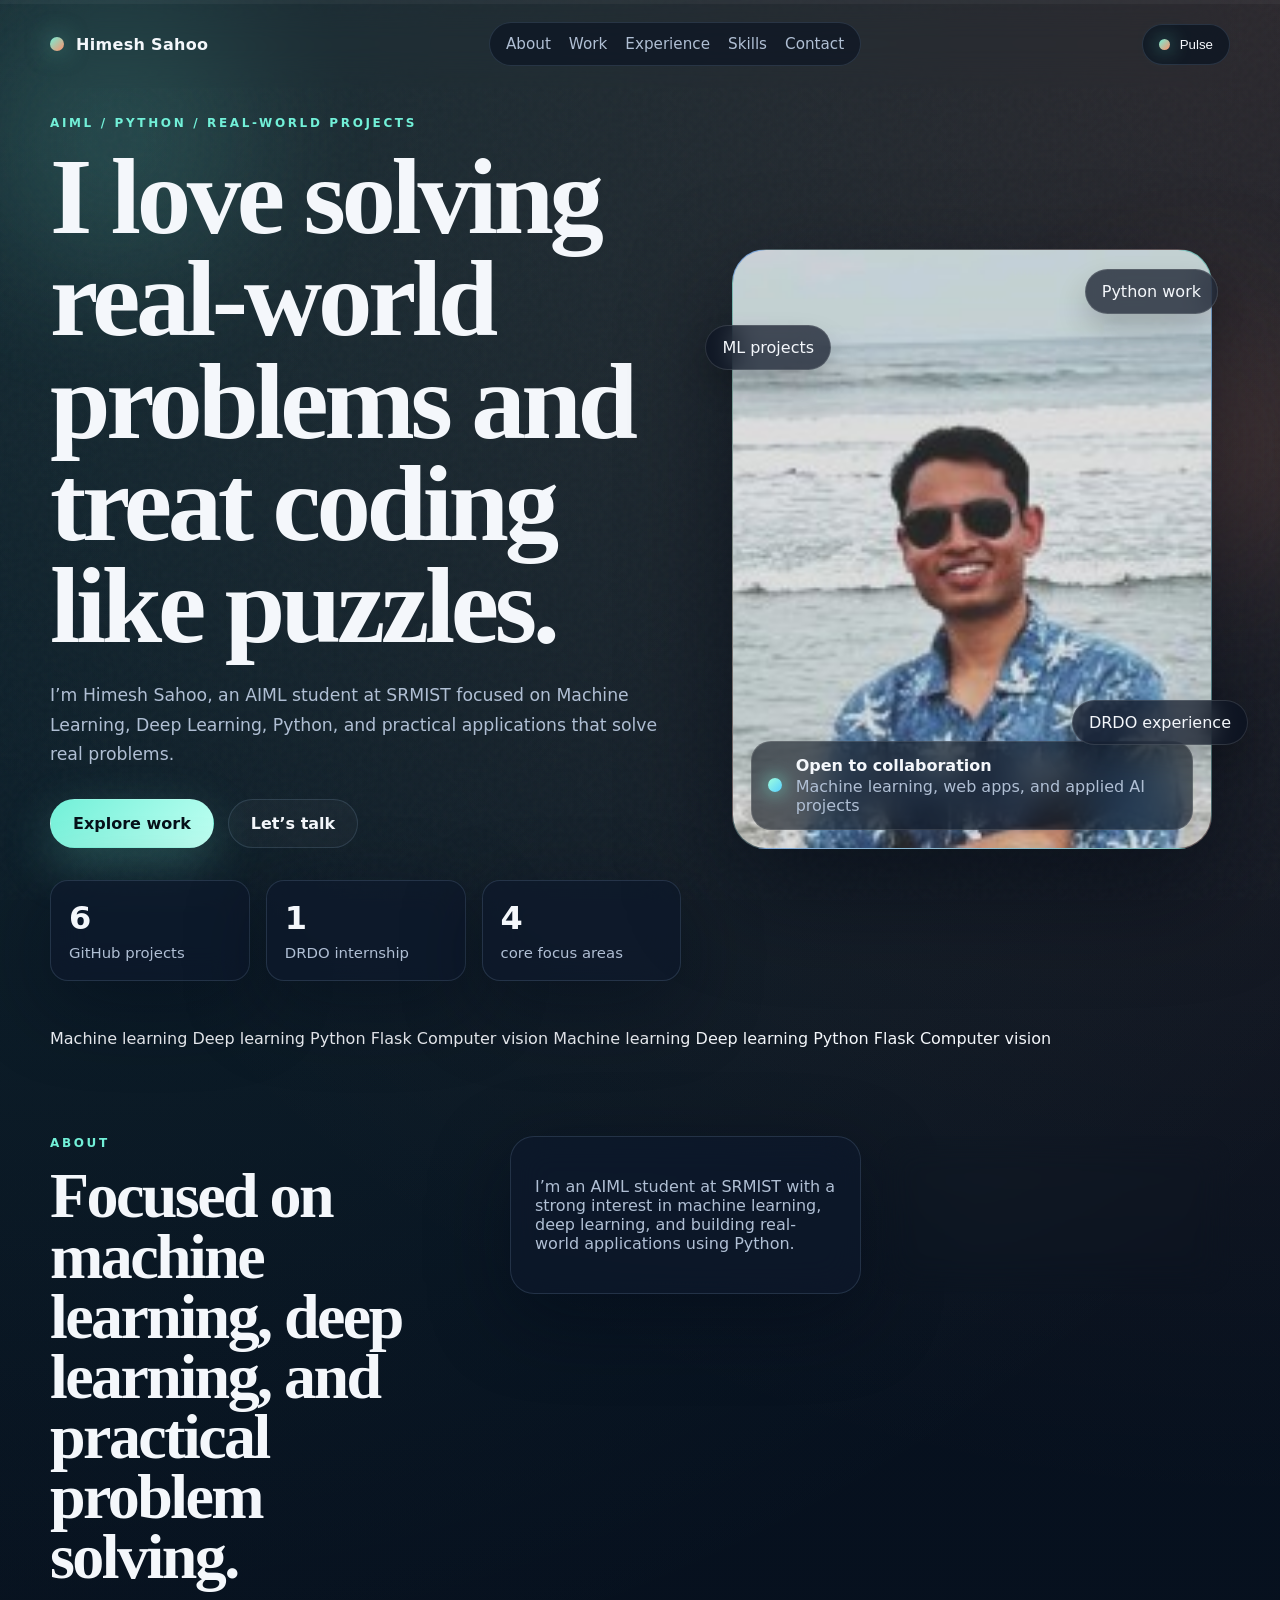
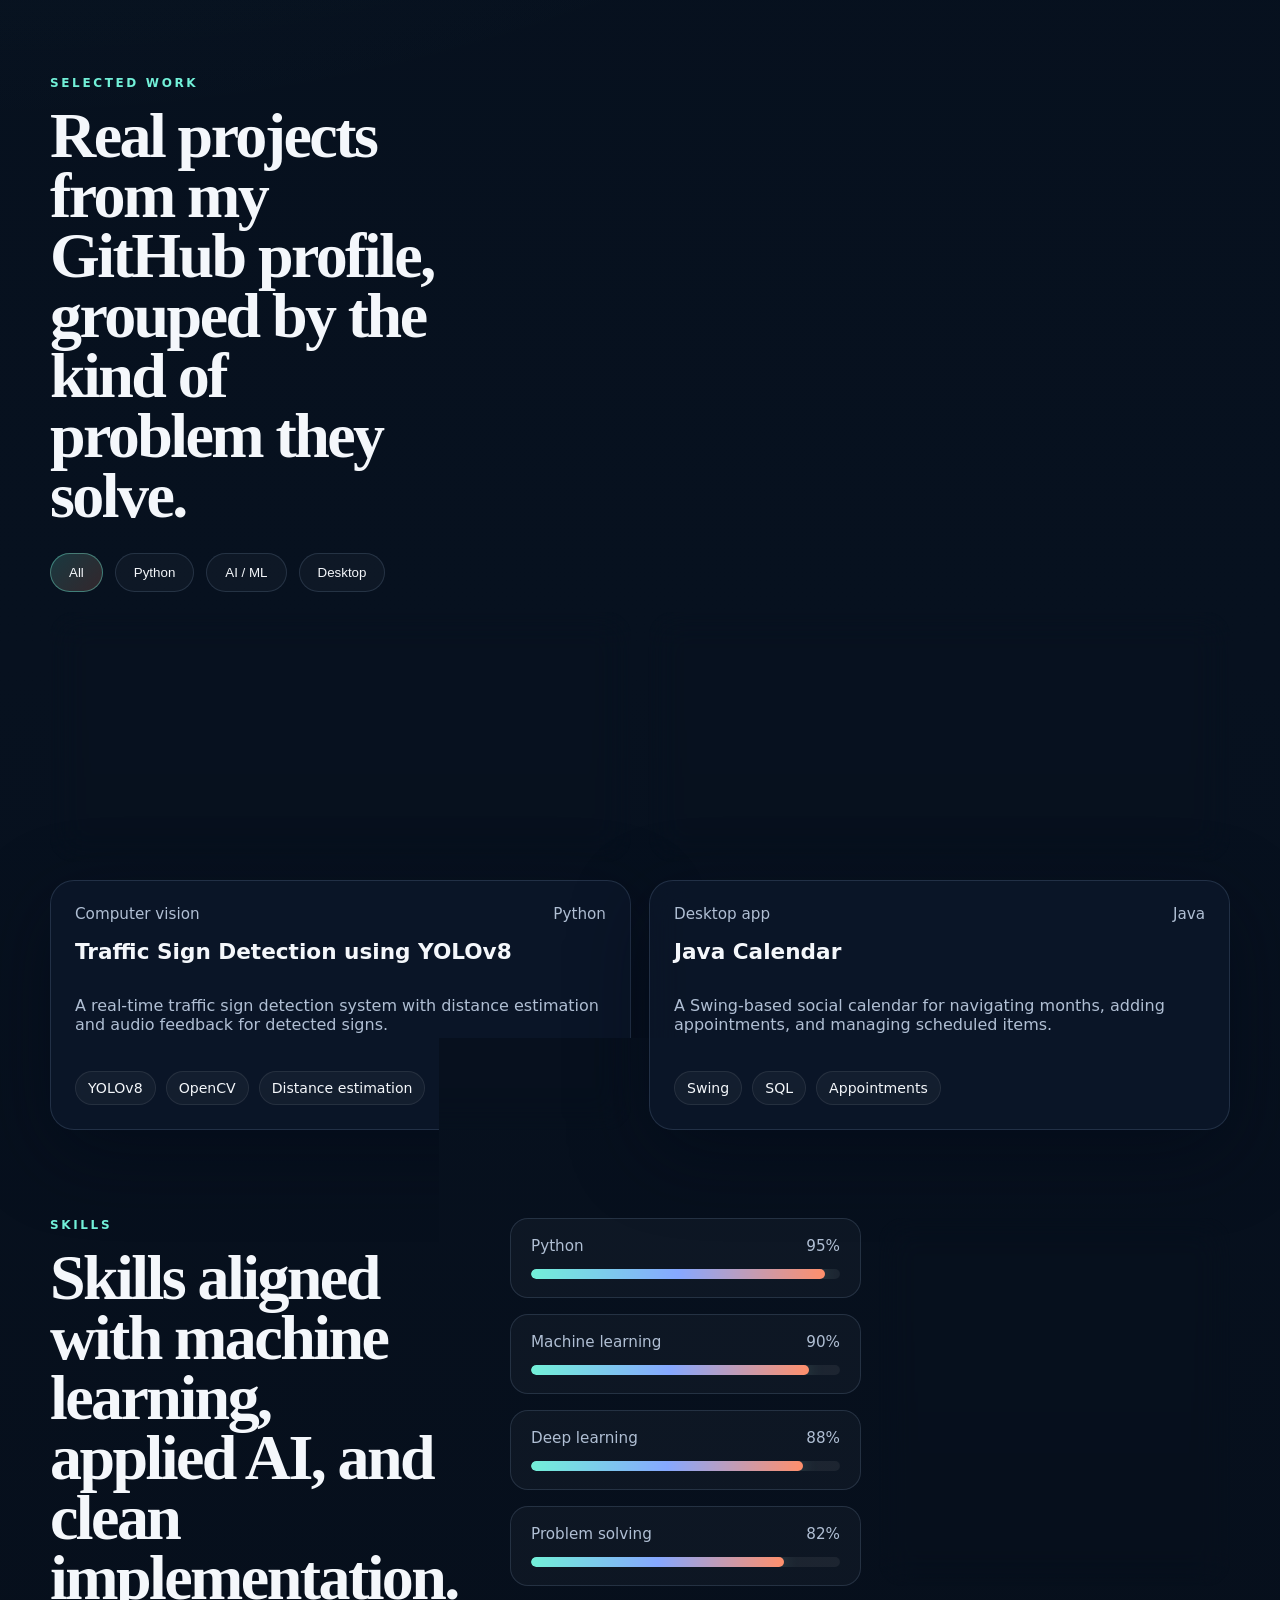
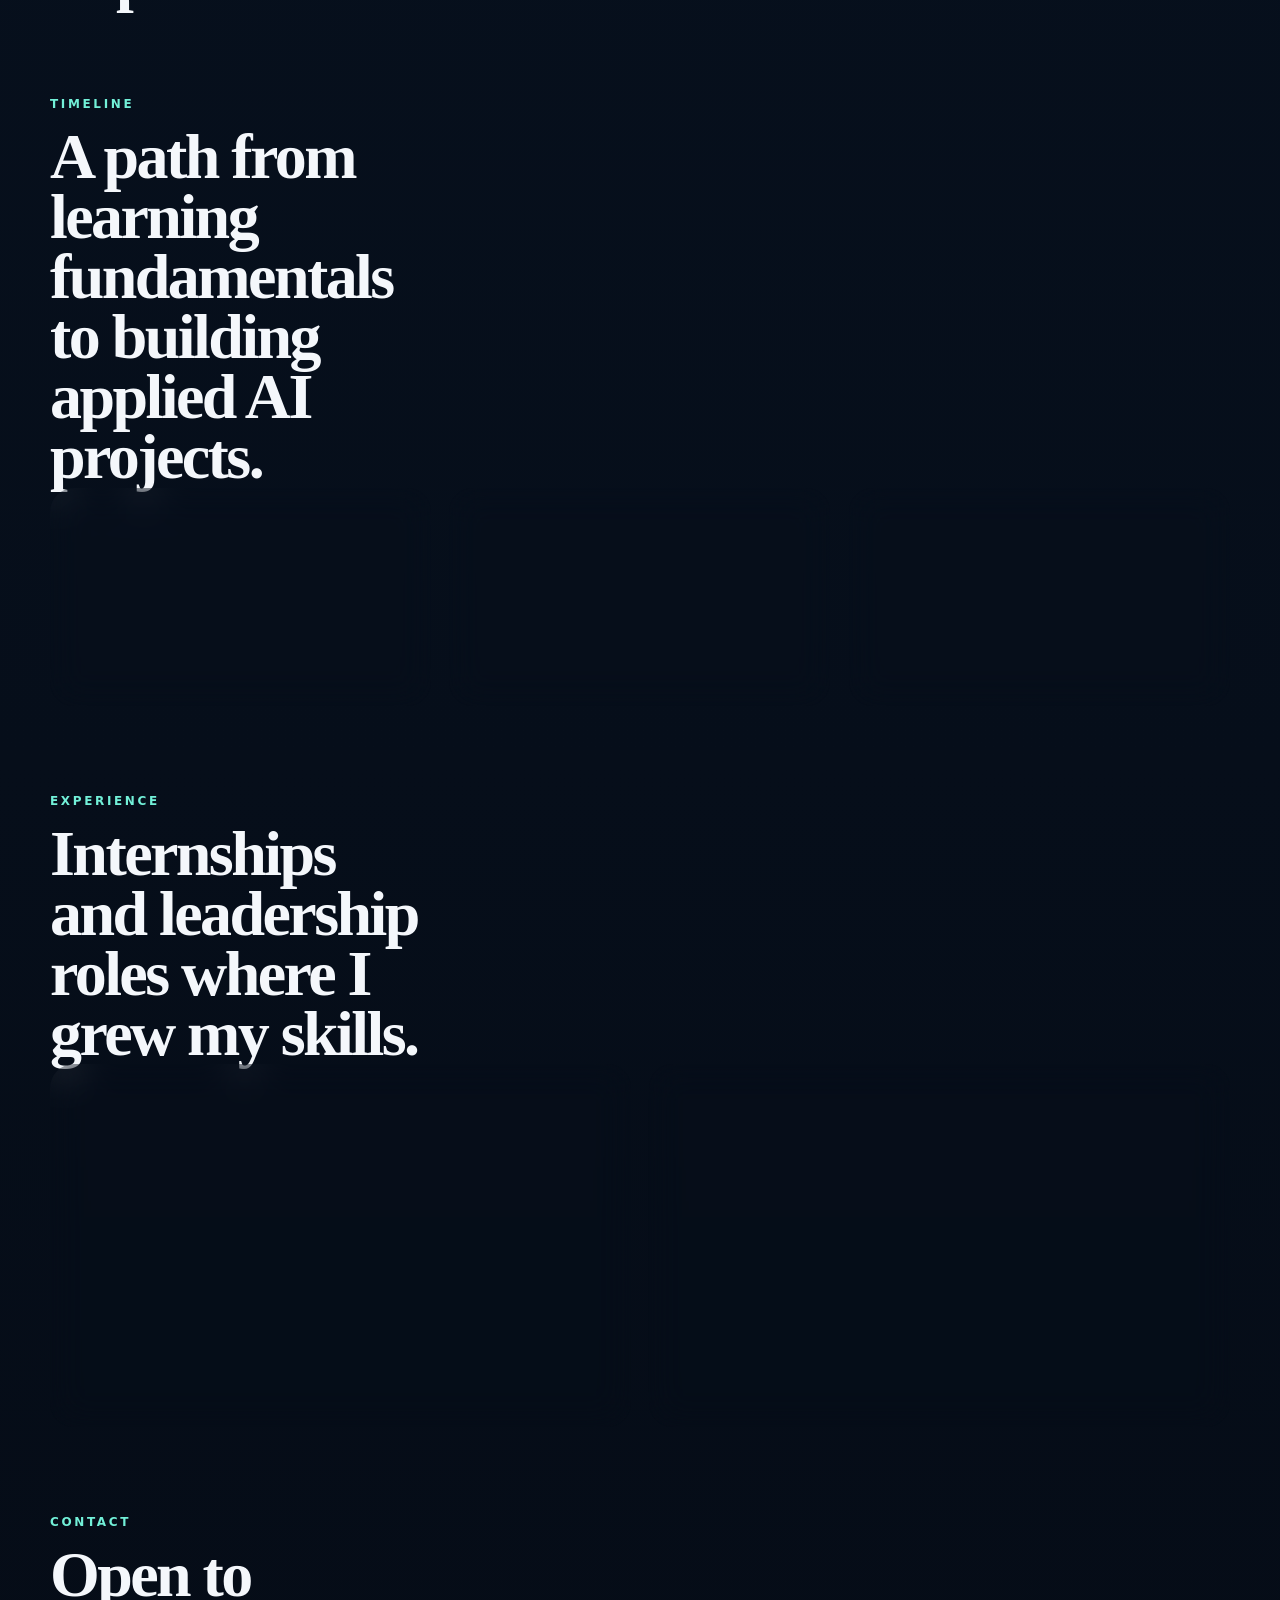
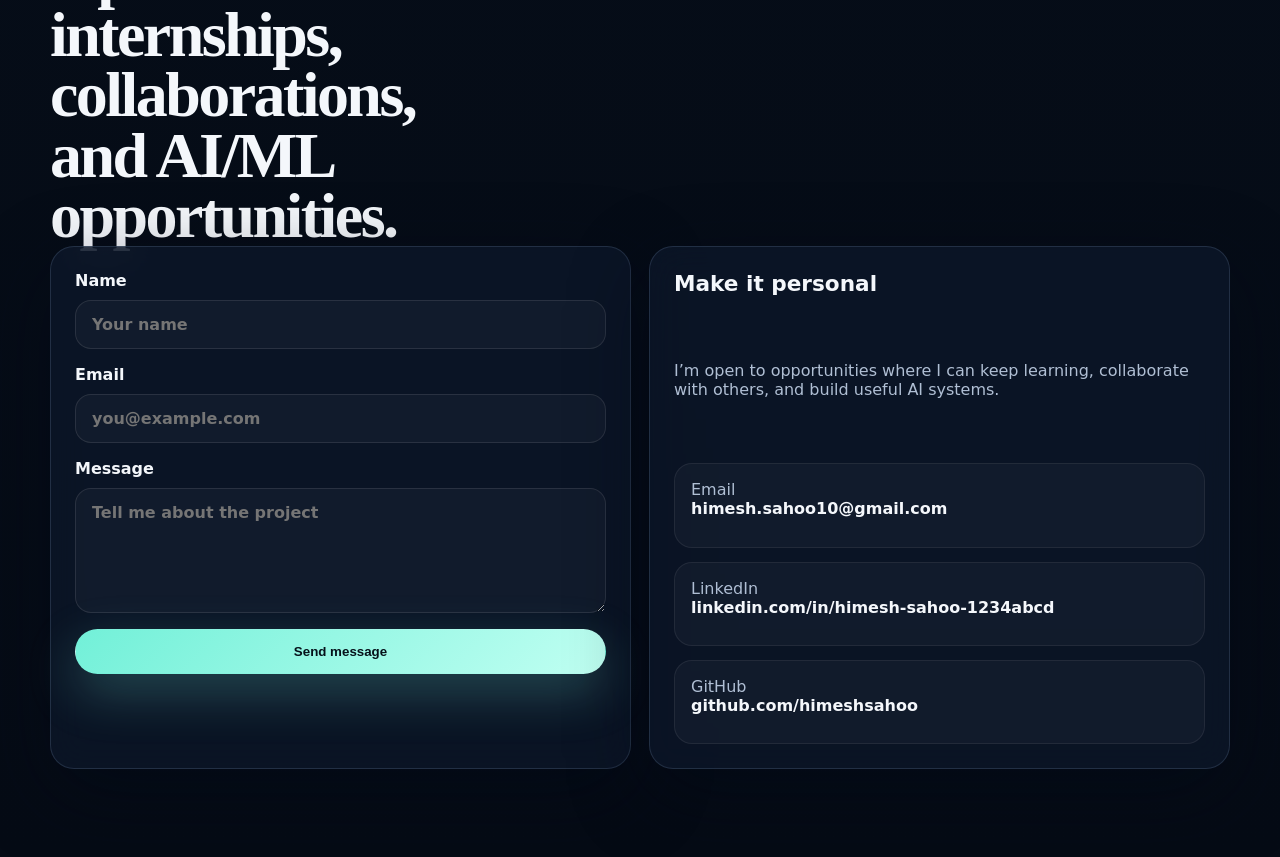
==== index.html @ dc6e6221 "Initial portfolio commit" ====
<!doctype html>
<html lang="en">
  <head>
    <meta charset="UTF-8" />
    <meta name="viewport" content="width=device-width, initial-scale=1.0" />
    <meta name="theme-color" content="#081120" />
    <title>Himesh Sahoo | AIML Portfolio</title>
    <meta
      name="description"
      content="Himesh Sahoo's interactive AIML portfolio featuring machine learning projects, deep learning work, and contact details."
    />
    <link rel="stylesheet" href="styles.css" />
  </head>
  <body>
    <div class="page-shell">
      <div class="aurora aurora-left"></div>
      <div class="aurora aurora-right"></div>
      <div class="noise"></div>

      <header class="topbar">
        <a class="brand" href="#home">
          <span class="brand-mark"></span>
          <span>Himesh Sahoo</span>
        </a>

        <nav class="nav" aria-label="Primary">
          <a href="#about">About</a>
          <a href="#work">Work</a>
          <a href="#experience">Experience</a>
          <a href="#skills">Skills</a>
          <a href="#contact">Contact</a>
        </nav>

        <button class="theme-toggle" id="themeToggle" type="button" aria-label="Toggle accent mode">
          <span class="toggle-dot"></span>
          <span>Pulse</span>
        </button>
      </header>

      <main>
        <section class="hero" id="home">
          <div class="hero-copy reveal">
            <p class="eyebrow">AIML / Python / Real-world projects</p>
            <h1>
              I love solving real-world problems and treat coding like puzzles.
            </h1>
            <p class="lede">
              I’m Himesh Sahoo, an AIML student at SRMIST focused on Machine Learning, Deep Learning, Python, and practical applications that solve real problems.
            </p>

            <div class="hero-actions">
              <a class="button button-primary" href="#work">Explore work</a>
              <a class="button button-secondary" href="#contact">Let’s talk</a>
            </div>

            <div class="hero-stats">
              <article>
                <strong data-count="6">0</strong>
                <span>GitHub projects</span>
              </article>
              <article>
                <strong data-count="1">0</strong>
                <span>DRDO internship</span>
              </article>
              <article>
                <strong data-count="4">0</strong>
                <span>core focus areas</span>
              </article>
            </div>
          </div>

          <div class="hero-visual reveal">
            <div class="portrait-card">
              <div class="portrait-glow"></div>
              <img id="portrait" src="assets/profile.svg" alt="Portrait of Himesh smiling at the beach" />
              <div class="portrait-info">
                <span class="status-dot"></span>
                <div>
                  <strong>Open to collaboration</strong>
                  <span>Machine learning, web apps, and applied AI projects</span>
                </div>
              </div>
            </div>

            <div class="floating-note note-one">ML projects</div>
            <div class="floating-note note-two">Python work</div>
            <div class="floating-note note-three">DRDO experience</div>
          </div>
        </section>

        <section class="ticker" aria-label="Capabilities ticker">
          <div class="ticker-track">
            <span>Machine learning</span>
            <span>Deep learning</span>
            <span>Python</span>
            <span>Flask</span>
            <span>Computer vision</span>
            <span>Machine learning</span>
            <span>Deep learning</span>
            <span>Python</span>
            <span>Flask</span>
            <span>Computer vision</span>
          </div>
        </section>

        <section class="section split" id="about">
          <div class="section-heading reveal">
            <p class="eyebrow">About</p>
            <h2>Focused on machine learning, deep learning, and practical problem solving.</h2>
          </div>
          <div class="about-grid reveal">
            <article class="panel">
              <p>
                I’m an AIML student at SRMIST with a strong interest in machine learning, deep learning, and building real-world applications using Python.
              </p>
            </article>
            <article class="panel accent-panel">
              <p>
                I enjoy projects that challenge me to think logically, solve problems, and understand how AI systems work internally.
              </p>
            </article>
          </div>
        </section>

        <section class="section" id="work">
          <div class="section-heading reveal">
            <p class="eyebrow">Selected work</p>
            <h2>Real projects from my GitHub profile, grouped by the kind of problem they solve.</h2>
          </div>

          <div class="filter-bar reveal" role="tablist" aria-label="Project categories">
            <button class="filter active" data-filter="all" type="button">All</button>
            <button class="filter" data-filter="python" type="button">Python</button>
            <button class="filter" data-filter="ai" type="button">AI / ML</button>
            <button class="filter" data-filter="desktop" type="button">Desktop</button>
          </div>

          <div class="projects-grid" id="projectsGrid">
            <article class="project-card reveal" data-category="python ai">
              <div class="project-top">
                <span>AI / Flask app</span>
                <span>Python</span>
              </div>
              <h3>Skin Disease Classification AI</h3>
              <p>A Flask-based deep learning app that classifies skin diseases with explainability features like Grad-CAM and lesion highlighting.</p>
              <div class="tag-row">
                <span>Flask</span><span>MobileNetV2</span><span>Grad-CAM</span>
              </div>
            </article>

            <article class="project-card reveal" data-category="python ai">
              <div class="project-top">
                <span>Text analytics</span>
                <span>Python</span>
              </div>
              <h3>Sentiment Analysis Project</h3>
              <p>A web app that preprocesses text, trains a model, and classifies sentiment as positive, negative, or neutral.</p>
              <div class="tag-row">
                <span>Flask</span><span>NLP</span><span>Model training</span>
              </div>
            </article>

            <article class="project-card reveal" data-category="python ai">
              <div class="project-top">
                <span>Computer vision</span>
                <span>Python</span>
              </div>
              <h3>Traffic Sign Detection using YOLOv8</h3>
              <p>A real-time traffic sign detection system with distance estimation and audio feedback for detected signs.</p>
              <div class="tag-row">
                <span>YOLOv8</span><span>OpenCV</span><span>Distance estimation</span>
              </div>
            </article>

            <article class="project-card reveal" data-category="desktop">
              <div class="project-top">
                <span>Desktop app</span>
                <span>Java</span>
              </div>
              <h3>Java Calendar</h3>
              <p>A Swing-based social calendar for navigating months, adding appointments, and managing scheduled items.</p>
              <div class="tag-row">
                <span>Swing</span><span>SQL</span><span>Appointments</span>
              </div>
            </article>
          </div>
        </section>

        <section class="section split" id="skills">
          <div class="section-heading reveal">
            <p class="eyebrow">Skills</p>
            <h2>Skills aligned with machine learning, applied AI, and clean implementation.</h2>
          </div>

          <div class="skills-layout reveal">
            <div class="skill-list">
              <div class="skill">
                <div class="skill-meta"><span>Python</span><span>95%</span></div>
                <div class="meter"><span style="--fill: 95%"></span></div>
              </div>
              <div class="skill">
                <div class="skill-meta"><span>Machine learning</span><span>90%</span></div>
                <div class="meter"><span style="--fill: 90%"></span></div>
              </div>
              <div class="skill">
                <div class="skill-meta"><span>Deep learning</span><span>88%</span></div>
                <div class="meter"><span style="--fill: 88%"></span></div>
              </div>
              <div class="skill">
                <div class="skill-meta"><span>Problem solving</span><span>82%</span></div>
                <div class="meter"><span style="--fill: 82%"></span></div>
              </div>
            </div>

            <div class="stack-panel panel">
              <h3>Typical stack</h3>
              <ul class="stack">
                <li>Python / Flask</li>
                <li>TensorFlow / PyTorch / OpenCV</li>
                <li>SQL / MySQL</li>
                <li>HTML / CSS / JavaScript for web interfaces</li>
              </ul>
            </div>
          </div>
        </section>

        <section class="section timeline-section">
          <div class="section-heading reveal">
            <p class="eyebrow">Timeline</p>
            <h2>A path from learning fundamentals to building applied AI projects.</h2>
          </div>

          <div class="timeline reveal">
            <article>
              <span>2021</span>
              <h3>Built a technical foundation</h3>
              <p>Focused on programming basics, logic, and problem solving as the base for larger projects.</p>
            </article>
            <article>
              <span>2023</span>
              <h3>Started applied ML work</h3>
              <p>Moved into machine learning, deep learning, and web-based project development in Python.</p>
            </article>
            <article>
              <span>2026</span>
              <h3>Growing through research and projects</h3>
              <p>Completed a DRDO internship and kept shipping practical projects while sharpening my portfolio.</p>
            </article>
          </div>
        </section>

        <section class="section experience-section" id="experience">
          <div class="section-heading reveal">
            <p class="eyebrow">Experience</p>
            <h2>Internships and leadership roles where I grew my skills.</h2>
          </div>

          <div class="experience-grid reveal">
            <article class="experience-card panel">
              <div class="experience-header">
                <h3>Intern</h3>
                <p class="company">DRDO, Centre for Airborne Systems</p>
              </div>
              <div class="experience-details">
                <p class="duration">Jun 2025 · 1 month</p>
                <p class="location">Bengaluru, Karnataka, India · On-site</p>
              </div>
              <div class="experience-skills">
                <span class="tag">Computer Vision</span>
                <span class="tag">Machine Learning</span>
                <span class="tag">Deep Learning</span>
              </div>
              <p class="experience-desc">Worked on advanced computer vision and machine learning projects with India's Defence Research and Development Organisation.</p>
            </article>

            <article class="experience-card panel">
              <div class="experience-header">
                <h3>Creative Associate & Creative Member</h3>
                <p class="company">Coding Ninjas 10x SRM</p>
              </div>
              <div class="experience-roles">
                <div class="role">
                  <p class="role-title">Creative Associate</p>
                  <p class="duration">Oct 2025 – May 2026 · 8 mos · On-site</p>
                </div>
                <div class="role">
                  <p class="role-title">Creative Member</p>
                  <p class="duration">Oct 2024 – Oct 2025 · 1 yr 1 mo · Full-time</p>
                </div>
              </div>
              <p class="location">Chennai, Tamil Nadu, India</p>
              <p class="experience-desc">Led creative initiatives and built community at SRM's premier coding club, mentoring students and organizing coding competitions and workshops.</p>
            </article>
          </div>
        </section>

        <section class="section contact-section" id="contact">
          <div class="section-heading reveal">
            <p class="eyebrow">Contact</p>
            <h2>Open to internships, collaborations, and AI/ML opportunities.</h2>
          </div>

          <div class="contact-grid reveal">
            <form class="contact-card panel" id="contactForm">
              <label>
                Name
                <input name="name" type="text" placeholder="Your name" required />
              </label>
              <label>
                Email
                <input name="email" type="email" placeholder="you@example.com" required />
              </label>
              <label>
                Message
                <textarea name="message" rows="5" placeholder="Tell me about the project" required></textarea>
              </label>
              <button class="button button-primary" type="submit">Send message</button>
              <p class="form-status" id="formStatus" aria-live="polite"></p>
            </form>

            <aside class="panel contact-side">
              <h3>Make it personal</h3>
              <p>
                I’m open to opportunities where I can keep learning, collaborate with others, and build useful AI systems.
              </p>
              <div class="contact-points">
                <div>
                  <span>Email</span>
                  <strong>himesh.sahoo10@gmail.com</strong>
                </div>
                <div>
                  <span>LinkedIn</span>
                  <strong>linkedin.com/in/himesh-sahoo-1234abcd</strong>
                </div>
                <div>
                  <span>GitHub</span>
                  <strong>github.com/himeshsahoo</strong>
                </div>
              </div>
            </aside>
          </div>
        </section>
      </main>
    </div>

    <div class="scroll-progress" aria-hidden="true">
      <span id="scrollBar"></span>
    </div>

    <script src="script.js"></script>
  </body>
</html>
---- styles.css ----
:root {
  color-scheme: dark;
  --bg: #07111f;
  --bg-soft: #0c172a;
  --panel: rgba(13, 24, 44, 0.72);
  --panel-border: rgba(175, 209, 255, 0.14);
  --text: #f4f7fb;
  --muted: #b0bfd4;
  --accent: #72f0d8;
  --accent-2: #ff8f6b;
  --accent-3: #86a8ff;
  --shadow: 0 24px 80px rgba(2, 9, 22, 0.44);
  --radius-xl: 32px;
  --radius-lg: 24px;
  --radius-md: 18px;
  --container: min(1180px, calc(100vw - 32px));
}

* {
  box-sizing: border-box;
}

html {
  scroll-behavior: smooth;
}

body {
  margin: 0;
  font-family: Inter, ui-sans-serif, system-ui, -apple-system, BlinkMacSystemFont, "Segoe UI", sans-serif;
  background:
    radial-gradient(circle at top left, rgba(114, 240, 216, 0.12), transparent 30%),
    radial-gradient(circle at top right, rgba(255, 143, 107, 0.14), transparent 26%),
    linear-gradient(180deg, #06101d 0%, #07111f 40%, #050b15 100%);
  color: var(--text);
  min-height: 100vh;
  overflow-x: hidden;
}

body::before {
  content: "";
  position: fixed;
  inset: 0;
  pointer-events: none;
  background-image: linear-gradient(rgba(255,255,255,0.03) 1px, transparent 1px), linear-gradient(90deg, rgba(255,255,255,0.03) 1px, transparent 1px);
  background-size: 64px 64px;
  mask-image: linear-gradient(180deg, rgba(0,0,0,0.32), transparent 80%);
  opacity: 0.25;
}

.page-shell {
  position: relative;
  width: 100%;
}

.aurora,
.noise {
  position: fixed;
  inset: auto;
  pointer-events: none;
  z-index: -1;
}

.aurora {
  width: 38vw;
  height: 38vw;
  filter: blur(60px);
  opacity: 0.42;
  animation: drift 18s ease-in-out infinite alternate;
}

.aurora-left {
  top: -8vw;
  left: -10vw;
  background: radial-gradient(circle, rgba(114, 240, 216, 0.5), transparent 60%);
}

.aurora-right {
  top: 16vw;
  right: -12vw;
  background: radial-gradient(circle, rgba(255, 143, 107, 0.5), transparent 60%);
  animation-delay: -6s;
}

.noise {
  inset: 0;
  opacity: 0.06;
  background-image: url("data:image/svg+xml,%3Csvg xmlns='http://www.w3.org/2000/svg' viewBox='0 0 200 200'%3E%3Cfilter id='n'%3E%3CfeTurbulence type='fractalNoise' baseFrequency='0.9' stitchTiles='stitch'/%3E%3C/filter%3E%3Crect width='200' height='200' filter='url(%23n)' opacity='0.5'/%3E%3C/svg%3E");
}

.topbar {
  width: var(--container);
  margin: 0 auto;
  padding: 22px 0;
  display: flex;
  align-items: center;
  justify-content: space-between;
  gap: 16px;
  position: sticky;
  top: 0;
  z-index: 40;
  backdrop-filter: blur(18px);
}

.brand,
.nav a,
.theme-toggle,
.button,
.filter {
  transition: transform 180ms ease, background-color 180ms ease, border-color 180ms ease, color 180ms ease, box-shadow 180ms ease;
}

.brand {
  display: inline-flex;
  align-items: center;
  gap: 12px;
  color: var(--text);
  text-decoration: none;
  font-weight: 700;
  letter-spacing: 0.02em;
}

.brand-mark {
  width: 14px;
  height: 14px;
  border-radius: 50%;
  background: linear-gradient(135deg, var(--accent), var(--accent-2));
  box-shadow: 0 0 24px rgba(114, 240, 216, 0.5);
}

.nav {
  display: flex;
  align-items: center;
  gap: 18px;
  padding: 12px 16px;
  border: 1px solid var(--panel-border);
  border-radius: 999px;
  background: rgba(7, 17, 31, 0.58);
}

.nav a {
  color: var(--muted);
  text-decoration: none;
  font-size: 0.95rem;
}

.nav a:hover,
.nav a:focus-visible,
.brand:hover,
.brand:focus-visible {
  color: var(--text);
  transform: translateY(-1px);
}

.theme-toggle {
  display: inline-flex;
  align-items: center;
  gap: 10px;
  border: 1px solid var(--panel-border);
  background: rgba(7, 17, 31, 0.66);
  color: var(--text);
  padding: 12px 16px;
  border-radius: 999px;
  cursor: pointer;
}

.toggle-dot {
  width: 11px;
  height: 11px;
  border-radius: 50%;
  background: linear-gradient(135deg, var(--accent), var(--accent-2));
  box-shadow: 0 0 20px rgba(114, 240, 216, 0.7);
}

main {
  width: var(--container);
  margin: 0 auto;
  padding-bottom: 88px;
}

.hero {
  min-height: calc(100vh - 84px);
  display: grid;
  grid-template-columns: 1.1fr 0.9fr;
  align-items: center;
  gap: 32px;
  padding: 28px 0 48px;
}

.eyebrow {
  margin: 0 0 16px;
  color: var(--accent);
  text-transform: uppercase;
  letter-spacing: 0.22em;
  font-size: 0.75rem;
  font-weight: 700;
}

.hero h1,
.section-heading h2 {
  margin: 0;
  font-family: Georgia, "Times New Roman", serif;
  line-height: 0.94;
  letter-spacing: -0.04em;
}

.hero h1 {
  font-size: clamp(3.6rem, 9vw, 6.8rem);
  max-width: 11ch;
}

.lede {
  max-width: 60ch;
  margin: 24px 0 0;
  color: var(--muted);
  font-size: 1.08rem;
  line-height: 1.7;
}

.hero-actions {
  display: flex;
  flex-wrap: wrap;
  gap: 14px;
  margin-top: 30px;
}

.button {
  display: inline-flex;
  align-items: center;
  justify-content: center;
  padding: 14px 22px;
  border-radius: 999px;
  text-decoration: none;
  border: 1px solid transparent;
  font-weight: 700;
  cursor: pointer;
}

.button:hover,
.button:focus-visible,
.filter:hover,
.filter:focus-visible,
.theme-toggle:hover,
.theme-toggle:focus-visible {
  transform: translateY(-2px);
}

.button-primary {
  color: #06111a;
  background: linear-gradient(135deg, var(--accent), #c0fff2);
  box-shadow: 0 18px 50px rgba(114, 240, 216, 0.26);
}

.button-secondary {
  color: var(--text);
  border-color: var(--panel-border);
  background: rgba(255,255,255,0.03);
}

.hero-stats {
  display: grid;
  grid-template-columns: repeat(3, minmax(0, 1fr));
  gap: 16px;
  margin-top: 32px;
}

.hero-stats article,
.panel,
.project-card,
.timeline article,
.contact-card {
  border: 1px solid var(--panel-border);
  background: var(--panel);
  backdrop-filter: blur(18px);
  box-shadow: var(--shadow);
}

.hero-stats article {
  border-radius: var(--radius-md);
  padding: 18px;
}

.hero-stats strong {
  display: block;
  font-size: 2rem;
  margin-bottom: 6px;
}

.hero-stats span {
  color: var(--muted);
  font-size: 0.93rem;
}

.hero-visual {
  position: relative;
  min-height: 700px;
  display: grid;
  place-items: center;
}

.portrait-card {
  position: relative;
  width: min(100%, 480px);
  aspect-ratio: 4 / 5;
  border-radius: 34px;
  overflow: hidden;
  border: 1px solid rgba(255,255,255,0.12);
  background:
    radial-gradient(circle at top, rgba(255,255,255,0.18), transparent 36%),
    linear-gradient(180deg, rgba(8, 17, 33, 0.2), rgba(8, 17, 33, 0.72)),
    linear-gradient(135deg, #7eb6ff 0%, #7be0d1 45%, #ffb08f 100%);
  box-shadow: 0 40px 100px rgba(1, 8, 18, 0.55);
  transform-style: preserve-3d;
  animation: float 8s ease-in-out infinite;
}

.portrait-card img {
  position: absolute;
  inset: 0;
  width: 100%;
  height: 100%;
  object-fit: cover;
  object-position: center top;
}

.portrait-glow {
  position: absolute;
  inset: auto -10% -12% -10%;
  height: 50%;
  background: radial-gradient(circle, rgba(114, 240, 216, 0.28), transparent 66%);
  filter: blur(24px);
}

.portrait-info {
  position: absolute;
  left: 18px;
  right: 18px;
  bottom: 18px;
  display: flex;
  align-items: center;
  gap: 14px;
  padding: 14px 16px;
  border-radius: 20px;
  background: rgba(6, 13, 24, 0.58);
  border: 1px solid rgba(255,255,255,0.12);
  backdrop-filter: blur(16px);
}

.status-dot {
  width: 14px;
  height: 14px;
  border-radius: 50%;
  background: linear-gradient(135deg, #9fffde, #58d0ff);
  box-shadow: 0 0 18px rgba(114, 240, 216, 0.9);
  flex: 0 0 auto;
}

.portrait-info strong,
.contact-points strong {
  display: block;
  margin-bottom: 2px;
}

.portrait-info span,
.contact-points span,
.contact-side p,
.panel p,
.project-card p,
.timeline p,
.skill-meta,
.project-top,
.form-status {
  color: var(--muted);
}

.floating-note {
  position: absolute;
  padding: 12px 16px;
  border-radius: 999px;
  border: 1px solid rgba(255,255,255,0.12);
  background: rgba(10, 18, 34, 0.7);
  color: var(--text);
  backdrop-filter: blur(14px);
  box-shadow: 0 16px 30px rgba(0, 0, 0, 0.18);
}

.note-one { top: 18%; left: -8px; }
.note-two { top: 10%; right: 12px; }
.note-three { bottom: 22%; right: -18px; }

.section {
  padding: 88px 0 0;
}

.split {
  display: grid;
  grid-template-columns: 0.75fr 1.25fr;
  gap: 28px;
  align-items: start;
}

.section-heading h2 {
  font-size: clamp(2.4rem, 5vw, 4.4rem);
  max-width: 12ch;
}

.about-grid,
.skills-layout,
.contact-grid {
  display: grid;
  grid-template-columns: repeat(2, minmax(0, 1fr));
  gap: 18px;
}

.panel,
.project-card,
.contact-card,
.timeline article {
  border-radius: var(--radius-lg);
  padding: 24px;
}

.accent-panel {
  background:
    linear-gradient(135deg, rgba(114, 240, 216, 0.12), rgba(255, 143, 107, 0.12)),
    var(--panel);
}

.filter-bar {
  display: flex;
  flex-wrap: wrap;
  gap: 12px;
  margin: 26px 0 20px;
}

.filter {
  border: 1px solid var(--panel-border);
  background: rgba(255,255,255,0.03);
  color: var(--text);
  padding: 11px 18px;
  border-radius: 999px;
  cursor: pointer;
}

.filter.active {
  background: linear-gradient(135deg, rgba(114, 240, 216, 0.18), rgba(255, 143, 107, 0.18));
  border-color: rgba(114, 240, 216, 0.4);
}

.projects-grid {
  display: grid;
  grid-template-columns: repeat(2, minmax(0, 1fr));
  gap: 18px;
}

.project-card {
  min-height: 250px;
  display: flex;
  flex-direction: column;
  gap: 16px;
}

.project-card h3,
.stack-panel h3,
.contact-side h3,
.timeline h3 {
  margin: 0;
  font-size: 1.35rem;
}

.project-top,
.skill-meta {
  display: flex;
  align-items: center;
  justify-content: space-between;
  gap: 12px;
  font-size: 0.95rem;
}

.tag-row {
  display: flex;
  flex-wrap: wrap;
  gap: 10px;
  margin-top: auto;
}

.tag-row span {
  padding: 8px 12px;
  border-radius: 999px;
  background: rgba(255,255,255,0.04);
  border: 1px solid rgba(255,255,255,0.08);
  color: var(--text);
  font-size: 0.88rem;
}

.skill-list {
  display: grid;
  gap: 16px;
}

.skill {
  padding: 18px 20px;
  border: 1px solid var(--panel-border);
  border-radius: var(--radius-md);
  background: rgba(255,255,255,0.03);
}

.meter {
  width: 100%;
  height: 10px;
  border-radius: 999px;
  background: rgba(255,255,255,0.06);
  overflow: hidden;
  margin-top: 14px;
}

.meter span {
  display: block;
  height: 100%;
  width: var(--fill);
  border-radius: inherit;
  background: linear-gradient(90deg, var(--accent), var(--accent-3), var(--accent-2));
  box-shadow: 0 0 18px rgba(114, 240, 216, 0.24);
}

.stack {
  margin: 18px 0 0;
  padding-left: 18px;
  color: var(--muted);
  display: grid;
  gap: 12px;
}

.timeline {
  display: grid;
  grid-template-columns: repeat(3, minmax(0, 1fr));
  gap: 18px;
}

.timeline article {
  position: relative;
}

.timeline span {
  color: var(--accent);
  font-weight: 700;
  letter-spacing: 0.08em;
  text-transform: uppercase;
  font-size: 0.76rem;
}

.timeline h3 {
  margin-top: 10px;
  margin-bottom: 10px;
}

.experience-grid {
  display: grid;
  grid-template-columns: repeat(2, minmax(0, 1fr));
  gap: 18px;
}

.experience-card {
  display: flex;
  flex-direction: column;
  gap: 16px;
  min-height: 280px;
}

.experience-header {
  margin-bottom: 8px;
}

.experience-header h3 {
  margin: 0 0 6px;
  font-size: 1.35rem;
}

.experience-header .company {
  margin: 0;
  color: var(--accent);
  font-weight: 600;
  font-size: 0.98rem;
}

.experience-details {
  display: grid;
  gap: 6px;
}

.experience-details p {
  margin: 0;
  color: var(--muted);
  font-size: 0.93rem;
}

.experience-details .duration {
  color: var(--text);
  font-weight: 600;
}

.experience-roles {
  display: grid;
  gap: 12px;
  padding: 12px 0;
  border-top: 1px solid var(--panel-border);
  border-bottom: 1px solid var(--panel-border);
}

.role {
  display: grid;
  gap: 4px;
}

.role-title {
  margin: 0;
  color: var(--text);
  font-weight: 600;
  font-size: 0.98rem;
}

.role .duration {
  margin: 0;
  color: var(--muted);
  font-size: 0.88rem;
}

.experience-location,
.location {
  margin: 0;
  color: var(--muted);
  font-size: 0.93rem;
}

.experience-skills {
  display: flex;
  flex-wrap: wrap;
  gap: 8px;
  margin: 8px 0;
}

.experience-skills .tag {
  padding: 6px 12px;
  border-radius: 999px;
  background: rgba(114, 240, 216, 0.12);
  border: 1px solid rgba(114, 240, 216, 0.25);
  color: var(--accent);
  font-size: 0.85rem;
  font-weight: 600;
}

.experience-desc {
  margin: auto 0 0;
  color: var(--muted);
  font-size: 0.95rem;
  line-height: 1.6;
}

.contact-card {
  display: grid;
  gap: 16px;
}

.contact-card label {
  display: grid;
  gap: 10px;
  color: var(--text);
  font-weight: 600;
}

.contact-card input,
.contact-card textarea {
  width: 100%;
  border: 1px solid rgba(255,255,255,0.1);
  border-radius: 16px;
  background: rgba(255,255,255,0.03);
  color: var(--text);
  padding: 14px 16px;
  font: inherit;
  resize: vertical;
}

.contact-card input:focus,
.contact-card textarea:focus {
  outline: 2px solid rgba(114, 240, 216, 0.45);
  outline-offset: 2px;
}

.form-status {
  min-height: 1.4em;
}

.contact-side {
  display: grid;
  gap: 18px;
}

.contact-points {
  display: grid;
  gap: 14px;
}

.contact-points div {
  padding: 16px;
  border-radius: 18px;
  background: rgba(255,255,255,0.03);
  border: 1px solid rgba(255,255,255,0.07);
}

.scroll-progress {
  position: fixed;
  top: 0;
  left: 0;
  width: 100%;
  height: 4px;
  z-index: 50;
  background: rgba(255,255,255,0.04);
}

.scroll-progress span {
  display: block;
  height: 100%;
  width: 0;
  background: linear-gradient(90deg, var(--accent), var(--accent-3), var(--accent-2));
  transform-origin: left center;
}

.reveal {
  opacity: 0;
  transform: translateY(28px);
  transition: opacity 700ms ease, transform 700ms ease;
}

.reveal.visible {
  opacity: 1;
  transform: translateY(0);
}

.hidden {
  display: none !important;
}

[data-mode="pulse"] {
  --accent: #74ffe3;
  --accent-2: #ff8f6b;
  --accent-3: #9db2ff;
}

@keyframes float {
  0%, 100% { transform: translate3d(0, 0, 0) rotate(0.001deg); }
  50% { transform: translate3d(0, -14px, 0) rotate(-0.5deg); }
}

@keyframes drift {
  from { transform: translate3d(0, 0, 0) scale(1); }
  to { transform: translate3d(20px, 18px, 0) scale(1.08); }
}

@media (max-width: 980px) {
  .topbar,
  .hero,
  .split,
  .about-grid,
  .skills-layout,
  .contact-grid,
  .experience-grid,
  .timeline,
  .projects-grid {
    grid-template-columns: 1fr;
  }

  .topbar {
    position: static;
    flex-wrap: wrap;
  }

  .nav {
    order: 3;
    width: 100%;
    justify-content: space-between;
  }

  .hero {
    min-height: auto;
    padding-top: 12px;
  }

  .hero-visual {
    min-height: 520px;
    order: -1;
  }

  .floating-note {
    display: none;
  }
}

@media (max-width: 640px) {
  :root {
    --container: min(100vw - 20px, 1180px);
  }

  .nav {
    padding: 10px 12px;
    gap: 12px;
    overflow-x: auto;
  }

  .hero h1 {
    font-size: clamp(3.1rem, 16vw, 4.9rem);
  }

  .hero-stats {
    grid-template-columns: 1fr;
  }

  .section {
    padding-top: 64px;
  }

  .panel,
  .project-card,
  .contact-card,
  .timeline article {
    padding: 20px;
  }
}
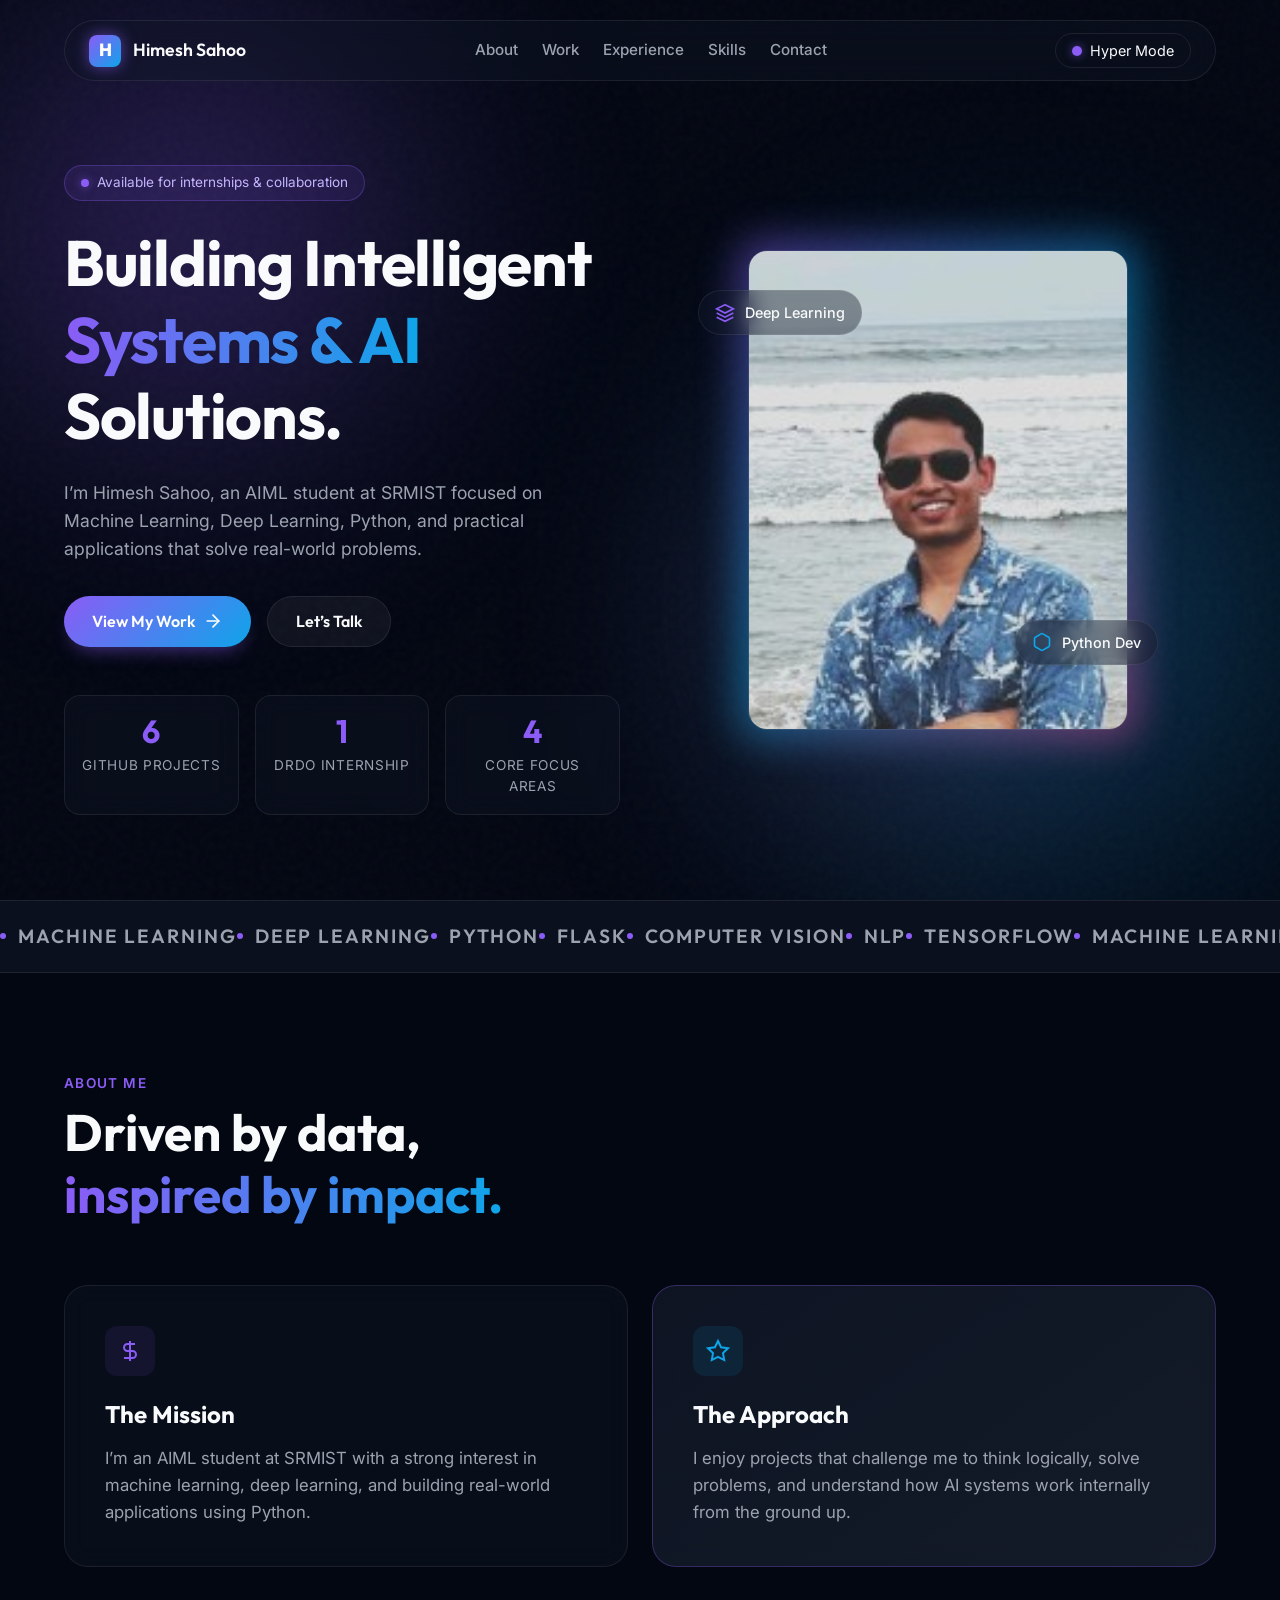
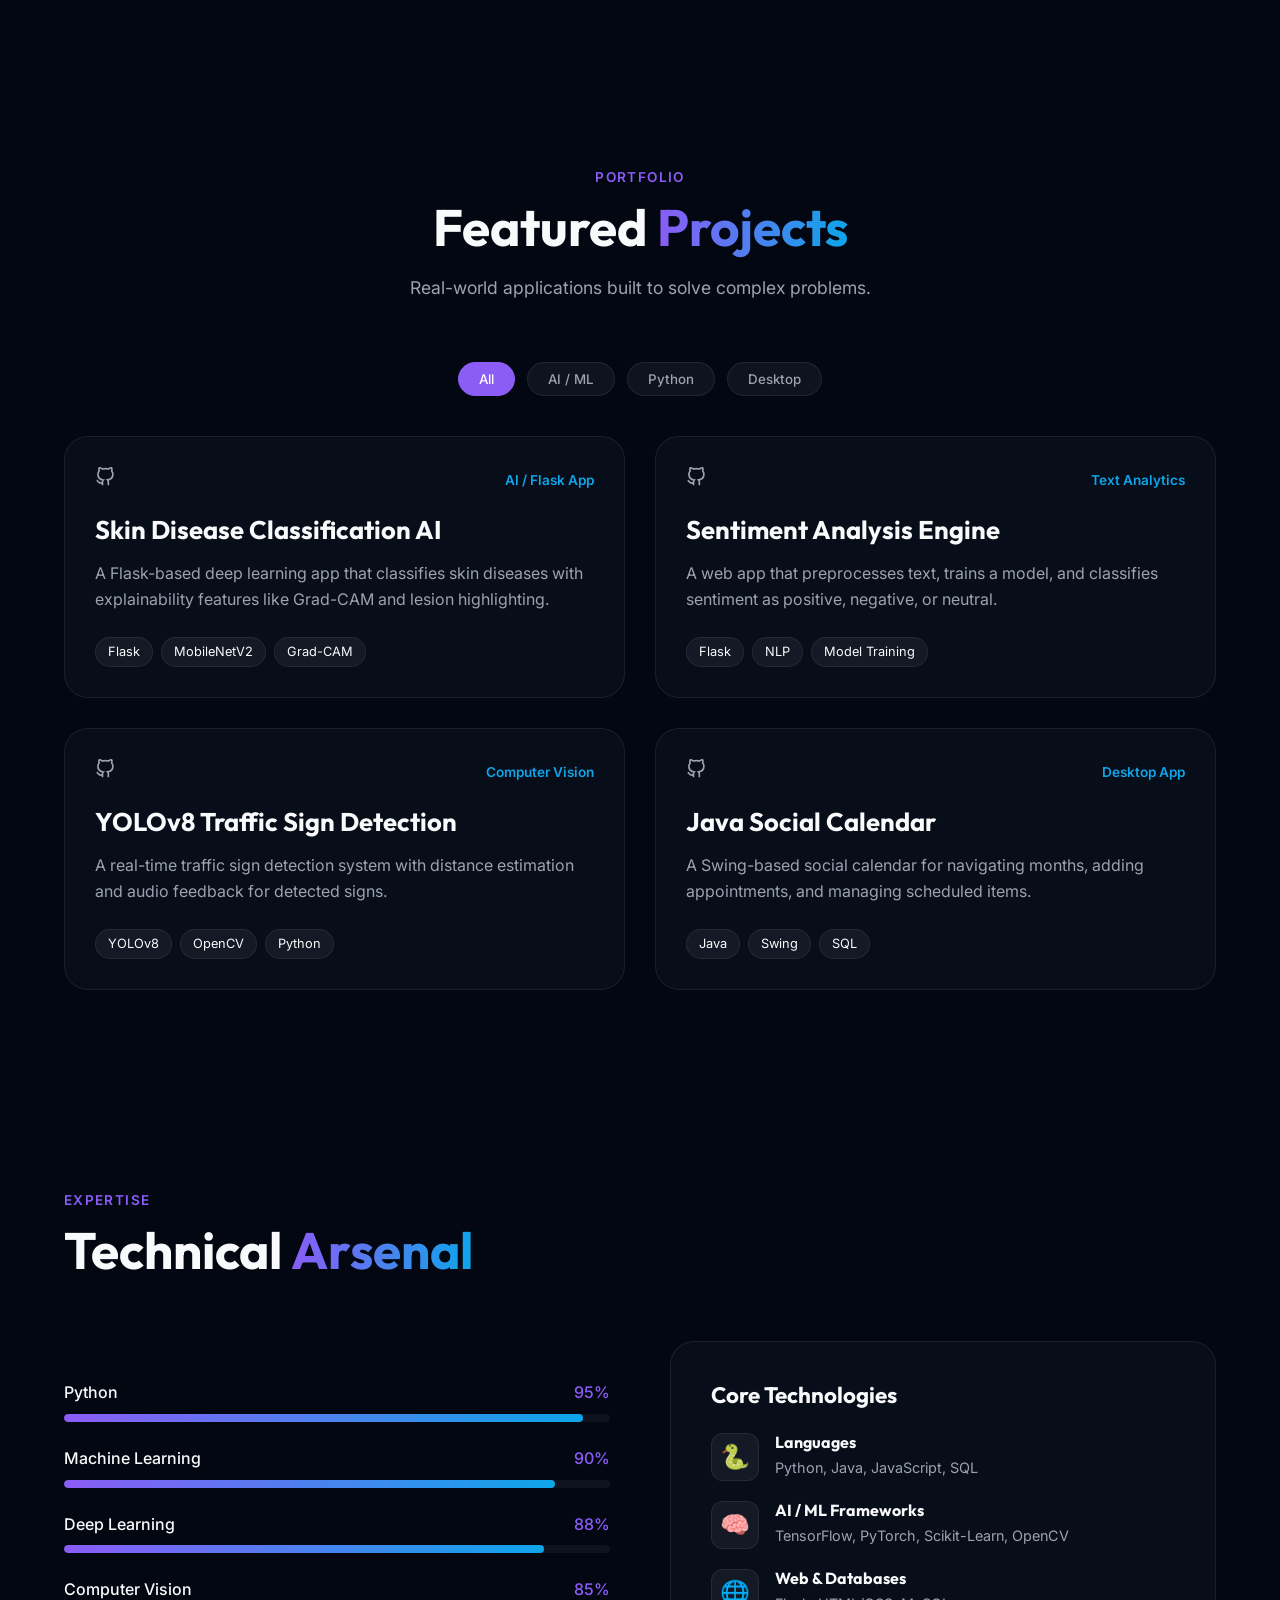
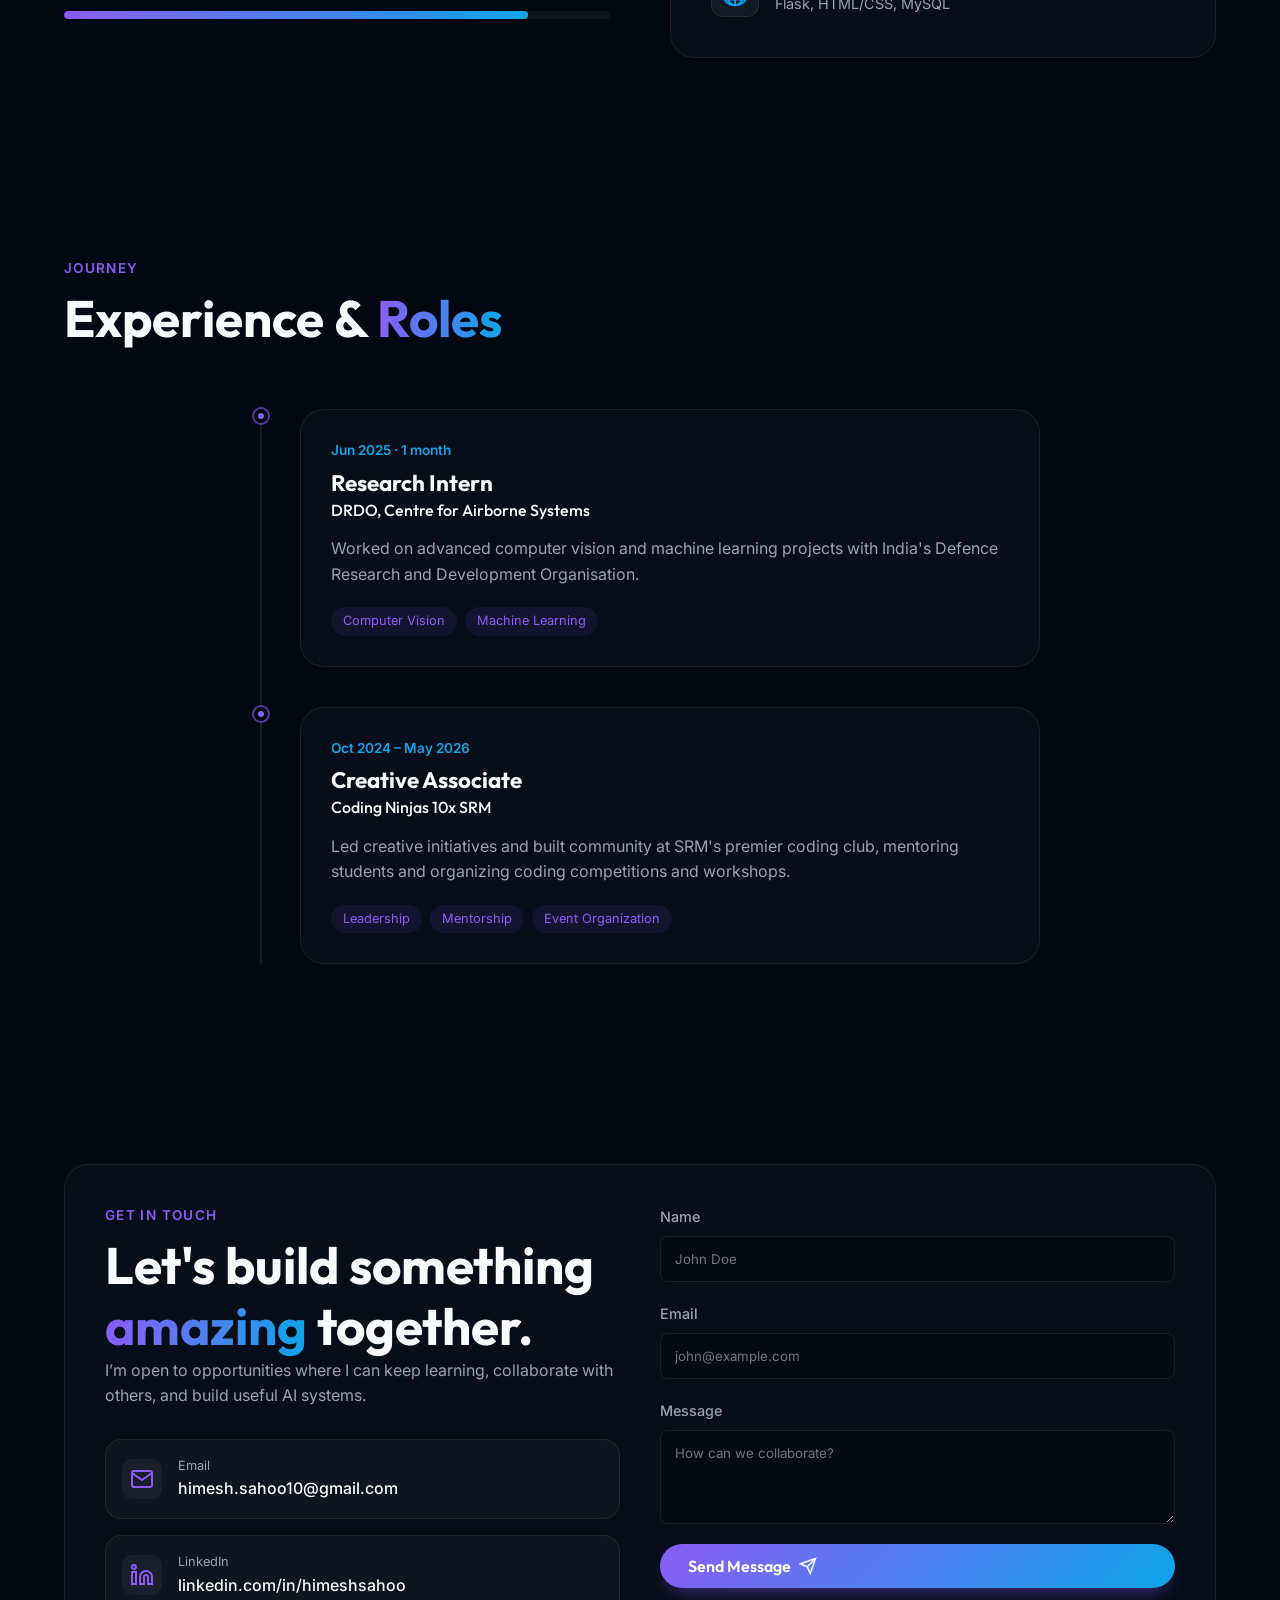
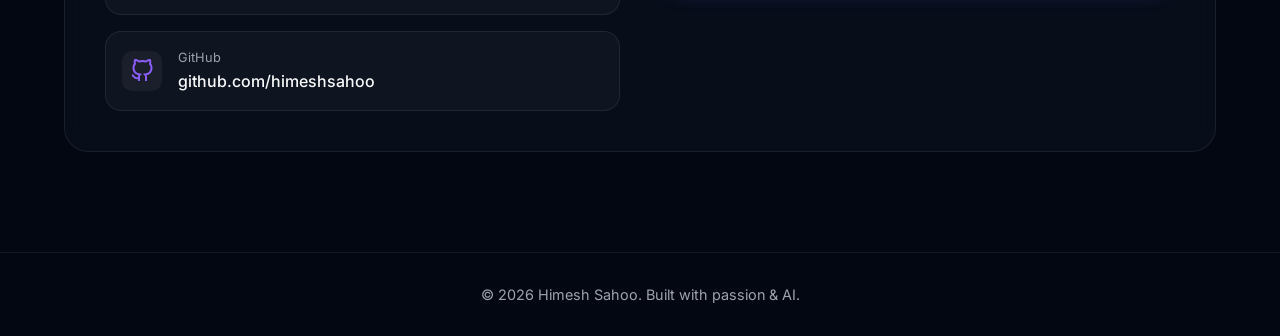
==== commit 01eedbb1: "feat: complete UI overhaul with premium glassmorphism design and functional contact form" ====
--- a/index.html
+++ b/index.html
@@ -3,23 +3,30 @@
   <head>
     <meta charset="UTF-8" />
     <meta name="viewport" content="width=device-width, initial-scale=1.0" />
-    <meta name="theme-color" content="#081120" />
+    <meta name="theme-color" content="#030712" />
     <title>Himesh Sahoo | AIML Portfolio</title>
     <meta
       name="description"
       content="Himesh Sahoo's interactive AIML portfolio featuring machine learning projects, deep learning work, and contact details."
     />
+    <link rel="preconnect" href="https://fonts.googleapis.com">
+    <link rel="preconnect" href="https://fonts.gstatic.com" crossorigin>
+    <link href="https://fonts.googleapis.com/css2?family=Outfit:wght@300;400;500;600;700;800&family=Inter:wght@300;400;500;600&display=swap" rel="stylesheet">
     <link rel="stylesheet" href="styles.css" />
   </head>
   <body>
+    <!-- Background Effects -->
+    <div class="glow-bg">
+      <div class="glow glow-1"></div>
+      <div class="glow glow-2"></div>
+      <div class="glow glow-3"></div>
+    </div>
+    <div class="noise-overlay"></div>
+
     <div class="page-shell">
-      <div class="aurora aurora-left"></div>
-      <div class="aurora aurora-right"></div>
-      <div class="noise"></div>
-
-      <header class="topbar">
+      <header class="topbar glass">
         <a class="brand" href="#home">
-          <span class="brand-mark"></span>
+          <div class="brand-logo">H</div>
           <span>Himesh Sahoo</span>
         </a>
 
@@ -32,321 +39,350 @@
         </nav>
 
         <button class="theme-toggle" id="themeToggle" type="button" aria-label="Toggle accent mode">
-          <span class="toggle-dot"></span>
-          <span>Pulse</span>
+          <span class="toggle-icon"></span>
+          <span>Hyper Mode</span>
         </button>
       </header>
 
       <main>
         <section class="hero" id="home">
-          <div class="hero-copy reveal">
-            <p class="eyebrow">AIML / Python / Real-world projects</p>
+          <div class="hero-content reveal">
+            <div class="badge">
+              <span class="badge-dot"></span>
+              <span>Available for internships & collaboration</span>
+            </div>
             <h1>
-              I love solving real-world problems and treat coding like puzzles.
+              Building Intelligent <br />
+              <span class="text-gradient">Systems & AI</span> Solutions.
             </h1>
             <p class="lede">
-              I’m Himesh Sahoo, an AIML student at SRMIST focused on Machine Learning, Deep Learning, Python, and practical applications that solve real problems.
+              I’m Himesh Sahoo, an AIML student at SRMIST focused on Machine Learning, Deep Learning, Python, and practical applications that solve real-world problems.
             </p>
 
             <div class="hero-actions">
-              <a class="button button-primary" href="#work">Explore work</a>
-              <a class="button button-secondary" href="#contact">Let’s talk</a>
-            </div>
-
-            <div class="hero-stats">
-              <article>
-                <strong data-count="6">0</strong>
-                <span>GitHub projects</span>
-              </article>
-              <article>
-                <strong data-count="1">0</strong>
-                <span>DRDO internship</span>
-              </article>
-              <article>
-                <strong data-count="4">0</strong>
-                <span>core focus areas</span>
-              </article>
-            </div>
-          </div>
-
-          <div class="hero-visual reveal">
-            <div class="portrait-card">
-              <div class="portrait-glow"></div>
-              <img id="portrait" src="assets/profile.svg" alt="Portrait of Himesh smiling at the beach" />
-              <div class="portrait-info">
-                <span class="status-dot"></span>
-                <div>
-                  <strong>Open to collaboration</strong>
-                  <span>Machine learning, web apps, and applied AI projects</span>
-                </div>
-              </div>
-            </div>
-
-            <div class="floating-note note-one">ML projects</div>
-            <div class="floating-note note-two">Python work</div>
-            <div class="floating-note note-three">DRDO experience</div>
+              <a class="btn btn-primary" href="#work">
+                View My Work
+                <svg width="20" height="20" viewBox="0 0 24 24" fill="none" stroke="currentColor" stroke-width="2" stroke-linecap="round" stroke-linejoin="round"><line x1="5" y1="12" x2="19" y2="12"></line><polyline points="12 5 19 12 12 19"></polyline></svg>
+              </a>
+              <a class="btn btn-secondary" href="#contact">Let’s Talk</a>
+            </div>
+
+            <div class="stats-grid">
+              <div class="stat-card glass hover-card">
+                <h3 data-count="6">0</h3>
+                <p>GitHub Projects</p>
+              </div>
+              <div class="stat-card glass hover-card">
+                <h3 data-count="1">0</h3>
+                <p>DRDO Internship</p>
+              </div>
+              <div class="stat-card glass hover-card">
+                <h3 data-count="4">0</h3>
+                <p>Core Focus Areas</p>
+              </div>
+            </div>
+          </div>
+
+          <div class="hero-visual reveal delay-1">
+            <div class="portrait-container hover-3d">
+              <div class="portrait-ring"></div>
+              <img id="portrait" src="assets/profile.jpg" alt="Himesh Sahoo" onerror="this.src='assets/profile.svg'" />
+              
+              <div class="floating-badge badge-1 glass">
+                <svg width="20" height="20" viewBox="0 0 24 24" fill="none" stroke="var(--primary)" stroke-width="2"><path d="M12 2L2 7l10 5 10-5-10-5zM2 17l10 5 10-5M2 12l10 5 10-5"/></svg>
+                <span>Deep Learning</span>
+              </div>
+              <div class="floating-badge badge-2 glass">
+                <svg width="20" height="20" viewBox="0 0 24 24" fill="none" stroke="var(--secondary)" stroke-width="2"><path d="M21 16V8a2 2 0 0 0-1-1.73l-7-4a2 2 0 0 0-2 0l-7 4A2 2 0 0 0 3 8v8a2 2 0 0 0 1 1.73l7 4a2 2 0 0 0 2 0l7-4A2 2 0 0 0 21 16z"/></svg>
+                <span>Python Dev</span>
+              </div>
+            </div>
           </div>
         </section>
 
         <section class="ticker" aria-label="Capabilities ticker">
-          <div class="ticker-track">
-            <span>Machine learning</span>
-            <span>Deep learning</span>
-            <span>Python</span>
-            <span>Flask</span>
-            <span>Computer vision</span>
-            <span>Machine learning</span>
-            <span>Deep learning</span>
-            <span>Python</span>
-            <span>Flask</span>
-            <span>Computer vision</span>
-          </div>
-        </section>
-
-        <section class="section split" id="about">
-          <div class="section-heading reveal">
-            <p class="eyebrow">About</p>
-            <h2>Focused on machine learning, deep learning, and practical problem solving.</h2>
-          </div>
+          <div class="ticker-content">
+            <div class="ticker-track">
+              <!-- Repeated items for infinite scroll -->
+              <span><span class="ticker-dot"></span> Machine Learning</span>
+              <span><span class="ticker-dot"></span> Deep Learning</span>
+              <span><span class="ticker-dot"></span> Python</span>
+              <span><span class="ticker-dot"></span> Flask</span>
+              <span><span class="ticker-dot"></span> Computer Vision</span>
+              <span><span class="ticker-dot"></span> NLP</span>
+              <span><span class="ticker-dot"></span> TensorFlow</span>
+              <span><span class="ticker-dot"></span> Machine Learning</span>
+              <span><span class="ticker-dot"></span> Deep Learning</span>
+              <span><span class="ticker-dot"></span> Python</span>
+              <span><span class="ticker-dot"></span> Flask</span>
+              <span><span class="ticker-dot"></span> Computer Vision</span>
+              <span><span class="ticker-dot"></span> NLP</span>
+              <span><span class="ticker-dot"></span> TensorFlow</span>
+            </div>
+          </div>
+        </section>
+
+        <section class="section" id="about">
+          <div class="section-header reveal">
+            <span class="section-subtitle">About Me</span>
+            <h2 class="section-title">Driven by data, <br/><span class="text-gradient">inspired by impact.</span></h2>
+          </div>
+          
           <div class="about-grid reveal">
-            <article class="panel">
-              <p>
-                I’m an AIML student at SRMIST with a strong interest in machine learning, deep learning, and building real-world applications using Python.
-              </p>
-            </article>
-            <article class="panel accent-panel">
-              <p>
-                I enjoy projects that challenge me to think logically, solve problems, and understand how AI systems work internally.
-              </p>
-            </article>
+            <div class="about-card glass hover-card">
+              <div class="card-icon">
+                <svg width="24" height="24" viewBox="0 0 24 24" fill="none" stroke="currentColor" stroke-width="2"><path d="M12 2v20M17 5H9.5a3.5 3.5 0 0 0 0 7h5a3.5 3.5 0 0 1 0 7H6"/></svg>
+              </div>
+              <h3>The Mission</h3>
+              <p>I’m an AIML student at SRMIST with a strong interest in machine learning, deep learning, and building real-world applications using Python.</p>
+            </div>
+            <div class="about-card glass highlight-card hover-card">
+               <div class="card-icon">
+                <svg width="24" height="24" viewBox="0 0 24 24" fill="none" stroke="currentColor" stroke-width="2"><polygon points="12 2 15.09 8.26 22 9.27 17 14.14 18.18 21.02 12 17.77 5.82 21.02 7 14.14 2 9.27 8.91 8.26 12 2"></polygon></svg>
+              </div>
+              <h3>The Approach</h3>
+              <p>I enjoy projects that challenge me to think logically, solve problems, and understand how AI systems work internally from the ground up.</p>
+            </div>
           </div>
         </section>
 
         <section class="section" id="work">
-          <div class="section-heading reveal">
-            <p class="eyebrow">Selected work</p>
-            <h2>Real projects from my GitHub profile, grouped by the kind of problem they solve.</h2>
-          </div>
-
-          <div class="filter-bar reveal" role="tablist" aria-label="Project categories">
-            <button class="filter active" data-filter="all" type="button">All</button>
-            <button class="filter" data-filter="python" type="button">Python</button>
-            <button class="filter" data-filter="ai" type="button">AI / ML</button>
-            <button class="filter" data-filter="desktop" type="button">Desktop</button>
-          </div>
-
-          <div class="projects-grid" id="projectsGrid">
-            <article class="project-card reveal" data-category="python ai">
-              <div class="project-top">
-                <span>AI / Flask app</span>
-                <span>Python</span>
-              </div>
-              <h3>Skin Disease Classification AI</h3>
-              <p>A Flask-based deep learning app that classifies skin diseases with explainability features like Grad-CAM and lesion highlighting.</p>
-              <div class="tag-row">
-                <span>Flask</span><span>MobileNetV2</span><span>Grad-CAM</span>
-              </div>
-            </article>
-
-            <article class="project-card reveal" data-category="python ai">
-              <div class="project-top">
-                <span>Text analytics</span>
-                <span>Python</span>
-              </div>
-              <h3>Sentiment Analysis Project</h3>
-              <p>A web app that preprocesses text, trains a model, and classifies sentiment as positive, negative, or neutral.</p>
-              <div class="tag-row">
-                <span>Flask</span><span>NLP</span><span>Model training</span>
-              </div>
-            </article>
-
-            <article class="project-card reveal" data-category="python ai">
-              <div class="project-top">
-                <span>Computer vision</span>
-                <span>Python</span>
-              </div>
-              <h3>Traffic Sign Detection using YOLOv8</h3>
-              <p>A real-time traffic sign detection system with distance estimation and audio feedback for detected signs.</p>
-              <div class="tag-row">
-                <span>YOLOv8</span><span>OpenCV</span><span>Distance estimation</span>
-              </div>
-            </article>
-
-            <article class="project-card reveal" data-category="desktop">
-              <div class="project-top">
-                <span>Desktop app</span>
-                <span>Java</span>
-              </div>
-              <h3>Java Calendar</h3>
-              <p>A Swing-based social calendar for navigating months, adding appointments, and managing scheduled items.</p>
-              <div class="tag-row">
-                <span>Swing</span><span>SQL</span><span>Appointments</span>
-              </div>
-            </article>
-          </div>
-        </section>
-
-        <section class="section split" id="skills">
-          <div class="section-heading reveal">
-            <p class="eyebrow">Skills</p>
-            <h2>Skills aligned with machine learning, applied AI, and clean implementation.</h2>
-          </div>
-
-          <div class="skills-layout reveal">
-            <div class="skill-list">
-              <div class="skill">
-                <div class="skill-meta"><span>Python</span><span>95%</span></div>
-                <div class="meter"><span style="--fill: 95%"></span></div>
-              </div>
-              <div class="skill">
-                <div class="skill-meta"><span>Machine learning</span><span>90%</span></div>
-                <div class="meter"><span style="--fill: 90%"></span></div>
-              </div>
-              <div class="skill">
-                <div class="skill-meta"><span>Deep learning</span><span>88%</span></div>
-                <div class="meter"><span style="--fill: 88%"></span></div>
-              </div>
-              <div class="skill">
-                <div class="skill-meta"><span>Problem solving</span><span>82%</span></div>
-                <div class="meter"><span style="--fill: 82%"></span></div>
-              </div>
-            </div>
-
-            <div class="stack-panel panel">
-              <h3>Typical stack</h3>
-              <ul class="stack">
-                <li>Python / Flask</li>
-                <li>TensorFlow / PyTorch / OpenCV</li>
-                <li>SQL / MySQL</li>
-                <li>HTML / CSS / JavaScript for web interfaces</li>
-              </ul>
-            </div>
-          </div>
-        </section>
-
-        <section class="section timeline-section">
-          <div class="section-heading reveal">
-            <p class="eyebrow">Timeline</p>
-            <h2>A path from learning fundamentals to building applied AI projects.</h2>
-          </div>
-
-          <div class="timeline reveal">
-            <article>
-              <span>2021</span>
-              <h3>Built a technical foundation</h3>
-              <p>Focused on programming basics, logic, and problem solving as the base for larger projects.</p>
-            </article>
-            <article>
-              <span>2023</span>
-              <h3>Started applied ML work</h3>
-              <p>Moved into machine learning, deep learning, and web-based project development in Python.</p>
-            </article>
-            <article>
-              <span>2026</span>
-              <h3>Growing through research and projects</h3>
-              <p>Completed a DRDO internship and kept shipping practical projects while sharpening my portfolio.</p>
-            </article>
-          </div>
-        </section>
-
-        <section class="section experience-section" id="experience">
-          <div class="section-heading reveal">
-            <p class="eyebrow">Experience</p>
-            <h2>Internships and leadership roles where I grew my skills.</h2>
-          </div>
-
-          <div class="experience-grid reveal">
-            <article class="experience-card panel">
-              <div class="experience-header">
-                <h3>Intern</h3>
-                <p class="company">DRDO, Centre for Airborne Systems</p>
-              </div>
-              <div class="experience-details">
-                <p class="duration">Jun 2025 · 1 month</p>
-                <p class="location">Bengaluru, Karnataka, India · On-site</p>
-              </div>
-              <div class="experience-skills">
-                <span class="tag">Computer Vision</span>
-                <span class="tag">Machine Learning</span>
-                <span class="tag">Deep Learning</span>
-              </div>
-              <p class="experience-desc">Worked on advanced computer vision and machine learning projects with India's Defence Research and Development Organisation.</p>
-            </article>
-
-            <article class="experience-card panel">
-              <div class="experience-header">
-                <h3>Creative Associate & Creative Member</h3>
-                <p class="company">Coding Ninjas 10x SRM</p>
-              </div>
-              <div class="experience-roles">
-                <div class="role">
-                  <p class="role-title">Creative Associate</p>
-                  <p class="duration">Oct 2025 – May 2026 · 8 mos · On-site</p>
-                </div>
-                <div class="role">
-                  <p class="role-title">Creative Member</p>
-                  <p class="duration">Oct 2024 – Oct 2025 · 1 yr 1 mo · Full-time</p>
-                </div>
-              </div>
-              <p class="location">Chennai, Tamil Nadu, India</p>
-              <p class="experience-desc">Led creative initiatives and built community at SRM's premier coding club, mentoring students and organizing coding competitions and workshops.</p>
-            </article>
-          </div>
-        </section>
-
-        <section class="section contact-section" id="contact">
-          <div class="section-heading reveal">
-            <p class="eyebrow">Contact</p>
-            <h2>Open to internships, collaborations, and AI/ML opportunities.</h2>
-          </div>
-
-          <div class="contact-grid reveal">
-            <form class="contact-card panel" id="contactForm">
-              <label>
-                Name
-                <input name="name" type="text" placeholder="Your name" required />
-              </label>
-              <label>
-                Email
-                <input name="email" type="email" placeholder="you@example.com" required />
-              </label>
-              <label>
-                Message
-                <textarea name="message" rows="5" placeholder="Tell me about the project" required></textarea>
-              </label>
-              <button class="button button-primary" type="submit">Send message</button>
-              <p class="form-status" id="formStatus" aria-live="polite"></p>
+          <div class="section-header text-center reveal">
+            <span class="section-subtitle">Portfolio</span>
+            <h2 class="section-title">Featured <span class="text-gradient">Projects</span></h2>
+            <p class="section-desc">Real-world applications built to solve complex problems.</p>
+          </div>
+
+          <div class="filter-tabs reveal">
+            <button class="filter-btn active" data-filter="all">All</button>
+            <button class="filter-btn" data-filter="ai">AI / ML</button>
+            <button class="filter-btn" data-filter="python">Python</button>
+            <button class="filter-btn" data-filter="desktop">Desktop</button>
+          </div>
+
+          <div class="projects-grid">
+            <!-- Project 1 -->
+            <div class="project-card glass hover-3d reveal" data-category="ai python">
+              <div class="project-content">
+                <div class="project-header">
+                  <div class="project-links">
+                    <a href="#" class="icon-link"><svg width="20" height="20" viewBox="0 0 24 24" fill="none" stroke="currentColor" stroke-width="2"><path d="M9 19c-5 1.5-5-2.5-7-3m14 6v-3.87a3.37 3.37 0 0 0-.94-2.61c3.14-.35 6.44-1.54 6.44-7A5.44 5.44 0 0 0 20 4.77 5.07 5.07 0 0 0 19.91 1S18.73.65 16 2.48a13.38 13.38 0 0 0-7 0C6.27.65 5.09 1 5.09 1A5.07 5.07 0 0 0 5 4.77a5.44 5.44 0 0 0-1.5 3.78c0 5.42 3.3 6.61 6.44 7A3.37 3.37 0 0 0 9 18.13V22"></path></svg></a>
+                  </div>
+                  <span class="project-type">AI / Flask App</span>
+                </div>
+                <h3 class="project-title">Skin Disease Classification AI</h3>
+                <p class="project-desc">A Flask-based deep learning app that classifies skin diseases with explainability features like Grad-CAM and lesion highlighting.</p>
+                <div class="project-tags">
+                  <span>Flask</span><span>MobileNetV2</span><span>Grad-CAM</span>
+                </div>
+              </div>
+            </div>
+
+            <!-- Project 2 -->
+            <div class="project-card glass hover-3d reveal delay-1" data-category="ai python">
+              <div class="project-content">
+                <div class="project-header">
+                  <div class="project-links">
+                    <a href="#" class="icon-link"><svg width="20" height="20" viewBox="0 0 24 24" fill="none" stroke="currentColor" stroke-width="2"><path d="M9 19c-5 1.5-5-2.5-7-3m14 6v-3.87a3.37 3.37 0 0 0-.94-2.61c3.14-.35 6.44-1.54 6.44-7A5.44 5.44 0 0 0 20 4.77 5.07 5.07 0 0 0 19.91 1S18.73.65 16 2.48a13.38 13.38 0 0 0-7 0C6.27.65 5.09 1 5.09 1A5.07 5.07 0 0 0 5 4.77a5.44 5.44 0 0 0-1.5 3.78c0 5.42 3.3 6.61 6.44 7A3.37 3.37 0 0 0 9 18.13V22"></path></svg></a>
+                  </div>
+                  <span class="project-type">Text Analytics</span>
+                </div>
+                <h3 class="project-title">Sentiment Analysis Engine</h3>
+                <p class="project-desc">A web app that preprocesses text, trains a model, and classifies sentiment as positive, negative, or neutral.</p>
+                <div class="project-tags">
+                  <span>Flask</span><span>NLP</span><span>Model Training</span>
+                </div>
+              </div>
+            </div>
+
+            <!-- Project 3 -->
+            <div class="project-card glass hover-3d reveal" data-category="ai python">
+              <div class="project-content">
+                <div class="project-header">
+                  <div class="project-links">
+                    <a href="#" class="icon-link"><svg width="20" height="20" viewBox="0 0 24 24" fill="none" stroke="currentColor" stroke-width="2"><path d="M9 19c-5 1.5-5-2.5-7-3m14 6v-3.87a3.37 3.37 0 0 0-.94-2.61c3.14-.35 6.44-1.54 6.44-7A5.44 5.44 0 0 0 20 4.77 5.07 5.07 0 0 0 19.91 1S18.73.65 16 2.48a13.38 13.38 0 0 0-7 0C6.27.65 5.09 1 5.09 1A5.07 5.07 0 0 0 5 4.77a5.44 5.44 0 0 0-1.5 3.78c0 5.42 3.3 6.61 6.44 7A3.37 3.37 0 0 0 9 18.13V22"></path></svg></a>
+                  </div>
+                  <span class="project-type">Computer Vision</span>
+                </div>
+                <h3 class="project-title">YOLOv8 Traffic Sign Detection</h3>
+                <p class="project-desc">A real-time traffic sign detection system with distance estimation and audio feedback for detected signs.</p>
+                <div class="project-tags">
+                  <span>YOLOv8</span><span>OpenCV</span><span>Python</span>
+                </div>
+              </div>
+            </div>
+
+            <!-- Project 4 -->
+            <div class="project-card glass hover-3d reveal delay-1" data-category="desktop">
+              <div class="project-content">
+                <div class="project-header">
+                  <div class="project-links">
+                    <a href="#" class="icon-link"><svg width="20" height="20" viewBox="0 0 24 24" fill="none" stroke="currentColor" stroke-width="2"><path d="M9 19c-5 1.5-5-2.5-7-3m14 6v-3.87a3.37 3.37 0 0 0-.94-2.61c3.14-.35 6.44-1.54 6.44-7A5.44 5.44 0 0 0 20 4.77 5.07 5.07 0 0 0 19.91 1S18.73.65 16 2.48a13.38 13.38 0 0 0-7 0C6.27.65 5.09 1 5.09 1A5.07 5.07 0 0 0 5 4.77a5.44 5.44 0 0 0-1.5 3.78c0 5.42 3.3 6.61 6.44 7A3.37 3.37 0 0 0 9 18.13V22"></path></svg></a>
+                  </div>
+                  <span class="project-type">Desktop App</span>
+                </div>
+                <h3 class="project-title">Java Social Calendar</h3>
+                <p class="project-desc">A Swing-based social calendar for navigating months, adding appointments, and managing scheduled items.</p>
+                <div class="project-tags">
+                  <span>Java</span><span>Swing</span><span>SQL</span>
+                </div>
+              </div>
+            </div>
+          </div>
+        </section>
+
+        <section class="section" id="skills">
+          <div class="section-header reveal">
+            <span class="section-subtitle">Expertise</span>
+            <h2 class="section-title">Technical <span class="text-gradient">Arsenal</span></h2>
+          </div>
+
+          <div class="skills-grid">
+            <div class="skills-bars reveal">
+              <div class="skill-item">
+                <div class="skill-info"><span>Python</span><span class="skill-percent">95%</span></div>
+                <div class="progress-bar"><div class="progress-fill" style="--target-width: 95%"></div></div>
+              </div>
+              <div class="skill-item">
+                <div class="skill-info"><span>Machine Learning</span><span class="skill-percent">90%</span></div>
+                <div class="progress-bar"><div class="progress-fill" style="--target-width: 90%"></div></div>
+              </div>
+              <div class="skill-item">
+                <div class="skill-info"><span>Deep Learning</span><span class="skill-percent">88%</span></div>
+                <div class="progress-bar"><div class="progress-fill" style="--target-width: 88%"></div></div>
+              </div>
+              <div class="skill-item">
+                <div class="skill-info"><span>Computer Vision</span><span class="skill-percent">85%</span></div>
+                <div class="progress-bar"><div class="progress-fill" style="--target-width: 85%"></div></div>
+              </div>
+            </div>
+
+            <div class="tech-stack glass hover-card reveal delay-1">
+              <h3>Core Technologies</h3>
+              <div class="stack-list">
+                <div class="stack-item">
+                  <div class="stack-icon">🐍</div>
+                  <div>
+                    <h4>Languages</h4>
+                    <p>Python, Java, JavaScript, SQL</p>
+                  </div>
+                </div>
+                <div class="stack-item">
+                  <div class="stack-icon">🧠</div>
+                  <div>
+                    <h4>AI / ML Frameworks</h4>
+                    <p>TensorFlow, PyTorch, Scikit-Learn, OpenCV</p>
+                  </div>
+                </div>
+                <div class="stack-item">
+                  <div class="stack-icon">🌐</div>
+                  <div>
+                    <h4>Web & Databases</h4>
+                    <p>Flask, HTML/CSS, MySQL</p>
+                  </div>
+                </div>
+              </div>
+            </div>
+          </div>
+        </section>
+
+        <section class="section" id="experience">
+          <div class="section-header reveal">
+            <span class="section-subtitle">Journey</span>
+            <h2 class="section-title">Experience & <span class="text-gradient">Roles</span></h2>
+          </div>
+
+          <div class="timeline">
+            <!-- Timeline Item 1 -->
+            <div class="timeline-item reveal">
+              <div class="timeline-marker"></div>
+              <div class="timeline-content glass hover-card">
+                <div class="timeline-date">Jun 2025 · 1 month</div>
+                <h3 class="timeline-title">Research Intern</h3>
+                <h4 class="timeline-company">DRDO, Centre for Airborne Systems</h4>
+                <p class="timeline-desc">Worked on advanced computer vision and machine learning projects with India's Defence Research and Development Organisation.</p>
+                <div class="timeline-tags">
+                  <span>Computer Vision</span><span>Machine Learning</span>
+                </div>
+              </div>
+            </div>
+
+            <!-- Timeline Item 2 -->
+            <div class="timeline-item reveal">
+              <div class="timeline-marker"></div>
+              <div class="timeline-content glass hover-card">
+                <div class="timeline-date">Oct 2024 – May 2026</div>
+                <h3 class="timeline-title">Creative Associate</h3>
+                <h4 class="timeline-company">Coding Ninjas 10x SRM</h4>
+                <p class="timeline-desc">Led creative initiatives and built community at SRM's premier coding club, mentoring students and organizing coding competitions and workshops.</p>
+                <div class="timeline-tags">
+                  <span>Leadership</span><span>Mentorship</span><span>Event Organization</span>
+                </div>
+              </div>
+            </div>
+          </div>
+        </section>
+
+        <section class="section" id="contact">
+          <div class="contact-container glass reveal">
+            <div class="contact-info">
+              <span class="section-subtitle">Get in touch</span>
+              <h2 class="section-title">Let's build something <span class="text-gradient">amazing</span> together.</h2>
+              <p class="contact-desc">I’m open to opportunities where I can keep learning, collaborate with others, and build useful AI systems.</p>
+              
+              <div class="contact-methods">
+                <a href="mailto:himesh.sahoo10@gmail.com" class="method-card hover-card">
+                  <div class="method-icon"><svg width="24" height="24" viewBox="0 0 24 24" fill="none" stroke="currentColor" stroke-width="2"><path d="M4 4h16c1.1 0 2 .9 2 2v12c0 1.1-.9 2-2 2H4c-1.1 0-2-.9-2-2V6c0-1.1.9-2 2-2z"></path><polyline points="22,6 12,13 2,6"></polyline></svg></div>
+                  <div class="method-details">
+                    <span>Email</span>
+                    <strong>himesh.sahoo10@gmail.com</strong>
+                  </div>
+                </a>
+                <a href="https://linkedin.com/in/himesh-sahoo-1234abcd" class="method-card hover-card">
+                  <div class="method-icon"><svg width="24" height="24" viewBox="0 0 24 24" fill="none" stroke="currentColor" stroke-width="2"><path d="M16 8a6 6 0 0 1 6 6v7h-4v-7a2 2 0 0 0-2-2 2 2 0 0 0-2 2v7h-4v-7a6 6 0 0 1 6-6z"></path><rect x="2" y="9" width="4" height="12"></rect><circle cx="4" cy="4" r="2"></circle></svg></div>
+                  <div class="method-details">
+                    <span>LinkedIn</span>
+                    <strong>linkedin.com/in/himeshsahoo</strong>
+                  </div>
+                </a>
+                <a href="https://github.com/himeshsahoo" class="method-card hover-card">
+                  <div class="method-icon"><svg width="24" height="24" viewBox="0 0 24 24" fill="none" stroke="currentColor" stroke-width="2"><path d="M9 19c-5 1.5-5-2.5-7-3m14 6v-3.87a3.37 3.37 0 0 0-.94-2.61c3.14-.35 6.44-1.54 6.44-7A5.44 5.44 0 0 0 20 4.77 5.07 5.07 0 0 0 19.91 1S18.73.65 16 2.48a13.38 13.38 0 0 0-7 0C6.27.65 5.09 1 5.09 1A5.07 5.07 0 0 0 5 4.77a5.44 5.44 0 0 0-1.5 3.78c0 5.42 3.3 6.61 6.44 7A3.37 3.37 0 0 0 9 18.13V22"></path></svg></div>
+                  <div class="method-details">
+                    <span>GitHub</span>
+                    <strong>github.com/himeshsahoo</strong>
+                  </div>
+                </a>
+              </div>
+            </div>
+            
+            <form class="contact-form" id="contactForm">
+              <input type="hidden" name="access_key" value="8ac9923e-11c5-483a-99a8-c9832c83736b">
+              <div class="form-group">
+                <label for="name">Name</label>
+                <input type="text" id="name" name="name" placeholder="John Doe" required>
+              </div>
+              <div class="form-group">
+                <label for="email">Email</label>
+                <input type="email" id="email" name="email" placeholder="john@example.com" required>
+              </div>
+              <div class="form-group">
+                <label for="message">Message</label>
+                <textarea id="message" name="message" rows="4" placeholder="How can we collaborate?" required></textarea>
+              </div>
+              <button type="submit" class="btn btn-primary w-full">Send Message <svg width="18" height="18" viewBox="0 0 24 24" fill="none" stroke="currentColor" stroke-width="2"><line x1="22" y1="2" x2="11" y2="13"></line><polygon points="22 2 15 22 11 13 2 9 22 2"></polygon></svg></button>
+              <div id="formStatus" class="form-status"></div>
             </form>
-
-            <aside class="panel contact-side">
-              <h3>Make it personal</h3>
-              <p>
-                I’m open to opportunities where I can keep learning, collaborate with others, and build useful AI systems.
-              </p>
-              <div class="contact-points">
-                <div>
-                  <span>Email</span>
-                  <strong>himesh.sahoo10@gmail.com</strong>
-                </div>
-                <div>
-                  <span>LinkedIn</span>
-                  <strong>linkedin.com/in/himesh-sahoo-1234abcd</strong>
-                </div>
-                <div>
-                  <span>GitHub</span>
-                  <strong>github.com/himeshsahoo</strong>
-                </div>
-              </div>
-            </aside>
           </div>
         </section>
       </main>
+      
+      <footer class="footer text-center">
+        <p>&copy; 2026 Himesh Sahoo. Built with passion & AI.</p>
+      </footer>
     </div>
 
-    <div class="scroll-progress" aria-hidden="true">
-      <span id="scrollBar"></span>
-    </div>
-
+    <div class="scroll-progress"><div class="scroll-bar" id="scrollBar"></div></div>
+    
     <script src="script.js"></script>
   </body>
 </html>
--- a/styles.css
+++ b/styles.css
@@ -1,826 +1,1044 @@
 :root {
-  color-scheme: dark;
-  --bg: #07111f;
-  --bg-soft: #0c172a;
-  --panel: rgba(13, 24, 44, 0.72);
-  --panel-border: rgba(175, 209, 255, 0.14);
-  --text: #f4f7fb;
-  --muted: #b0bfd4;
-  --accent: #72f0d8;
-  --accent-2: #ff8f6b;
-  --accent-3: #86a8ff;
-  --shadow: 0 24px 80px rgba(2, 9, 22, 0.44);
-  --radius-xl: 32px;
+  --bg: #030712;
+  --bg-surface: rgba(17, 24, 39, 0.4);
+  --border: rgba(255, 255, 255, 0.08);
+  --border-highlight: rgba(139, 92, 246, 0.3);
+  --text-main: #f9fafb;
+  --text-muted: #9ca3af;
+  --primary: #8b5cf6;
+  --primary-glow: rgba(139, 92, 246, 0.6);
+  --secondary: #0ea5e9;
+  --secondary-glow: rgba(14, 165, 233, 0.6);
+  --accent: #ec4899;
+  --font-heading: 'Outfit', sans-serif;
+  --font-body: 'Inter', sans-serif;
+  --container: min(1200px, 90vw);
+  --radius-sm: 8px;
+  --radius-md: 16px;
   --radius-lg: 24px;
-  --radius-md: 18px;
-  --container: min(1180px, calc(100vw - 32px));
+  --radius-full: 9999px;
+  --transition: 0.3s cubic-bezier(0.4, 0, 0.2, 1);
+}
+
+[data-theme="hyper"] {
+  --bg: #000000;
+  --primary: #f87171;
+  --primary-glow: rgba(248, 113, 113, 0.8);
+  --secondary: #34d399;
+  --secondary-glow: rgba(52, 211, 153, 0.8);
+  --accent: #fbbf24;
 }
 
 * {
   box-sizing: border-box;
+  margin: 0;
+  padding: 0;
 }
 
 html {
   scroll-behavior: smooth;
+  scroll-padding-top: 100px;
 }
 
 body {
-  margin: 0;
-  font-family: Inter, ui-sans-serif, system-ui, -apple-system, BlinkMacSystemFont, "Segoe UI", sans-serif;
-  background:
-    radial-gradient(circle at top left, rgba(114, 240, 216, 0.12), transparent 30%),
-    radial-gradient(circle at top right, rgba(255, 143, 107, 0.14), transparent 26%),
-    linear-gradient(180deg, #06101d 0%, #07111f 40%, #050b15 100%);
-  color: var(--text);
-  min-height: 100vh;
+  font-family: var(--font-body);
+  background-color: var(--bg);
+  color: var(--text-main);
+  line-height: 1.6;
   overflow-x: hidden;
 }
 
-body::before {
-  content: "";
+h1, h2, h3, h4, h5, h6 {
+  font-family: var(--font-heading);
+  font-weight: 700;
+  line-height: 1.2;
+}
+
+/* Background Effects */
+.glow-bg {
   position: fixed;
   inset: 0;
+  z-index: -2;
+  overflow: hidden;
   pointer-events: none;
-  background-image: linear-gradient(rgba(255,255,255,0.03) 1px, transparent 1px), linear-gradient(90deg, rgba(255,255,255,0.03) 1px, transparent 1px);
-  background-size: 64px 64px;
-  mask-image: linear-gradient(180deg, rgba(0,0,0,0.32), transparent 80%);
-  opacity: 0.25;
-}
-
+}
+
+.glow {
+  position: absolute;
+  border-radius: 50%;
+  filter: blur(120px);
+  opacity: 0.4;
+  animation: float 20s infinite alternate ease-in-out;
+}
+
+.glow-1 {
+  top: -10%; left: -10%;
+  width: 50vw; height: 50vw;
+  background: radial-gradient(circle, var(--primary) 0%, transparent 70%);
+}
+
+.glow-2 {
+  bottom: -10%; right: -10%;
+  width: 60vw; height: 60vw;
+  background: radial-gradient(circle, var(--secondary) 0%, transparent 70%);
+  animation-delay: -5s;
+}
+
+.glow-3 {
+  top: 40%; left: 50%;
+  width: 40vw; height: 40vw;
+  background: radial-gradient(circle, var(--accent) 0%, transparent 70%);
+  animation-delay: -10s;
+  opacity: 0.2;
+}
+
+.noise-overlay {
+  position: fixed;
+  inset: 0;
+  z-index: -1;
+  opacity: 0.03;
+  pointer-events: none;
+  background-image: url("data:image/svg+xml,%3Csvg viewBox='0 0 200 200' xmlns='http://www.w3.org/2000/svg'%3E%3Cfilter id='noiseFilter'%3E%3CfeTurbulence type='fractalNoise' baseFrequency='0.65' numOctaves='3' stitchTiles='stitch'/%3E%3C/filter%3E%3Crect width='100%25' height='100%25' filter='url(%23noiseFilter)'/%3E%3C/svg%3E");
+}
+
+/* Utilities */
+.glass {
+  background: var(--bg-surface);
+  backdrop-filter: blur(12px);
+  -webkit-backdrop-filter: blur(12px);
+  border: 1px solid var(--border);
+}
+
+.text-gradient {
+  background: linear-gradient(to right, var(--primary), var(--secondary), var(--accent));
+  -webkit-background-clip: text;
+  background-clip: text;
+  color: transparent;
+  background-size: 200% auto;
+  animation: gradientText 5s linear infinite;
+}
+
+.text-center { text-align: center; }
+.w-full { width: 100%; }
+
+/* Layout */
 .page-shell {
-  position: relative;
-  width: 100%;
-}
-
-.aurora,
-.noise {
-  position: fixed;
-  inset: auto;
-  pointer-events: none;
-  z-index: -1;
-}
-
-.aurora {
-  width: 38vw;
-  height: 38vw;
-  filter: blur(60px);
-  opacity: 0.42;
-  animation: drift 18s ease-in-out infinite alternate;
-}
-
-.aurora-left {
-  top: -8vw;
-  left: -10vw;
-  background: radial-gradient(circle, rgba(114, 240, 216, 0.5), transparent 60%);
-}
-
-.aurora-right {
-  top: 16vw;
-  right: -12vw;
-  background: radial-gradient(circle, rgba(255, 143, 107, 0.5), transparent 60%);
-  animation-delay: -6s;
-}
-
-.noise {
-  inset: 0;
-  opacity: 0.06;
-  background-image: url("data:image/svg+xml,%3Csvg xmlns='http://www.w3.org/2000/svg' viewBox='0 0 200 200'%3E%3Cfilter id='n'%3E%3CfeTurbulence type='fractalNoise' baseFrequency='0.9' stitchTiles='stitch'/%3E%3C/filter%3E%3Crect width='200' height='200' filter='url(%23n)' opacity='0.5'/%3E%3C/svg%3E");
-}
-
-.topbar {
+  display: flex;
+  flex-direction: column;
+  min-height: 100vh;
+}
+
+main {
+  flex: 1;
+}
+
+.section {
   width: var(--container);
   margin: 0 auto;
-  padding: 22px 0;
+  padding: 100px 0;
+}
+
+/* Topbar */
+.topbar {
+  position: fixed;
+  top: 20px;
+  left: 50%;
+  transform: translateX(-50%);
+  width: var(--container);
   display: flex;
   align-items: center;
   justify-content: space-between;
+  padding: 12px 24px;
+  border-radius: var(--radius-full);
+  z-index: 100;
+  transition: var(--transition);
+}
+
+.brand {
+  display: flex;
+  align-items: center;
+  gap: 12px;
+  text-decoration: none;
+  color: var(--text-main);
+  font-family: var(--font-heading);
+  font-weight: 600;
+  font-size: 1.1rem;
+}
+
+.brand-logo {
+  width: 32px;
+  height: 32px;
+  background: linear-gradient(135deg, var(--primary), var(--secondary));
+  border-radius: 8px;
+  display: flex;
+  align-items: center;
+  justify-content: center;
+  font-weight: 800;
+  color: white;
+  box-shadow: 0 0 15px var(--primary-glow);
+}
+
+.nav {
+  display: flex;
+  gap: 24px;
+}
+
+.nav a {
+  text-decoration: none;
+  color: var(--text-muted);
+  font-size: 0.95rem;
+  font-weight: 500;
+  transition: var(--transition);
+  position: relative;
+}
+
+.nav a::after {
+  content: '';
+  position: absolute;
+  bottom: -4px;
+  left: 0;
+  width: 0%;
+  height: 2px;
+  background: var(--primary);
+  transition: var(--transition);
+  border-radius: 2px;
+}
+
+.nav a:hover, .nav a.active {
+  color: var(--text-main);
+}
+
+.nav a:hover::after, .nav a.active::after {
+  width: 100%;
+}
+
+.theme-toggle {
+  display: flex;
+  align-items: center;
+  gap: 8px;
+  background: transparent;
+  border: 1px solid var(--border);
+  color: var(--text-main);
+  padding: 8px 16px;
+  border-radius: var(--radius-full);
+  cursor: pointer;
+  font-family: var(--font-body);
+  font-size: 0.9rem;
+  transition: var(--transition);
+}
+
+.theme-toggle:hover {
+  background: rgba(255,255,255,0.05);
+  border-color: var(--primary);
+}
+
+.toggle-icon {
+  width: 10px;
+  height: 10px;
+  border-radius: 50%;
+  background: var(--primary);
+  box-shadow: 0 0 10px var(--primary-glow);
+  transition: var(--transition);
+}
+
+[data-theme="hyper"] .toggle-icon {
+  background: var(--accent);
+  box-shadow: 0 0 10px var(--accent);
+}
+
+/* Hero Section */
+.hero {
+  width: var(--container);
+  margin: 0 auto;
+  min-height: 100vh;
+  display: grid;
+  grid-template-columns: 1fr 1fr;
+  align-items: center;
+  gap: 40px;
+  padding-top: 80px;
+}
+
+.badge {
+  display: inline-flex;
+  align-items: center;
+  gap: 8px;
+  background: rgba(139, 92, 246, 0.1);
+  border: 1px solid rgba(139, 92, 246, 0.3);
+  padding: 6px 16px;
+  border-radius: var(--radius-full);
+  font-size: 0.85rem;
+  color: #c4b5fd;
+  margin-bottom: 24px;
+}
+
+.badge-dot {
+  width: 8px;
+  height: 8px;
+  background: var(--primary);
+  border-radius: 50%;
+  box-shadow: 0 0 8px var(--primary-glow);
+  animation: pulse 2s infinite;
+}
+
+.hero h1 {
+  font-size: clamp(3rem, 5vw, 4.5rem);
+  letter-spacing: -0.02em;
+  margin-bottom: 24px;
+}
+
+.lede {
+  font-size: 1.1rem;
+  color: var(--text-muted);
+  max-width: 500px;
+  margin-bottom: 32px;
+}
+
+.hero-actions {
+  display: flex;
   gap: 16px;
-  position: sticky;
+  margin-bottom: 48px;
+}
+
+.btn {
+  display: inline-flex;
+  align-items: center;
+  gap: 8px;
+  padding: 12px 28px;
+  border-radius: var(--radius-full);
+  font-family: var(--font-heading);
+  font-weight: 600;
+  text-decoration: none;
+  transition: var(--transition);
+  cursor: pointer;
+  border: none;
+  font-size: 1rem;
+}
+
+.btn-primary {
+  background: linear-gradient(135deg, var(--primary), var(--secondary));
+  color: white;
+  box-shadow: 0 10px 20px -10px var(--primary-glow);
+}
+
+.btn-primary:hover {
+  transform: translateY(-2px);
+  box-shadow: 0 15px 25px -10px var(--primary-glow);
+}
+
+.btn-secondary {
+  background: rgba(255, 255, 255, 0.05);
+  color: var(--text-main);
+  border: 1px solid var(--border);
+}
+
+.btn-secondary:hover {
+  background: rgba(255, 255, 255, 0.1);
+  border-color: var(--text-muted);
+}
+
+.stats-grid {
+  display: grid;
+  grid-template-columns: repeat(3, 1fr);
+  gap: 16px;
+}
+
+.stat-card {
+  padding: 16px;
+  border-radius: var(--radius-md);
+  text-align: center;
+}
+
+.stat-card h3 {
+  font-size: 2rem;
+  color: var(--primary);
+  margin-bottom: 4px;
+}
+
+.stat-card p {
+  font-size: 0.85rem;
+  color: var(--text-muted);
+  text-transform: uppercase;
+  letter-spacing: 0.05em;
+}
+
+.hero-visual {
+  position: relative;
+  display: flex;
+  justify-content: center;
+  align-items: center;
+  height: 100%;
+}
+
+.portrait-container {
+  position: relative;
+  width: 400px;
+  height: 500px;
+  border-radius: var(--radius-lg);
+  padding: 10px;
+  transition: transform 0.1s;
+  transform-style: preserve-3d;
+}
+
+.portrait-ring {
+  position: absolute;
+  inset: 0;
+  border-radius: var(--radius-lg);
+  background: linear-gradient(135deg, var(--primary), var(--secondary), var(--accent));
+  opacity: 0.5;
+  filter: blur(20px);
+  animation: rotate 10s linear infinite;
+  z-index: -1;
+}
+
+.portrait-container img {
+  width: 100%;
+  height: 100%;
+  object-fit: cover;
+  border-radius: calc(var(--radius-lg) - 5px);
+  border: 1px solid var(--border);
+}
+
+.floating-badge {
+  position: absolute;
+  display: flex;
+  align-items: center;
+  gap: 10px;
+  padding: 10px 16px;
+  border-radius: var(--radius-full);
+  font-weight: 500;
+  font-size: 0.9rem;
+  animation: float 6s infinite ease-in-out;
+  transform: translateZ(30px);
+}
+
+.badge-1 {
+  top: 10%;
+  left: -10%;
+  animation-delay: 0s;
+}
+
+.badge-2 {
+  bottom: 15%;
+  right: -5%;
+  animation-delay: 2s;
+}
+
+/* Ticker */
+.ticker {
+  width: 100%;
+  overflow: hidden;
+  background: rgba(17, 24, 39, 0.6);
+  border-top: 1px solid var(--border);
+  border-bottom: 1px solid var(--border);
+  padding: 20px 0;
+  display: flex;
+}
+
+.ticker-content {
+  display: flex;
+  width: 200%;
+  animation: tickerScroll 30s linear infinite;
+}
+
+.ticker-track {
+  display: flex;
+  justify-content: space-around;
+  width: 100%;
+}
+
+.ticker span {
+  display: inline-flex;
+  align-items: center;
+  gap: 12px;
+  font-family: var(--font-heading);
+  font-size: 1.2rem;
+  font-weight: 600;
+  color: var(--text-muted);
+  text-transform: uppercase;
+  letter-spacing: 0.1em;
+  white-space: nowrap;
+}
+
+.ticker-dot {
+  width: 6px;
+  height: 6px;
+  background: var(--primary);
+  border-radius: 50%;
+}
+
+/* Section Common */
+.section-header {
+  margin-bottom: 60px;
+}
+
+.section-subtitle {
+  color: var(--primary);
+  font-weight: 600;
+  letter-spacing: 0.1em;
+  text-transform: uppercase;
+  font-size: 0.85rem;
+  display: block;
+  margin-bottom: 8px;
+}
+
+.section-title {
+  font-size: clamp(2.5rem, 4vw, 3.5rem);
+}
+
+.section-desc {
+  color: var(--text-muted);
+  font-size: 1.1rem;
+  margin-top: 16px;
+  max-width: 600px;
+  margin-left: auto;
+  margin-right: auto;
+}
+
+/* About Section */
+.about-grid {
+  display: grid;
+  grid-template-columns: 1fr 1fr;
+  gap: 24px;
+}
+
+.about-card {
+  padding: 40px;
+  border-radius: var(--radius-lg);
+}
+
+.card-icon {
+  width: 50px;
+  height: 50px;
+  background: rgba(139, 92, 246, 0.1);
+  color: var(--primary);
+  border-radius: 12px;
+  display: flex;
+  align-items: center;
+  justify-content: center;
+  margin-bottom: 24px;
+}
+
+.highlight-card {
+  background: linear-gradient(145deg, rgba(17, 24, 39, 0.8), rgba(31, 41, 55, 0.6));
+  border-color: var(--border-highlight);
+}
+
+.highlight-card .card-icon {
+  background: rgba(14, 165, 233, 0.1);
+  color: var(--secondary);
+}
+
+.about-card h3 {
+  font-size: 1.5rem;
+  margin-bottom: 16px;
+}
+
+.about-card p {
+  color: var(--text-muted);
+  font-size: 1.05rem;
+}
+
+/* Projects Section */
+.filter-tabs {
+  display: flex;
+  justify-content: center;
+  gap: 12px;
+  margin-bottom: 40px;
+  flex-wrap: wrap;
+}
+
+.filter-btn {
+  background: rgba(255, 255, 255, 0.05);
+  border: 1px solid var(--border);
+  color: var(--text-muted);
+  padding: 8px 20px;
+  border-radius: var(--radius-full);
+  cursor: pointer;
+  transition: var(--transition);
+  font-family: var(--font-body);
+  font-weight: 500;
+}
+
+.filter-btn:hover, .filter-btn.active {
+  background: var(--primary);
+  color: white;
+  border-color: var(--primary);
+}
+
+.projects-grid {
+  display: grid;
+  grid-template-columns: repeat(auto-fill, minmax(400px, 1fr));
+  gap: 30px;
+}
+
+.project-card {
+  border-radius: var(--radius-lg);
+  overflow: hidden;
+  position: relative;
+  display: flex;
+  flex-direction: column;
+}
+
+.project-content {
+  padding: 30px;
+  display: flex;
+  flex-direction: column;
+  height: 100%;
+}
+
+.project-header {
+  display: flex;
+  justify-content: space-between;
+  align-items: center;
+  margin-bottom: 20px;
+}
+
+.icon-link {
+  color: var(--text-muted);
+  transition: var(--transition);
+}
+
+.icon-link:hover {
+  color: var(--primary);
+  transform: translateY(-2px);
+}
+
+.project-type {
+  font-size: 0.85rem;
+  color: var(--secondary);
+  font-weight: 600;
+}
+
+.project-title {
+  font-size: 1.6rem;
+  margin-bottom: 16px;
+}
+
+.project-desc {
+  color: var(--text-muted);
+  flex-grow: 1;
+  margin-bottom: 24px;
+}
+
+.project-tags {
+  display: flex;
+  flex-wrap: wrap;
+  gap: 8px;
+}
+
+.project-tags span {
+  font-size: 0.8rem;
+  background: rgba(255, 255, 255, 0.05);
+  padding: 4px 12px;
+  border-radius: var(--radius-full);
+  border: 1px solid var(--border);
+}
+
+/* Skills Section */
+.skills-grid {
+  display: grid;
+  grid-template-columns: 1fr 1fr;
+  gap: 60px;
+  align-items: center;
+}
+
+.skills-bars {
+  display: flex;
+  flex-direction: column;
+  gap: 24px;
+}
+
+.skill-item {
+  width: 100%;
+}
+
+.skill-info {
+  display: flex;
+  justify-content: space-between;
+  margin-bottom: 8px;
+  font-weight: 500;
+}
+
+.skill-percent {
+  color: var(--primary);
+}
+
+.progress-bar {
+  width: 100%;
+  height: 8px;
+  background: rgba(255, 255, 255, 0.05);
+  border-radius: var(--radius-full);
+  overflow: hidden;
+}
+
+.progress-fill {
+  height: 100%;
+  width: 0;
+  background: linear-gradient(90deg, var(--primary), var(--secondary));
+  border-radius: var(--radius-full);
+  transition: width 1.5s cubic-bezier(0.4, 0, 0.2, 1);
+}
+
+.tech-stack {
+  padding: 40px;
+  border-radius: var(--radius-lg);
+}
+
+.tech-stack h3 {
+  margin-bottom: 24px;
+  font-size: 1.4rem;
+}
+
+.stack-list {
+  display: flex;
+  flex-direction: column;
+  gap: 20px;
+}
+
+.stack-item {
+  display: flex;
+  align-items: flex-start;
+  gap: 16px;
+}
+
+.stack-icon {
+  font-size: 1.5rem;
+  background: rgba(255, 255, 255, 0.05);
+  width: 48px;
+  height: 48px;
+  display: flex;
+  align-items: center;
+  justify-content: center;
+  border-radius: 12px;
+  border: 1px solid var(--border);
+}
+
+.stack-item h4 {
+  font-size: 1rem;
+  margin-bottom: 4px;
+}
+
+.stack-item p {
+  font-size: 0.9rem;
+  color: var(--text-muted);
+}
+
+/* Timeline */
+.timeline {
+  position: relative;
+  max-width: 800px;
+  margin: 0 auto;
+}
+
+.timeline::before {
+  content: '';
+  position: absolute;
   top: 0;
-  z-index: 40;
-  backdrop-filter: blur(18px);
-}
-
-.brand,
-.nav a,
-.theme-toggle,
-.button,
-.filter {
-  transition: transform 180ms ease, background-color 180ms ease, border-color 180ms ease, color 180ms ease, box-shadow 180ms ease;
-}
-
-.brand {
-  display: inline-flex;
-  align-items: center;
-  gap: 12px;
-  color: var(--text);
-  text-decoration: none;
-  font-weight: 700;
-  letter-spacing: 0.02em;
-}
-
-.brand-mark {
+  bottom: 0;
+  left: 20px;
+  width: 2px;
+  background: var(--border);
+}
+
+.timeline-item {
+  position: relative;
+  padding-left: 60px;
+  margin-bottom: 40px;
+}
+
+.timeline-item:last-child {
+  margin-bottom: 0;
+}
+
+.timeline-marker {
+  position: absolute;
+  left: 14px;
+  top: 0;
   width: 14px;
   height: 14px;
   border-radius: 50%;
-  background: linear-gradient(135deg, var(--accent), var(--accent-2));
-  box-shadow: 0 0 24px rgba(114, 240, 216, 0.5);
-}
-
-.nav {
-  display: flex;
-  align-items: center;
-  gap: 18px;
-  padding: 12px 16px;
-  border: 1px solid var(--panel-border);
-  border-radius: 999px;
-  background: rgba(7, 17, 31, 0.58);
-}
-
-.nav a {
-  color: var(--muted);
-  text-decoration: none;
-  font-size: 0.95rem;
-}
-
-.nav a:hover,
-.nav a:focus-visible,
-.brand:hover,
-.brand:focus-visible {
-  color: var(--text);
-  transform: translateY(-1px);
-}
-
-.theme-toggle {
-  display: inline-flex;
-  align-items: center;
-  gap: 10px;
-  border: 1px solid var(--panel-border);
-  background: rgba(7, 17, 31, 0.66);
-  color: var(--text);
-  padding: 12px 16px;
-  border-radius: 999px;
-  cursor: pointer;
-}
-
-.toggle-dot {
-  width: 11px;
-  height: 11px;
-  border-radius: 50%;
-  background: linear-gradient(135deg, var(--accent), var(--accent-2));
-  box-shadow: 0 0 20px rgba(114, 240, 216, 0.7);
-}
-
-main {
-  width: var(--container);
-  margin: 0 auto;
-  padding-bottom: 88px;
-}
-
-.hero {
-  min-height: calc(100vh - 84px);
+  background: var(--primary);
+  border: 4px solid var(--bg);
+  box-shadow: 0 0 0 2px var(--primary-glow);
+}
+
+.timeline-content {
+  padding: 30px;
+  border-radius: var(--radius-lg);
+}
+
+.timeline-date {
+  font-size: 0.85rem;
+  color: var(--secondary);
+  font-weight: 600;
+  margin-bottom: 8px;
+}
+
+.timeline-title {
+  font-size: 1.4rem;
+  margin-bottom: 4px;
+}
+
+.timeline-company {
+  font-size: 1rem;
+  color: var(--text-main);
+  font-weight: 500;
+  margin-bottom: 16px;
+}
+
+.timeline-desc {
+  color: var(--text-muted);
+  margin-bottom: 20px;
+}
+
+.timeline-tags {
+  display: flex;
+  flex-wrap: wrap;
+  gap: 8px;
+}
+
+.timeline-tags span {
+  font-size: 0.8rem;
+  color: var(--primary);
+  background: rgba(139, 92, 246, 0.1);
+  padding: 4px 12px;
+  border-radius: var(--radius-full);
+}
+
+/* Contact Section */
+.contact-container {
   display: grid;
-  grid-template-columns: 1.1fr 0.9fr;
-  align-items: center;
-  gap: 32px;
-  padding: 28px 0 48px;
-}
-
-.eyebrow {
-  margin: 0 0 16px;
-  color: var(--accent);
-  text-transform: uppercase;
-  letter-spacing: 0.22em;
-  font-size: 0.75rem;
-  font-weight: 700;
-}
-
-.hero h1,
-.section-heading h2 {
-  margin: 0;
-  font-family: Georgia, "Times New Roman", serif;
-  line-height: 0.94;
-  letter-spacing: -0.04em;
-}
-
-.hero h1 {
-  font-size: clamp(3.6rem, 9vw, 6.8rem);
-  max-width: 11ch;
-}
-
-.lede {
-  max-width: 60ch;
-  margin: 24px 0 0;
-  color: var(--muted);
-  font-size: 1.08rem;
-  line-height: 1.7;
-}
-
-.hero-actions {
-  display: flex;
-  flex-wrap: wrap;
-  gap: 14px;
-  margin-top: 30px;
-}
-
-.button {
-  display: inline-flex;
-  align-items: center;
-  justify-content: center;
-  padding: 14px 22px;
-  border-radius: 999px;
-  text-decoration: none;
-  border: 1px solid transparent;
-  font-weight: 700;
-  cursor: pointer;
-}
-
-.button:hover,
-.button:focus-visible,
-.filter:hover,
-.filter:focus-visible,
-.theme-toggle:hover,
-.theme-toggle:focus-visible {
-  transform: translateY(-2px);
-}
-
-.button-primary {
-  color: #06111a;
-  background: linear-gradient(135deg, var(--accent), #c0fff2);
-  box-shadow: 0 18px 50px rgba(114, 240, 216, 0.26);
-}
-
-.button-secondary {
-  color: var(--text);
-  border-color: var(--panel-border);
-  background: rgba(255,255,255,0.03);
-}
-
-.hero-stats {
-  display: grid;
-  grid-template-columns: repeat(3, minmax(0, 1fr));
-  gap: 16px;
-  margin-top: 32px;
-}
-
-.hero-stats article,
-.panel,
-.project-card,
-.timeline article,
-.contact-card {
-  border: 1px solid var(--panel-border);
-  background: var(--panel);
-  backdrop-filter: blur(18px);
-  box-shadow: var(--shadow);
-}
-
-.hero-stats article {
-  border-radius: var(--radius-md);
-  padding: 18px;
-}
-
-.hero-stats strong {
-  display: block;
-  font-size: 2rem;
-  margin-bottom: 6px;
-}
-
-.hero-stats span {
-  color: var(--muted);
-  font-size: 0.93rem;
-}
-
-.hero-visual {
-  position: relative;
-  min-height: 700px;
-  display: grid;
-  place-items: center;
-}
-
-.portrait-card {
-  position: relative;
-  width: min(100%, 480px);
-  aspect-ratio: 4 / 5;
-  border-radius: 34px;
-  overflow: hidden;
-  border: 1px solid rgba(255,255,255,0.12);
-  background:
-    radial-gradient(circle at top, rgba(255,255,255,0.18), transparent 36%),
-    linear-gradient(180deg, rgba(8, 17, 33, 0.2), rgba(8, 17, 33, 0.72)),
-    linear-gradient(135deg, #7eb6ff 0%, #7be0d1 45%, #ffb08f 100%);
-  box-shadow: 0 40px 100px rgba(1, 8, 18, 0.55);
-  transform-style: preserve-3d;
-  animation: float 8s ease-in-out infinite;
-}
-
-.portrait-card img {
-  position: absolute;
-  inset: 0;
-  width: 100%;
-  height: 100%;
-  object-fit: cover;
-  object-position: center top;
-}
-
-.portrait-glow {
-  position: absolute;
-  inset: auto -10% -12% -10%;
-  height: 50%;
-  background: radial-gradient(circle, rgba(114, 240, 216, 0.28), transparent 66%);
-  filter: blur(24px);
-}
-
-.portrait-info {
-  position: absolute;
-  left: 18px;
-  right: 18px;
-  bottom: 18px;
-  display: flex;
-  align-items: center;
-  gap: 14px;
-  padding: 14px 16px;
-  border-radius: 20px;
-  background: rgba(6, 13, 24, 0.58);
-  border: 1px solid rgba(255,255,255,0.12);
-  backdrop-filter: blur(16px);
-}
-
-.status-dot {
-  width: 14px;
-  height: 14px;
-  border-radius: 50%;
-  background: linear-gradient(135deg, #9fffde, #58d0ff);
-  box-shadow: 0 0 18px rgba(114, 240, 216, 0.9);
-  flex: 0 0 auto;
-}
-
-.portrait-info strong,
-.contact-points strong {
-  display: block;
-  margin-bottom: 2px;
-}
-
-.portrait-info span,
-.contact-points span,
-.contact-side p,
-.panel p,
-.project-card p,
-.timeline p,
-.skill-meta,
-.project-top,
-.form-status {
-  color: var(--muted);
-}
-
-.floating-note {
-  position: absolute;
-  padding: 12px 16px;
-  border-radius: 999px;
-  border: 1px solid rgba(255,255,255,0.12);
-  background: rgba(10, 18, 34, 0.7);
-  color: var(--text);
-  backdrop-filter: blur(14px);
-  box-shadow: 0 16px 30px rgba(0, 0, 0, 0.18);
-}
-
-.note-one { top: 18%; left: -8px; }
-.note-two { top: 10%; right: 12px; }
-.note-three { bottom: 22%; right: -18px; }
-
-.section {
-  padding: 88px 0 0;
-}
-
-.split {
-  display: grid;
-  grid-template-columns: 0.75fr 1.25fr;
-  gap: 28px;
-  align-items: start;
-}
-
-.section-heading h2 {
-  font-size: clamp(2.4rem, 5vw, 4.4rem);
-  max-width: 12ch;
-}
-
-.about-grid,
-.skills-layout,
-.contact-grid {
-  display: grid;
-  grid-template-columns: repeat(2, minmax(0, 1fr));
-  gap: 18px;
-}
-
-.panel,
-.project-card,
-.contact-card,
-.timeline article {
+  grid-template-columns: 1fr 1fr;
+  gap: 40px;
+  padding: 40px;
   border-radius: var(--radius-lg);
-  padding: 24px;
-}
-
-.accent-panel {
-  background:
-    linear-gradient(135deg, rgba(114, 240, 216, 0.12), rgba(255, 143, 107, 0.12)),
-    var(--panel);
-}
-
-.filter-bar {
-  display: flex;
-  flex-wrap: wrap;
-  gap: 12px;
-  margin: 26px 0 20px;
-}
-
-.filter {
-  border: 1px solid var(--panel-border);
-  background: rgba(255,255,255,0.03);
-  color: var(--text);
-  padding: 11px 18px;
-  border-radius: 999px;
-  cursor: pointer;
-}
-
-.filter.active {
-  background: linear-gradient(135deg, rgba(114, 240, 216, 0.18), rgba(255, 143, 107, 0.18));
-  border-color: rgba(114, 240, 216, 0.4);
-}
-
-.projects-grid {
-  display: grid;
-  grid-template-columns: repeat(2, minmax(0, 1fr));
-  gap: 18px;
-}
-
-.project-card {
-  min-height: 250px;
+}
+
+.contact-info {
+  display: flex;
+  flex-direction: column;
+}
+
+.contact-desc {
+  color: var(--text-muted);
+  margin-bottom: 30px;
+}
+
+.contact-methods {
   display: flex;
   flex-direction: column;
   gap: 16px;
 }
 
-.project-card h3,
-.stack-panel h3,
-.contact-side h3,
-.timeline h3 {
-  margin: 0;
-  font-size: 1.35rem;
-}
-
-.project-top,
-.skill-meta {
-  display: flex;
-  align-items: center;
-  justify-content: space-between;
-  gap: 12px;
-  font-size: 0.95rem;
-}
-
-.tag-row {
-  display: flex;
-  flex-wrap: wrap;
-  gap: 10px;
-  margin-top: auto;
-}
-
-.tag-row span {
-  padding: 8px 12px;
-  border-radius: 999px;
-  background: rgba(255,255,255,0.04);
-  border: 1px solid rgba(255,255,255,0.08);
-  color: var(--text);
-  font-size: 0.88rem;
-}
-
-.skill-list {
-  display: grid;
+.method-card {
+  display: flex;
+  align-items: center;
   gap: 16px;
-}
-
-.skill {
-  padding: 18px 20px;
-  border: 1px solid var(--panel-border);
+  padding: 16px;
+  background: rgba(255, 255, 255, 0.03);
+  border: 1px solid var(--border);
   border-radius: var(--radius-md);
-  background: rgba(255,255,255,0.03);
-}
-
-.meter {
+  text-decoration: none;
+  color: var(--text-main);
+  transition: var(--transition);
+}
+
+.method-icon {
+  width: 40px;
+  height: 40px;
+  background: rgba(255, 255, 255, 0.05);
+  border-radius: 10px;
+  display: flex;
+  align-items: center;
+  justify-content: center;
+  color: var(--primary);
+}
+
+.method-details {
+  display: flex;
+  flex-direction: column;
+}
+
+.method-details span {
+  font-size: 0.8rem;
+  color: var(--text-muted);
+}
+
+.method-details strong {
+  font-weight: 500;
+}
+
+.contact-form {
+  display: flex;
+  flex-direction: column;
+  gap: 20px;
+}
+
+.form-group {
+  display: flex;
+  flex-direction: column;
+  gap: 8px;
+}
+
+.form-group label {
+  font-size: 0.9rem;
+  font-weight: 500;
+  color: var(--text-muted);
+}
+
+.form-group input, .form-group textarea {
   width: 100%;
-  height: 10px;
-  border-radius: 999px;
-  background: rgba(255,255,255,0.06);
-  overflow: hidden;
-  margin-top: 14px;
-}
-
-.meter span {
-  display: block;
-  height: 100%;
-  width: var(--fill);
-  border-radius: inherit;
-  background: linear-gradient(90deg, var(--accent), var(--accent-3), var(--accent-2));
-  box-shadow: 0 0 18px rgba(114, 240, 216, 0.24);
-}
-
-.stack {
-  margin: 18px 0 0;
-  padding-left: 18px;
-  color: var(--muted);
-  display: grid;
-  gap: 12px;
-}
-
-.timeline {
-  display: grid;
-  grid-template-columns: repeat(3, minmax(0, 1fr));
-  gap: 18px;
-}
-
-.timeline article {
-  position: relative;
-}
-
-.timeline span {
-  color: var(--accent);
-  font-weight: 700;
-  letter-spacing: 0.08em;
-  text-transform: uppercase;
-  font-size: 0.76rem;
-}
-
-.timeline h3 {
-  margin-top: 10px;
-  margin-bottom: 10px;
-}
-
-.experience-grid {
-  display: grid;
-  grid-template-columns: repeat(2, minmax(0, 1fr));
-  gap: 18px;
-}
-
-.experience-card {
-  display: flex;
-  flex-direction: column;
-  gap: 16px;
-  min-height: 280px;
-}
-
-.experience-header {
-  margin-bottom: 8px;
-}
-
-.experience-header h3 {
-  margin: 0 0 6px;
-  font-size: 1.35rem;
-}
-
-.experience-header .company {
-  margin: 0;
-  color: var(--accent);
-  font-weight: 600;
-  font-size: 0.98rem;
-}
-
-.experience-details {
-  display: grid;
-  gap: 6px;
-}
-
-.experience-details p {
-  margin: 0;
-  color: var(--muted);
-  font-size: 0.93rem;
-}
-
-.experience-details .duration {
-  color: var(--text);
-  font-weight: 600;
-}
-
-.experience-roles {
-  display: grid;
-  gap: 12px;
-  padding: 12px 0;
-  border-top: 1px solid var(--panel-border);
-  border-bottom: 1px solid var(--panel-border);
-}
-
-.role {
-  display: grid;
-  gap: 4px;
-}
-
-.role-title {
-  margin: 0;
-  color: var(--text);
-  font-weight: 600;
-  font-size: 0.98rem;
-}
-
-.role .duration {
-  margin: 0;
-  color: var(--muted);
-  font-size: 0.88rem;
-}
-
-.experience-location,
-.location {
-  margin: 0;
-  color: var(--muted);
-  font-size: 0.93rem;
-}
-
-.experience-skills {
-  display: flex;
-  flex-wrap: wrap;
-  gap: 8px;
-  margin: 8px 0;
-}
-
-.experience-skills .tag {
-  padding: 6px 12px;
-  border-radius: 999px;
-  background: rgba(114, 240, 216, 0.12);
-  border: 1px solid rgba(114, 240, 216, 0.25);
-  color: var(--accent);
-  font-size: 0.85rem;
-  font-weight: 600;
-}
-
-.experience-desc {
-  margin: auto 0 0;
-  color: var(--muted);
-  font-size: 0.95rem;
-  line-height: 1.6;
-}
-
-.contact-card {
-  display: grid;
-  gap: 16px;
-}
-
-.contact-card label {
-  display: grid;
-  gap: 10px;
-  color: var(--text);
-  font-weight: 600;
-}
-
-.contact-card input,
-.contact-card textarea {
-  width: 100%;
-  border: 1px solid rgba(255,255,255,0.1);
-  border-radius: 16px;
-  background: rgba(255,255,255,0.03);
-  color: var(--text);
-  padding: 14px 16px;
-  font: inherit;
-  resize: vertical;
-}
-
-.contact-card input:focus,
-.contact-card textarea:focus {
-  outline: 2px solid rgba(114, 240, 216, 0.45);
-  outline-offset: 2px;
+  padding: 14px;
+  background: rgba(0, 0, 0, 0.2);
+  border: 1px solid var(--border);
+  border-radius: var(--radius-sm);
+  color: var(--text-main);
+  font-family: var(--font-body);
+  transition: var(--transition);
+}
+
+.form-group input:focus, .form-group textarea:focus {
+  outline: none;
+  border-color: var(--primary);
+  box-shadow: 0 0 0 2px rgba(139, 92, 246, 0.2);
 }
 
 .form-status {
-  min-height: 1.4em;
-}
-
-.contact-side {
-  display: grid;
-  gap: 18px;
-}
-
-.contact-points {
-  display: grid;
-  gap: 14px;
-}
-
-.contact-points div {
-  padding: 16px;
-  border-radius: 18px;
-  background: rgba(255,255,255,0.03);
-  border: 1px solid rgba(255,255,255,0.07);
-}
+  min-height: 24px;
+  font-size: 0.9rem;
+  color: var(--secondary);
+  text-align: center;
+}
+
+/* Footer */
+.footer {
+  padding: 30px 0;
+  border-top: 1px solid var(--border);
+  color: var(--text-muted);
+  font-size: 0.9rem;
+}
+
+/* Animations & Interactions */
+.hover-card {
+  transition: transform 0.3s, box-shadow 0.3s, border-color 0.3s;
+}
+
+.hover-card:hover {
+  transform: translateY(-5px);
+  box-shadow: 0 20px 40px rgba(0, 0, 0, 0.3);
+  border-color: var(--border-highlight);
+}
+
+.reveal {
+  opacity: 0;
+  transform: translateY(30px);
+  transition: all 0.8s cubic-bezier(0.5, 0, 0, 1);
+}
+
+.reveal.visible {
+  opacity: 1;
+  transform: translateY(0);
+}
+
+.delay-1 { transition-delay: 0.1s; }
+.delay-2 { transition-delay: 0.2s; }
 
 .scroll-progress {
   position: fixed;
   top: 0;
   left: 0;
   width: 100%;
-  height: 4px;
-  z-index: 50;
-  background: rgba(255,255,255,0.04);
-}
-
-.scroll-progress span {
-  display: block;
+  height: 3px;
+  z-index: 1000;
+}
+
+.scroll-bar {
   height: 100%;
-  width: 0;
-  background: linear-gradient(90deg, var(--accent), var(--accent-3), var(--accent-2));
-  transform-origin: left center;
-}
-
-.reveal {
-  opacity: 0;
-  transform: translateY(28px);
-  transition: opacity 700ms ease, transform 700ms ease;
-}
-
-.reveal.visible {
-  opacity: 1;
-  transform: translateY(0);
-}
-
-.hidden {
-  display: none !important;
-}
-
-[data-mode="pulse"] {
-  --accent: #74ffe3;
-  --accent-2: #ff8f6b;
-  --accent-3: #9db2ff;
+  width: 0%;
+  background: linear-gradient(90deg, var(--primary), var(--secondary), var(--accent));
+  transition: width 0.1s;
 }
 
 @keyframes float {
-  0%, 100% { transform: translate3d(0, 0, 0) rotate(0.001deg); }
-  50% { transform: translate3d(0, -14px, 0) rotate(-0.5deg); }
-}
-
-@keyframes drift {
-  from { transform: translate3d(0, 0, 0) scale(1); }
-  to { transform: translate3d(20px, 18px, 0) scale(1.08); }
-}
-
-@media (max-width: 980px) {
-  .topbar,
-  .hero,
-  .split,
-  .about-grid,
-  .skills-layout,
-  .contact-grid,
-  .experience-grid,
-  .timeline,
+  0% { transform: translateY(0) translateX(0); }
+  50% { transform: translateY(-20px) translateX(10px); }
+  100% { transform: translateY(0) translateX(0); }
+}
+
+@keyframes pulse {
+  0% { box-shadow: 0 0 0 0 rgba(139, 92, 246, 0.4); }
+  70% { box-shadow: 0 0 0 10px rgba(139, 92, 246, 0); }
+  100% { box-shadow: 0 0 0 0 rgba(139, 92, 246, 0); }
+}
+
+@keyframes gradientText {
+  0% { background-position: 0% 50%; }
+  50% { background-position: 100% 50%; }
+  100% { background-position: 0% 50%; }
+}
+
+@keyframes tickerScroll {
+  0% { transform: translateX(0); }
+  100% { transform: translateX(-50%); }
+}
+
+@keyframes rotate {
+  from { transform: rotate(0deg); }
+  to { transform: rotate(360deg); }
+}
+
+/* Responsive */
+@media (max-width: 1024px) {
+  .hero {
+    grid-template-columns: 1fr;
+    text-align: center;
+    padding-top: 120px;
+  }
+  
+  .hero-actions {
+    justify-content: center;
+  }
+  
+  .lede {
+    margin: 0 auto 32px;
+  }
+  
+  .hero-visual {
+    margin-top: 40px;
+  }
+  
+  .about-grid, .skills-grid, .contact-container {
+    grid-template-columns: 1fr;
+  }
+}
+
+@media (max-width: 768px) {
+  .topbar {
+    top: 0;
+    width: 100%;
+    border-radius: 0;
+    padding: 15px;
+    flex-wrap: wrap;
+    border-bottom: 1px solid var(--border);
+  }
+  
+  .nav {
+    display: none; /* Hide nav on mobile for simplicity, or implement hamburger */
+  }
+  
+  .hero h1 {
+    font-size: 2.5rem;
+  }
+  
+  .stats-grid {
+    grid-template-columns: 1fr;
+  }
+  
   .projects-grid {
     grid-template-columns: 1fr;
   }
-
-  .topbar {
-    position: static;
-    flex-wrap: wrap;
+  
+  .section {
+    padding: 60px 0;
   }
-
-  .nav {
-    order: 3;
-    width: 100%;
-    justify-content: space-between;
-  }
-
-  .hero {
-    min-height: auto;
-    padding-top: 12px;
-  }
-
-  .hero-visual {
-    min-height: 520px;
-    order: -1;
-  }
-
-  .floating-note {
-    display: none;
-  }
-}
-
-@media (max-width: 640px) {
-  :root {
-    --container: min(100vw - 20px, 1180px);
-  }
-
-  .nav {
-    padding: 10px 12px;
-    gap: 12px;
-    overflow-x: auto;
-  }
-
-  .hero h1 {
-    font-size: clamp(3.1rem, 16vw, 4.9rem);
-  }
-
-  .hero-stats {
-    grid-template-columns: 1fr;
-  }
-
-  .section {
-    padding-top: 64px;
-  }
-
-  .panel,
-  .project-card,
-  .contact-card,
-  .timeline article {
-    padding: 20px;
-  }
-}
+}
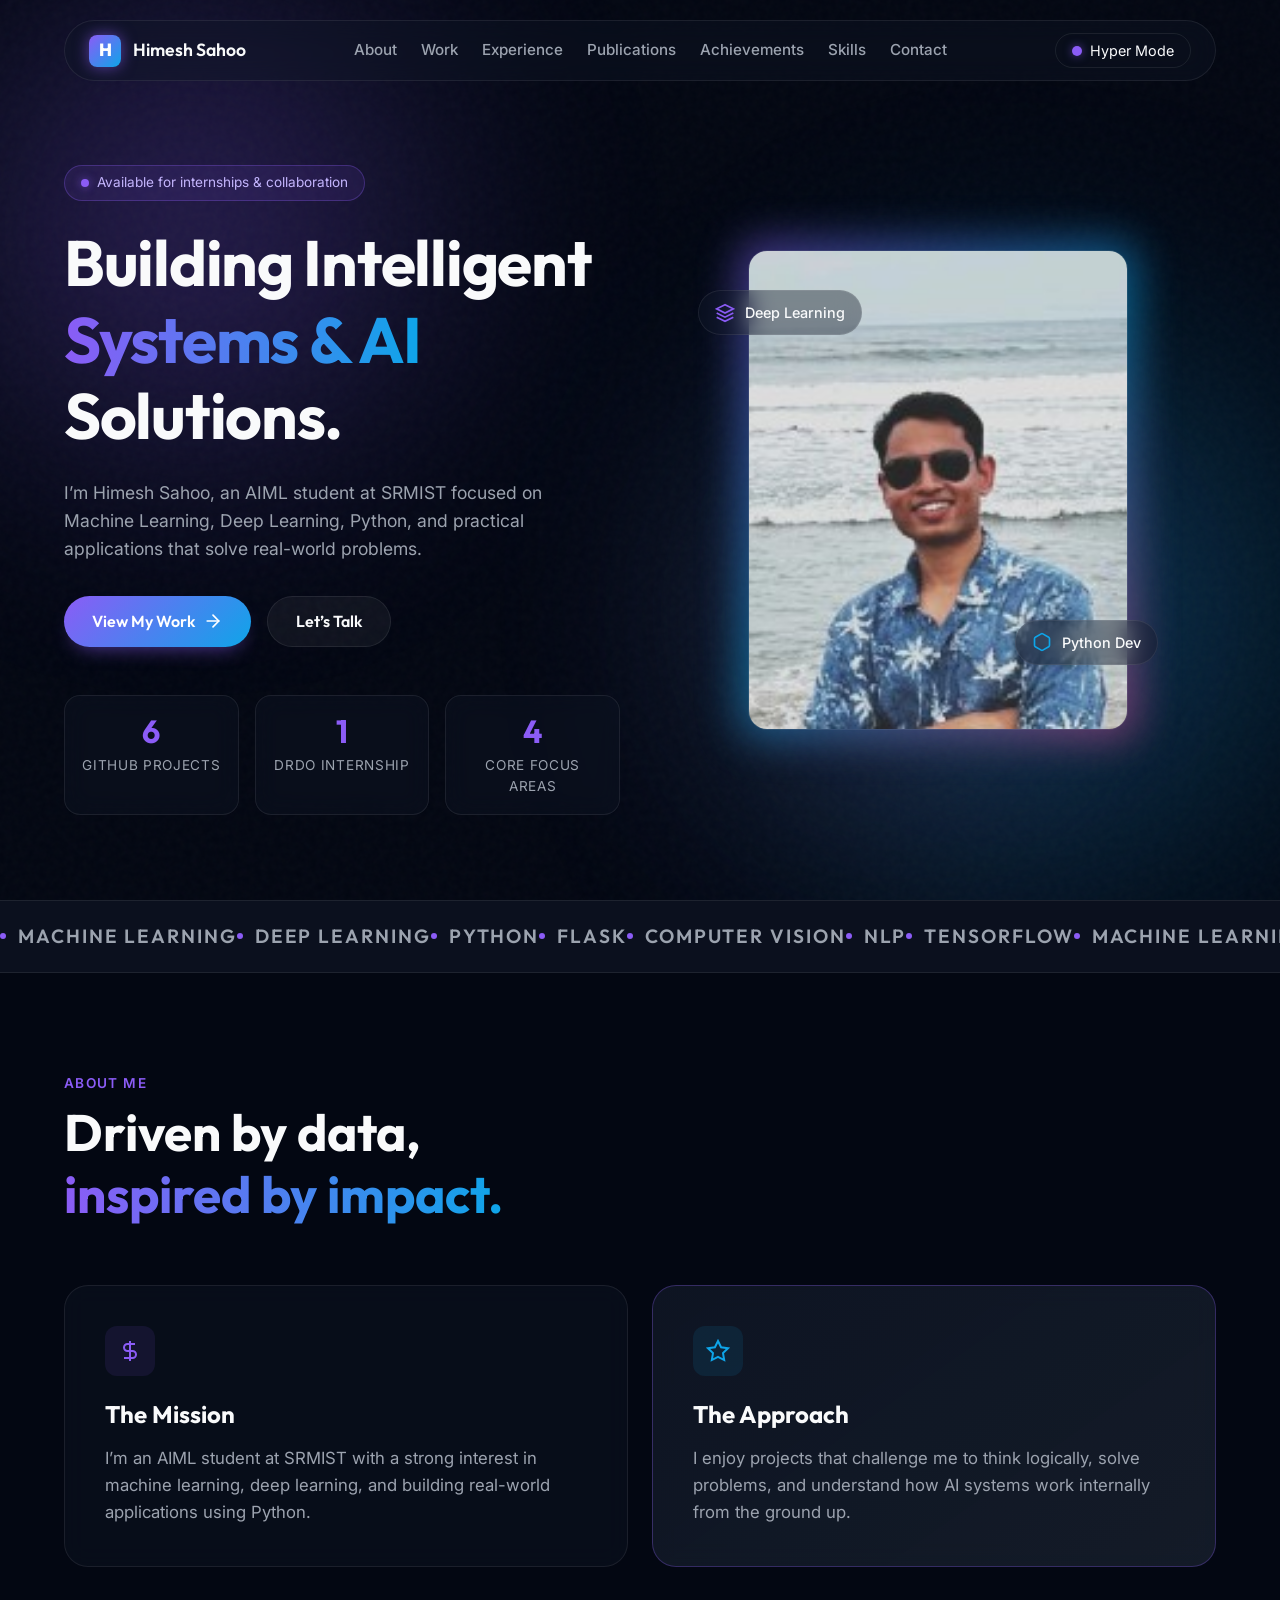
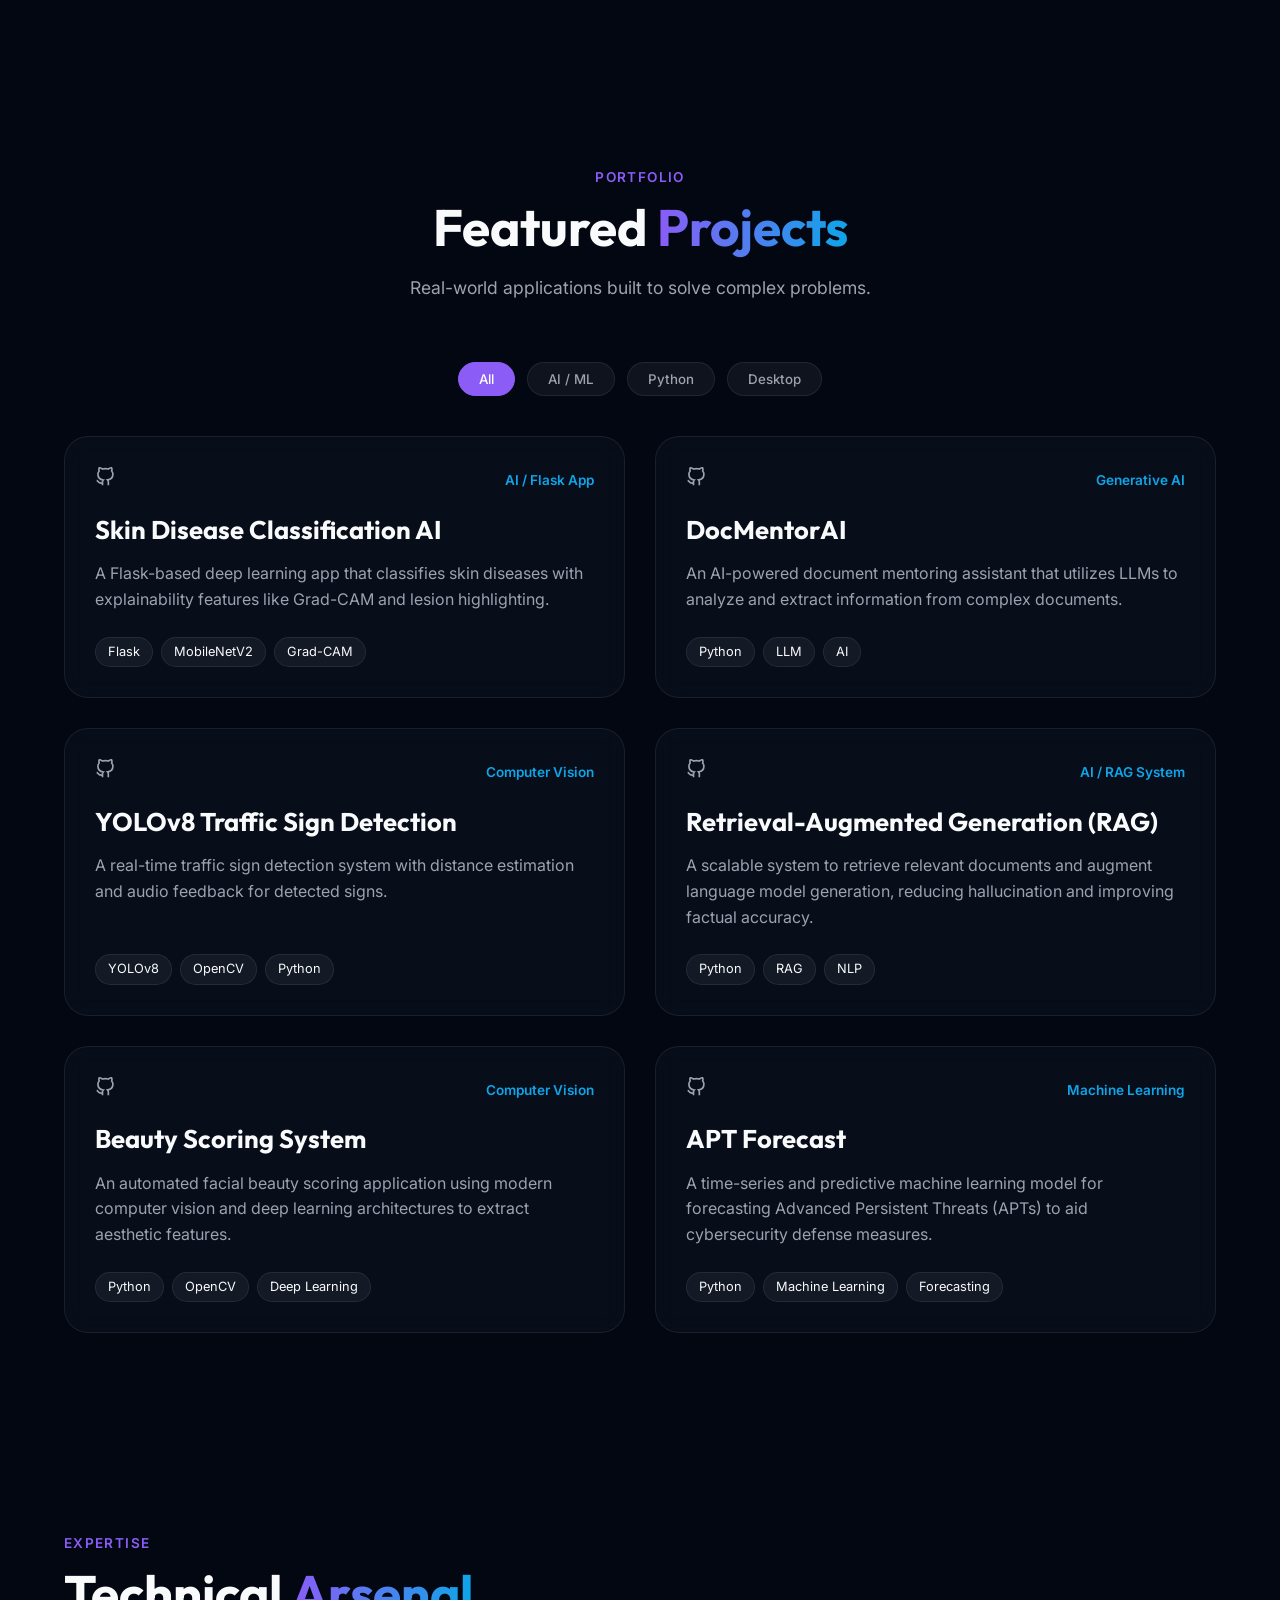
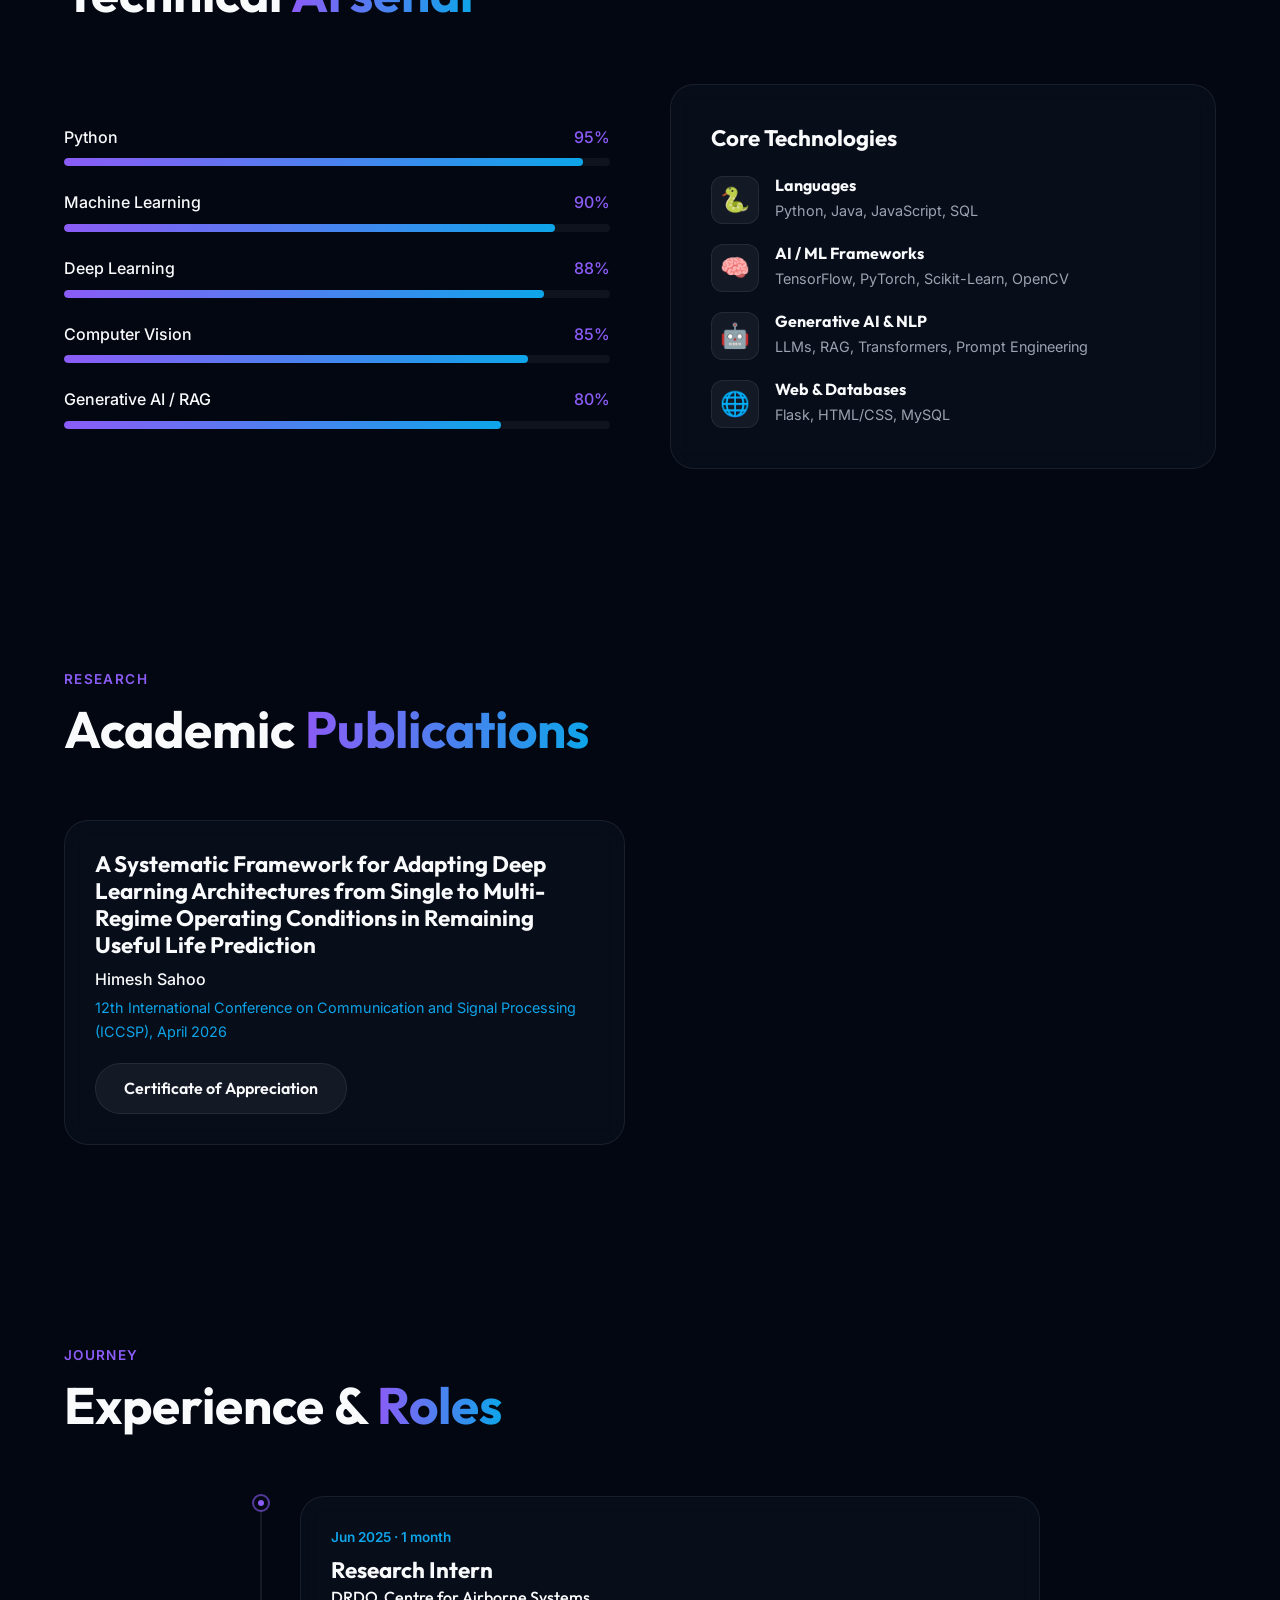
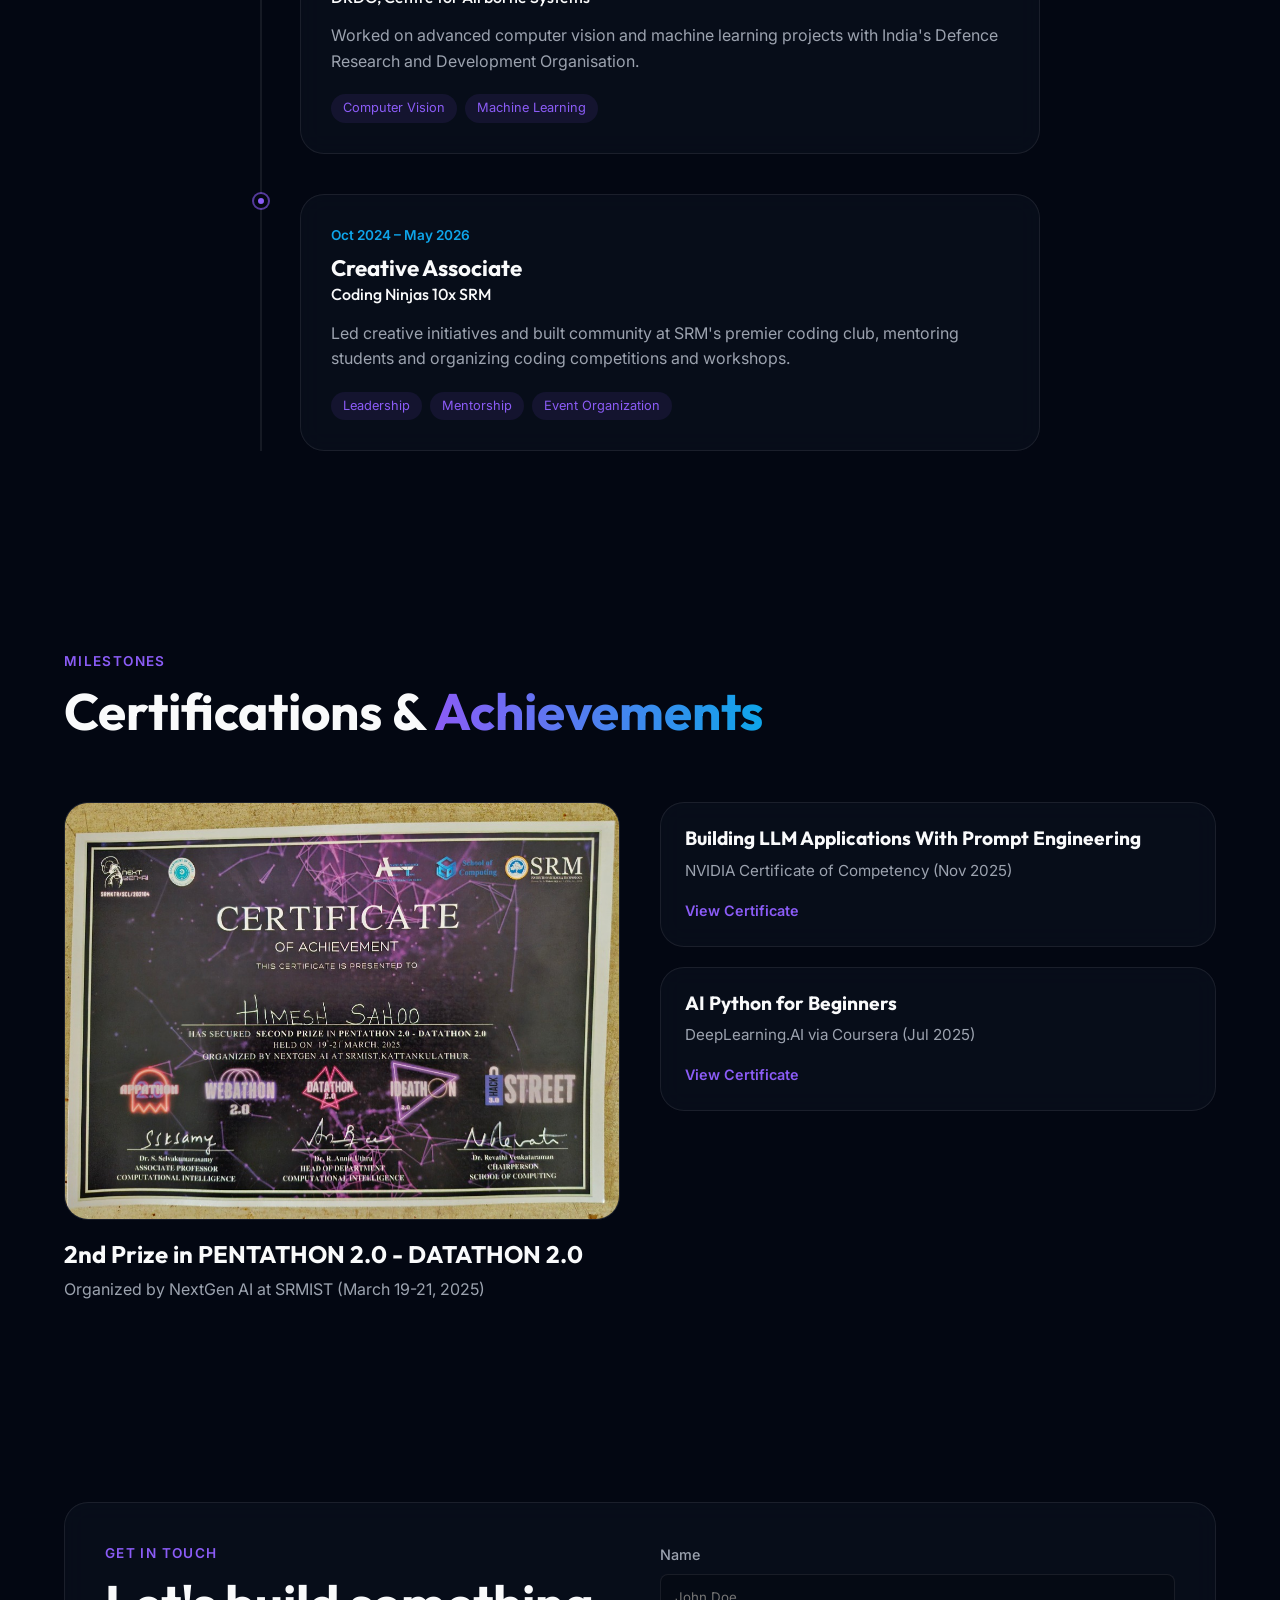
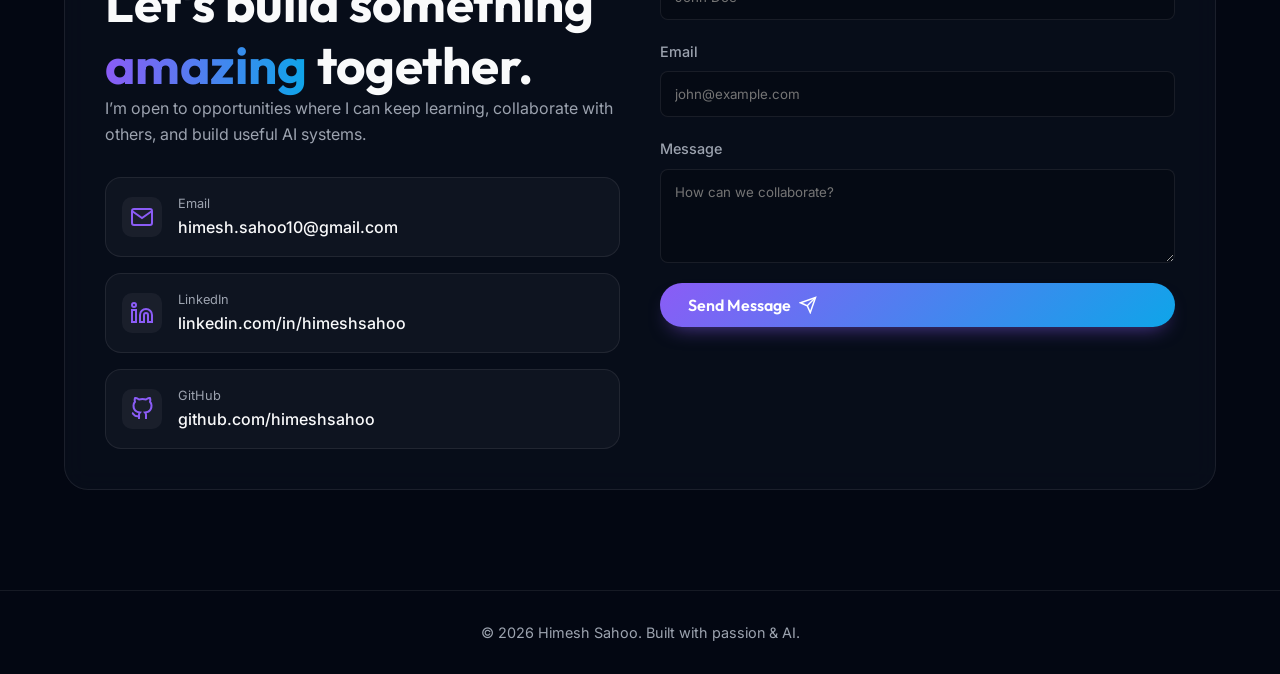
==== commit 386286aa: "feat: add publications, certifications, and achievements" ====
--- a/index.html
+++ b/index.html
@@ -34,6 +34,8 @@
           <a href="#about">About</a>
           <a href="#work">Work</a>
           <a href="#experience">Experience</a>
+          <a href="#publications">Publications</a>
+          <a href="#achievements">Achievements</a>
           <a href="#skills">Skills</a>
           <a href="#contact">Contact</a>
         </nav>
@@ -166,7 +168,7 @@
               <div class="project-content">
                 <div class="project-header">
                   <div class="project-links">
-                    <a href="#" class="icon-link"><svg width="20" height="20" viewBox="0 0 24 24" fill="none" stroke="currentColor" stroke-width="2"><path d="M9 19c-5 1.5-5-2.5-7-3m14 6v-3.87a3.37 3.37 0 0 0-.94-2.61c3.14-.35 6.44-1.54 6.44-7A5.44 5.44 0 0 0 20 4.77 5.07 5.07 0 0 0 19.91 1S18.73.65 16 2.48a13.38 13.38 0 0 0-7 0C6.27.65 5.09 1 5.09 1A5.07 5.07 0 0 0 5 4.77a5.44 5.44 0 0 0-1.5 3.78c0 5.42 3.3 6.61 6.44 7A3.37 3.37 0 0 0 9 18.13V22"></path></svg></a>
+                    <a href="https://github.com/himeshsahoo/skin-diseases-classification" class="icon-link"><svg width="20" height="20" viewBox="0 0 24 24" fill="none" stroke="currentColor" stroke-width="2"><path d="M9 19c-5 1.5-5-2.5-7-3m14 6v-3.87a3.37 3.37 0 0 0-.94-2.61c3.14-.35 6.44-1.54 6.44-7A5.44 5.44 0 0 0 20 4.77 5.07 5.07 0 0 0 19.91 1S18.73.65 16 2.48a13.38 13.38 0 0 0-7 0C6.27.65 5.09 1 5.09 1A5.07 5.07 0 0 0 5 4.77a5.44 5.44 0 0 0-1.5 3.78c0 5.42 3.3 6.61 6.44 7A3.37 3.37 0 0 0 9 18.13V22"></path></svg></a>
                   </div>
                   <span class="project-type">AI / Flask App</span>
                 </div>
@@ -183,14 +185,14 @@
               <div class="project-content">
                 <div class="project-header">
                   <div class="project-links">
-                    <a href="#" class="icon-link"><svg width="20" height="20" viewBox="0 0 24 24" fill="none" stroke="currentColor" stroke-width="2"><path d="M9 19c-5 1.5-5-2.5-7-3m14 6v-3.87a3.37 3.37 0 0 0-.94-2.61c3.14-.35 6.44-1.54 6.44-7A5.44 5.44 0 0 0 20 4.77 5.07 5.07 0 0 0 19.91 1S18.73.65 16 2.48a13.38 13.38 0 0 0-7 0C6.27.65 5.09 1 5.09 1A5.07 5.07 0 0 0 5 4.77a5.44 5.44 0 0 0-1.5 3.78c0 5.42 3.3 6.61 6.44 7A3.37 3.37 0 0 0 9 18.13V22"></path></svg></a>
-                  </div>
-                  <span class="project-type">Text Analytics</span>
-                </div>
-                <h3 class="project-title">Sentiment Analysis Engine</h3>
-                <p class="project-desc">A web app that preprocesses text, trains a model, and classifies sentiment as positive, negative, or neutral.</p>
-                <div class="project-tags">
-                  <span>Flask</span><span>NLP</span><span>Model Training</span>
+                    <a href="https://github.com/himeshsahoo/DocMentorAI" class="icon-link"><svg width="20" height="20" viewBox="0 0 24 24" fill="none" stroke="currentColor" stroke-width="2"><path d="M9 19c-5 1.5-5-2.5-7-3m14 6v-3.87a3.37 3.37 0 0 0-.94-2.61c3.14-.35 6.44-1.54 6.44-7A5.44 5.44 0 0 0 20 4.77 5.07 5.07 0 0 0 19.91 1S18.73.65 16 2.48a13.38 13.38 0 0 0-7 0C6.27.65 5.09 1 5.09 1A5.07 5.07 0 0 0 5 4.77a5.44 5.44 0 0 0-1.5 3.78c0 5.42 3.3 6.61 6.44 7A3.37 3.37 0 0 0 9 18.13V22"></path></svg></a>
+                  </div>
+                  <span class="project-type">Generative AI</span>
+                </div>
+                <h3 class="project-title">DocMentorAI</h3>
+                <p class="project-desc">An AI-powered document mentoring assistant that utilizes LLMs to analyze and extract information from complex documents.</p>
+                <div class="project-tags">
+                  <span>Python</span><span>LLM</span><span>AI</span>
                 </div>
               </div>
             </div>
@@ -200,7 +202,7 @@
               <div class="project-content">
                 <div class="project-header">
                   <div class="project-links">
-                    <a href="#" class="icon-link"><svg width="20" height="20" viewBox="0 0 24 24" fill="none" stroke="currentColor" stroke-width="2"><path d="M9 19c-5 1.5-5-2.5-7-3m14 6v-3.87a3.37 3.37 0 0 0-.94-2.61c3.14-.35 6.44-1.54 6.44-7A5.44 5.44 0 0 0 20 4.77 5.07 5.07 0 0 0 19.91 1S18.73.65 16 2.48a13.38 13.38 0 0 0-7 0C6.27.65 5.09 1 5.09 1A5.07 5.07 0 0 0 5 4.77a5.44 5.44 0 0 0-1.5 3.78c0 5.42 3.3 6.61 6.44 7A3.37 3.37 0 0 0 9 18.13V22"></path></svg></a>
+                    <a href="https://github.com/himeshsahoo/traffic-sign-detection-using-yolo-v8" class="icon-link"><svg width="20" height="20" viewBox="0 0 24 24" fill="none" stroke="currentColor" stroke-width="2"><path d="M9 19c-5 1.5-5-2.5-7-3m14 6v-3.87a3.37 3.37 0 0 0-.94-2.61c3.14-.35 6.44-1.54 6.44-7A5.44 5.44 0 0 0 20 4.77 5.07 5.07 0 0 0 19.91 1S18.73.65 16 2.48a13.38 13.38 0 0 0-7 0C6.27.65 5.09 1 5.09 1A5.07 5.07 0 0 0 5 4.77a5.44 5.44 0 0 0-1.5 3.78c0 5.42 3.3 6.61 6.44 7A3.37 3.37 0 0 0 9 18.13V22"></path></svg></a>
                   </div>
                   <span class="project-type">Computer Vision</span>
                 </div>
@@ -213,18 +215,52 @@
             </div>
 
             <!-- Project 4 -->
-            <div class="project-card glass hover-3d reveal delay-1" data-category="desktop">
-              <div class="project-content">
-                <div class="project-header">
-                  <div class="project-links">
-                    <a href="#" class="icon-link"><svg width="20" height="20" viewBox="0 0 24 24" fill="none" stroke="currentColor" stroke-width="2"><path d="M9 19c-5 1.5-5-2.5-7-3m14 6v-3.87a3.37 3.37 0 0 0-.94-2.61c3.14-.35 6.44-1.54 6.44-7A5.44 5.44 0 0 0 20 4.77 5.07 5.07 0 0 0 19.91 1S18.73.65 16 2.48a13.38 13.38 0 0 0-7 0C6.27.65 5.09 1 5.09 1A5.07 5.07 0 0 0 5 4.77a5.44 5.44 0 0 0-1.5 3.78c0 5.42 3.3 6.61 6.44 7A3.37 3.37 0 0 0 9 18.13V22"></path></svg></a>
-                  </div>
-                  <span class="project-type">Desktop App</span>
-                </div>
-                <h3 class="project-title">Java Social Calendar</h3>
-                <p class="project-desc">A Swing-based social calendar for navigating months, adding appointments, and managing scheduled items.</p>
-                <div class="project-tags">
-                  <span>Java</span><span>Swing</span><span>SQL</span>
+            <div class="project-card glass hover-3d reveal delay-1" data-category="ai python">
+              <div class="project-content">
+                <div class="project-header">
+                  <div class="project-links">
+                    <a href="https://github.com/himeshsahoo/RAG" class="icon-link"><svg width="20" height="20" viewBox="0 0 24 24" fill="none" stroke="currentColor" stroke-width="2"><path d="M9 19c-5 1.5-5-2.5-7-3m14 6v-3.87a3.37 3.37 0 0 0-.94-2.61c3.14-.35 6.44-1.54 6.44-7A5.44 5.44 0 0 0 20 4.77 5.07 5.07 0 0 0 19.91 1S18.73.65 16 2.48a13.38 13.38 0 0 0-7 0C6.27.65 5.09 1 5.09 1A5.07 5.07 0 0 0 5 4.77a5.44 5.44 0 0 0-1.5 3.78c0 5.42 3.3 6.61 6.44 7A3.37 3.37 0 0 0 9 18.13V22"></path></svg></a>
+                  </div>
+                  <span class="project-type">AI / RAG System</span>
+                </div>
+                <h3 class="project-title">Retrieval-Augmented Generation (RAG)</h3>
+                <p class="project-desc">A scalable system to retrieve relevant documents and augment language model generation, reducing hallucination and improving factual accuracy.</p>
+                <div class="project-tags">
+                  <span>Python</span><span>RAG</span><span>NLP</span>
+                </div>
+              </div>
+            </div>
+
+            <!-- Project 5 -->
+            <div class="project-card glass hover-3d reveal" data-category="ai python">
+              <div class="project-content">
+                <div class="project-header">
+                  <div class="project-links">
+                    <a href="https://github.com/himeshsahoo/beauty-scoring-system" class="icon-link"><svg width="20" height="20" viewBox="0 0 24 24" fill="none" stroke="currentColor" stroke-width="2"><path d="M9 19c-5 1.5-5-2.5-7-3m14 6v-3.87a3.37 3.37 0 0 0-.94-2.61c3.14-.35 6.44-1.54 6.44-7A5.44 5.44 0 0 0 20 4.77 5.07 5.07 0 0 0 19.91 1S18.73.65 16 2.48a13.38 13.38 0 0 0-7 0C6.27.65 5.09 1 5.09 1A5.07 5.07 0 0 0 5 4.77a5.44 5.44 0 0 0-1.5 3.78c0 5.42 3.3 6.61 6.44 7A3.37 3.37 0 0 0 9 18.13V22"></path></svg></a>
+                  </div>
+                  <span class="project-type">Computer Vision</span>
+                </div>
+                <h3 class="project-title">Beauty Scoring System</h3>
+                <p class="project-desc">An automated facial beauty scoring application using modern computer vision and deep learning architectures to extract aesthetic features.</p>
+                <div class="project-tags">
+                  <span>Python</span><span>OpenCV</span><span>Deep Learning</span>
+                </div>
+              </div>
+            </div>
+
+            <!-- Project 6 -->
+            <div class="project-card glass hover-3d reveal delay-1" data-category="ai python">
+              <div class="project-content">
+                <div class="project-header">
+                  <div class="project-links">
+                    <a href="https://github.com/himeshsahoo/APT-forecast" class="icon-link"><svg width="20" height="20" viewBox="0 0 24 24" fill="none" stroke="currentColor" stroke-width="2"><path d="M9 19c-5 1.5-5-2.5-7-3m14 6v-3.87a3.37 3.37 0 0 0-.94-2.61c3.14-.35 6.44-1.54 6.44-7A5.44 5.44 0 0 0 20 4.77 5.07 5.07 0 0 0 19.91 1S18.73.65 16 2.48a13.38 13.38 0 0 0-7 0C6.27.65 5.09 1 5.09 1A5.07 5.07 0 0 0 5 4.77a5.44 5.44 0 0 0-1.5 3.78c0 5.42 3.3 6.61 6.44 7A3.37 3.37 0 0 0 9 18.13V22"></path></svg></a>
+                  </div>
+                  <span class="project-type">Machine Learning</span>
+                </div>
+                <h3 class="project-title">APT Forecast</h3>
+                <p class="project-desc">A time-series and predictive machine learning model for forecasting Advanced Persistent Threats (APTs) to aid cybersecurity defense measures.</p>
+                <div class="project-tags">
+                  <span>Python</span><span>Machine Learning</span><span>Forecasting</span>
                 </div>
               </div>
             </div>
@@ -254,6 +290,10 @@
               <div class="skill-item">
                 <div class="skill-info"><span>Computer Vision</span><span class="skill-percent">85%</span></div>
                 <div class="progress-bar"><div class="progress-fill" style="--target-width: 85%"></div></div>
+              </div>
+              <div class="skill-item">
+                <div class="skill-info"><span>Generative AI / RAG</span><span class="skill-percent">80%</span></div>
+                <div class="progress-bar"><div class="progress-fill" style="--target-width: 80%"></div></div>
               </div>
             </div>
 
@@ -275,12 +315,37 @@
                   </div>
                 </div>
                 <div class="stack-item">
+                  <div class="stack-icon">🤖</div>
+                  <div>
+                    <h4>Generative AI & NLP</h4>
+                    <p>LLMs, RAG, Transformers, Prompt Engineering</p>
+                  </div>
+                </div>
+                <div class="stack-item">
                   <div class="stack-icon">🌐</div>
                   <div>
                     <h4>Web & Databases</h4>
                     <p>Flask, HTML/CSS, MySQL</p>
                   </div>
                 </div>
+              </div>
+            </div>
+          </div>
+        </section>
+
+        <section class="section" id="publications">
+          <div class="section-header reveal">
+            <span class="section-subtitle">Research</span>
+            <h2 class="section-title">Academic <span class="text-gradient">Publications</span></h2>
+          </div>
+          
+          <div class="publications-grid">
+            <div class="publication-card glass hover-card reveal">
+              <h3 class="publication-title">A Systematic Framework for Adapting Deep Learning Architectures from Single to Multi-Regime Operating Conditions in Remaining Useful Life Prediction</h3>
+              <p class="publication-authors">Himesh Sahoo</p>
+              <p class="publication-venue">12th International Conference on Communication and Signal Processing (ICCSP), April 2026</p>
+              <div class="publication-links">
+                <a href="assets/publication-iccsp-2026.pdf" target="_blank" class="btn btn-sm btn-secondary">Certificate of Appreciation</a>
               </div>
             </div>
           </div>
@@ -318,6 +383,36 @@
                 <div class="timeline-tags">
                   <span>Leadership</span><span>Mentorship</span><span>Event Organization</span>
                 </div>
+              </div>
+            </div>
+          </div>
+        </section>
+
+        <section class="section" id="achievements">
+          <div class="section-header reveal">
+            <span class="section-subtitle">Milestones</span>
+            <h2 class="section-title">Certifications & <span class="text-gradient">Achievements</span></h2>
+          </div>
+          
+          <div class="achievements-grid">
+            <div class="achievement-showcase reveal">
+              <img src="assets/hackathon-certificate.jpg" alt="Hackathon Second Prize" class="achievement-img glass hover-3d" />
+              <div class="achievement-info">
+                <h3>2nd Prize in PENTATHON 2.0 - DATATHON 2.0</h3>
+                <p>Organized by NextGen AI at SRMIST (March 19-21, 2025)</p>
+              </div>
+            </div>
+            
+            <div class="certifications-list reveal delay-1">
+              <div class="cert-card glass hover-card">
+                <h4>Building LLM Applications With Prompt Engineering</h4>
+                <p>NVIDIA Certificate of Competency (Nov 2025)</p>
+                <a href="assets/nvidia-certificate.pdf" target="_blank" class="cert-link">View Certificate</a>
+              </div>
+              <div class="cert-card glass hover-card">
+                <h4>AI Python for Beginners</h4>
+                <p>DeepLearning.AI via Coursera (Jul 2025)</p>
+                <a href="assets/coursera-certificate.pdf" target="_blank" class="cert-link">View Certificate</a>
               </div>
             </div>
           </div>
--- a/styles.css
+++ b/styles.css
@@ -632,6 +632,114 @@
   padding: 4px 12px;
   border-radius: var(--radius-full);
   border: 1px solid var(--border);
+}
+
+/* Publications Section */
+.publications-grid {
+  display: grid;
+  grid-template-columns: repeat(auto-fill, minmax(450px, 1fr));
+  gap: 30px;
+}
+
+.publication-card {
+  padding: 30px;
+  border-radius: var(--radius-lg);
+  display: flex;
+  flex-direction: column;
+}
+
+.publication-title {
+  font-size: 1.4rem;
+  margin-bottom: 8px;
+}
+
+.publication-authors {
+  color: var(--text-main);
+  font-weight: 500;
+  margin-bottom: 4px;
+}
+
+.publication-venue {
+  color: var(--secondary);
+  font-size: 0.9rem;
+  margin-bottom: 20px;
+}
+
+.publication-links {
+  margin-top: auto;
+}
+
+/* Achievements & Certifications Section */
+.achievements-grid {
+  display: grid;
+  grid-template-columns: 1fr 1fr;
+  gap: 40px;
+  align-items: start;
+}
+
+.achievement-showcase {
+  display: flex;
+  flex-direction: column;
+  gap: 20px;
+}
+
+.achievement-img {
+  width: 100%;
+  border-radius: var(--radius-lg);
+  object-fit: cover;
+  border: 1px solid var(--border);
+}
+
+.achievement-info h3 {
+  font-size: 1.5rem;
+  margin-bottom: 8px;
+}
+
+.achievement-info p {
+  color: var(--text-muted);
+  font-size: 1rem;
+}
+
+.certifications-list {
+  display: flex;
+  flex-direction: column;
+  gap: 20px;
+}
+
+.cert-card {
+  padding: 24px;
+  border-radius: var(--radius-lg);
+  display: flex;
+  flex-direction: column;
+  gap: 8px;
+}
+
+.cert-card h4 {
+  font-size: 1.2rem;
+}
+
+.cert-card p {
+  color: var(--text-muted);
+  font-size: 0.95rem;
+}
+
+.cert-link {
+  color: var(--primary);
+  text-decoration: none;
+  font-weight: 600;
+  font-size: 0.9rem;
+  transition: var(--transition);
+  margin-top: 8px;
+}
+
+.cert-link:hover {
+  color: var(--secondary);
+}
+
+@media (max-width: 900px) {
+  .achievements-grid {
+    grid-template-columns: 1fr;
+  }
 }
 
 /* Skills Section */
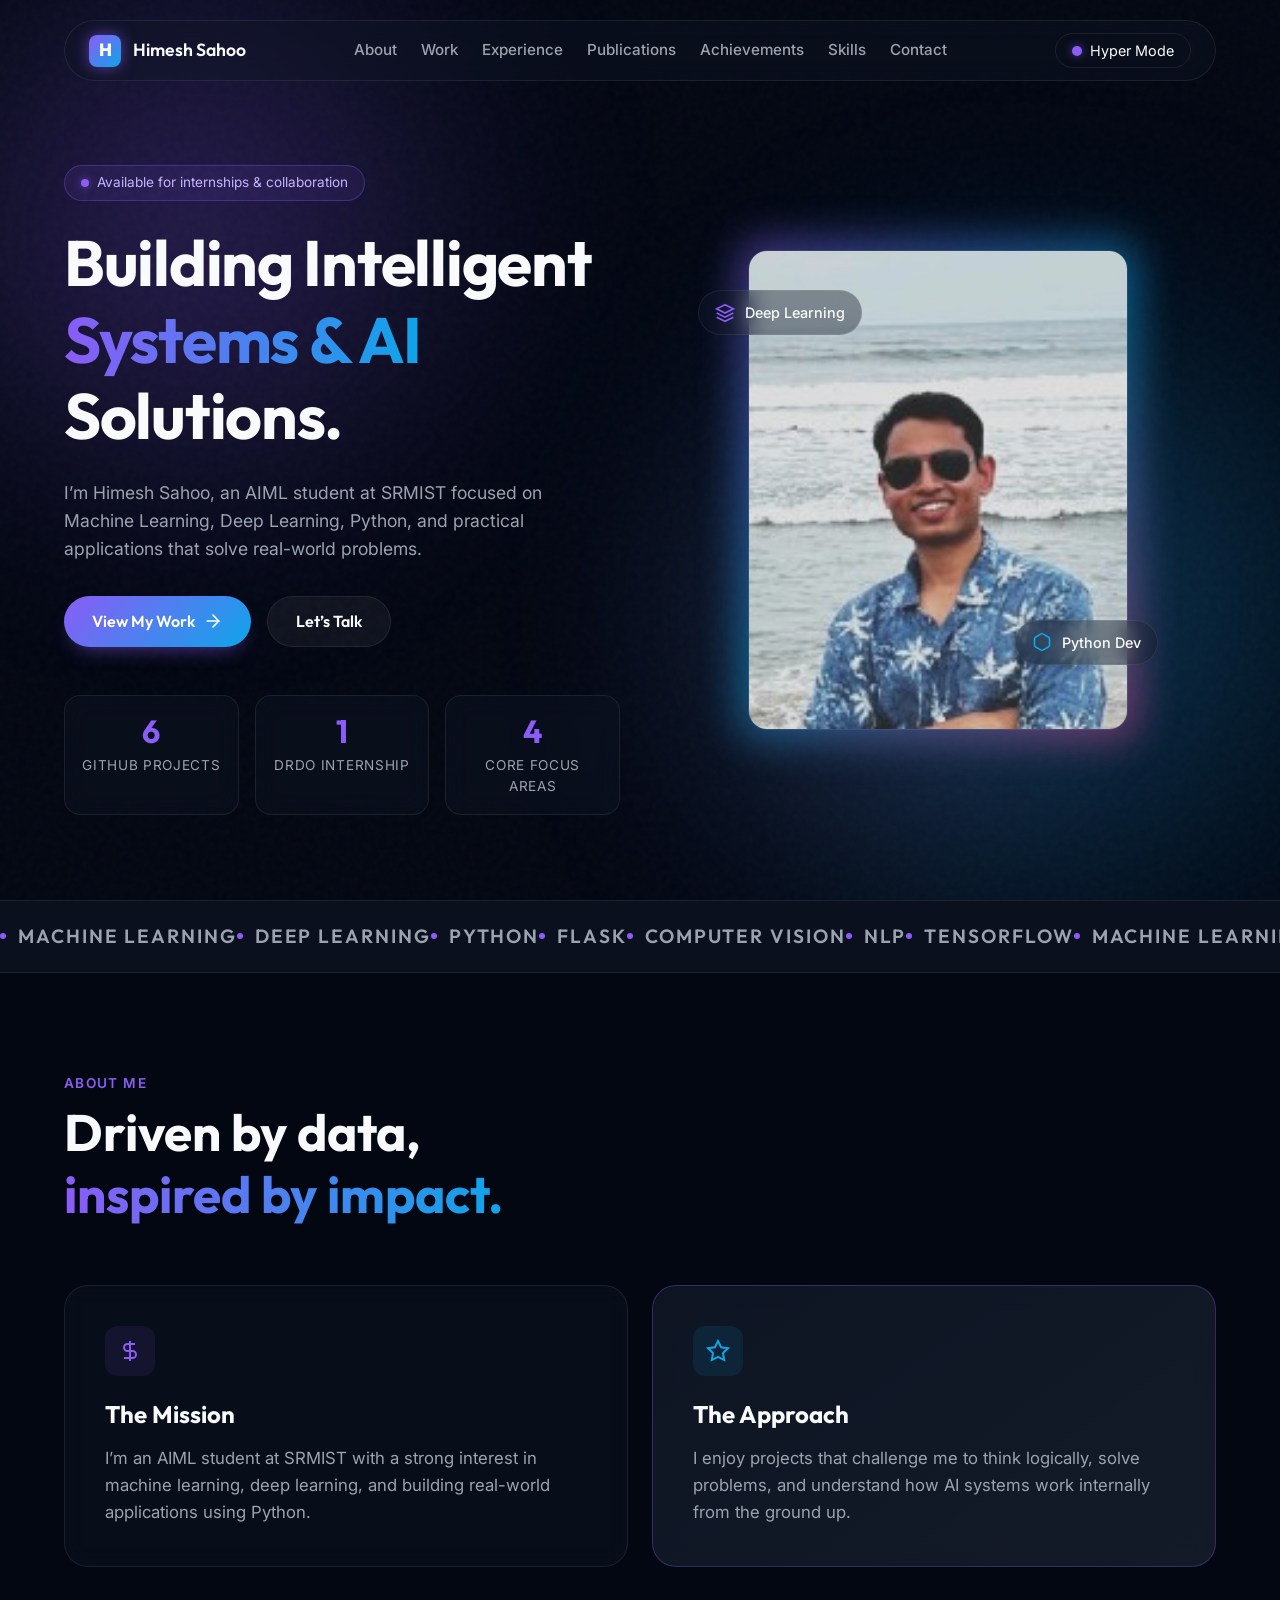
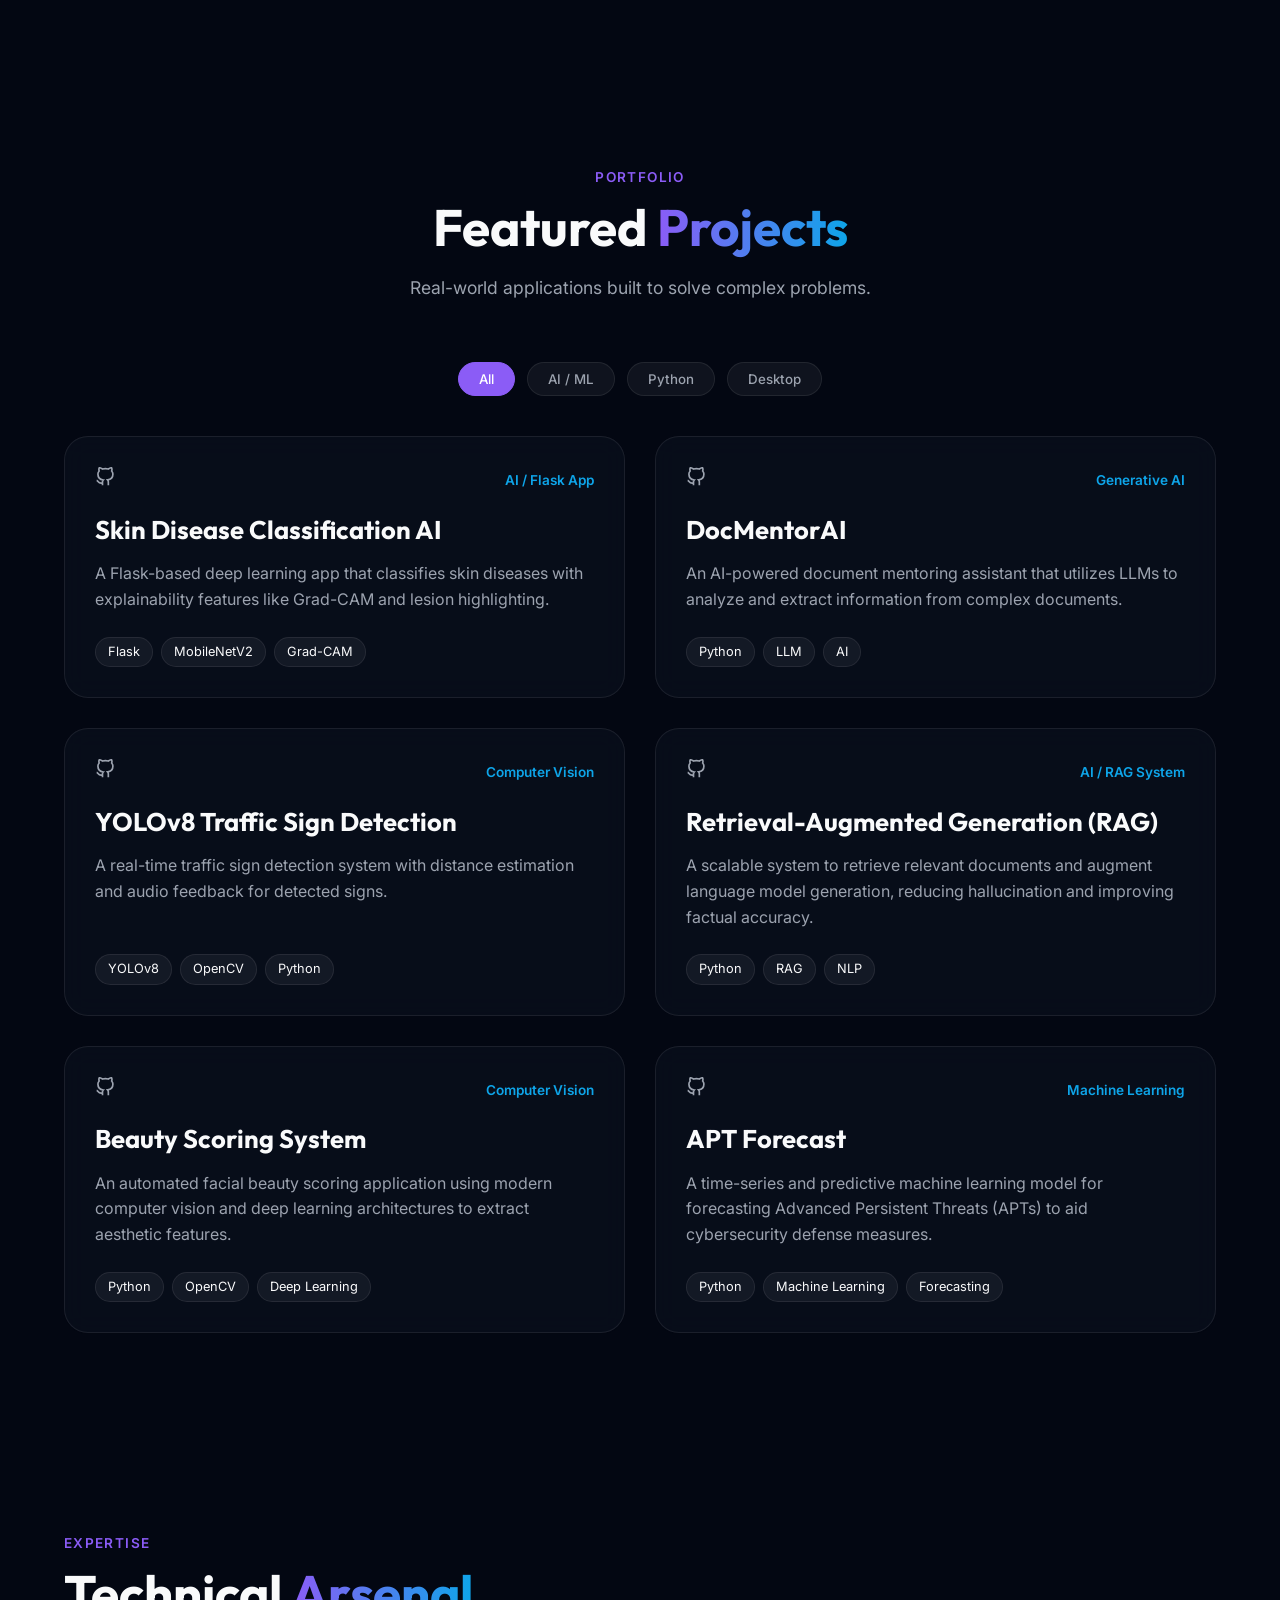
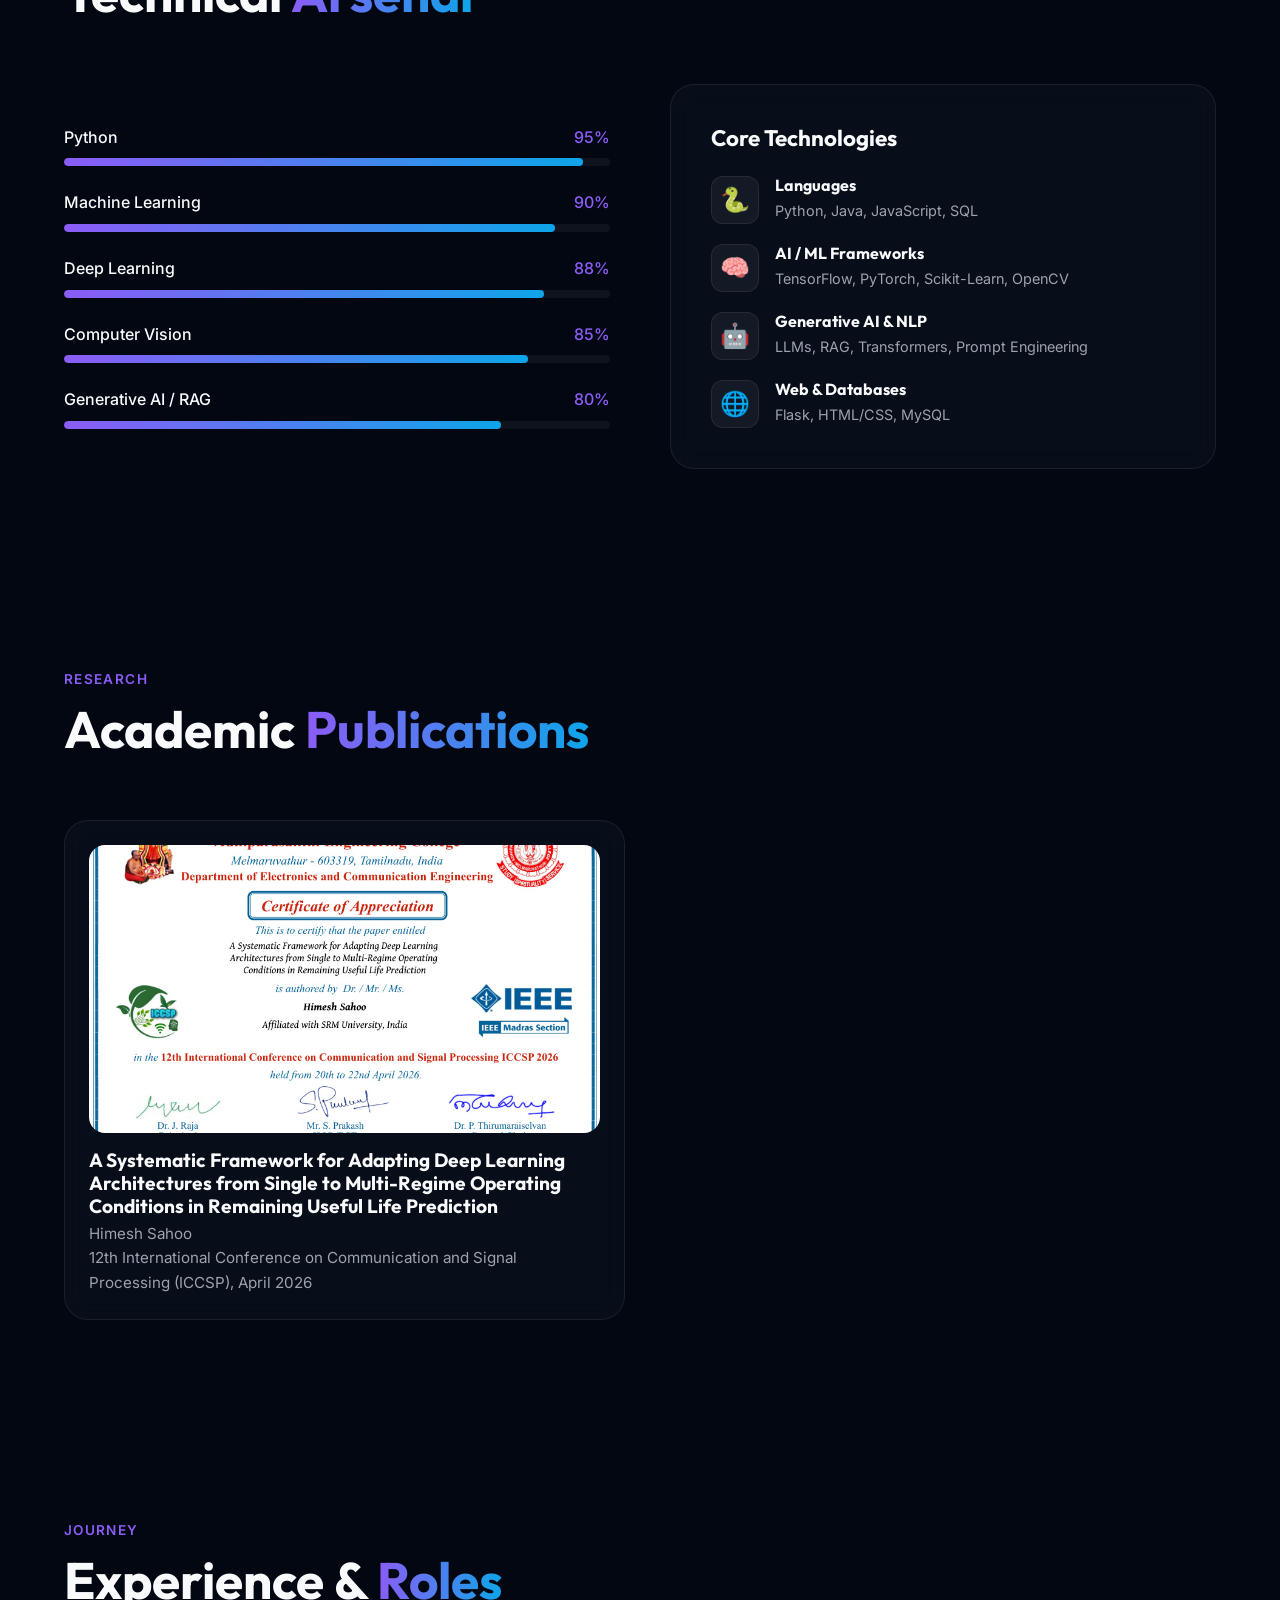
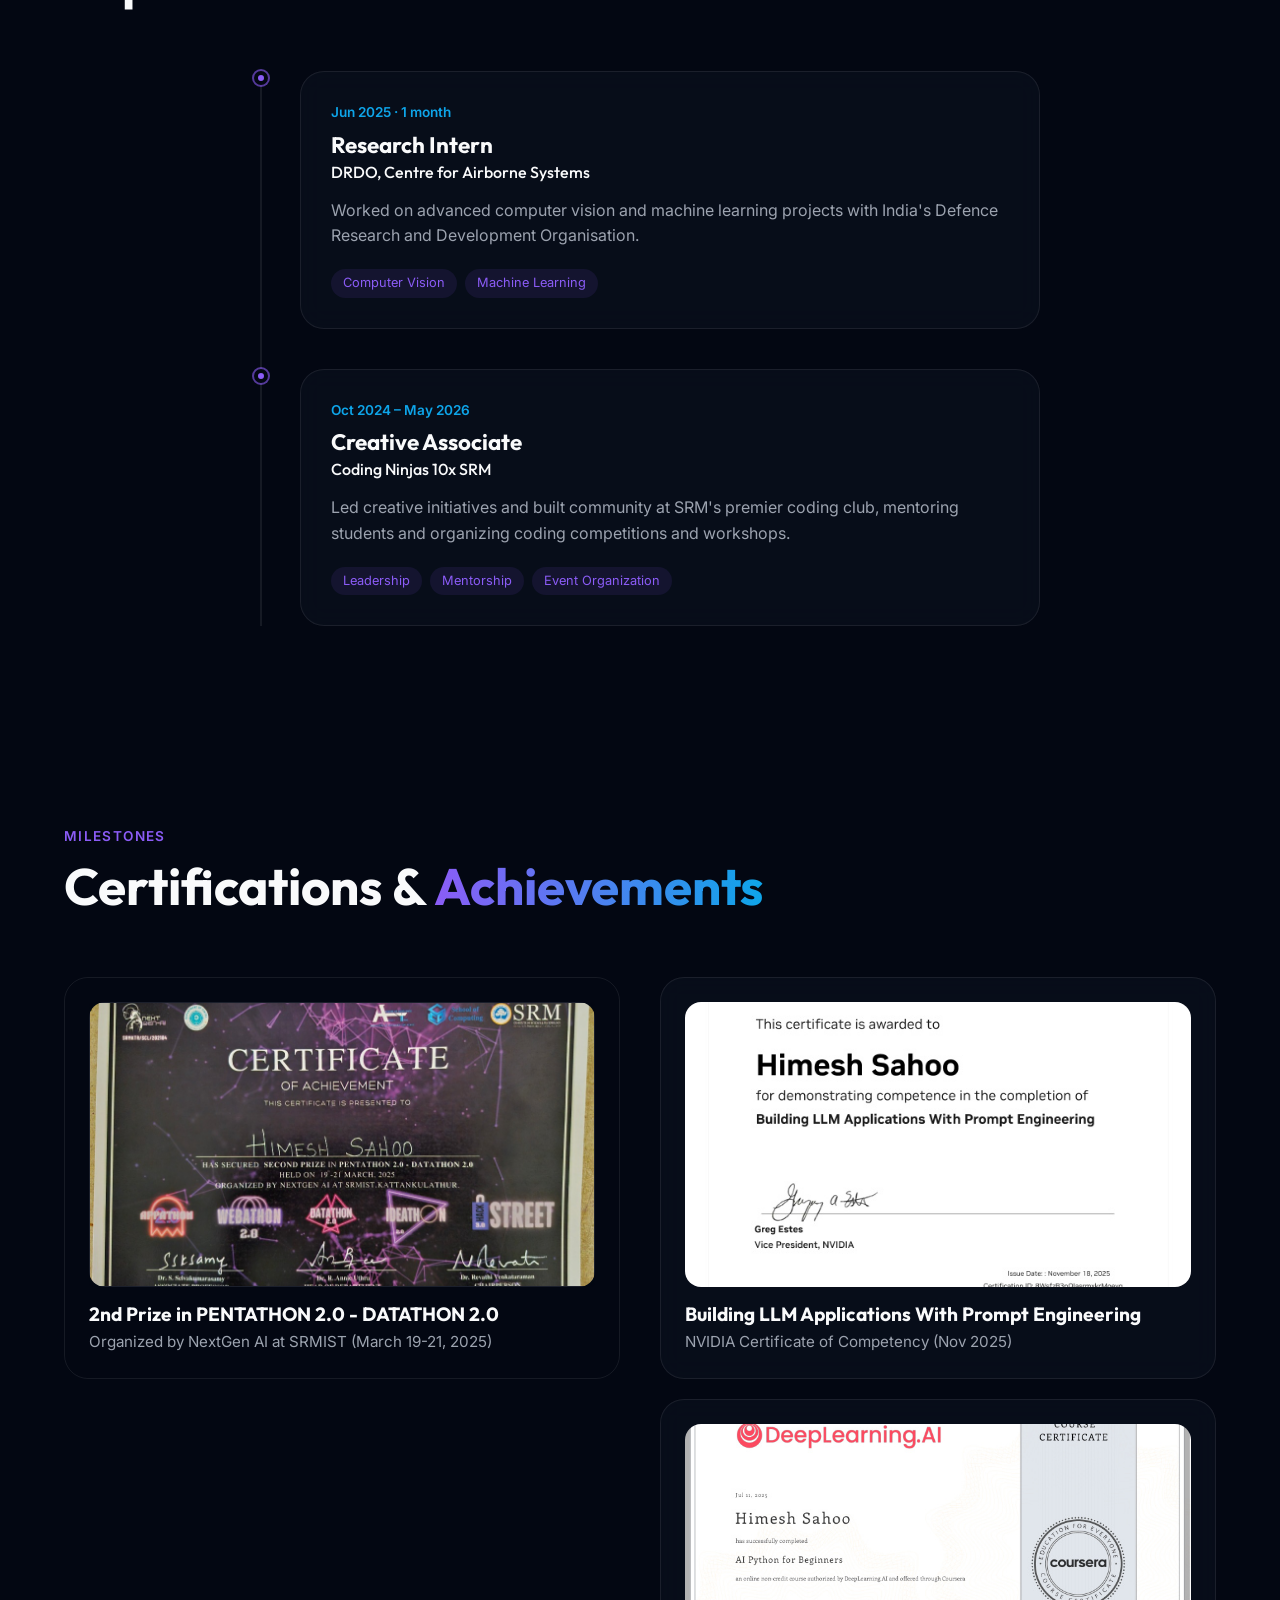
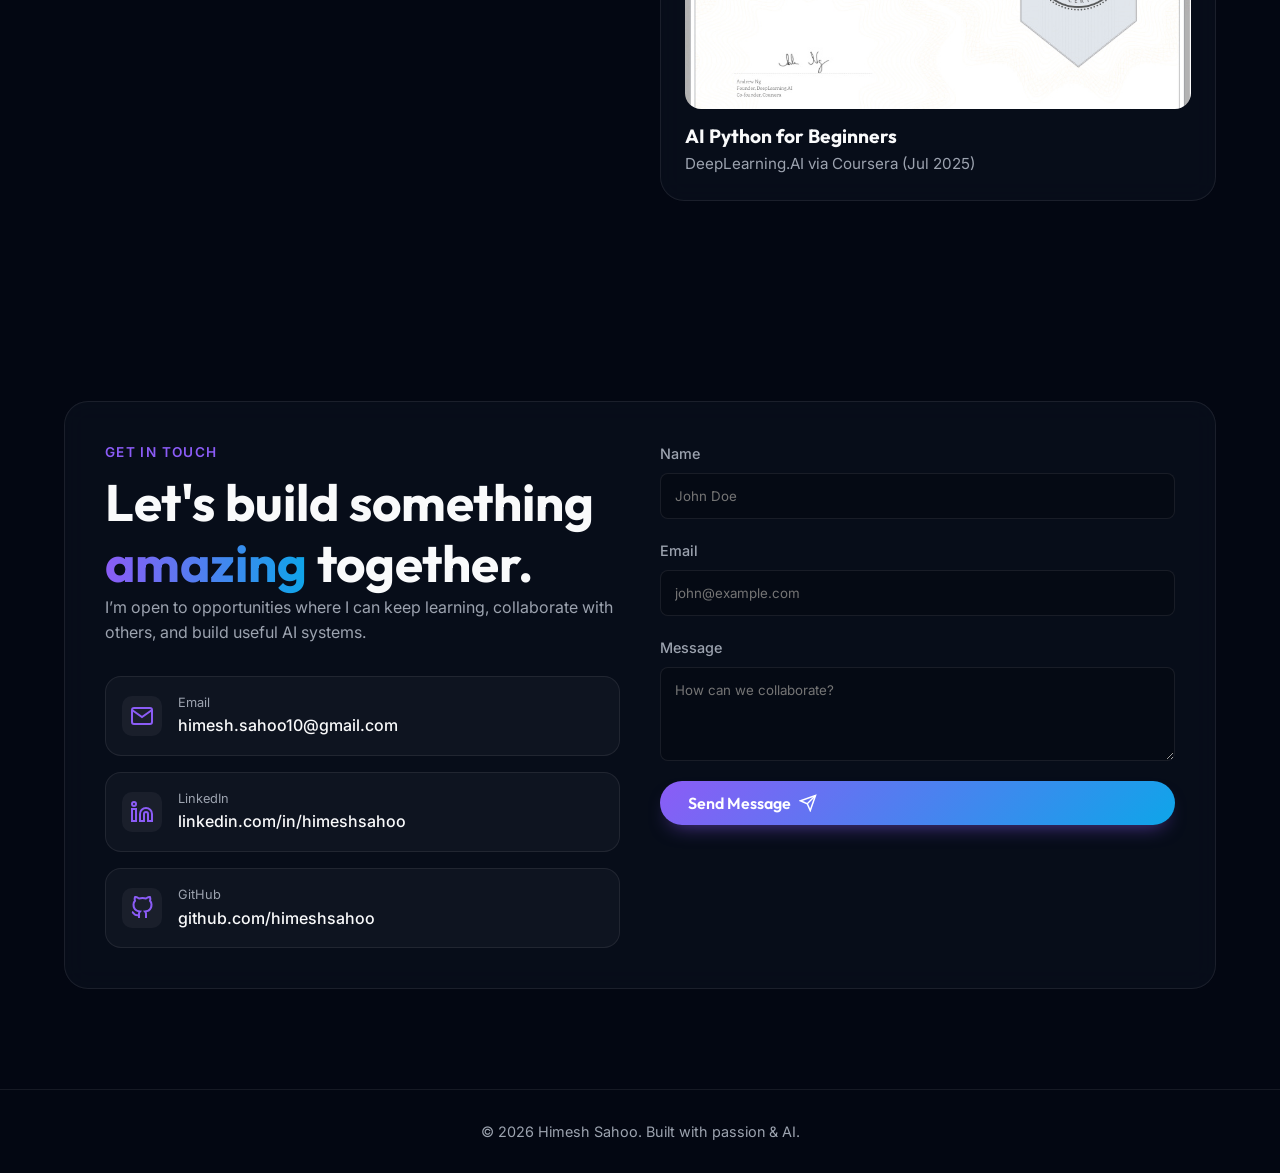
==== commit 3788be73: "feat: redesign certificates with dynamic images and lightbox modal" ====
--- a/index.html
+++ b/index.html
@@ -340,12 +340,17 @@
           </div>
           
           <div class="publications-grid">
-            <div class="publication-card glass hover-card reveal">
-              <h3 class="publication-title">A Systematic Framework for Adapting Deep Learning Architectures from Single to Multi-Regime Operating Conditions in Remaining Useful Life Prediction</h3>
-              <p class="publication-authors">Himesh Sahoo</p>
-              <p class="publication-venue">12th International Conference on Communication and Signal Processing (ICCSP), April 2026</p>
-              <div class="publication-links">
-                <a href="assets/publication-iccsp-2026.pdf" target="_blank" class="btn btn-sm btn-secondary">Certificate of Appreciation</a>
+            <div class="publication-card glass hover-3d reveal lightbox-trigger" data-img="assets/publication-img.jpg">
+              <div class="cert-img-wrapper">
+                <img src="assets/publication-img.jpg" alt="Certificate of Appreciation" class="cert-preview-img" />
+                <div class="cert-overlay">
+                  <span>View Certificate</span>
+                </div>
+              </div>
+              <div class="cert-content">
+                <h3 class="publication-title">A Systematic Framework for Adapting Deep Learning Architectures from Single to Multi-Regime Operating Conditions in Remaining Useful Life Prediction</h3>
+                <p class="publication-authors">Himesh Sahoo</p>
+                <p class="publication-venue">12th International Conference on Communication and Signal Processing (ICCSP), April 2026</p>
               </div>
             </div>
           </div>
@@ -395,8 +400,11 @@
           </div>
           
           <div class="achievements-grid">
-            <div class="achievement-showcase reveal">
-              <img src="assets/hackathon-certificate.jpg" alt="Hackathon Second Prize" class="achievement-img glass hover-3d" />
+            <div class="achievement-showcase reveal lightbox-trigger" data-img="assets/hackathon-certificate.jpg">
+              <div class="cert-img-wrapper">
+                <img src="assets/hackathon-certificate.jpg" alt="Hackathon Second Prize" class="achievement-img glass hover-3d" />
+                <div class="cert-overlay"><span>View Certificate</span></div>
+              </div>
               <div class="achievement-info">
                 <h3>2nd Prize in PENTATHON 2.0 - DATATHON 2.0</h3>
                 <p>Organized by NextGen AI at SRMIST (March 19-21, 2025)</p>
@@ -404,15 +412,25 @@
             </div>
             
             <div class="certifications-list reveal delay-1">
-              <div class="cert-card glass hover-card">
-                <h4>Building LLM Applications With Prompt Engineering</h4>
-                <p>NVIDIA Certificate of Competency (Nov 2025)</p>
-                <a href="assets/nvidia-certificate.pdf" target="_blank" class="cert-link">View Certificate</a>
-              </div>
-              <div class="cert-card glass hover-card">
-                <h4>AI Python for Beginners</h4>
-                <p>DeepLearning.AI via Coursera (Jul 2025)</p>
-                <a href="assets/coursera-certificate.pdf" target="_blank" class="cert-link">View Certificate</a>
+              <div class="cert-card glass hover-3d lightbox-trigger" data-img="assets/nvidia-img.jpg">
+                <div class="cert-img-wrapper">
+                  <img src="assets/nvidia-img.jpg" alt="NVIDIA Certificate" class="cert-preview-img" />
+                  <div class="cert-overlay"><span>View Certificate</span></div>
+                </div>
+                <div class="cert-content">
+                  <h4>Building LLM Applications With Prompt Engineering</h4>
+                  <p>NVIDIA Certificate of Competency (Nov 2025)</p>
+                </div>
+              </div>
+              <div class="cert-card glass hover-3d lightbox-trigger delay-1" data-img="assets/coursera-img.jpg">
+                <div class="cert-img-wrapper">
+                  <img src="assets/coursera-img.jpg" alt="Coursera Certificate" class="cert-preview-img" />
+                  <div class="cert-overlay"><span>View Certificate</span></div>
+                </div>
+                <div class="cert-content">
+                  <h4>AI Python for Beginners</h4>
+                  <p>DeepLearning.AI via Coursera (Jul 2025)</p>
+                </div>
               </div>
             </div>
           </div>
@@ -478,6 +496,12 @@
 
     <div class="scroll-progress"><div class="scroll-bar" id="scrollBar"></div></div>
     
+    <!-- Lightbox Modal -->
+    <div class="lightbox" id="lightbox">
+      <div class="lightbox-close" id="lightboxClose">&times;</div>
+      <img src="" alt="Fullscreen Certificate" class="lightbox-img" id="lightboxImg" />
+    </div>
+
     <script src="script.js"></script>
   </body>
 </html>
--- a/styles.css
+++ b/styles.css
@@ -641,34 +641,6 @@
   gap: 30px;
 }
 
-.publication-card {
-  padding: 30px;
-  border-radius: var(--radius-lg);
-  display: flex;
-  flex-direction: column;
-}
-
-.publication-title {
-  font-size: 1.4rem;
-  margin-bottom: 8px;
-}
-
-.publication-authors {
-  color: var(--text-main);
-  font-weight: 500;
-  margin-bottom: 4px;
-}
-
-.publication-venue {
-  color: var(--secondary);
-  font-size: 0.9rem;
-  margin-bottom: 20px;
-}
-
-.publication-links {
-  margin-top: auto;
-}
-
 /* Achievements & Certifications Section */
 .achievements-grid {
   display: grid;
@@ -677,64 +649,161 @@
   align-items: start;
 }
 
-.achievement-showcase {
+.achievement-showcase, .cert-card, .publication-card {
+  padding: 24px;
+  border-radius: var(--radius-lg);
+  display: flex;
+  flex-direction: column;
+  gap: 16px;
+  cursor: pointer;
+  overflow: hidden;
+  position: relative;
+  transition: transform 0.4s ease, box-shadow 0.4s ease, border-color 0.4s ease;
+  border: 1px solid var(--border);
+}
+
+.achievement-showcase:hover, .cert-card:hover, .publication-card:hover {
+  border-color: rgba(99, 102, 241, 0.4);
+  box-shadow: 0 10px 40px -10px rgba(99, 102, 241, 0.3);
+}
+
+.cert-img-wrapper {
+  position: relative;
+  width: 100%;
+  border-radius: var(--radius-md);
+  overflow: hidden;
+  aspect-ratio: 16/9;
+}
+
+.cert-preview-img, .achievement-img {
+  width: 100%;
+  height: 100%;
+  object-fit: cover;
+  transition: transform 0.6s cubic-bezier(0.4, 0, 0.2, 1);
+}
+
+.cert-overlay {
+  position: absolute;
+  inset: 0;
+  background: rgba(15, 23, 42, 0.7);
+  display: flex;
+  align-items: center;
+  justify-content: center;
+  opacity: 0;
+  transition: opacity 0.4s ease;
+  backdrop-filter: blur(4px);
+}
+
+.cert-overlay span {
+  color: #fff;
+  font-weight: 600;
+  padding: 10px 20px;
+  border: 1px solid rgba(255,255,255,0.3);
+  border-radius: var(--radius-full);
+  background: rgba(255,255,255,0.1);
+  transform: translateY(20px);
+  transition: transform 0.4s ease, background 0.3s ease;
+}
+
+.achievement-showcase:hover .cert-preview-img,
+.achievement-showcase:hover .achievement-img,
+.cert-card:hover .cert-preview-img,
+.publication-card:hover .cert-preview-img {
+  transform: scale(1.05);
+}
+
+.achievement-showcase:hover .cert-overlay,
+.cert-card:hover .cert-overlay,
+.publication-card:hover .cert-overlay {
+  opacity: 1;
+}
+
+.achievement-showcase:hover .cert-overlay span,
+.cert-card:hover .cert-overlay span,
+.publication-card:hover .cert-overlay span {
+  transform: translateY(0);
+}
+
+.cert-content h4, .achievement-info h3, .publication-title {
+  font-size: 1.2rem;
+  margin-bottom: 4px;
+}
+
+.cert-content p, .achievement-info p, .publication-venue {
+  color: var(--text-muted);
+  font-size: 0.95rem;
+}
+
+.certifications-list {
   display: flex;
   flex-direction: column;
   gap: 20px;
 }
 
-.achievement-img {
-  width: 100%;
-  border-radius: var(--radius-lg);
-  object-fit: cover;
-  border: 1px solid var(--border);
-}
-
-.achievement-info h3 {
-  font-size: 1.5rem;
-  margin-bottom: 8px;
-}
-
-.achievement-info p {
-  color: var(--text-muted);
-  font-size: 1rem;
-}
-
-.certifications-list {
-  display: flex;
-  flex-direction: column;
-  gap: 20px;
-}
-
-.cert-card {
-  padding: 24px;
-  border-radius: var(--radius-lg);
-  display: flex;
-  flex-direction: column;
-  gap: 8px;
-}
-
-.cert-card h4 {
-  font-size: 1.2rem;
-}
-
-.cert-card p {
-  color: var(--text-muted);
-  font-size: 0.95rem;
-}
-
-.cert-link {
+/* Lightbox Modal */
+.lightbox {
+  position: fixed;
+  inset: 0;
+  z-index: 9999;
+  background: rgba(0, 0, 0, 0.9);
+  backdrop-filter: blur(10px);
+  display: flex;
+  align-items: center;
+  justify-content: center;
+  opacity: 0;
+  pointer-events: none;
+  transition: opacity 0.4s ease;
+}
+
+.lightbox.active {
+  opacity: 1;
+  pointer-events: auto;
+}
+
+.lightbox-img {
+  max-width: 90vw;
+  max-height: 90vh;
+  object-fit: contain;
+  border-radius: var(--radius-md);
+  box-shadow: 0 20px 60px rgba(0,0,0,0.5);
+  transform: scale(0.95);
+  transition: transform 0.4s cubic-bezier(0.175, 0.885, 0.32, 1.275);
+}
+
+.lightbox.active .lightbox-img {
+  transform: scale(1);
+}
+
+.lightbox-close {
+  position: absolute;
+  top: 30px;
+  right: 40px;
+  color: white;
+  font-size: 40px;
+  cursor: pointer;
+  transition: color 0.3s ease, transform 0.3s ease;
+}
+
+.lightbox-close:hover {
   color: var(--primary);
-  text-decoration: none;
-  font-weight: 600;
-  font-size: 0.9rem;
-  transition: var(--transition);
-  margin-top: 8px;
-}
-
-.cert-link:hover {
-  color: var(--secondary);
-}
+  transform: rotate(90deg);
+}
+
+/* Reveal Animations */
+.reveal {
+  opacity: 0;
+  transform: translateY(40px);
+  transition: all 0.8s cubic-bezier(0.5, 0, 0, 1);
+}
+
+.reveal.visible {
+  opacity: 1;
+  transform: translateY(0);
+}
+
+.delay-1 { transition-delay: 0.1s; }
+.delay-2 { transition-delay: 0.2s; }
+.delay-3 { transition-delay: 0.3s; }
 
 @media (max-width: 900px) {
   .achievements-grid {
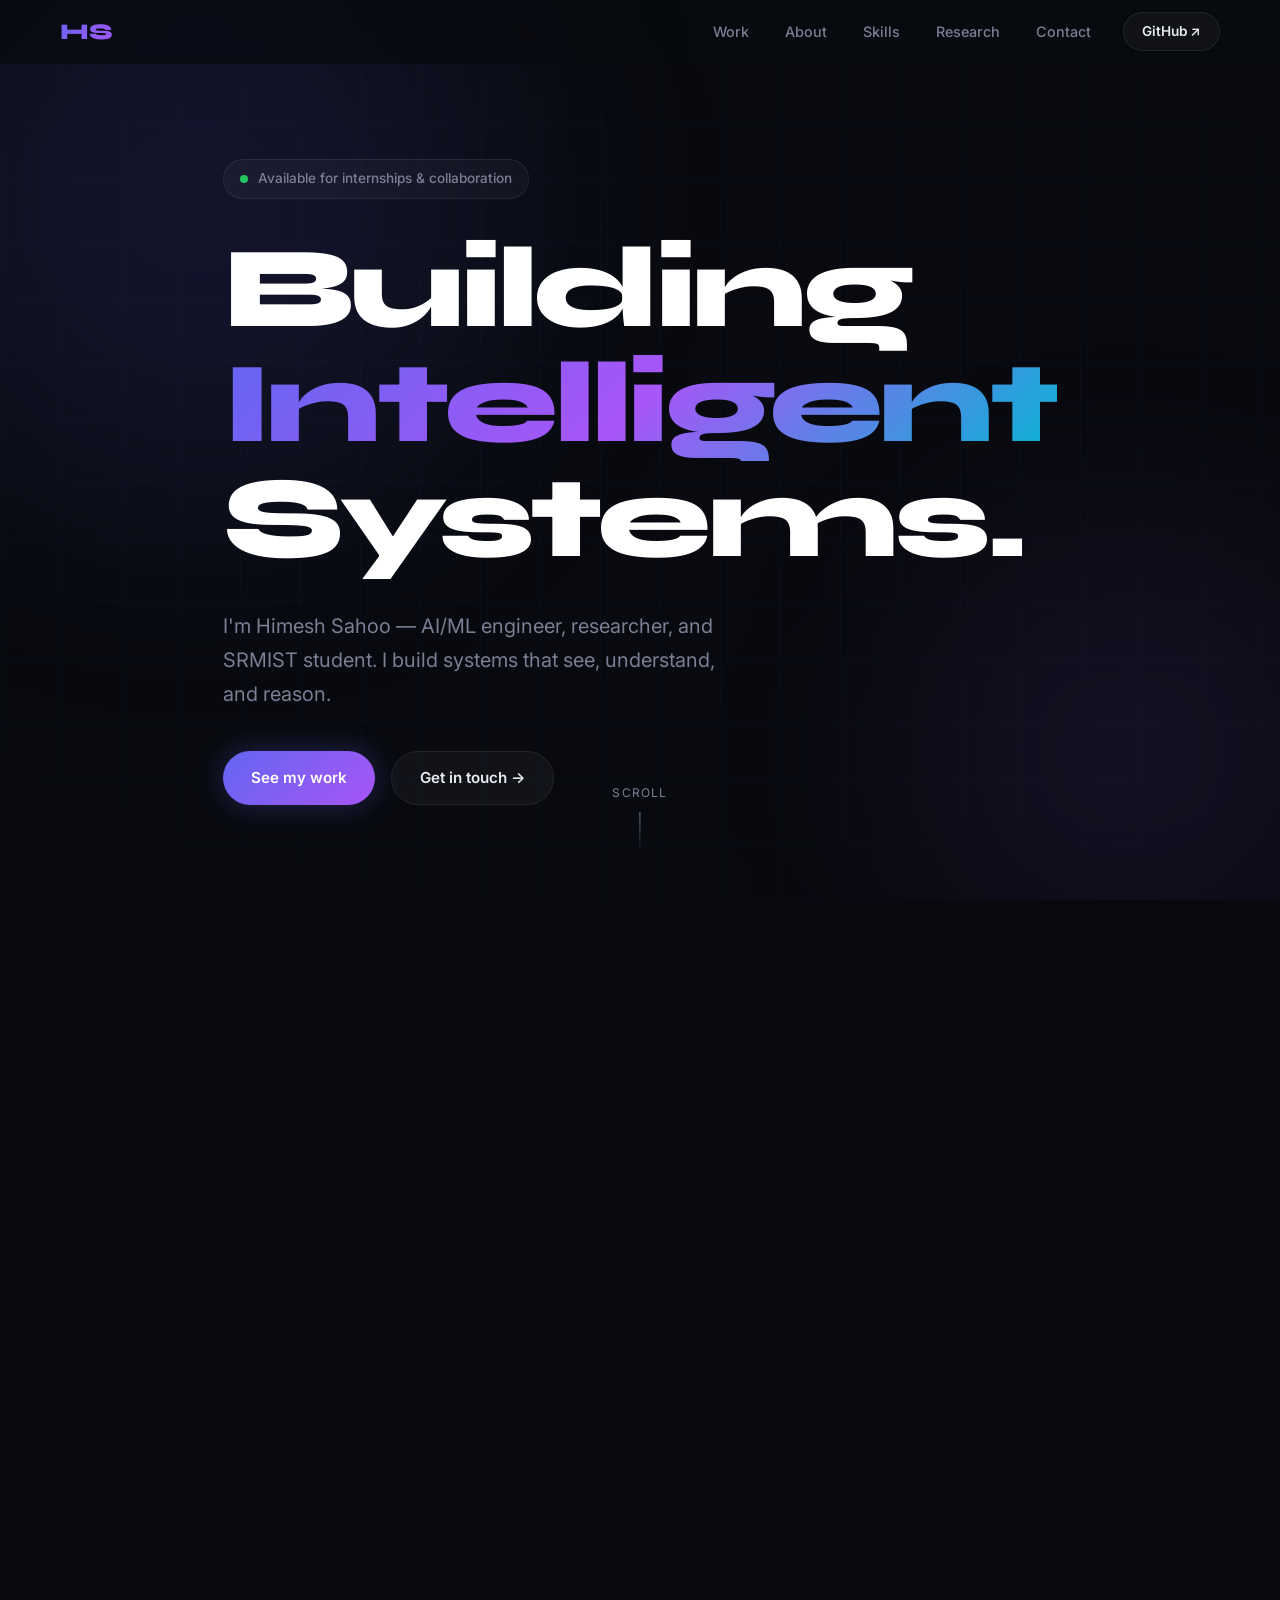
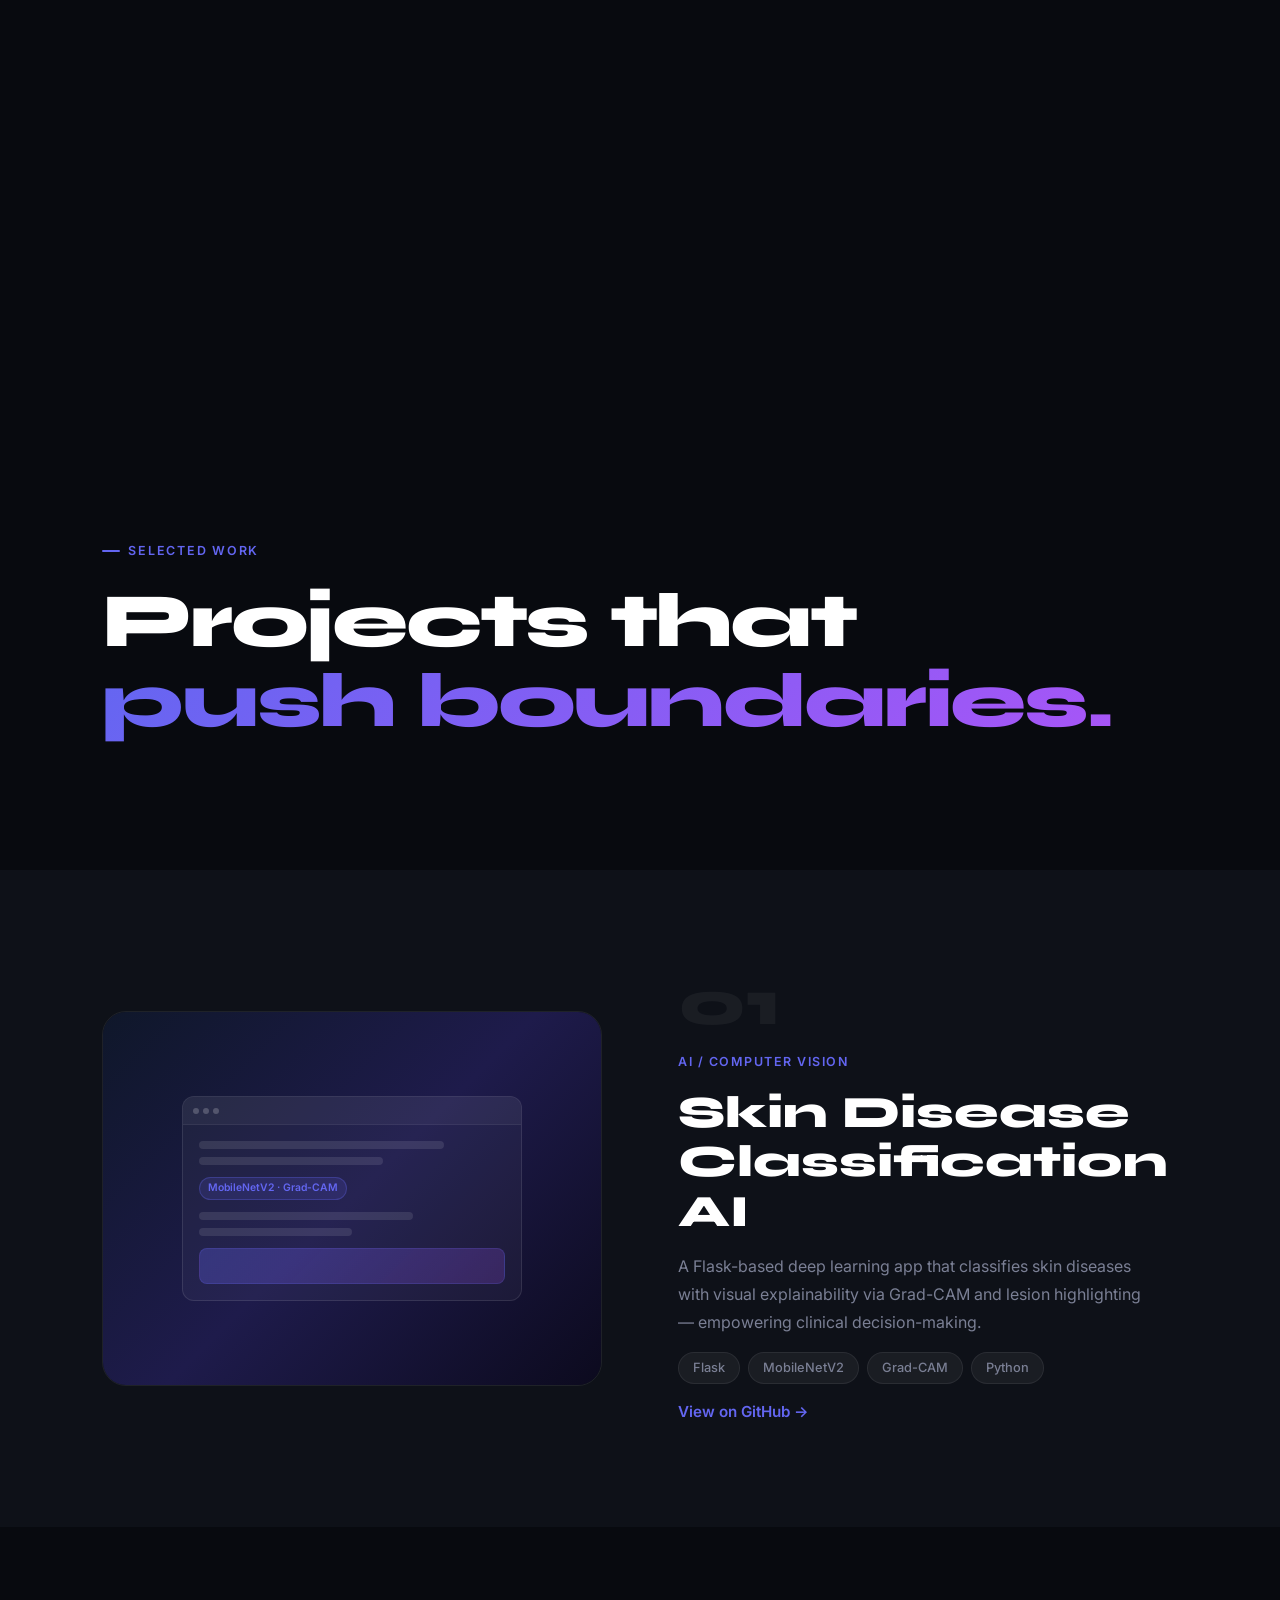
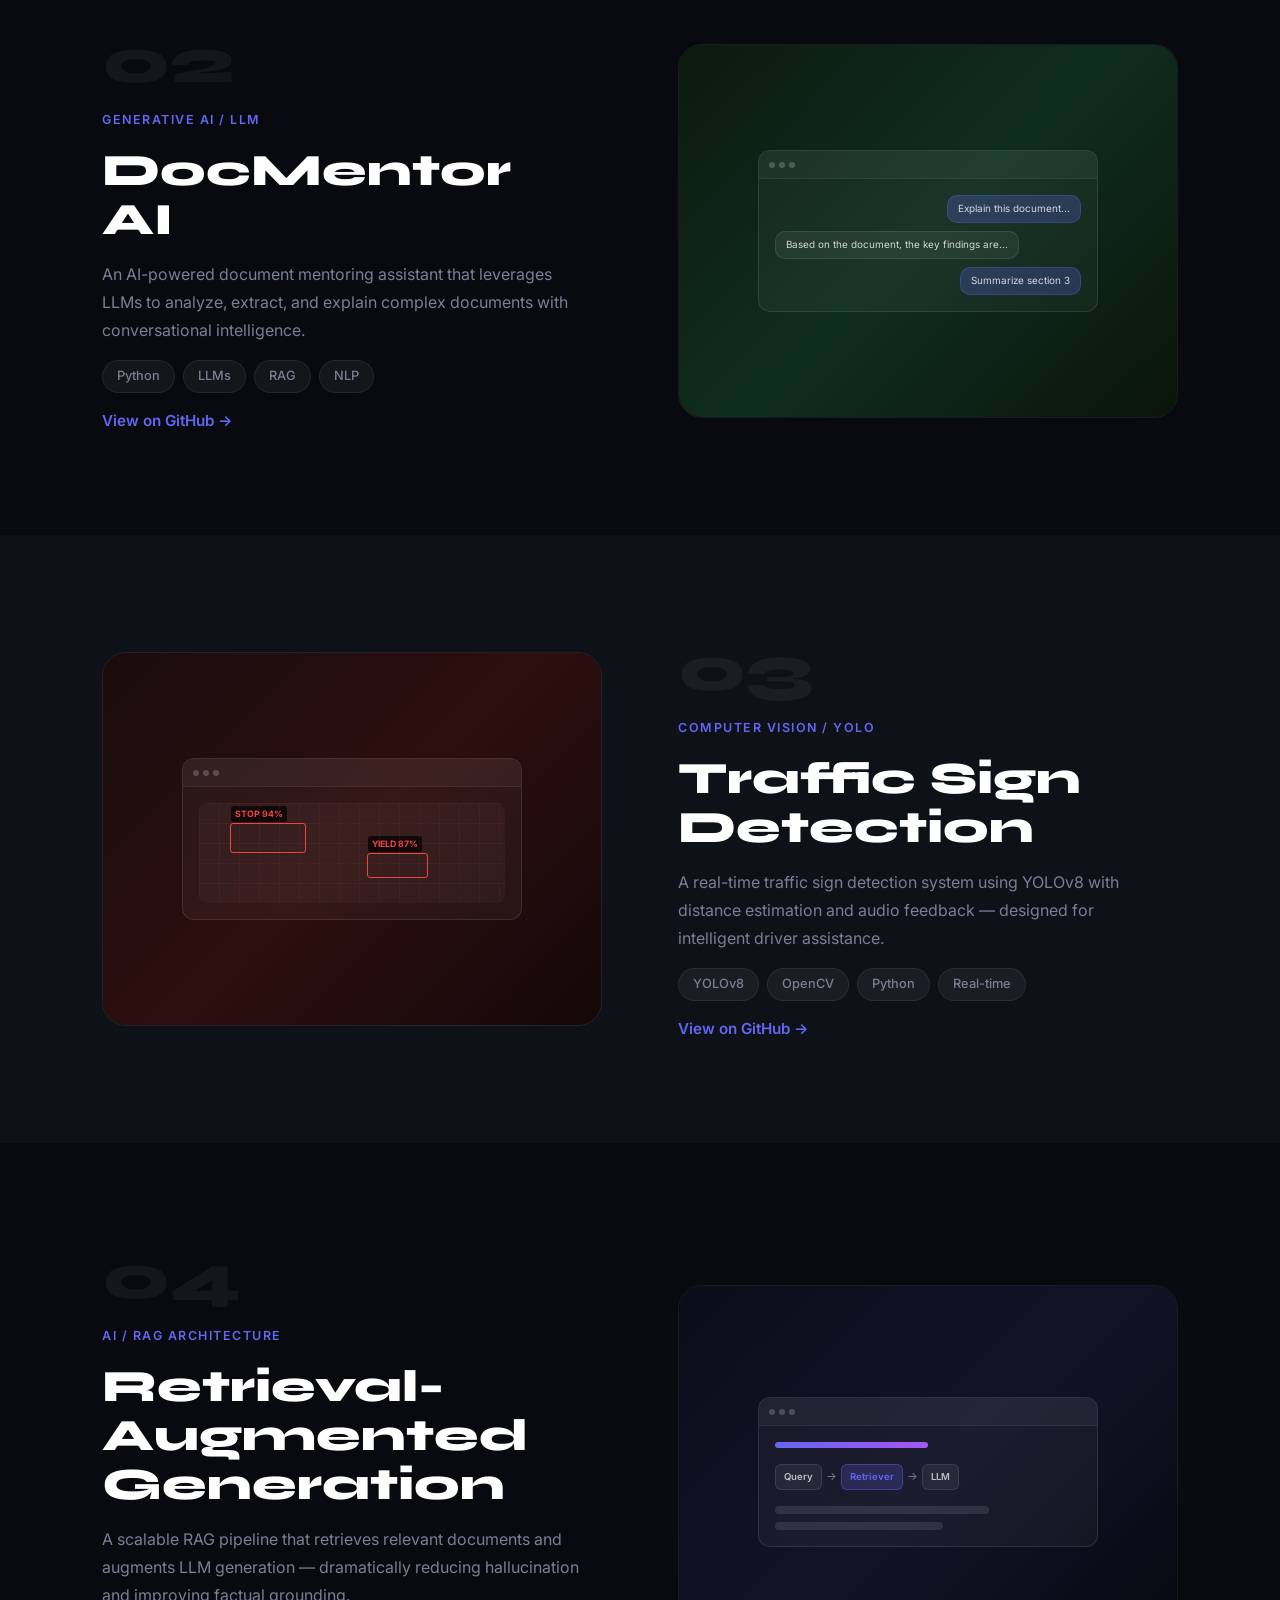
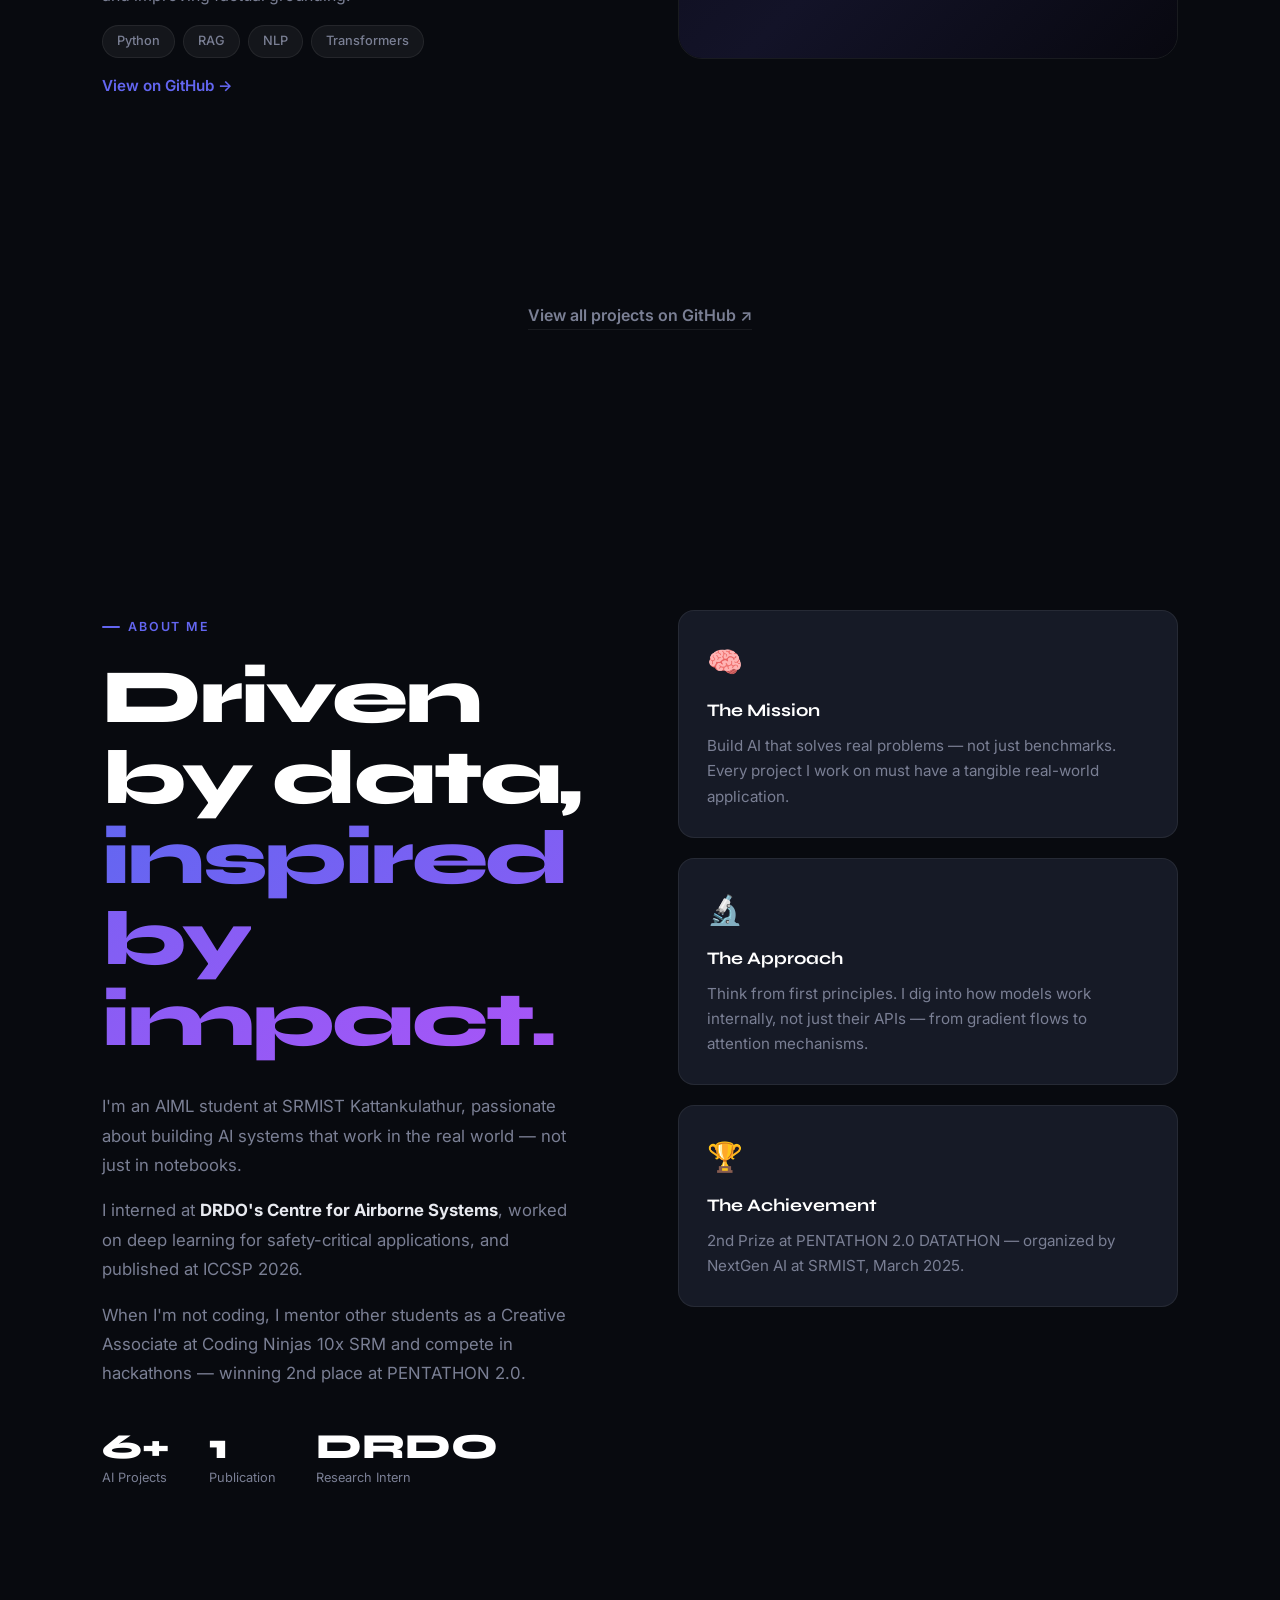
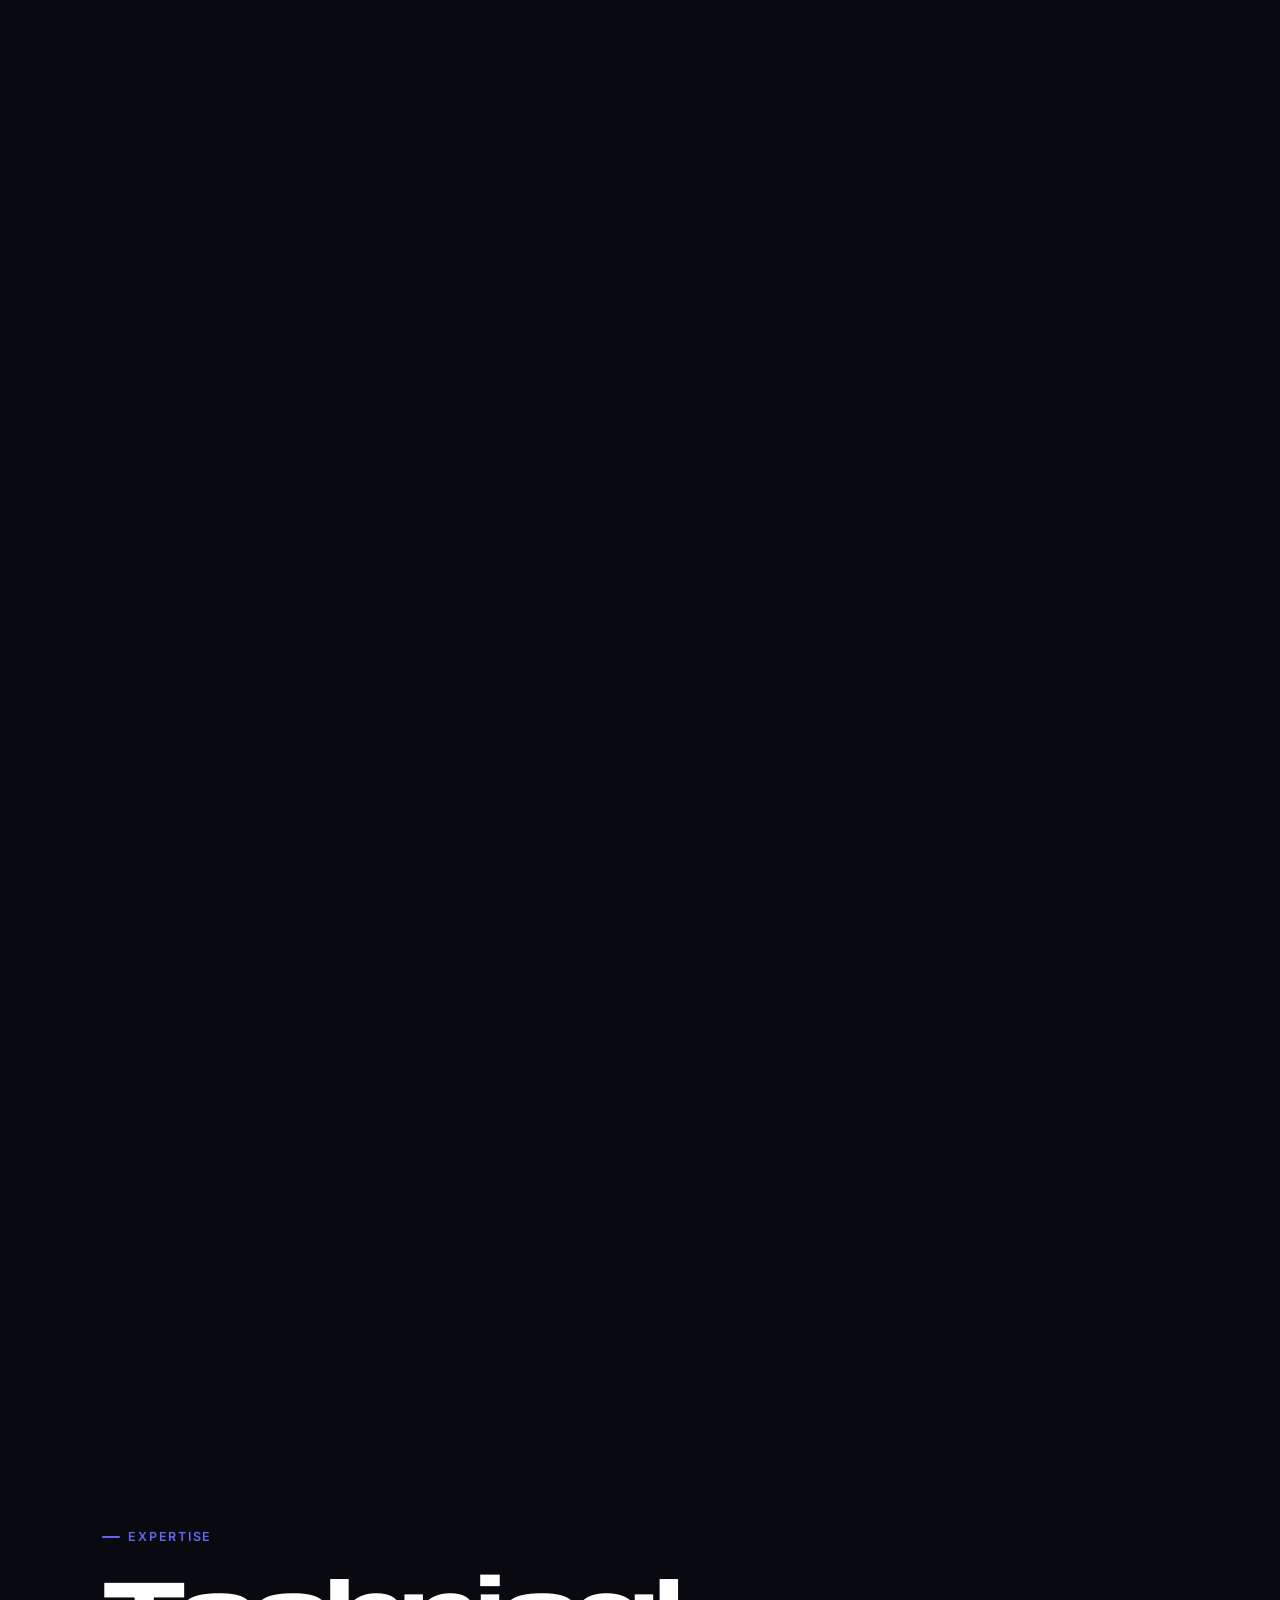
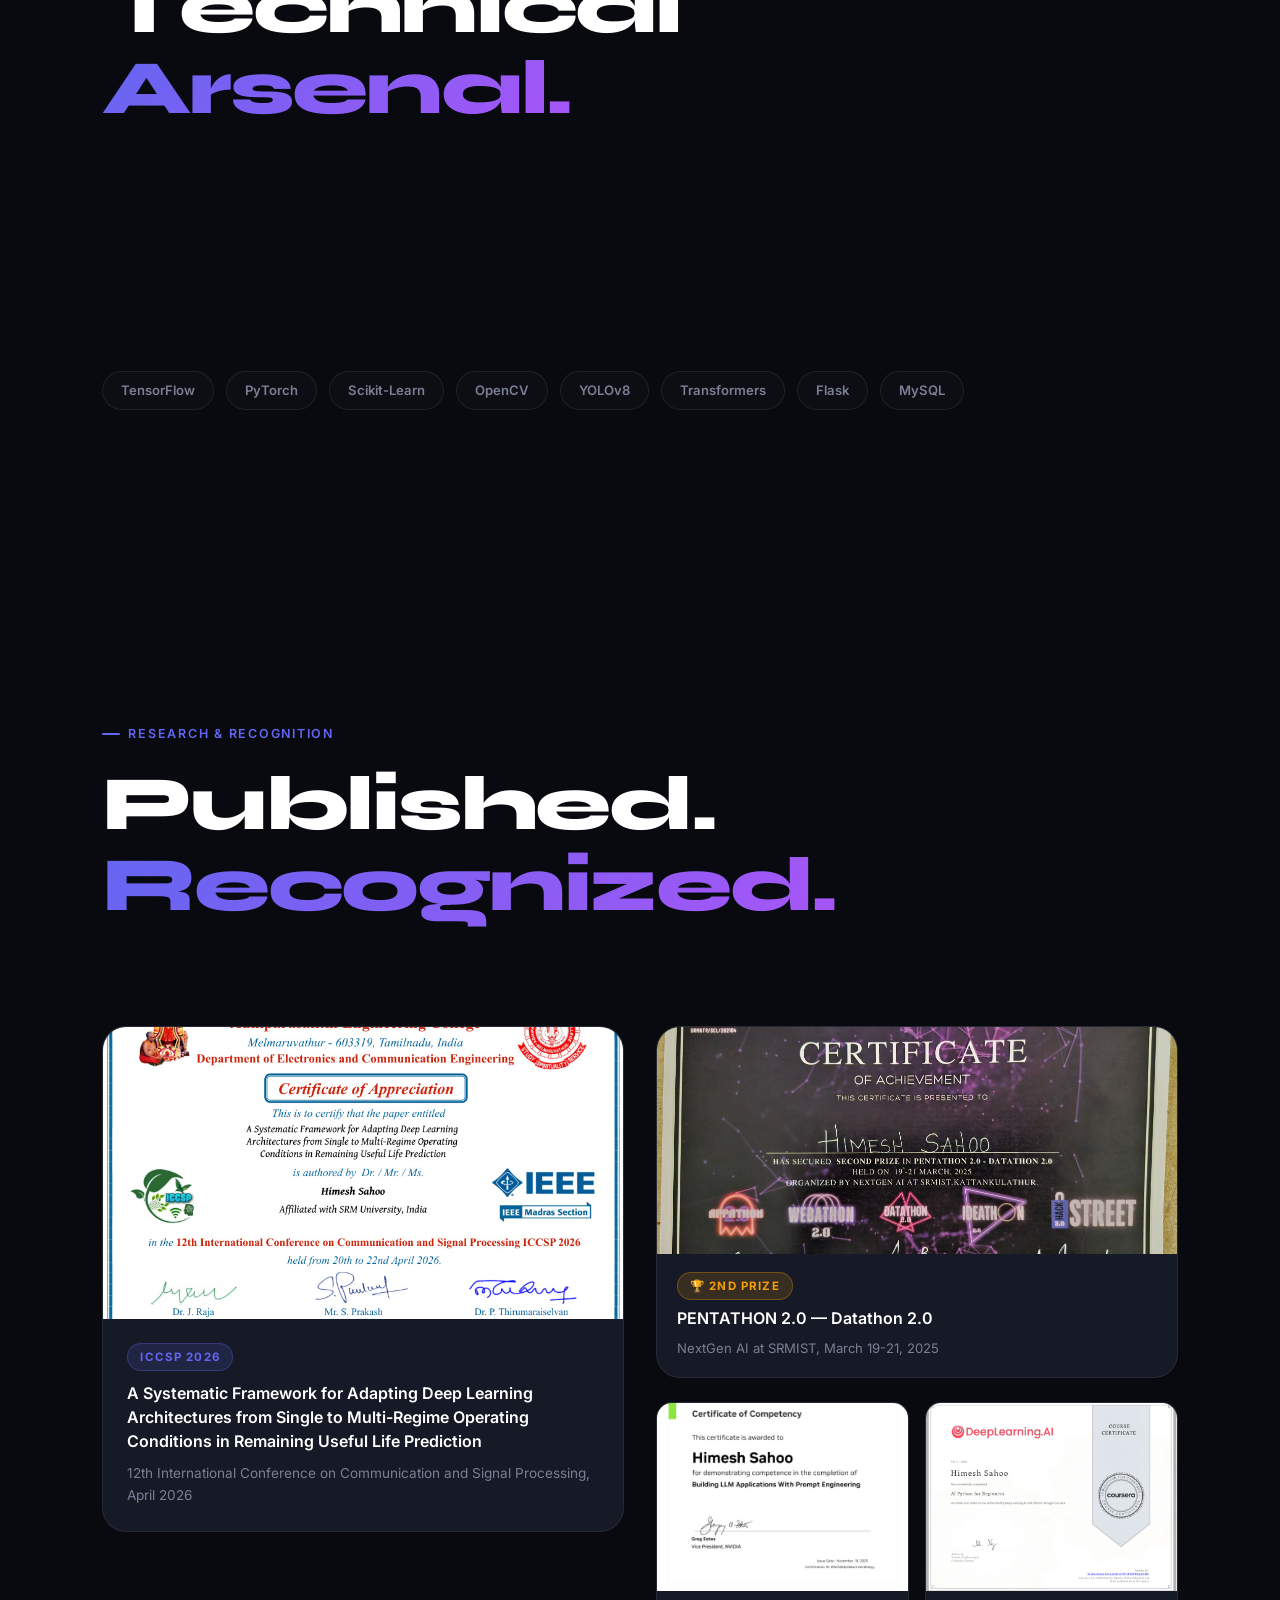
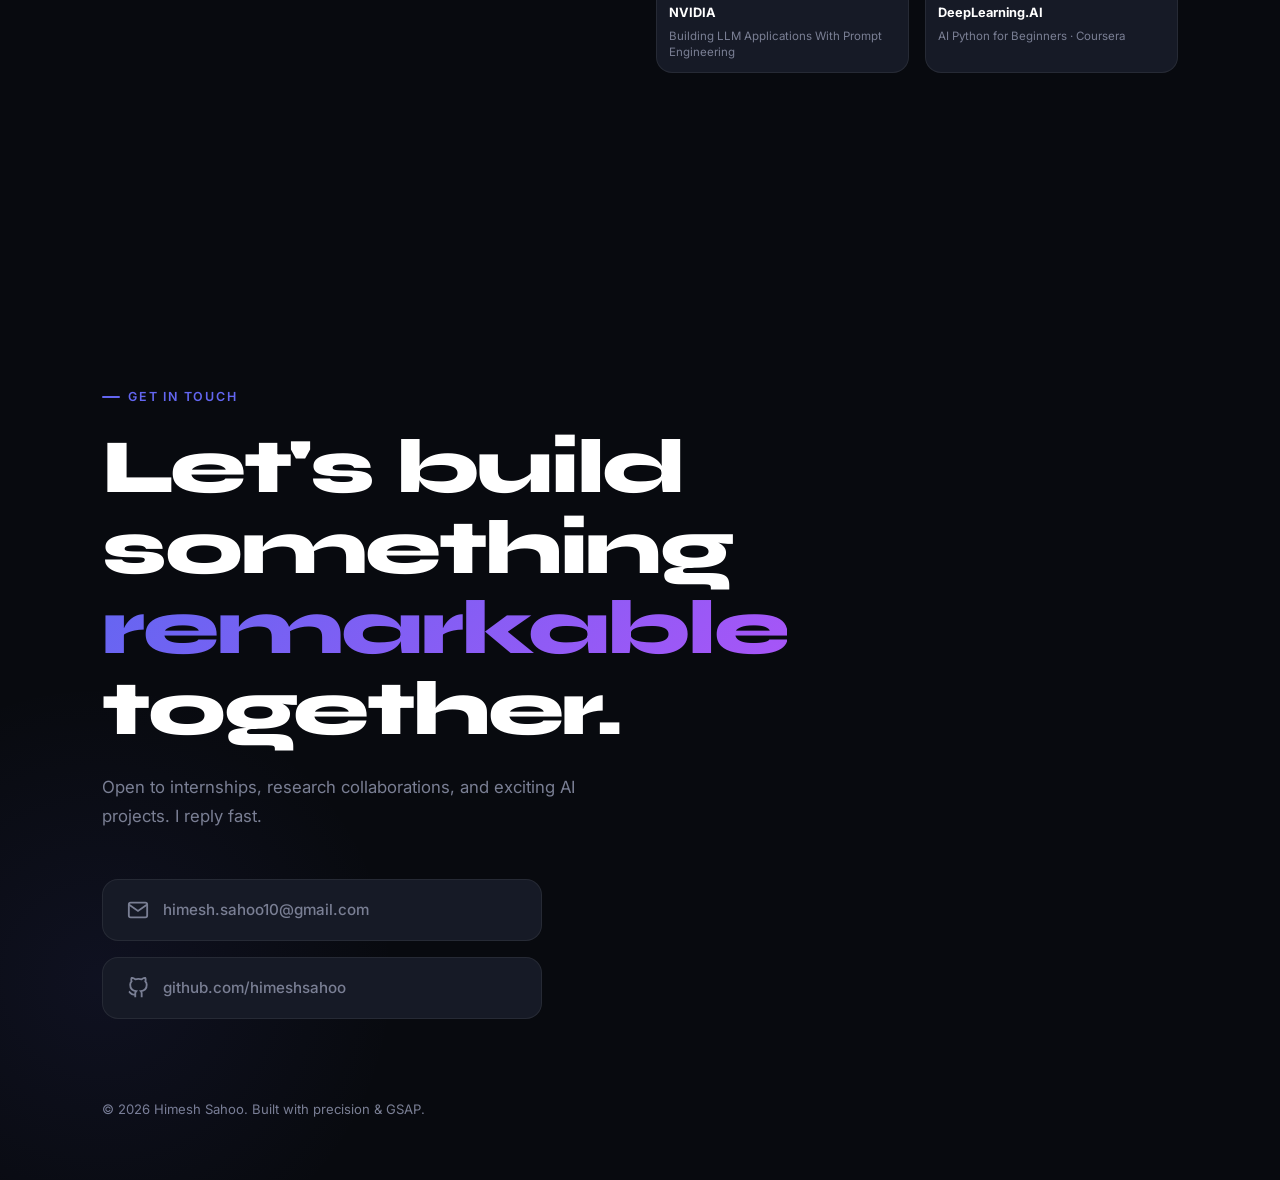
==== commit eee04ad0: "feat: complete rebuild — Apple-style GSAP+ScrollTrigger portfolio" ====
--- a/index.html
+++ b/index.html
@@ -1,507 +1,472 @@
-<!doctype html>
+<!DOCTYPE html>
 <html lang="en">
-  <head>
-    <meta charset="UTF-8" />
-    <meta name="viewport" content="width=device-width, initial-scale=1.0" />
-    <meta name="theme-color" content="#030712" />
-    <title>Himesh Sahoo | AIML Portfolio</title>
-    <meta
-      name="description"
-      content="Himesh Sahoo's interactive AIML portfolio featuring machine learning projects, deep learning work, and contact details."
-    />
-    <link rel="preconnect" href="https://fonts.googleapis.com">
-    <link rel="preconnect" href="https://fonts.gstatic.com" crossorigin>
-    <link href="https://fonts.googleapis.com/css2?family=Outfit:wght@300;400;500;600;700;800&family=Inter:wght@300;400;500;600&display=swap" rel="stylesheet">
-    <link rel="stylesheet" href="styles.css" />
-  </head>
-  <body>
-    <!-- Background Effects -->
-    <div class="glow-bg">
-      <div class="glow glow-1"></div>
-      <div class="glow glow-2"></div>
-      <div class="glow glow-3"></div>
-    </div>
-    <div class="noise-overlay"></div>
-
-    <div class="page-shell">
-      <header class="topbar glass">
-        <a class="brand" href="#home">
-          <div class="brand-logo">H</div>
-          <span>Himesh Sahoo</span>
-        </a>
-
-        <nav class="nav" aria-label="Primary">
-          <a href="#about">About</a>
-          <a href="#work">Work</a>
-          <a href="#experience">Experience</a>
-          <a href="#publications">Publications</a>
-          <a href="#achievements">Achievements</a>
-          <a href="#skills">Skills</a>
-          <a href="#contact">Contact</a>
-        </nav>
-
-        <button class="theme-toggle" id="themeToggle" type="button" aria-label="Toggle accent mode">
-          <span class="toggle-icon"></span>
-          <span>Hyper Mode</span>
-        </button>
-      </header>
-
-      <main>
-        <section class="hero" id="home">
-          <div class="hero-content reveal">
-            <div class="badge">
-              <span class="badge-dot"></span>
-              <span>Available for internships & collaboration</span>
-            </div>
-            <h1>
-              Building Intelligent <br />
-              <span class="text-gradient">Systems & AI</span> Solutions.
-            </h1>
-            <p class="lede">
-              I’m Himesh Sahoo, an AIML student at SRMIST focused on Machine Learning, Deep Learning, Python, and practical applications that solve real-world problems.
-            </p>
-
-            <div class="hero-actions">
-              <a class="btn btn-primary" href="#work">
-                View My Work
-                <svg width="20" height="20" viewBox="0 0 24 24" fill="none" stroke="currentColor" stroke-width="2" stroke-linecap="round" stroke-linejoin="round"><line x1="5" y1="12" x2="19" y2="12"></line><polyline points="12 5 19 12 12 19"></polyline></svg>
-              </a>
-              <a class="btn btn-secondary" href="#contact">Let’s Talk</a>
-            </div>
-
-            <div class="stats-grid">
-              <div class="stat-card glass hover-card">
-                <h3 data-count="6">0</h3>
-                <p>GitHub Projects</p>
-              </div>
-              <div class="stat-card glass hover-card">
-                <h3 data-count="1">0</h3>
-                <p>DRDO Internship</p>
-              </div>
-              <div class="stat-card glass hover-card">
-                <h3 data-count="4">0</h3>
-                <p>Core Focus Areas</p>
-              </div>
-            </div>
-          </div>
-
-          <div class="hero-visual reveal delay-1">
-            <div class="portrait-container hover-3d">
-              <div class="portrait-ring"></div>
-              <img id="portrait" src="assets/profile.jpg" alt="Himesh Sahoo" onerror="this.src='assets/profile.svg'" />
-              
-              <div class="floating-badge badge-1 glass">
-                <svg width="20" height="20" viewBox="0 0 24 24" fill="none" stroke="var(--primary)" stroke-width="2"><path d="M12 2L2 7l10 5 10-5-10-5zM2 17l10 5 10-5M2 12l10 5 10-5"/></svg>
-                <span>Deep Learning</span>
-              </div>
-              <div class="floating-badge badge-2 glass">
-                <svg width="20" height="20" viewBox="0 0 24 24" fill="none" stroke="var(--secondary)" stroke-width="2"><path d="M21 16V8a2 2 0 0 0-1-1.73l-7-4a2 2 0 0 0-2 0l-7 4A2 2 0 0 0 3 8v8a2 2 0 0 0 1 1.73l7 4a2 2 0 0 0 2 0l7-4A2 2 0 0 0 21 16z"/></svg>
-                <span>Python Dev</span>
-              </div>
-            </div>
-          </div>
-        </section>
-
-        <section class="ticker" aria-label="Capabilities ticker">
-          <div class="ticker-content">
-            <div class="ticker-track">
-              <!-- Repeated items for infinite scroll -->
-              <span><span class="ticker-dot"></span> Machine Learning</span>
-              <span><span class="ticker-dot"></span> Deep Learning</span>
-              <span><span class="ticker-dot"></span> Python</span>
-              <span><span class="ticker-dot"></span> Flask</span>
-              <span><span class="ticker-dot"></span> Computer Vision</span>
-              <span><span class="ticker-dot"></span> NLP</span>
-              <span><span class="ticker-dot"></span> TensorFlow</span>
-              <span><span class="ticker-dot"></span> Machine Learning</span>
-              <span><span class="ticker-dot"></span> Deep Learning</span>
-              <span><span class="ticker-dot"></span> Python</span>
-              <span><span class="ticker-dot"></span> Flask</span>
-              <span><span class="ticker-dot"></span> Computer Vision</span>
-              <span><span class="ticker-dot"></span> NLP</span>
-              <span><span class="ticker-dot"></span> TensorFlow</span>
-            </div>
-          </div>
-        </section>
-
-        <section class="section" id="about">
-          <div class="section-header reveal">
-            <span class="section-subtitle">About Me</span>
-            <h2 class="section-title">Driven by data, <br/><span class="text-gradient">inspired by impact.</span></h2>
-          </div>
-          
-          <div class="about-grid reveal">
-            <div class="about-card glass hover-card">
-              <div class="card-icon">
-                <svg width="24" height="24" viewBox="0 0 24 24" fill="none" stroke="currentColor" stroke-width="2"><path d="M12 2v20M17 5H9.5a3.5 3.5 0 0 0 0 7h5a3.5 3.5 0 0 1 0 7H6"/></svg>
-              </div>
-              <h3>The Mission</h3>
-              <p>I’m an AIML student at SRMIST with a strong interest in machine learning, deep learning, and building real-world applications using Python.</p>
-            </div>
-            <div class="about-card glass highlight-card hover-card">
-               <div class="card-icon">
-                <svg width="24" height="24" viewBox="0 0 24 24" fill="none" stroke="currentColor" stroke-width="2"><polygon points="12 2 15.09 8.26 22 9.27 17 14.14 18.18 21.02 12 17.77 5.82 21.02 7 14.14 2 9.27 8.91 8.26 12 2"></polygon></svg>
-              </div>
-              <h3>The Approach</h3>
-              <p>I enjoy projects that challenge me to think logically, solve problems, and understand how AI systems work internally from the ground up.</p>
-            </div>
-          </div>
-        </section>
-
-        <section class="section" id="work">
-          <div class="section-header text-center reveal">
-            <span class="section-subtitle">Portfolio</span>
-            <h2 class="section-title">Featured <span class="text-gradient">Projects</span></h2>
-            <p class="section-desc">Real-world applications built to solve complex problems.</p>
-          </div>
-
-          <div class="filter-tabs reveal">
-            <button class="filter-btn active" data-filter="all">All</button>
-            <button class="filter-btn" data-filter="ai">AI / ML</button>
-            <button class="filter-btn" data-filter="python">Python</button>
-            <button class="filter-btn" data-filter="desktop">Desktop</button>
-          </div>
-
-          <div class="projects-grid">
-            <!-- Project 1 -->
-            <div class="project-card glass hover-3d reveal" data-category="ai python">
-              <div class="project-content">
-                <div class="project-header">
-                  <div class="project-links">
-                    <a href="https://github.com/himeshsahoo/skin-diseases-classification" class="icon-link"><svg width="20" height="20" viewBox="0 0 24 24" fill="none" stroke="currentColor" stroke-width="2"><path d="M9 19c-5 1.5-5-2.5-7-3m14 6v-3.87a3.37 3.37 0 0 0-.94-2.61c3.14-.35 6.44-1.54 6.44-7A5.44 5.44 0 0 0 20 4.77 5.07 5.07 0 0 0 19.91 1S18.73.65 16 2.48a13.38 13.38 0 0 0-7 0C6.27.65 5.09 1 5.09 1A5.07 5.07 0 0 0 5 4.77a5.44 5.44 0 0 0-1.5 3.78c0 5.42 3.3 6.61 6.44 7A3.37 3.37 0 0 0 9 18.13V22"></path></svg></a>
-                  </div>
-                  <span class="project-type">AI / Flask App</span>
-                </div>
-                <h3 class="project-title">Skin Disease Classification AI</h3>
-                <p class="project-desc">A Flask-based deep learning app that classifies skin diseases with explainability features like Grad-CAM and lesion highlighting.</p>
-                <div class="project-tags">
-                  <span>Flask</span><span>MobileNetV2</span><span>Grad-CAM</span>
+<head>
+  <meta charset="UTF-8" />
+  <meta name="viewport" content="width=device-width, initial-scale=1.0" />
+  <meta name="theme-color" content="#080a0f" />
+  <title>Himesh Sahoo — AI/ML Engineer</title>
+  <meta name="description" content="Himesh Sahoo is an AI/ML engineer and researcher at SRMIST, specializing in deep learning, computer vision, and generative AI systems." />
+  <link rel="preconnect" href="https://fonts.googleapis.com" />
+  <link rel="preconnect" href="https://fonts.gstatic.com" crossorigin />
+  <link href="https://fonts.googleapis.com/css2?family=Inter:wght@300;400;500;600&family=Syne:wght@700;800&display=swap" rel="stylesheet" />
+  <link rel="stylesheet" href="styles.css" />
+</head>
+<body>
+
+  <!-- NAV -->
+  <nav class="nav" id="nav" aria-label="Site navigation">
+    <a class="nav-logo" href="#hero">HS</a>
+    <ul class="nav-links" role="list">
+      <li><a href="#projects">Work</a></li>
+      <li><a href="#about">About</a></li>
+      <li><a href="#skills">Skills</a></li>
+      <li><a href="#publications">Research</a></li>
+      <li><a href="#contact">Contact</a></li>
+    </ul>
+    <a href="https://github.com/himeshsahoo" target="_blank" rel="noopener" class="nav-cta">GitHub ↗</a>
+    <button class="nav-burger" id="navBurger" aria-label="Toggle menu">
+      <span></span><span></span>
+    </button>
+  </nav>
+  <div class="mobile-menu" id="mobileMenu">
+    <a href="#projects">Work</a>
+    <a href="#about">About</a>
+    <a href="#skills">Skills</a>
+    <a href="#publications">Research</a>
+    <a href="#contact">Contact</a>
+  </div>
+
+  <!-- SCROLL PROGRESS -->
+  <div class="scroll-progress-bar" id="scrollProgressBar"></div>
+
+  <!-- ============================
+       SECTION 1: HERO
+       ============================ -->
+  <section class="hero-section" id="hero">
+    <div class="hero-pin-wrapper" id="heroPinWrapper">
+      <div class="hero-bg-grid"></div>
+      <div class="hero-glow hero-glow-1"></div>
+      <div class="hero-glow hero-glow-2"></div>
+
+      <div class="hero-content" id="heroContent">
+        <div class="hero-eyebrow" id="heroEyebrow">
+          <span class="dot-pulse"></span>
+          Available for internships &amp; collaboration
+        </div>
+        <h1 class="hero-title" id="heroTitle">
+          <span class="hero-line" id="heroLine1">Building</span>
+          <span class="hero-line hero-line-accent" id="heroLine2">Intelligent</span>
+          <span class="hero-line" id="heroLine3">Systems.</span>
+        </h1>
+        <p class="hero-sub" id="heroSub">
+          I'm Himesh Sahoo — AI/ML engineer, researcher, and SRMIST student.
+          I build systems that see, understand, and reason.
+        </p>
+        <div class="hero-actions" id="heroActions">
+          <a href="#projects" class="btn btn-primary">See my work</a>
+          <a href="#contact" class="btn btn-ghost">Get in touch →</a>
+        </div>
+      </div>
+
+      <div class="hero-scroll-hint" id="heroScrollHint">
+        <span>Scroll</span>
+        <div class="scroll-line"></div>
+      </div>
+    </div>
+    <!-- Extra scroll space for pin animation -->
+    <div class="hero-spacer"></div>
+  </section>
+
+  <!-- ============================
+       SECTION 2: PROJECTS
+       ============================ -->
+  <section class="projects-section" id="projects">
+    <div class="projects-intro">
+      <p class="label-tag">Selected Work</p>
+      <h2 class="section-heading">Projects that<br /><em>push boundaries.</em></h2>
+    </div>
+
+    <!-- Project Panel 1 -->
+    <div class="project-panel" id="proj-1">
+      <div class="project-panel-inner">
+        <div class="proj-media" id="projMedia1">
+          <div class="proj-img-wrap">
+            <div class="proj-img-bg proj-bg-1"></div>
+            <div class="proj-mockup">
+              <div class="mockup-screen">
+                <div class="mockup-bar"></div>
+                <div class="mockup-content">
+                  <div class="mockup-line w80"></div>
+                  <div class="mockup-line w60"></div>
+                  <div class="mockup-badge">MobileNetV2 · Grad-CAM</div>
+                  <div class="mockup-line w70"></div>
+                  <div class="mockup-line w50"></div>
+                  <div class="mockup-accent-block"></div>
                 </div>
               </div>
             </div>
-
-            <!-- Project 2 -->
-            <div class="project-card glass hover-3d reveal delay-1" data-category="ai python">
-              <div class="project-content">
-                <div class="project-header">
-                  <div class="project-links">
-                    <a href="https://github.com/himeshsahoo/DocMentorAI" class="icon-link"><svg width="20" height="20" viewBox="0 0 24 24" fill="none" stroke="currentColor" stroke-width="2"><path d="M9 19c-5 1.5-5-2.5-7-3m14 6v-3.87a3.37 3.37 0 0 0-.94-2.61c3.14-.35 6.44-1.54 6.44-7A5.44 5.44 0 0 0 20 4.77 5.07 5.07 0 0 0 19.91 1S18.73.65 16 2.48a13.38 13.38 0 0 0-7 0C6.27.65 5.09 1 5.09 1A5.07 5.07 0 0 0 5 4.77a5.44 5.44 0 0 0-1.5 3.78c0 5.42 3.3 6.61 6.44 7A3.37 3.37 0 0 0 9 18.13V22"></path></svg></a>
-                  </div>
-                  <span class="project-type">Generative AI</span>
-                </div>
-                <h3 class="project-title">DocMentorAI</h3>
-                <p class="project-desc">An AI-powered document mentoring assistant that utilizes LLMs to analyze and extract information from complex documents.</p>
-                <div class="project-tags">
-                  <span>Python</span><span>LLM</span><span>AI</span>
-                </div>
-              </div>
-            </div>
-
-            <!-- Project 3 -->
-            <div class="project-card glass hover-3d reveal" data-category="ai python">
-              <div class="project-content">
-                <div class="project-header">
-                  <div class="project-links">
-                    <a href="https://github.com/himeshsahoo/traffic-sign-detection-using-yolo-v8" class="icon-link"><svg width="20" height="20" viewBox="0 0 24 24" fill="none" stroke="currentColor" stroke-width="2"><path d="M9 19c-5 1.5-5-2.5-7-3m14 6v-3.87a3.37 3.37 0 0 0-.94-2.61c3.14-.35 6.44-1.54 6.44-7A5.44 5.44 0 0 0 20 4.77 5.07 5.07 0 0 0 19.91 1S18.73.65 16 2.48a13.38 13.38 0 0 0-7 0C6.27.65 5.09 1 5.09 1A5.07 5.07 0 0 0 5 4.77a5.44 5.44 0 0 0-1.5 3.78c0 5.42 3.3 6.61 6.44 7A3.37 3.37 0 0 0 9 18.13V22"></path></svg></a>
-                  </div>
-                  <span class="project-type">Computer Vision</span>
-                </div>
-                <h3 class="project-title">YOLOv8 Traffic Sign Detection</h3>
-                <p class="project-desc">A real-time traffic sign detection system with distance estimation and audio feedback for detected signs.</p>
-                <div class="project-tags">
-                  <span>YOLOv8</span><span>OpenCV</span><span>Python</span>
-                </div>
-              </div>
-            </div>
-
-            <!-- Project 4 -->
-            <div class="project-card glass hover-3d reveal delay-1" data-category="ai python">
-              <div class="project-content">
-                <div class="project-header">
-                  <div class="project-links">
-                    <a href="https://github.com/himeshsahoo/RAG" class="icon-link"><svg width="20" height="20" viewBox="0 0 24 24" fill="none" stroke="currentColor" stroke-width="2"><path d="M9 19c-5 1.5-5-2.5-7-3m14 6v-3.87a3.37 3.37 0 0 0-.94-2.61c3.14-.35 6.44-1.54 6.44-7A5.44 5.44 0 0 0 20 4.77 5.07 5.07 0 0 0 19.91 1S18.73.65 16 2.48a13.38 13.38 0 0 0-7 0C6.27.65 5.09 1 5.09 1A5.07 5.07 0 0 0 5 4.77a5.44 5.44 0 0 0-1.5 3.78c0 5.42 3.3 6.61 6.44 7A3.37 3.37 0 0 0 9 18.13V22"></path></svg></a>
-                  </div>
-                  <span class="project-type">AI / RAG System</span>
-                </div>
-                <h3 class="project-title">Retrieval-Augmented Generation (RAG)</h3>
-                <p class="project-desc">A scalable system to retrieve relevant documents and augment language model generation, reducing hallucination and improving factual accuracy.</p>
-                <div class="project-tags">
-                  <span>Python</span><span>RAG</span><span>NLP</span>
-                </div>
-              </div>
-            </div>
-
-            <!-- Project 5 -->
-            <div class="project-card glass hover-3d reveal" data-category="ai python">
-              <div class="project-content">
-                <div class="project-header">
-                  <div class="project-links">
-                    <a href="https://github.com/himeshsahoo/beauty-scoring-system" class="icon-link"><svg width="20" height="20" viewBox="0 0 24 24" fill="none" stroke="currentColor" stroke-width="2"><path d="M9 19c-5 1.5-5-2.5-7-3m14 6v-3.87a3.37 3.37 0 0 0-.94-2.61c3.14-.35 6.44-1.54 6.44-7A5.44 5.44 0 0 0 20 4.77 5.07 5.07 0 0 0 19.91 1S18.73.65 16 2.48a13.38 13.38 0 0 0-7 0C6.27.65 5.09 1 5.09 1A5.07 5.07 0 0 0 5 4.77a5.44 5.44 0 0 0-1.5 3.78c0 5.42 3.3 6.61 6.44 7A3.37 3.37 0 0 0 9 18.13V22"></path></svg></a>
-                  </div>
-                  <span class="project-type">Computer Vision</span>
-                </div>
-                <h3 class="project-title">Beauty Scoring System</h3>
-                <p class="project-desc">An automated facial beauty scoring application using modern computer vision and deep learning architectures to extract aesthetic features.</p>
-                <div class="project-tags">
-                  <span>Python</span><span>OpenCV</span><span>Deep Learning</span>
-                </div>
-              </div>
-            </div>
-
-            <!-- Project 6 -->
-            <div class="project-card glass hover-3d reveal delay-1" data-category="ai python">
-              <div class="project-content">
-                <div class="project-header">
-                  <div class="project-links">
-                    <a href="https://github.com/himeshsahoo/APT-forecast" class="icon-link"><svg width="20" height="20" viewBox="0 0 24 24" fill="none" stroke="currentColor" stroke-width="2"><path d="M9 19c-5 1.5-5-2.5-7-3m14 6v-3.87a3.37 3.37 0 0 0-.94-2.61c3.14-.35 6.44-1.54 6.44-7A5.44 5.44 0 0 0 20 4.77 5.07 5.07 0 0 0 19.91 1S18.73.65 16 2.48a13.38 13.38 0 0 0-7 0C6.27.65 5.09 1 5.09 1A5.07 5.07 0 0 0 5 4.77a5.44 5.44 0 0 0-1.5 3.78c0 5.42 3.3 6.61 6.44 7A3.37 3.37 0 0 0 9 18.13V22"></path></svg></a>
-                  </div>
-                  <span class="project-type">Machine Learning</span>
-                </div>
-                <h3 class="project-title">APT Forecast</h3>
-                <p class="project-desc">A time-series and predictive machine learning model for forecasting Advanced Persistent Threats (APTs) to aid cybersecurity defense measures.</p>
-                <div class="project-tags">
-                  <span>Python</span><span>Machine Learning</span><span>Forecasting</span>
-                </div>
-              </div>
-            </div>
-          </div>
-        </section>
-
-        <section class="section" id="skills">
-          <div class="section-header reveal">
-            <span class="section-subtitle">Expertise</span>
-            <h2 class="section-title">Technical <span class="text-gradient">Arsenal</span></h2>
-          </div>
-
-          <div class="skills-grid">
-            <div class="skills-bars reveal">
-              <div class="skill-item">
-                <div class="skill-info"><span>Python</span><span class="skill-percent">95%</span></div>
-                <div class="progress-bar"><div class="progress-fill" style="--target-width: 95%"></div></div>
-              </div>
-              <div class="skill-item">
-                <div class="skill-info"><span>Machine Learning</span><span class="skill-percent">90%</span></div>
-                <div class="progress-bar"><div class="progress-fill" style="--target-width: 90%"></div></div>
-              </div>
-              <div class="skill-item">
-                <div class="skill-info"><span>Deep Learning</span><span class="skill-percent">88%</span></div>
-                <div class="progress-bar"><div class="progress-fill" style="--target-width: 88%"></div></div>
-              </div>
-              <div class="skill-item">
-                <div class="skill-info"><span>Computer Vision</span><span class="skill-percent">85%</span></div>
-                <div class="progress-bar"><div class="progress-fill" style="--target-width: 85%"></div></div>
-              </div>
-              <div class="skill-item">
-                <div class="skill-info"><span>Generative AI / RAG</span><span class="skill-percent">80%</span></div>
-                <div class="progress-bar"><div class="progress-fill" style="--target-width: 80%"></div></div>
-              </div>
-            </div>
-
-            <div class="tech-stack glass hover-card reveal delay-1">
-              <h3>Core Technologies</h3>
-              <div class="stack-list">
-                <div class="stack-item">
-                  <div class="stack-icon">🐍</div>
-                  <div>
-                    <h4>Languages</h4>
-                    <p>Python, Java, JavaScript, SQL</p>
-                  </div>
-                </div>
-                <div class="stack-item">
-                  <div class="stack-icon">🧠</div>
-                  <div>
-                    <h4>AI / ML Frameworks</h4>
-                    <p>TensorFlow, PyTorch, Scikit-Learn, OpenCV</p>
-                  </div>
-                </div>
-                <div class="stack-item">
-                  <div class="stack-icon">🤖</div>
-                  <div>
-                    <h4>Generative AI & NLP</h4>
-                    <p>LLMs, RAG, Transformers, Prompt Engineering</p>
-                  </div>
-                </div>
-                <div class="stack-item">
-                  <div class="stack-icon">🌐</div>
-                  <div>
-                    <h4>Web & Databases</h4>
-                    <p>Flask, HTML/CSS, MySQL</p>
+          </div>
+        </div>
+        <div class="proj-text" id="projText1">
+          <span class="proj-num">01</span>
+          <span class="proj-tag">AI / Computer Vision</span>
+          <h3 class="proj-title">Skin Disease<br/>Classification AI</h3>
+          <p class="proj-desc">A Flask-based deep learning app that classifies skin diseases with visual explainability via Grad-CAM and lesion highlighting — empowering clinical decision-making.</p>
+          <div class="proj-tech">
+            <span>Flask</span><span>MobileNetV2</span><span>Grad-CAM</span><span>Python</span>
+          </div>
+          <a href="https://github.com/himeshsahoo/skin-diseases-classification" target="_blank" class="proj-link">View on GitHub →</a>
+        </div>
+      </div>
+    </div>
+
+    <!-- Project Panel 2 -->
+    <div class="project-panel" id="proj-2">
+      <div class="project-panel-inner proj-panel-reverse">
+        <div class="proj-media" id="projMedia2">
+          <div class="proj-img-wrap">
+            <div class="proj-img-bg proj-bg-2"></div>
+            <div class="proj-mockup">
+              <div class="mockup-screen">
+                <div class="mockup-bar"></div>
+                <div class="mockup-content">
+                  <div class="mockup-chat">
+                    <div class="chat-bubble user">Explain this document...</div>
+                    <div class="chat-bubble ai">Based on the document, the key findings are...</div>
+                    <div class="chat-bubble user">Summarize section 3</div>
                   </div>
                 </div>
               </div>
             </div>
           </div>
-        </section>
-
-        <section class="section" id="publications">
-          <div class="section-header reveal">
-            <span class="section-subtitle">Research</span>
-            <h2 class="section-title">Academic <span class="text-gradient">Publications</span></h2>
-          </div>
-          
-          <div class="publications-grid">
-            <div class="publication-card glass hover-3d reveal lightbox-trigger" data-img="assets/publication-img.jpg">
-              <div class="cert-img-wrapper">
-                <img src="assets/publication-img.jpg" alt="Certificate of Appreciation" class="cert-preview-img" />
-                <div class="cert-overlay">
-                  <span>View Certificate</span>
+        </div>
+        <div class="proj-text" id="projText2">
+          <span class="proj-num">02</span>
+          <span class="proj-tag">Generative AI / LLM</span>
+          <h3 class="proj-title">DocMentor<br/>AI</h3>
+          <p class="proj-desc">An AI-powered document mentoring assistant that leverages LLMs to analyze, extract, and explain complex documents with conversational intelligence.</p>
+          <div class="proj-tech">
+            <span>Python</span><span>LLMs</span><span>RAG</span><span>NLP</span>
+          </div>
+          <a href="https://github.com/himeshsahoo/DocMentorAI" target="_blank" class="proj-link">View on GitHub →</a>
+        </div>
+      </div>
+    </div>
+
+    <!-- Project Panel 3 -->
+    <div class="project-panel" id="proj-3">
+      <div class="project-panel-inner">
+        <div class="proj-media" id="projMedia3">
+          <div class="proj-img-wrap">
+            <div class="proj-img-bg proj-bg-3"></div>
+            <div class="proj-mockup">
+              <div class="mockup-screen">
+                <div class="mockup-bar"></div>
+                <div class="mockup-content">
+                  <div class="mockup-detection">
+                    <div class="det-box" style="top:20%;left:10%;width:25%;height:30%">
+                      <span>STOP 94%</span>
+                    </div>
+                    <div class="det-box" style="top:50%;left:55%;width:20%;height:25%">
+                      <span>YIELD 87%</span>
+                    </div>
+                    <div class="det-lines"></div>
+                  </div>
                 </div>
               </div>
-              <div class="cert-content">
-                <h3 class="publication-title">A Systematic Framework for Adapting Deep Learning Architectures from Single to Multi-Regime Operating Conditions in Remaining Useful Life Prediction</h3>
-                <p class="publication-authors">Himesh Sahoo</p>
-                <p class="publication-venue">12th International Conference on Communication and Signal Processing (ICCSP), April 2026</p>
-              </div>
-            </div>
-          </div>
-        </section>
-
-        <section class="section" id="experience">
-          <div class="section-header reveal">
-            <span class="section-subtitle">Journey</span>
-            <h2 class="section-title">Experience & <span class="text-gradient">Roles</span></h2>
-          </div>
-
-          <div class="timeline">
-            <!-- Timeline Item 1 -->
-            <div class="timeline-item reveal">
-              <div class="timeline-marker"></div>
-              <div class="timeline-content glass hover-card">
-                <div class="timeline-date">Jun 2025 · 1 month</div>
-                <h3 class="timeline-title">Research Intern</h3>
-                <h4 class="timeline-company">DRDO, Centre for Airborne Systems</h4>
-                <p class="timeline-desc">Worked on advanced computer vision and machine learning projects with India's Defence Research and Development Organisation.</p>
-                <div class="timeline-tags">
-                  <span>Computer Vision</span><span>Machine Learning</span>
+            </div>
+          </div>
+        </div>
+        <div class="proj-text" id="projText3">
+          <span class="proj-num">03</span>
+          <span class="proj-tag">Computer Vision / YOLO</span>
+          <h3 class="proj-title">Traffic Sign<br/>Detection</h3>
+          <p class="proj-desc">A real-time traffic sign detection system using YOLOv8 with distance estimation and audio feedback — designed for intelligent driver assistance.</p>
+          <div class="proj-tech">
+            <span>YOLOv8</span><span>OpenCV</span><span>Python</span><span>Real-time</span>
+          </div>
+          <a href="https://github.com/himeshsahoo/traffic-sign-detection-using-yolo-v8" target="_blank" class="proj-link">View on GitHub →</a>
+        </div>
+      </div>
+    </div>
+
+    <!-- Project Panel 4 -->
+    <div class="project-panel" id="proj-4">
+      <div class="project-panel-inner proj-panel-reverse">
+        <div class="proj-media" id="projMedia4">
+          <div class="proj-img-wrap">
+            <div class="proj-img-bg proj-bg-4"></div>
+            <div class="proj-mockup">
+              <div class="mockup-screen">
+                <div class="mockup-bar"></div>
+                <div class="mockup-content">
+                  <div class="mockup-line w50" style="height:6px;border-radius:4px;background:linear-gradient(90deg,#6366f1,#a855f7)"></div>
+                  <div class="mockup-rag-grid">
+                    <div class="rag-node">Query</div>
+                    <div class="rag-arrow">→</div>
+                    <div class="rag-node rag-node-em">Retriever</div>
+                    <div class="rag-arrow">→</div>
+                    <div class="rag-node">LLM</div>
+                  </div>
+                  <div class="mockup-line w70"></div>
+                  <div class="mockup-line w55"></div>
                 </div>
               </div>
             </div>
-
-            <!-- Timeline Item 2 -->
-            <div class="timeline-item reveal">
-              <div class="timeline-marker"></div>
-              <div class="timeline-content glass hover-card">
-                <div class="timeline-date">Oct 2024 – May 2026</div>
-                <h3 class="timeline-title">Creative Associate</h3>
-                <h4 class="timeline-company">Coding Ninjas 10x SRM</h4>
-                <p class="timeline-desc">Led creative initiatives and built community at SRM's premier coding club, mentoring students and organizing coding competitions and workshops.</p>
-                <div class="timeline-tags">
-                  <span>Leadership</span><span>Mentorship</span><span>Event Organization</span>
-                </div>
-              </div>
-            </div>
-          </div>
-        </section>
-
-        <section class="section" id="achievements">
-          <div class="section-header reveal">
-            <span class="section-subtitle">Milestones</span>
-            <h2 class="section-title">Certifications & <span class="text-gradient">Achievements</span></h2>
-          </div>
-          
-          <div class="achievements-grid">
-            <div class="achievement-showcase reveal lightbox-trigger" data-img="assets/hackathon-certificate.jpg">
-              <div class="cert-img-wrapper">
-                <img src="assets/hackathon-certificate.jpg" alt="Hackathon Second Prize" class="achievement-img glass hover-3d" />
-                <div class="cert-overlay"><span>View Certificate</span></div>
-              </div>
-              <div class="achievement-info">
-                <h3>2nd Prize in PENTATHON 2.0 - DATATHON 2.0</h3>
-                <p>Organized by NextGen AI at SRMIST (March 19-21, 2025)</p>
-              </div>
-            </div>
-            
-            <div class="certifications-list reveal delay-1">
-              <div class="cert-card glass hover-3d lightbox-trigger" data-img="assets/nvidia-img.jpg">
-                <div class="cert-img-wrapper">
-                  <img src="assets/nvidia-img.jpg" alt="NVIDIA Certificate" class="cert-preview-img" />
-                  <div class="cert-overlay"><span>View Certificate</span></div>
-                </div>
-                <div class="cert-content">
-                  <h4>Building LLM Applications With Prompt Engineering</h4>
-                  <p>NVIDIA Certificate of Competency (Nov 2025)</p>
-                </div>
-              </div>
-              <div class="cert-card glass hover-3d lightbox-trigger delay-1" data-img="assets/coursera-img.jpg">
-                <div class="cert-img-wrapper">
-                  <img src="assets/coursera-img.jpg" alt="Coursera Certificate" class="cert-preview-img" />
-                  <div class="cert-overlay"><span>View Certificate</span></div>
-                </div>
-                <div class="cert-content">
-                  <h4>AI Python for Beginners</h4>
-                  <p>DeepLearning.AI via Coursera (Jul 2025)</p>
-                </div>
-              </div>
-            </div>
-          </div>
-        </section>
-
-        <section class="section" id="contact">
-          <div class="contact-container glass reveal">
-            <div class="contact-info">
-              <span class="section-subtitle">Get in touch</span>
-              <h2 class="section-title">Let's build something <span class="text-gradient">amazing</span> together.</h2>
-              <p class="contact-desc">I’m open to opportunities where I can keep learning, collaborate with others, and build useful AI systems.</p>
-              
-              <div class="contact-methods">
-                <a href="mailto:himesh.sahoo10@gmail.com" class="method-card hover-card">
-                  <div class="method-icon"><svg width="24" height="24" viewBox="0 0 24 24" fill="none" stroke="currentColor" stroke-width="2"><path d="M4 4h16c1.1 0 2 .9 2 2v12c0 1.1-.9 2-2 2H4c-1.1 0-2-.9-2-2V6c0-1.1.9-2 2-2z"></path><polyline points="22,6 12,13 2,6"></polyline></svg></div>
-                  <div class="method-details">
-                    <span>Email</span>
-                    <strong>himesh.sahoo10@gmail.com</strong>
-                  </div>
-                </a>
-                <a href="https://linkedin.com/in/himesh-sahoo-1234abcd" class="method-card hover-card">
-                  <div class="method-icon"><svg width="24" height="24" viewBox="0 0 24 24" fill="none" stroke="currentColor" stroke-width="2"><path d="M16 8a6 6 0 0 1 6 6v7h-4v-7a2 2 0 0 0-2-2 2 2 0 0 0-2 2v7h-4v-7a6 6 0 0 1 6-6z"></path><rect x="2" y="9" width="4" height="12"></rect><circle cx="4" cy="4" r="2"></circle></svg></div>
-                  <div class="method-details">
-                    <span>LinkedIn</span>
-                    <strong>linkedin.com/in/himeshsahoo</strong>
-                  </div>
-                </a>
-                <a href="https://github.com/himeshsahoo" class="method-card hover-card">
-                  <div class="method-icon"><svg width="24" height="24" viewBox="0 0 24 24" fill="none" stroke="currentColor" stroke-width="2"><path d="M9 19c-5 1.5-5-2.5-7-3m14 6v-3.87a3.37 3.37 0 0 0-.94-2.61c3.14-.35 6.44-1.54 6.44-7A5.44 5.44 0 0 0 20 4.77 5.07 5.07 0 0 0 19.91 1S18.73.65 16 2.48a13.38 13.38 0 0 0-7 0C6.27.65 5.09 1 5.09 1A5.07 5.07 0 0 0 5 4.77a5.44 5.44 0 0 0-1.5 3.78c0 5.42 3.3 6.61 6.44 7A3.37 3.37 0 0 0 9 18.13V22"></path></svg></div>
-                  <div class="method-details">
-                    <span>GitHub</span>
-                    <strong>github.com/himeshsahoo</strong>
-                  </div>
-                </a>
-              </div>
-            </div>
-            
-            <form class="contact-form" id="contactForm">
-              <input type="hidden" name="access_key" value="8ac9923e-11c5-483a-99a8-c9832c83736b">
-              <div class="form-group">
-                <label for="name">Name</label>
-                <input type="text" id="name" name="name" placeholder="John Doe" required>
-              </div>
-              <div class="form-group">
-                <label for="email">Email</label>
-                <input type="email" id="email" name="email" placeholder="john@example.com" required>
-              </div>
-              <div class="form-group">
-                <label for="message">Message</label>
-                <textarea id="message" name="message" rows="4" placeholder="How can we collaborate?" required></textarea>
-              </div>
-              <button type="submit" class="btn btn-primary w-full">Send Message <svg width="18" height="18" viewBox="0 0 24 24" fill="none" stroke="currentColor" stroke-width="2"><line x1="22" y1="2" x2="11" y2="13"></line><polygon points="22 2 15 22 11 13 2 9 22 2"></polygon></svg></button>
-              <div id="formStatus" class="form-status"></div>
-            </form>
-          </div>
-        </section>
-      </main>
-      
-      <footer class="footer text-center">
-        <p>&copy; 2026 Himesh Sahoo. Built with passion & AI.</p>
-      </footer>
-    </div>
-
-    <div class="scroll-progress"><div class="scroll-bar" id="scrollBar"></div></div>
-    
-    <!-- Lightbox Modal -->
-    <div class="lightbox" id="lightbox">
-      <div class="lightbox-close" id="lightboxClose">&times;</div>
-      <img src="" alt="Fullscreen Certificate" class="lightbox-img" id="lightboxImg" />
-    </div>
-
-    <script src="script.js"></script>
-  </body>
+          </div>
+        </div>
+        <div class="proj-text" id="projText4">
+          <span class="proj-num">04</span>
+          <span class="proj-tag">AI / RAG Architecture</span>
+          <h3 class="proj-title">Retrieval-Augmented<br/>Generation</h3>
+          <p class="proj-desc">A scalable RAG pipeline that retrieves relevant documents and augments LLM generation — dramatically reducing hallucination and improving factual grounding.</p>
+          <div class="proj-tech">
+            <span>Python</span><span>RAG</span><span>NLP</span><span>Transformers</span>
+          </div>
+          <a href="https://github.com/himeshsahoo/RAG" target="_blank" class="proj-link">View on GitHub →</a>
+        </div>
+      </div>
+    </div>
+
+    <div class="projects-more-hint">
+      <a href="https://github.com/himeshsahoo" target="_blank" rel="noopener">
+        View all projects on GitHub ↗
+      </a>
+    </div>
+  </section>
+
+  <!-- ============================
+       SECTION 3: ABOUT
+       ============================ -->
+  <section class="about-section" id="about">
+    <div class="about-pin-wrapper" id="aboutPinWrapper">
+      <div class="about-left" id="aboutLeft">
+        <p class="label-tag" id="aboutTag">About Me</p>
+        <h2 class="section-heading about-heading" id="aboutHeading">
+          Driven by data,<br /><em>inspired by impact.</em>
+        </h2>
+        <div class="about-bio" id="aboutBio">
+          <p>I'm an AIML student at SRMIST Kattankulathur, passionate about building AI systems that work in the real world — not just in notebooks.</p>
+          <p>I interned at <strong>DRDO's Centre for Airborne Systems</strong>, worked on deep learning for safety-critical applications, and published at ICCSP 2026.</p>
+          <p>When I'm not coding, I mentor other students as a Creative Associate at Coding Ninjas 10x SRM and compete in hackathons — winning 2nd place at PENTATHON 2.0.</p>
+        </div>
+        <div class="about-stats" id="aboutStats">
+          <div class="astat">
+            <span class="astat-num">6+</span>
+            <span class="astat-label">AI Projects</span>
+          </div>
+          <div class="astat">
+            <span class="astat-num">1</span>
+            <span class="astat-label">Publication</span>
+          </div>
+          <div class="astat">
+            <span class="astat-num">DRDO</span>
+            <span class="astat-label">Research Intern</span>
+          </div>
+        </div>
+      </div>
+
+      <div class="about-right" id="aboutRight">
+        <div class="about-card-stack">
+          <div class="about-card about-card-1" id="aboutCard1">
+            <div class="acard-icon">🧠</div>
+            <h4>The Mission</h4>
+            <p>Build AI that solves real problems — not just benchmarks. Every project I work on must have a tangible real-world application.</p>
+          </div>
+          <div class="about-card about-card-2" id="aboutCard2">
+            <div class="acard-icon">🔬</div>
+            <h4>The Approach</h4>
+            <p>Think from first principles. I dig into how models work internally, not just their APIs — from gradient flows to attention mechanisms.</p>
+          </div>
+          <div class="about-card about-card-3" id="aboutCard3">
+            <div class="acard-icon">🏆</div>
+            <h4>The Achievement</h4>
+            <p>2nd Prize at PENTATHON 2.0 DATATHON — organized by NextGen AI at SRMIST, March 2025.</p>
+          </div>
+        </div>
+      </div>
+    </div>
+    <div class="about-spacer"></div>
+  </section>
+
+  <!-- ============================
+       SECTION 4: SKILLS
+       ============================ -->
+  <section class="skills-section" id="skills">
+    <div class="skills-header">
+      <p class="label-tag">Expertise</p>
+      <h2 class="section-heading">Technical<br /><em>Arsenal.</em></h2>
+    </div>
+
+    <div class="skills-track-wrapper" id="skillsTrackWrapper">
+      <div class="skills-track" id="skillsTrack">
+        <div class="skill-pill" id="sp-0">
+          <div class="skill-pill-icon">🐍</div>
+          <div class="skill-pill-info">
+            <span class="skill-name">Python</span>
+            <div class="skill-bar"><div class="skill-fill" style="--w:95%"></div></div>
+          </div>
+          <span class="skill-pct">95%</span>
+        </div>
+        <div class="skill-pill" id="sp-1">
+          <div class="skill-pill-icon">🤖</div>
+          <div class="skill-pill-info">
+            <span class="skill-name">Machine Learning</span>
+            <div class="skill-bar"><div class="skill-fill" style="--w:90%"></div></div>
+          </div>
+          <span class="skill-pct">90%</span>
+        </div>
+        <div class="skill-pill" id="sp-2">
+          <div class="skill-pill-icon">🧬</div>
+          <div class="skill-pill-info">
+            <span class="skill-name">Deep Learning</span>
+            <div class="skill-bar"><div class="skill-fill" style="--w:88%"></div></div>
+          </div>
+          <span class="skill-pct">88%</span>
+        </div>
+        <div class="skill-pill" id="sp-3">
+          <div class="skill-pill-icon">👁️</div>
+          <div class="skill-pill-info">
+            <span class="skill-name">Computer Vision</span>
+            <div class="skill-bar"><div class="skill-fill" style="--w:85%"></div></div>
+          </div>
+          <span class="skill-pct">85%</span>
+        </div>
+        <div class="skill-pill" id="sp-4">
+          <div class="skill-pill-icon">💬</div>
+          <div class="skill-pill-info">
+            <span class="skill-name">Generative AI / RAG</span>
+            <div class="skill-bar"><div class="skill-fill" style="--w:80%"></div></div>
+          </div>
+          <span class="skill-pct">80%</span>
+        </div>
+        <div class="skill-pill" id="sp-5">
+          <div class="skill-pill-icon">🔥</div>
+          <div class="skill-pill-info">
+            <span class="skill-name">PyTorch / TensorFlow</span>
+            <div class="skill-bar"><div class="skill-fill" style="--w:83%"></div></div>
+          </div>
+          <span class="skill-pct">83%</span>
+        </div>
+        <div class="skill-pill" id="sp-6">
+          <div class="skill-pill-icon">🌐</div>
+          <div class="skill-pill-info">
+            <span class="skill-name">Flask / Web</span>
+            <div class="skill-bar"><div class="skill-fill" style="--w:75%"></div></div>
+          </div>
+          <span class="skill-pct">75%</span>
+        </div>
+      </div>
+    </div>
+
+    <div class="skills-logos-row">
+      <div class="slogo">TensorFlow</div>
+      <div class="slogo">PyTorch</div>
+      <div class="slogo">Scikit-Learn</div>
+      <div class="slogo">OpenCV</div>
+      <div class="slogo">YOLOv8</div>
+      <div class="slogo">Transformers</div>
+      <div class="slogo">Flask</div>
+      <div class="slogo">MySQL</div>
+    </div>
+  </section>
+
+  <!-- ============================
+       SECTION 5: PUBLICATIONS & ACHIEVEMENTS
+       ============================ -->
+  <section class="publications-section" id="publications">
+    <div class="pub-header">
+      <p class="label-tag">Research & Recognition</p>
+      <h2 class="section-heading">Published.<br /><em>Recognized.</em></h2>
+    </div>
+
+    <div class="pub-grid">
+      <div class="pub-card" id="pubCard1">
+        <div class="pub-img-wrapper lightbox-trigger" data-img="assets/publication-img.jpg">
+          <img src="assets/publication-img.jpg" alt="ICCSP 2026 Certificate" class="pub-img" loading="lazy" />
+          <div class="pub-img-overlay"><span>View Certificate</span></div>
+        </div>
+        <div class="pub-info">
+          <span class="pub-badge">ICCSP 2026</span>
+          <h3>A Systematic Framework for Adapting Deep Learning Architectures from Single to Multi-Regime Operating Conditions in Remaining Useful Life Prediction</h3>
+          <p>12th International Conference on Communication and Signal Processing, April 2026</p>
+        </div>
+      </div>
+
+      <div class="achievements-col">
+        <div class="ach-card" id="achCard1">
+          <div class="ach-img-wrapper lightbox-trigger" data-img="assets/hackathon-certificate.jpg">
+            <img src="assets/hackathon-certificate.jpg" alt="Hackathon Certificate" class="ach-img" loading="lazy" />
+            <div class="pub-img-overlay"><span>View Certificate</span></div>
+          </div>
+          <div class="ach-info">
+            <span class="pub-badge pub-badge-gold">🏆 2nd Prize</span>
+            <h4>PENTATHON 2.0 — Datathon 2.0</h4>
+            <p>NextGen AI at SRMIST, March 19-21, 2025</p>
+          </div>
+        </div>
+
+        <div class="cert-row" id="certRow">
+          <div class="cert-mini lightbox-trigger" data-img="assets/nvidia-img.jpg">
+            <img src="assets/nvidia-img.jpg" alt="NVIDIA Certificate" loading="lazy" />
+            <div class="pub-img-overlay"><span>View</span></div>
+            <div class="cert-mini-info">
+              <strong>NVIDIA</strong>
+              <span>Building LLM Applications With Prompt Engineering</span>
+            </div>
+          </div>
+          <div class="cert-mini lightbox-trigger" data-img="assets/coursera-img.jpg">
+            <img src="assets/coursera-img.jpg" alt="Coursera Certificate" loading="lazy" />
+            <div class="pub-img-overlay"><span>View</span></div>
+            <div class="cert-mini-info">
+              <strong>DeepLearning.AI</strong>
+              <span>AI Python for Beginners · Coursera</span>
+            </div>
+          </div>
+        </div>
+      </div>
+    </div>
+  </section>
+
+  <!-- ============================
+       SECTION 6: CONTACT
+       ============================ -->
+  <section class="contact-section" id="contact">
+    <div class="contact-inner" id="contactInner">
+      <p class="label-tag" id="contactTag">Get In Touch</p>
+      <h2 class="contact-heading" id="contactHeading">
+        Let's build something<br />
+        <span class="contact-accent">remarkable</span> together.
+      </h2>
+      <p class="contact-sub" id="contactSub">
+        Open to internships, research collaborations, and exciting AI projects.
+        I reply fast.
+      </p>
+      <div class="contact-links" id="contactLinks">
+        <a href="mailto:himesh.sahoo10@gmail.com" class="contact-link-card">
+          <svg width="22" height="22" fill="none" stroke="currentColor" stroke-width="2" viewBox="0 0 24 24"><path d="M4 4h16c1.1 0 2 .9 2 2v12c0 1.1-.9 2-2 2H4c-1.1 0-2-.9-2-2V6c0-1.1.9-2 2-2z"/><polyline points="22,6 12,13 2,6"/></svg>
+          himesh.sahoo10@gmail.com
+        </a>
+        <a href="https://github.com/himeshsahoo" target="_blank" rel="noopener" class="contact-link-card">
+          <svg width="22" height="22" fill="none" stroke="currentColor" stroke-width="2" viewBox="0 0 24 24"><path d="M9 19c-5 1.5-5-2.5-7-3m14 6v-3.87a3.37 3.37 0 0 0-.94-2.61c3.14-.35 6.44-1.54 6.44-7A5.44 5.44 0 0 0 20 4.77 5.07 5.07 0 0 0 19.91 1S18.73.65 16 2.48a13.38 13.38 0 0 0-7 0C6.27.65 5.09 1 5.09 1A5.07 5.07 0 0 0 5 4.77a5.44 5.44 0 0 0-1.5 3.78c0 5.42 3.3 6.61 6.44 7A3.37 3.37 0 0 0 9 18.13V22"/></svg>
+          github.com/himeshsahoo
+        </a>
+      </div>
+    </div>
+    <footer class="site-footer">
+      <p>© 2026 Himesh Sahoo. Built with precision &amp; GSAP.</p>
+    </footer>
+  </section>
+
+  <!-- LIGHTBOX -->
+  <div class="lightbox" id="lightbox">
+    <button class="lightbox-close" id="lightboxClose" aria-label="Close">&times;</button>
+    <img src="" alt="" class="lightbox-img" id="lightboxImg" />
+  </div>
+
+  <!-- GSAP CDN -->
+  <script src="https://cdnjs.cloudflare.com/ajax/libs/gsap/3.12.5/gsap.min.js"></script>
+  <script src="https://cdnjs.cloudflare.com/ajax/libs/gsap/3.12.5/ScrollTrigger.min.js"></script>
+  <script src="script.js"></script>
+</body>
 </html>
--- a/styles.css
+++ b/styles.css
@@ -1,761 +1,1170 @@
+/* ==========================================
+   ROOT & RESET
+   ========================================== */
+*, *::before, *::after { box-sizing: border-box; margin: 0; padding: 0; }
+
 :root {
-  --bg: #030712;
-  --bg-surface: rgba(17, 24, 39, 0.4);
-  --border: rgba(255, 255, 255, 0.08);
-  --border-highlight: rgba(139, 92, 246, 0.3);
-  --text-main: #f9fafb;
-  --text-muted: #9ca3af;
-  --primary: #8b5cf6;
-  --primary-glow: rgba(139, 92, 246, 0.6);
-  --secondary: #0ea5e9;
-  --secondary-glow: rgba(14, 165, 233, 0.6);
-  --accent: #ec4899;
-  --font-heading: 'Outfit', sans-serif;
-  --font-body: 'Inter', sans-serif;
-  --container: min(1200px, 90vw);
-  --radius-sm: 8px;
-  --radius-md: 16px;
+  --bg:        #080a0f;
+  --surface:   #0e1118;
+  --surface-2: #161a26;
+  --border:    rgba(255,255,255,0.07);
+  --text:      #e8eaf0;
+  --text-muted:#7a7f94;
+  --accent:    #6366f1;
+  --accent-2:  #a855f7;
+  --accent-3:  #06b6d4;
+  --gold:      #f59e0b;
+  --radius:    16px;
   --radius-lg: 24px;
-  --radius-full: 9999px;
-  --transition: 0.3s cubic-bezier(0.4, 0, 0.2, 1);
-}
-
-[data-theme="hyper"] {
-  --bg: #000000;
-  --primary: #f87171;
-  --primary-glow: rgba(248, 113, 113, 0.8);
-  --secondary: #34d399;
-  --secondary-glow: rgba(52, 211, 153, 0.8);
-  --accent: #fbbf24;
-}
-
-* {
-  box-sizing: border-box;
-  margin: 0;
-  padding: 0;
-}
-
-html {
-  scroll-behavior: smooth;
-  scroll-padding-top: 100px;
-}
+  --nav-h:     64px;
+  --ease-out-expo: cubic-bezier(0.16, 1, 0.3, 1);
+}
+
+html { scroll-behavior: smooth; }
 
 body {
-  font-family: var(--font-body);
-  background-color: var(--bg);
-  color: var(--text-main);
+  background: var(--bg);
+  color: var(--text);
+  font-family: 'Inter', system-ui, sans-serif;
+  font-size: 16px;
   line-height: 1.6;
   overflow-x: hidden;
-}
-
-h1, h2, h3, h4, h5, h6 {
-  font-family: var(--font-heading);
-  font-weight: 700;
-  line-height: 1.2;
-}
-
-/* Background Effects */
-.glow-bg {
+  -webkit-font-smoothing: antialiased;
+}
+
+::selection { background: rgba(99,102,241,0.35); }
+
+a { color: inherit; text-decoration: none; }
+
+img { display: block; max-width: 100%; }
+
+/* ==========================================
+   TYPOGRAPHY SCALE
+   ========================================== */
+.section-heading {
+  font-family: 'Syne', sans-serif;
+  font-size: clamp(2.8rem, 6vw, 6rem);
+  font-weight: 800;
+  line-height: 1.05;
+  letter-spacing: -0.03em;
+  color: #fff;
+}
+
+.section-heading em {
+  font-style: normal;
+  background: linear-gradient(135deg, var(--accent), var(--accent-2));
+  -webkit-background-clip: text;
+  -webkit-text-fill-color: transparent;
+  background-clip: text;
+}
+
+.label-tag {
+  display: inline-flex;
+  align-items: center;
+  gap: 8px;
+  font-size: 0.78rem;
+  font-weight: 600;
+  letter-spacing: 0.14em;
+  text-transform: uppercase;
+  color: var(--accent);
+  margin-bottom: 20px;
+}
+
+.label-tag::before {
+  content: '';
+  display: block;
+  width: 18px;
+  height: 2px;
+  background: var(--accent);
+  border-radius: 2px;
+}
+
+/* ==========================================
+   BUTTONS
+   ========================================== */
+.btn {
+  display: inline-flex;
+  align-items: center;
+  gap: 8px;
+  padding: 14px 28px;
+  border-radius: 100px;
+  font-size: 0.95rem;
+  font-weight: 600;
+  cursor: pointer;
+  transition: transform 0.2s ease, box-shadow 0.2s ease, opacity 0.2s ease;
+  white-space: nowrap;
+}
+
+.btn:hover { transform: translateY(-2px); }
+.btn:active { transform: translateY(0); }
+
+.btn-primary {
+  background: linear-gradient(135deg, var(--accent), var(--accent-2));
+  color: #fff;
+  box-shadow: 0 0 30px rgba(99,102,241,0.3);
+}
+
+.btn-primary:hover { box-shadow: 0 0 50px rgba(99,102,241,0.5); }
+
+.btn-ghost {
+  color: var(--text);
+  border: 1px solid var(--border);
+  background: rgba(255,255,255,0.04);
+}
+
+.btn-ghost:hover { background: rgba(255,255,255,0.08); }
+
+/* ==========================================
+   SCROLL PROGRESS BAR
+   ========================================== */
+.scroll-progress-bar {
   position: fixed;
+  top: 0;
+  left: 0;
+  height: 2px;
+  background: linear-gradient(90deg, var(--accent), var(--accent-2));
+  z-index: 1000;
+  width: 0%;
+  transition: none;
+  pointer-events: none;
+}
+
+/* ==========================================
+   NAV
+   ========================================== */
+.nav {
+  position: fixed;
+  top: 0;
+  left: 0;
+  right: 0;
+  z-index: 900;
+  height: var(--nav-h);
+  display: flex;
+  align-items: center;
+  padding: 0 clamp(20px, 5vw, 60px);
+  gap: 32px;
+  background: rgba(8, 10, 15, 0.7);
+  backdrop-filter: blur(20px) saturate(1.2);
+  border-bottom: 1px solid transparent;
+  transition: border-color 0.3s ease;
+}
+
+.nav.scrolled { border-bottom-color: var(--border); }
+
+.nav-logo {
+  font-family: 'Syne', sans-serif;
+  font-size: 1.4rem;
+  font-weight: 800;
+  background: linear-gradient(135deg, var(--accent), var(--accent-2));
+  -webkit-background-clip: text;
+  -webkit-text-fill-color: transparent;
+  background-clip: text;
+  margin-right: auto;
+}
+
+.nav-links {
+  list-style: none;
+  display: flex;
+  gap: 36px;
+}
+
+.nav-links a {
+  font-size: 0.9rem;
+  font-weight: 500;
+  color: var(--text-muted);
+  transition: color 0.2s ease;
+}
+
+.nav-links a:hover { color: #fff; }
+
+.nav-cta {
+  font-size: 0.85rem;
+  font-weight: 600;
+  padding: 8px 18px;
+  border: 1px solid var(--border);
+  border-radius: 100px;
+  background: rgba(255,255,255,0.04);
+  transition: background 0.2s ease, color 0.2s ease;
+}
+
+.nav-cta:hover { background: rgba(99,102,241,0.15); color: var(--accent); }
+
+.nav-burger { display: none; }
+
+/* Mobile menu */
+.mobile-menu {
+  display: none;
+  position: fixed;
+  top: var(--nav-h);
+  left: 0; right: 0;
+  background: rgba(8,10,15,0.97);
+  backdrop-filter: blur(20px);
+  padding: 24px clamp(20px, 5vw, 60px);
+  flex-direction: column;
+  gap: 20px;
+  z-index: 899;
+  border-bottom: 1px solid var(--border);
+}
+
+.mobile-menu.open { display: flex; }
+.mobile-menu a { font-size: 1.1rem; font-weight: 600; color: var(--text-muted); }
+.mobile-menu a:hover { color: #fff; }
+
+/* ==========================================
+   HERO SECTION
+   ========================================== */
+.hero-section {
+  position: relative;
+  min-height: 100vh;
+}
+
+.hero-spacer {
+  height: 120vh; /* extra scroll space for pinned animation */
+}
+
+.hero-pin-wrapper {
+  position: relative;
+  min-height: 100vh;
+  display: flex;
+  align-items: center;
+  justify-content: center;
+  overflow: hidden;
+  padding: 0 clamp(20px, 8vw, 120px);
+  padding-top: var(--nav-h);
+}
+
+/* Hero background grid */
+.hero-bg-grid {
+  position: absolute;
   inset: 0;
-  z-index: -2;
-  overflow: hidden;
-  pointer-events: none;
-}
-
-.glow {
+  background-image:
+    linear-gradient(rgba(99,102,241,0.04) 1px, transparent 1px),
+    linear-gradient(90deg, rgba(99,102,241,0.04) 1px, transparent 1px);
+  background-size: 60px 60px;
+  mask-image: radial-gradient(ellipse 80% 60% at 50% 50%, black 40%, transparent 100%);
+}
+
+/* Glow blobs */
+.hero-glow {
   position: absolute;
   border-radius: 50%;
   filter: blur(120px);
-  opacity: 0.4;
-  animation: float 20s infinite alternate ease-in-out;
-}
-
-.glow-1 {
-  top: -10%; left: -10%;
-  width: 50vw; height: 50vw;
-  background: radial-gradient(circle, var(--primary) 0%, transparent 70%);
-}
-
-.glow-2 {
-  bottom: -10%; right: -10%;
-  width: 60vw; height: 60vw;
-  background: radial-gradient(circle, var(--secondary) 0%, transparent 70%);
-  animation-delay: -5s;
-}
-
-.glow-3 {
-  top: 40%; left: 50%;
-  width: 40vw; height: 40vw;
-  background: radial-gradient(circle, var(--accent) 0%, transparent 70%);
-  animation-delay: -10s;
-  opacity: 0.2;
-}
-
-.noise-overlay {
-  position: fixed;
-  inset: 0;
-  z-index: -1;
-  opacity: 0.03;
   pointer-events: none;
-  background-image: url("data:image/svg+xml,%3Csvg viewBox='0 0 200 200' xmlns='http://www.w3.org/2000/svg'%3E%3Cfilter id='noiseFilter'%3E%3CfeTurbulence type='fractalNoise' baseFrequency='0.65' numOctaves='3' stitchTiles='stitch'/%3E%3C/filter%3E%3Crect width='100%25' height='100%25' filter='url(%23noiseFilter)'/%3E%3C/svg%3E");
-}
-
-/* Utilities */
-.glass {
-  background: var(--bg-surface);
-  backdrop-filter: blur(12px);
-  -webkit-backdrop-filter: blur(12px);
+}
+
+.hero-glow-1 {
+  width: 600px;
+  height: 600px;
+  background: rgba(99, 102, 241, 0.12);
+  top: -100px;
+  left: -100px;
+}
+
+.hero-glow-2 {
+  width: 400px;
+  height: 400px;
+  background: rgba(168, 85, 247, 0.10);
+  bottom: -50px;
+  right: -50px;
+}
+
+.hero-content {
+  position: relative;
+  z-index: 1;
+  max-width: 900px;
+  transform-origin: center center;
+}
+
+.hero-eyebrow {
+  display: inline-flex;
+  align-items: center;
+  gap: 10px;
+  font-size: 0.85rem;
+  font-weight: 500;
+  color: var(--text-muted);
+  margin-bottom: 32px;
+  padding: 8px 16px;
   border: 1px solid var(--border);
-}
-
-.text-gradient {
-  background: linear-gradient(to right, var(--primary), var(--secondary), var(--accent));
+  border-radius: 100px;
+  background: rgba(255,255,255,0.03);
+}
+
+.dot-pulse {
+  width: 8px;
+  height: 8px;
+  border-radius: 50%;
+  background: #22c55e;
+  animation: pulse-dot 2s infinite;
+}
+
+@keyframes pulse-dot {
+  0%, 100% { box-shadow: 0 0 0 0 rgba(34,197,94,0.6); }
+  50% { box-shadow: 0 0 0 6px rgba(34,197,94,0); }
+}
+
+.hero-title {
+  font-family: 'Syne', sans-serif;
+  font-size: clamp(3.5rem, 9vw, 10rem);
+  font-weight: 800;
+  line-height: 1.0;
+  letter-spacing: -0.04em;
+  color: #fff;
+  display: flex;
+  flex-direction: column;
+  margin-bottom: 32px;
+}
+
+.hero-line { display: block; }
+
+.hero-line-accent {
+  background: linear-gradient(135deg, var(--accent) 0%, var(--accent-2) 50%, var(--accent-3) 100%);
   -webkit-background-clip: text;
+  -webkit-text-fill-color: transparent;
   background-clip: text;
-  color: transparent;
-  background-size: 200% auto;
-  animation: gradientText 5s linear infinite;
-}
-
-.text-center { text-align: center; }
-.w-full { width: 100%; }
-
-/* Layout */
-.page-shell {
-  display: flex;
-  flex-direction: column;
-  min-height: 100vh;
-}
-
-main {
-  flex: 1;
-}
-
-.section {
-  width: var(--container);
-  margin: 0 auto;
-  padding: 100px 0;
-}
-
-/* Topbar */
-.topbar {
-  position: fixed;
-  top: 20px;
+}
+
+.hero-sub {
+  font-size: clamp(1rem, 1.8vw, 1.25rem);
+  color: var(--text-muted);
+  max-width: 520px;
+  line-height: 1.7;
+  margin-bottom: 40px;
+}
+
+.hero-actions {
+  display: flex;
+  flex-wrap: wrap;
+  gap: 16px;
+}
+
+.hero-scroll-hint {
+  position: absolute;
+  bottom: 48px;
   left: 50%;
   transform: translateX(-50%);
-  width: var(--container);
-  display: flex;
-  align-items: center;
-  justify-content: space-between;
-  padding: 12px 24px;
-  border-radius: var(--radius-full);
-  z-index: 100;
-  transition: var(--transition);
-}
-
-.brand {
-  display: flex;
-  align-items: center;
-  gap: 12px;
-  text-decoration: none;
-  color: var(--text-main);
-  font-family: var(--font-heading);
+  display: flex;
+  flex-direction: column;
+  align-items: center;
+  gap: 10px;
+  font-size: 0.75rem;
+  letter-spacing: 0.1em;
+  text-transform: uppercase;
+  color: var(--text-muted);
+  animation: float-hint 2s ease-in-out infinite;
+}
+
+.scroll-line {
+  width: 1px;
+  height: 40px;
+  background: linear-gradient(to bottom, var(--text-muted), transparent);
+}
+
+@keyframes float-hint {
+  0%, 100% { transform: translateX(-50%) translateY(0); }
+  50% { transform: translateX(-50%) translateY(6px); }
+}
+
+/* ==========================================
+   PROJECTS SECTION
+   ========================================== */
+.projects-section {
+  padding: clamp(80px, 12vw, 180px) 0;
+}
+
+.projects-intro {
+  padding: 0 clamp(20px, 8vw, 120px);
+  margin-bottom: clamp(80px, 10vw, 140px);
+}
+
+.projects-more-hint {
+  text-align: center;
+  padding: clamp(60px, 8vw, 120px) 0 0;
+}
+
+.projects-more-hint a {
+  font-size: 1rem;
   font-weight: 600;
-  font-size: 1.1rem;
-}
-
-.brand-logo {
-  width: 32px;
-  height: 32px;
-  background: linear-gradient(135deg, var(--primary), var(--secondary));
-  border-radius: 8px;
+  color: var(--text-muted);
+  border-bottom: 1px solid var(--border);
+  padding-bottom: 4px;
+  transition: color 0.2s ease, border-color 0.2s ease;
+}
+
+.projects-more-hint a:hover { color: #fff; border-color: #fff; }
+
+/* Project Panel */
+.project-panel {
+  padding: clamp(60px, 8vw, 120px) clamp(20px, 8vw, 120px);
+}
+
+.project-panel:nth-child(even) { background: var(--surface); }
+
+.project-panel-inner {
+  display: grid;
+  grid-template-columns: 1fr 1fr;
+  gap: clamp(40px, 6vw, 100px);
+  align-items: center;
+  max-width: 1400px;
+  margin: 0 auto;
+}
+
+.proj-panel-reverse { direction: rtl; }
+.proj-panel-reverse > * { direction: ltr; }
+
+/* Project Media / Mockup */
+.proj-media {
+  position: relative;
+}
+
+.proj-img-wrap {
+  position: relative;
+  border-radius: var(--radius-lg);
+  overflow: hidden;
+  aspect-ratio: 4/3;
+  border: 1px solid var(--border);
+}
+
+.proj-img-bg {
+  position: absolute;
+  inset: 0;
+}
+
+.proj-bg-1 { background: linear-gradient(135deg, #0f172a 0%, #1e1b4b 50%, #0c0a1e 100%); }
+.proj-bg-2 { background: linear-gradient(135deg, #0c1a0c 0%, #0f2d1f 50%, #0a1508 100%); }
+.proj-bg-3 { background: linear-gradient(135deg, #1a0c0c 0%, #2d0f0f 50%, #150808 100%); }
+.proj-bg-4 { background: linear-gradient(135deg, #0c0c1a 0%, #131328 50%, #080810 100%); }
+
+.proj-mockup {
+  position: absolute;
+  inset: 16px;
   display: flex;
   align-items: center;
   justify-content: center;
-  font-weight: 800;
-  color: white;
-  box-shadow: 0 0 15px var(--primary-glow);
-}
-
-.nav {
-  display: flex;
-  gap: 24px;
-}
-
-.nav a {
-  text-decoration: none;
-  color: var(--text-muted);
-  font-size: 0.95rem;
-  font-weight: 500;
-  transition: var(--transition);
-  position: relative;
-}
-
-.nav a::after {
+}
+
+.mockup-screen {
+  width: 100%;
+  max-width: 340px;
+  background: rgba(255,255,255,0.04);
+  border: 1px solid rgba(255,255,255,0.1);
+  border-radius: 12px;
+  overflow: hidden;
+}
+
+.mockup-bar {
+  height: 28px;
+  background: rgba(255,255,255,0.04);
+  border-bottom: 1px solid rgba(255,255,255,0.06);
+  position: relative;
+}
+
+.mockup-bar::before {
   content: '';
   position: absolute;
-  bottom: -4px;
+  left: 10px;
+  top: 50%;
+  transform: translateY(-50%);
+  width: 6px;
+  height: 6px;
+  border-radius: 50%;
+  background: rgba(255,255,255,0.2);
+  box-shadow: 10px 0 0 rgba(255,255,255,0.2), 20px 0 0 rgba(255,255,255,0.2);
+}
+
+.mockup-content {
+  padding: 16px;
+  display: flex;
+  flex-direction: column;
+  gap: 8px;
+}
+
+.mockup-line {
+  height: 8px;
+  border-radius: 4px;
+  background: rgba(255,255,255,0.1);
+}
+
+.w80 { width: 80%; }
+.w70 { width: 70%; }
+.w60 { width: 60%; }
+.w55 { width: 55%; }
+.w50 { width: 50%; }
+
+.mockup-badge {
+  font-size: 0.65rem;
+  font-weight: 600;
+  color: var(--accent);
+  background: rgba(99,102,241,0.15);
+  border: 1px solid rgba(99,102,241,0.3);
+  border-radius: 100px;
+  padding: 2px 8px;
+  align-self: flex-start;
+  margin: 4px 0;
+}
+
+.mockup-accent-block {
+  height: 36px;
+  border-radius: 8px;
+  background: linear-gradient(135deg, rgba(99,102,241,0.3), rgba(168,85,247,0.2));
+  border: 1px solid rgba(99,102,241,0.2);
+  margin-top: 4px;
+}
+
+/* Chat mockup */
+.mockup-chat { display: flex; flex-direction: column; gap: 8px; }
+
+.chat-bubble {
+  font-size: 0.62rem;
+  padding: 6px 10px;
+  border-radius: 10px;
+  max-width: 85%;
+  line-height: 1.4;
+  color: rgba(255,255,255,0.8);
+}
+
+.chat-bubble.user {
+  background: rgba(99,102,241,0.25);
+  border: 1px solid rgba(99,102,241,0.3);
+  align-self: flex-end;
+}
+
+.chat-bubble.ai {
+  background: rgba(255,255,255,0.06);
+  border: 1px solid rgba(255,255,255,0.1);
+  align-self: flex-start;
+}
+
+/* Detection mockup */
+.mockup-detection {
+  position: relative;
+  height: 100px;
+  background: rgba(255,255,255,0.03);
+  border-radius: 8px;
+  overflow: hidden;
+}
+
+.det-box {
+  position: absolute;
+  border: 1.5px solid #ef4444;
+  border-radius: 3px;
+}
+
+.det-box span {
+  position: absolute;
+  top: -18px;
   left: 0;
-  width: 0%;
-  height: 2px;
-  background: var(--primary);
-  transition: var(--transition);
-  border-radius: 2px;
-}
-
-.nav a:hover, .nav a.active {
-  color: var(--text-main);
-}
-
-.nav a:hover::after, .nav a.active::after {
-  width: 100%;
-}
-
-.theme-toggle {
-  display: flex;
-  align-items: center;
+  font-size: 0.55rem;
+  font-weight: 700;
+  color: #ef4444;
+  background: rgba(0,0,0,0.7);
+  padding: 1px 4px;
+  border-radius: 3px;
+}
+
+.det-lines {
+  position: absolute;
+  inset: 0;
+  background:
+    linear-gradient(rgba(239,68,68,0.08) 1px, transparent 1px),
+    linear-gradient(90deg, rgba(239,68,68,0.08) 1px, transparent 1px);
+  background-size: 20px 20px;
+}
+
+/* RAG mockup */
+.mockup-rag-grid {
+  display: flex;
+  align-items: center;
+  gap: 4px;
+  margin: 8px 0;
+  flex-wrap: wrap;
+}
+
+.rag-node {
+  font-size: 0.6rem;
+  font-weight: 600;
+  padding: 4px 8px;
+  border-radius: 6px;
+  background: rgba(255,255,255,0.06);
+  border: 1px solid rgba(255,255,255,0.1);
+  color: rgba(255,255,255,0.7);
+}
+
+.rag-node-em {
+  background: rgba(99,102,241,0.2);
+  border-color: rgba(99,102,241,0.4);
+  color: var(--accent);
+}
+
+.rag-arrow { font-size: 0.7rem; color: var(--text-muted); }
+
+/* Project Text */
+.proj-text {
+  display: flex;
+  flex-direction: column;
+  gap: 16px;
+}
+
+.proj-num {
+  font-family: 'Syne', sans-serif;
+  font-size: 4rem;
+  font-weight: 800;
+  color: rgba(255,255,255,0.05);
+  line-height: 1;
+  display: block;
+}
+
+.proj-tag {
+  font-size: 0.78rem;
+  font-weight: 600;
+  letter-spacing: 0.12em;
+  text-transform: uppercase;
+  color: var(--accent);
+}
+
+.proj-title {
+  font-family: 'Syne', sans-serif;
+  font-size: clamp(1.8rem, 3.5vw, 3rem);
+  font-weight: 800;
+  line-height: 1.1;
+  color: #fff;
+}
+
+.proj-desc {
+  font-size: 1rem;
+  color: var(--text-muted);
+  line-height: 1.75;
+  max-width: 480px;
+}
+
+.proj-tech {
+  display: flex;
+  flex-wrap: wrap;
   gap: 8px;
-  background: transparent;
+}
+
+.proj-tech span {
+  font-size: 0.8rem;
+  font-weight: 500;
+  padding: 5px 14px;
+  border-radius: 100px;
+  background: rgba(255,255,255,0.05);
   border: 1px solid var(--border);
-  color: var(--text-main);
-  padding: 8px 16px;
-  border-radius: var(--radius-full);
-  cursor: pointer;
-  font-family: var(--font-body);
-  font-size: 0.9rem;
-  transition: var(--transition);
-}
-
-.theme-toggle:hover {
-  background: rgba(255,255,255,0.05);
-  border-color: var(--primary);
-}
-
-.toggle-icon {
-  width: 10px;
-  height: 10px;
-  border-radius: 50%;
-  background: var(--primary);
-  box-shadow: 0 0 10px var(--primary-glow);
-  transition: var(--transition);
-}
-
-[data-theme="hyper"] .toggle-icon {
-  background: var(--accent);
-  box-shadow: 0 0 10px var(--accent);
-}
-
-/* Hero Section */
-.hero {
-  width: var(--container);
-  margin: 0 auto;
+  color: var(--text-muted);
+}
+
+.proj-link {
+  font-size: 0.95rem;
+  font-weight: 600;
+  color: var(--accent);
+  display: inline-flex;
+  align-items: center;
+  gap: 6px;
+  transition: gap 0.2s ease, color 0.2s ease;
+}
+
+.proj-link:hover { gap: 10px; color: var(--accent-2); }
+
+/* ==========================================
+   ABOUT SECTION
+   ========================================== */
+.about-section {
+  position: relative;
   min-height: 100vh;
+}
+
+.about-spacer {
+  height: 150vh;
+}
+
+.about-pin-wrapper {
   display: grid;
   grid-template-columns: 1fr 1fr;
-  align-items: center;
+  gap: clamp(40px, 6vw, 100px);
+  align-items: start;
+  padding: clamp(80px, 10vw, 150px) clamp(20px, 8vw, 120px);
+  min-height: 100vh;
+}
+
+.about-left {
+  position: relative;
+}
+
+.about-heading {
+  margin-bottom: 32px;
+}
+
+.about-bio {
+  display: flex;
+  flex-direction: column;
+  gap: 16px;
+  margin-bottom: 40px;
+  max-width: 480px;
+}
+
+.about-bio p { color: var(--text-muted); font-size: 1.05rem; line-height: 1.75; }
+.about-bio strong { color: var(--text); }
+
+.about-stats {
+  display: flex;
   gap: 40px;
-  padding-top: 80px;
-}
-
-.badge {
-  display: inline-flex;
-  align-items: center;
+  flex-wrap: wrap;
+}
+
+.astat { display: flex; flex-direction: column; }
+
+.astat-num {
+  font-family: 'Syne', sans-serif;
+  font-size: 2.2rem;
+  font-weight: 800;
+  color: #fff;
+  line-height: 1;
+}
+
+.astat-label {
+  font-size: 0.8rem;
+  color: var(--text-muted);
+  margin-top: 4px;
+}
+
+/* About card stack */
+.about-card-stack {
+  display: flex;
+  flex-direction: column;
+  gap: 20px;
+  position: relative;
+}
+
+.about-card {
+  padding: 28px;
+  border-radius: var(--radius);
+  background: var(--surface-2);
+  border: 1px solid var(--border);
+  transition: border-color 0.3s ease;
+}
+
+.about-card:hover { border-color: rgba(99,102,241,0.3); }
+
+.acard-icon { font-size: 1.8rem; margin-bottom: 12px; }
+
+.about-card h4 {
+  font-family: 'Syne', sans-serif;
+  font-size: 1.1rem;
+  font-weight: 700;
+  color: #fff;
+  margin-bottom: 8px;
+}
+
+.about-card p { font-size: 0.95rem; color: var(--text-muted); line-height: 1.65; }
+
+/* ==========================================
+   SKILLS SECTION
+   ========================================== */
+.skills-section {
+  padding: clamp(80px, 12vw, 160px) 0;
+  overflow: hidden;
+}
+
+.skills-header {
+  padding: 0 clamp(20px, 8vw, 120px);
+  margin-bottom: clamp(60px, 8vw, 100px);
+}
+
+/* Horizontal scroll track */
+.skills-track-wrapper {
+  overflow: hidden;
+  padding: 0 clamp(20px, 8vw, 120px) 60px;
+  cursor: ew-resize;
+}
+
+.skills-track {
+  display: flex;
+  gap: 20px;
+  will-change: transform;
+}
+
+.skill-pill {
+  flex: 0 0 auto;
+  display: flex;
+  align-items: center;
+  gap: 16px;
+  padding: 20px 28px;
+  background: var(--surface-2);
+  border: 1px solid var(--border);
+  border-radius: var(--radius);
+  min-width: 280px;
+  opacity: 0;
+  transform: translateY(30px);
+  transition: border-color 0.3s ease;
+}
+
+.skill-pill:hover { border-color: rgba(99,102,241,0.35); }
+
+.skill-pill-icon { font-size: 1.6rem; flex-shrink: 0; }
+
+.skill-pill-info {
+  flex: 1;
+  min-width: 0;
+  display: flex;
+  flex-direction: column;
   gap: 8px;
-  background: rgba(139, 92, 246, 0.1);
-  border: 1px solid rgba(139, 92, 246, 0.3);
-  padding: 6px 16px;
-  border-radius: var(--radius-full);
-  font-size: 0.85rem;
-  color: #c4b5fd;
-  margin-bottom: 24px;
-}
-
-.badge-dot {
-  width: 8px;
-  height: 8px;
-  background: var(--primary);
-  border-radius: 50%;
-  box-shadow: 0 0 8px var(--primary-glow);
-  animation: pulse 2s infinite;
-}
-
-.hero h1 {
-  font-size: clamp(3rem, 5vw, 4.5rem);
-  letter-spacing: -0.02em;
-  margin-bottom: 24px;
-}
-
-.lede {
-  font-size: 1.1rem;
+}
+
+.skill-name {
+  font-size: 0.92rem;
+  font-weight: 600;
+  color: var(--text);
+  white-space: nowrap;
+  overflow: hidden;
+  text-overflow: ellipsis;
+}
+
+.skill-bar {
+  height: 4px;
+  border-radius: 2px;
+  background: rgba(255,255,255,0.07);
+  overflow: hidden;
+}
+
+.skill-fill {
+  height: 100%;
+  border-radius: 2px;
+  width: 0%; /* animated by JS */
+  background: linear-gradient(90deg, var(--accent), var(--accent-2));
+  transition: width 1.2s var(--ease-out-expo);
+}
+
+.skill-pct {
+  font-size: 0.8rem;
+  font-weight: 700;
+  color: var(--accent);
+  flex-shrink: 0;
+}
+
+/* Logos row */
+.skills-logos-row {
+  display: flex;
+  flex-wrap: wrap;
+  gap: 12px;
+  padding: 0 clamp(20px, 8vw, 120px);
+}
+
+.slogo {
+  font-size: 0.82rem;
+  font-weight: 600;
+  padding: 8px 18px;
+  border-radius: 100px;
+  border: 1px solid var(--border);
   color: var(--text-muted);
-  max-width: 500px;
-  margin-bottom: 32px;
-}
-
-.hero-actions {
-  display: flex;
-  gap: 16px;
-  margin-bottom: 48px;
-}
-
-.btn {
-  display: inline-flex;
-  align-items: center;
-  gap: 8px;
-  padding: 12px 28px;
-  border-radius: var(--radius-full);
-  font-family: var(--font-heading);
-  font-weight: 600;
-  text-decoration: none;
-  transition: var(--transition);
+  background: rgba(255,255,255,0.02);
+  transition: color 0.2s, border-color 0.2s, background 0.2s;
+}
+
+.slogo:hover {
+  color: var(--accent);
+  border-color: var(--accent);
+  background: rgba(99,102,241,0.08);
+}
+
+/* ==========================================
+   PUBLICATIONS & ACHIEVEMENTS
+   ========================================== */
+.publications-section {
+  padding: clamp(80px, 12vw, 160px) clamp(20px, 8vw, 120px);
+}
+
+.pub-header {
+  margin-bottom: clamp(60px, 8vw, 100px);
+}
+
+.pub-grid {
+  display: grid;
+  grid-template-columns: 1fr 1fr;
+  gap: 32px;
+  align-items: start;
+}
+
+/* Main publication card */
+.pub-card {
+  border-radius: var(--radius-lg);
+  overflow: hidden;
+  border: 1px solid var(--border);
+  background: var(--surface-2);
   cursor: pointer;
-  border: none;
-  font-size: 1rem;
-}
-
-.btn-primary {
-  background: linear-gradient(135deg, var(--primary), var(--secondary));
-  color: white;
-  box-shadow: 0 10px 20px -10px var(--primary-glow);
-}
-
-.btn-primary:hover {
-  transform: translateY(-2px);
-  box-shadow: 0 15px 25px -10px var(--primary-glow);
-}
-
-.btn-secondary {
-  background: rgba(255, 255, 255, 0.05);
-  color: var(--text-main);
-  border: 1px solid var(--border);
-}
-
-.btn-secondary:hover {
-  background: rgba(255, 255, 255, 0.1);
-  border-color: var(--text-muted);
-}
-
-.stats-grid {
-  display: grid;
-  grid-template-columns: repeat(3, 1fr);
-  gap: 16px;
-}
-
-.stat-card {
-  padding: 16px;
-  border-radius: var(--radius-md);
-  text-align: center;
-}
-
-.stat-card h3 {
-  font-size: 2rem;
-  color: var(--primary);
-  margin-bottom: 4px;
-}
-
-.stat-card p {
-  font-size: 0.85rem;
-  color: var(--text-muted);
-  text-transform: uppercase;
-  letter-spacing: 0.05em;
-}
-
-.hero-visual {
-  position: relative;
-  display: flex;
-  justify-content: center;
-  align-items: center;
-  height: 100%;
-}
-
-.portrait-container {
-  position: relative;
-  width: 400px;
-  height: 500px;
-  border-radius: var(--radius-lg);
-  padding: 10px;
-  transition: transform 0.1s;
-  transform-style: preserve-3d;
-}
-
-.portrait-ring {
-  position: absolute;
-  inset: 0;
-  border-radius: var(--radius-lg);
-  background: linear-gradient(135deg, var(--primary), var(--secondary), var(--accent));
-  opacity: 0.5;
-  filter: blur(20px);
-  animation: rotate 10s linear infinite;
-  z-index: -1;
-}
-
-.portrait-container img {
+  transition: border-color 0.3s, box-shadow 0.3s, transform 0.3s;
+}
+
+.pub-card:hover {
+  border-color: rgba(99,102,241,0.35);
+  box-shadow: 0 20px 60px rgba(0,0,0,0.4);
+  transform: translateY(-4px);
+}
+
+.pub-img-wrapper {
+  position: relative;
+  overflow: hidden;
+  aspect-ratio: 16/9;
+}
+
+.pub-img, .ach-img {
   width: 100%;
   height: 100%;
   object-fit: cover;
-  border-radius: calc(var(--radius-lg) - 5px);
-  border: 1px solid var(--border);
-}
-
-.floating-badge {
+  transition: transform 0.5s ease;
+}
+
+.pub-card:hover .pub-img,
+.ach-card:hover .ach-img,
+.cert-mini:hover img { transform: scale(1.05); }
+
+.pub-img-overlay {
   position: absolute;
-  display: flex;
-  align-items: center;
+  inset: 0;
+  background: rgba(8,10,15,0.65);
+  display: flex;
+  align-items: center;
+  justify-content: center;
+  opacity: 0;
+  transition: opacity 0.35s ease;
+  backdrop-filter: blur(4px);
+}
+
+.pub-img-wrapper:hover .pub-img-overlay { opacity: 1; }
+
+.pub-img-overlay span {
+  font-size: 0.85rem;
+  font-weight: 600;
+  color: #fff;
+  padding: 8px 18px;
+  border: 1px solid rgba(255,255,255,0.3);
+  border-radius: 100px;
+  background: rgba(255,255,255,0.1);
+  transform: translateY(10px);
+  transition: transform 0.35s ease;
+}
+
+.pub-img-wrapper:hover .pub-img-overlay span { transform: translateY(0); }
+
+.pub-info {
+  padding: 24px;
+  display: flex;
+  flex-direction: column;
   gap: 10px;
-  padding: 10px 16px;
-  border-radius: var(--radius-full);
-  font-weight: 500;
-  font-size: 0.9rem;
-  animation: float 6s infinite ease-in-out;
-  transform: translateZ(30px);
-}
-
-.badge-1 {
-  top: 10%;
-  left: -10%;
-  animation-delay: 0s;
-}
-
-.badge-2 {
-  bottom: 15%;
-  right: -5%;
-  animation-delay: 2s;
-}
-
-/* Ticker */
-.ticker {
-  width: 100%;
-  overflow: hidden;
-  background: rgba(17, 24, 39, 0.6);
-  border-top: 1px solid var(--border);
-  border-bottom: 1px solid var(--border);
-  padding: 20px 0;
-  display: flex;
-}
-
-.ticker-content {
-  display: flex;
-  width: 200%;
-  animation: tickerScroll 30s linear infinite;
-}
-
-.ticker-track {
-  display: flex;
-  justify-content: space-around;
-  width: 100%;
-}
-
-.ticker span {
+}
+
+.pub-badge {
   display: inline-flex;
-  align-items: center;
-  gap: 12px;
-  font-family: var(--font-heading);
-  font-size: 1.2rem;
-  font-weight: 600;
-  color: var(--text-muted);
-  text-transform: uppercase;
-  letter-spacing: 0.1em;
-  white-space: nowrap;
-}
-
-.ticker-dot {
-  width: 6px;
-  height: 6px;
-  background: var(--primary);
-  border-radius: 50%;
-}
-
-/* Section Common */
-.section-header {
-  margin-bottom: 60px;
-}
-
-.section-subtitle {
-  color: var(--primary);
-  font-weight: 600;
+  font-size: 0.72rem;
+  font-weight: 700;
   letter-spacing: 0.1em;
   text-transform: uppercase;
-  font-size: 0.85rem;
-  display: block;
-  margin-bottom: 8px;
-}
-
-.section-title {
-  font-size: clamp(2.5rem, 4vw, 3.5rem);
-}
-
-.section-desc {
-  color: var(--text-muted);
-  font-size: 1.1rem;
-  margin-top: 16px;
-  max-width: 600px;
-  margin-left: auto;
-  margin-right: auto;
-}
-
-/* About Section */
-.about-grid {
+  padding: 4px 12px;
+  border-radius: 100px;
+  background: rgba(99,102,241,0.15);
+  color: var(--accent);
+  border: 1px solid rgba(99,102,241,0.3);
+  align-self: flex-start;
+}
+
+.pub-badge-gold {
+  background: rgba(245,158,11,0.15);
+  color: var(--gold);
+  border-color: rgba(245,158,11,0.3);
+}
+
+.pub-info h3 {
+  font-size: 1rem;
+  font-weight: 600;
+  color: #fff;
+  line-height: 1.5;
+}
+
+.pub-info p { font-size: 0.85rem; color: var(--text-muted); }
+
+/* Achievements column */
+.achievements-col {
+  display: flex;
+  flex-direction: column;
+  gap: 24px;
+}
+
+.ach-card {
+  border-radius: var(--radius-lg);
+  overflow: hidden;
+  border: 1px solid var(--border);
+  background: var(--surface-2);
+  cursor: pointer;
+  transition: border-color 0.3s, box-shadow 0.3s, transform 0.3s;
+}
+
+.ach-card:hover {
+  border-color: rgba(245,158,11,0.3);
+  box-shadow: 0 20px 50px rgba(0,0,0,0.4);
+  transform: translateY(-4px);
+}
+
+.ach-img-wrapper {
+  position: relative;
+  overflow: hidden;
+  aspect-ratio: 16/7;
+}
+
+.ach-info {
+  padding: 18px 20px;
+  display: flex;
+  flex-direction: column;
+  gap: 6px;
+}
+
+.ach-info h4 { font-size: 1rem; font-weight: 600; color: #fff; }
+.ach-info p { font-size: 0.82rem; color: var(--text-muted); }
+
+/* Cert mini row */
+.cert-row {
   display: grid;
   grid-template-columns: 1fr 1fr;
-  gap: 24px;
-}
-
-.about-card {
-  padding: 40px;
-  border-radius: var(--radius-lg);
-}
-
-.card-icon {
-  width: 50px;
-  height: 50px;
-  background: rgba(139, 92, 246, 0.1);
-  color: var(--primary);
-  border-radius: 12px;
-  display: flex;
-  align-items: center;
+  gap: 16px;
+}
+
+.cert-mini {
+  border-radius: var(--radius);
+  overflow: hidden;
+  border: 1px solid var(--border);
+  background: var(--surface-2);
+  cursor: pointer;
+  transition: border-color 0.3s, transform 0.3s;
+  position: relative;
+}
+
+.cert-mini:hover {
+  border-color: rgba(99,102,241,0.35);
+  transform: translateY(-3px);
+}
+
+.cert-mini img {
+  width: 100%;
+  aspect-ratio: 4/3;
+  object-fit: cover;
+}
+
+.cert-mini-info {
+  padding: 12px;
+  display: flex;
+  flex-direction: column;
+  gap: 4px;
+}
+
+.cert-mini-info strong { font-size: 0.8rem; color: #fff; }
+.cert-mini-info span { font-size: 0.72rem; color: var(--text-muted); line-height: 1.4; }
+
+/* ==========================================
+   CONTACT SECTION
+   ========================================== */
+.contact-section {
+  min-height: 100vh;
+  display: flex;
+  flex-direction: column;
   justify-content: center;
+  padding: clamp(80px, 12vw, 160px) clamp(20px, 8vw, 120px) 60px;
+  position: relative;
+  overflow: hidden;
+}
+
+.contact-section::before {
+  content: '';
+  position: absolute;
+  width: 600px;
+  height: 600px;
+  border-radius: 50%;
+  background: radial-gradient(circle, rgba(99,102,241,0.08) 0%, transparent 70%);
+  left: -200px;
+  bottom: -100px;
+  pointer-events: none;
+}
+
+.contact-inner {
+  max-width: 800px;
+  position: relative;
+  z-index: 1;
+}
+
+.contact-heading {
+  font-family: 'Syne', sans-serif;
+  font-size: clamp(2.5rem, 6vw, 6rem);
+  font-weight: 800;
+  line-height: 1.05;
+  letter-spacing: -0.03em;
+  color: #fff;
   margin-bottom: 24px;
 }
 
-.highlight-card {
-  background: linear-gradient(145deg, rgba(17, 24, 39, 0.8), rgba(31, 41, 55, 0.6));
-  border-color: var(--border-highlight);
-}
-
-.highlight-card .card-icon {
-  background: rgba(14, 165, 233, 0.1);
-  color: var(--secondary);
-}
-
-.about-card h3 {
-  font-size: 1.5rem;
-  margin-bottom: 16px;
-}
-
-.about-card p {
+.contact-accent {
+  background: linear-gradient(135deg, var(--accent), var(--accent-2));
+  -webkit-background-clip: text;
+  -webkit-text-fill-color: transparent;
+  background-clip: text;
+}
+
+.contact-sub {
+  font-size: 1.05rem;
   color: var(--text-muted);
-  font-size: 1.05rem;
-}
-
-/* Projects Section */
-.filter-tabs {
-  display: flex;
-  justify-content: center;
-  gap: 12px;
-  margin-bottom: 40px;
-  flex-wrap: wrap;
-}
-
-.filter-btn {
-  background: rgba(255, 255, 255, 0.05);
+  max-width: 480px;
+  line-height: 1.7;
+  margin-bottom: 48px;
+}
+
+.contact-links {
+  display: flex;
+  flex-direction: column;
+  gap: 16px;
+}
+
+.contact-link-card {
+  display: inline-flex;
+  align-items: center;
+  gap: 14px;
+  padding: 18px 24px;
+  border-radius: var(--radius);
   border: 1px solid var(--border);
+  background: var(--surface-2);
+  font-size: 0.95rem;
+  font-weight: 500;
   color: var(--text-muted);
-  padding: 8px 20px;
-  border-radius: var(--radius-full);
-  cursor: pointer;
-  transition: var(--transition);
-  font-family: var(--font-body);
-  font-weight: 500;
-}
-
-.filter-btn:hover, .filter-btn.active {
-  background: var(--primary);
-  color: white;
-  border-color: var(--primary);
-}
-
-.projects-grid {
-  display: grid;
-  grid-template-columns: repeat(auto-fill, minmax(400px, 1fr));
-  gap: 30px;
-}
-
-.project-card {
-  border-radius: var(--radius-lg);
-  overflow: hidden;
-  position: relative;
-  display: flex;
-  flex-direction: column;
-}
-
-.project-content {
-  padding: 30px;
-  display: flex;
-  flex-direction: column;
-  height: 100%;
-}
-
-.project-header {
-  display: flex;
-  justify-content: space-between;
-  align-items: center;
-  margin-bottom: 20px;
-}
-
-.icon-link {
+  max-width: 440px;
+  transition: background 0.2s, border-color 0.2s, color 0.2s, transform 0.2s;
+}
+
+.contact-link-card:hover {
+  background: rgba(99,102,241,0.08);
+  border-color: rgba(99,102,241,0.3);
+  color: #fff;
+  transform: translateX(4px);
+}
+
+.site-footer {
+  margin-top: auto;
+  padding-top: 80px;
+  font-size: 0.82rem;
   color: var(--text-muted);
-  transition: var(--transition);
-}
-
-.icon-link:hover {
-  color: var(--primary);
-  transform: translateY(-2px);
-}
-
-.project-type {
-  font-size: 0.85rem;
-  color: var(--secondary);
-  font-weight: 600;
-}
-
-.project-title {
-  font-size: 1.6rem;
-  margin-bottom: 16px;
-}
-
-.project-desc {
-  color: var(--text-muted);
-  flex-grow: 1;
-  margin-bottom: 24px;
-}
-
-.project-tags {
-  display: flex;
-  flex-wrap: wrap;
-  gap: 8px;
-}
-
-.project-tags span {
-  font-size: 0.8rem;
-  background: rgba(255, 255, 255, 0.05);
-  padding: 4px 12px;
-  border-radius: var(--radius-full);
-  border: 1px solid var(--border);
-}
-
-/* Publications Section */
-.publications-grid {
-  display: grid;
-  grid-template-columns: repeat(auto-fill, minmax(450px, 1fr));
-  gap: 30px;
-}
-
-/* Achievements & Certifications Section */
-.achievements-grid {
-  display: grid;
-  grid-template-columns: 1fr 1fr;
-  gap: 40px;
-  align-items: start;
-}
-
-.achievement-showcase, .cert-card, .publication-card {
-  padding: 24px;
-  border-radius: var(--radius-lg);
-  display: flex;
-  flex-direction: column;
-  gap: 16px;
-  cursor: pointer;
-  overflow: hidden;
-  position: relative;
-  transition: transform 0.4s ease, box-shadow 0.4s ease, border-color 0.4s ease;
-  border: 1px solid var(--border);
-}
-
-.achievement-showcase:hover, .cert-card:hover, .publication-card:hover {
-  border-color: rgba(99, 102, 241, 0.4);
-  box-shadow: 0 10px 40px -10px rgba(99, 102, 241, 0.3);
-}
-
-.cert-img-wrapper {
-  position: relative;
-  width: 100%;
-  border-radius: var(--radius-md);
-  overflow: hidden;
-  aspect-ratio: 16/9;
-}
-
-.cert-preview-img, .achievement-img {
-  width: 100%;
-  height: 100%;
-  object-fit: cover;
-  transition: transform 0.6s cubic-bezier(0.4, 0, 0.2, 1);
-}
-
-.cert-overlay {
-  position: absolute;
-  inset: 0;
-  background: rgba(15, 23, 42, 0.7);
-  display: flex;
-  align-items: center;
-  justify-content: center;
-  opacity: 0;
-  transition: opacity 0.4s ease;
-  backdrop-filter: blur(4px);
-}
-
-.cert-overlay span {
-  color: #fff;
-  font-weight: 600;
-  padding: 10px 20px;
-  border: 1px solid rgba(255,255,255,0.3);
-  border-radius: var(--radius-full);
-  background: rgba(255,255,255,0.1);
-  transform: translateY(20px);
-  transition: transform 0.4s ease, background 0.3s ease;
-}
-
-.achievement-showcase:hover .cert-preview-img,
-.achievement-showcase:hover .achievement-img,
-.cert-card:hover .cert-preview-img,
-.publication-card:hover .cert-preview-img {
-  transform: scale(1.05);
-}
-
-.achievement-showcase:hover .cert-overlay,
-.cert-card:hover .cert-overlay,
-.publication-card:hover .cert-overlay {
-  opacity: 1;
-}
-
-.achievement-showcase:hover .cert-overlay span,
-.cert-card:hover .cert-overlay span,
-.publication-card:hover .cert-overlay span {
-  transform: translateY(0);
-}
-
-.cert-content h4, .achievement-info h3, .publication-title {
-  font-size: 1.2rem;
-  margin-bottom: 4px;
-}
-
-.cert-content p, .achievement-info p, .publication-venue {
-  color: var(--text-muted);
-  font-size: 0.95rem;
-}
-
-.certifications-list {
-  display: flex;
-  flex-direction: column;
-  gap: 20px;
-}
-
-/* Lightbox Modal */
+}
+
+/* ==========================================
+   LIGHTBOX
+   ========================================== */
 .lightbox {
   position: fixed;
   inset: 0;
   z-index: 9999;
-  background: rgba(0, 0, 0, 0.9);
-  backdrop-filter: blur(10px);
+  background: rgba(0,0,0,0.92);
+  backdrop-filter: blur(16px);
   display: flex;
   align-items: center;
   justify-content: center;
   opacity: 0;
   pointer-events: none;
-  transition: opacity 0.4s ease;
-}
-
-.lightbox.active {
+  transition: opacity 0.35s ease;
+}
+
+.lightbox.open {
   opacity: 1;
   pointer-events: auto;
 }
@@ -764,458 +1173,81 @@
   max-width: 90vw;
   max-height: 90vh;
   object-fit: contain;
-  border-radius: var(--radius-md);
-  box-shadow: 0 20px 60px rgba(0,0,0,0.5);
+  border-radius: 12px;
+  box-shadow: 0 30px 80px rgba(0,0,0,0.7);
   transform: scale(0.95);
-  transition: transform 0.4s cubic-bezier(0.175, 0.885, 0.32, 1.275);
-}
-
-.lightbox.active .lightbox-img {
-  transform: scale(1);
-}
+  transition: transform 0.4s var(--ease-out-expo);
+}
+
+.lightbox.open .lightbox-img { transform: scale(1); }
 
 .lightbox-close {
   position: absolute;
-  top: 30px;
-  right: 40px;
-  color: white;
-  font-size: 40px;
+  top: 28px;
+  right: 36px;
+  background: none;
+  border: none;
+  color: rgba(255,255,255,0.6);
+  font-size: 2.5rem;
   cursor: pointer;
-  transition: color 0.3s ease, transform 0.3s ease;
-}
-
-.lightbox-close:hover {
-  color: var(--primary);
-  transform: rotate(90deg);
-}
-
-/* Reveal Animations */
-.reveal {
-  opacity: 0;
-  transform: translateY(40px);
-  transition: all 0.8s cubic-bezier(0.5, 0, 0, 1);
-}
-
-.reveal.visible {
-  opacity: 1;
-  transform: translateY(0);
-}
-
-.delay-1 { transition-delay: 0.1s; }
-.delay-2 { transition-delay: 0.2s; }
-.delay-3 { transition-delay: 0.3s; }
-
+  line-height: 1;
+  transition: color 0.2s, transform 0.3s;
+}
+
+.lightbox-close:hover { color: #fff; transform: rotate(90deg); }
+
+/* ==========================================
+   RESPONSIVE
+   ========================================== */
 @media (max-width: 900px) {
-  .achievements-grid {
+  .nav-links, .nav-cta { display: none; }
+
+  .nav-burger {
+    display: flex;
+    flex-direction: column;
+    justify-content: center;
+    gap: 5px;
+    width: 32px;
+    height: 32px;
+    background: none;
+    border: none;
+    cursor: pointer;
+    margin-left: auto;
+    padding: 0;
+  }
+
+  .nav-burger span {
+    display: block;
+    height: 2px;
+    background: var(--text);
+    border-radius: 2px;
+    transition: transform 0.3s, opacity 0.3s;
+    width: 100%;
+  }
+
+  .nav-burger.open span:nth-child(1) { transform: translateY(7px) rotate(45deg); }
+  .nav-burger.open span:nth-child(2) { opacity: 0; transform: scaleX(0); }
+
+  .project-panel-inner {
     grid-template-columns: 1fr;
+    gap: 40px;
   }
-}
-
-/* Skills Section */
-.skills-grid {
-  display: grid;
-  grid-template-columns: 1fr 1fr;
-  gap: 60px;
-  align-items: center;
-}
-
-.skills-bars {
-  display: flex;
-  flex-direction: column;
-  gap: 24px;
-}
-
-.skill-item {
-  width: 100%;
-}
-
-.skill-info {
-  display: flex;
-  justify-content: space-between;
-  margin-bottom: 8px;
-  font-weight: 500;
-}
-
-.skill-percent {
-  color: var(--primary);
-}
-
-.progress-bar {
-  width: 100%;
-  height: 8px;
-  background: rgba(255, 255, 255, 0.05);
-  border-radius: var(--radius-full);
-  overflow: hidden;
-}
-
-.progress-fill {
-  height: 100%;
-  width: 0;
-  background: linear-gradient(90deg, var(--primary), var(--secondary));
-  border-radius: var(--radius-full);
-  transition: width 1.5s cubic-bezier(0.4, 0, 0.2, 1);
-}
-
-.tech-stack {
-  padding: 40px;
-  border-radius: var(--radius-lg);
-}
-
-.tech-stack h3 {
-  margin-bottom: 24px;
-  font-size: 1.4rem;
-}
-
-.stack-list {
-  display: flex;
-  flex-direction: column;
-  gap: 20px;
-}
-
-.stack-item {
-  display: flex;
-  align-items: flex-start;
-  gap: 16px;
-}
-
-.stack-icon {
-  font-size: 1.5rem;
-  background: rgba(255, 255, 255, 0.05);
-  width: 48px;
-  height: 48px;
-  display: flex;
-  align-items: center;
-  justify-content: center;
-  border-radius: 12px;
-  border: 1px solid var(--border);
-}
-
-.stack-item h4 {
-  font-size: 1rem;
-  margin-bottom: 4px;
-}
-
-.stack-item p {
-  font-size: 0.9rem;
-  color: var(--text-muted);
-}
-
-/* Timeline */
-.timeline {
-  position: relative;
-  max-width: 800px;
-  margin: 0 auto;
-}
-
-.timeline::before {
-  content: '';
-  position: absolute;
-  top: 0;
-  bottom: 0;
-  left: 20px;
-  width: 2px;
-  background: var(--border);
-}
-
-.timeline-item {
-  position: relative;
-  padding-left: 60px;
-  margin-bottom: 40px;
-}
-
-.timeline-item:last-child {
-  margin-bottom: 0;
-}
-
-.timeline-marker {
-  position: absolute;
-  left: 14px;
-  top: 0;
-  width: 14px;
-  height: 14px;
-  border-radius: 50%;
-  background: var(--primary);
-  border: 4px solid var(--bg);
-  box-shadow: 0 0 0 2px var(--primary-glow);
-}
-
-.timeline-content {
-  padding: 30px;
-  border-radius: var(--radius-lg);
-}
-
-.timeline-date {
-  font-size: 0.85rem;
-  color: var(--secondary);
-  font-weight: 600;
-  margin-bottom: 8px;
-}
-
-.timeline-title {
-  font-size: 1.4rem;
-  margin-bottom: 4px;
-}
-
-.timeline-company {
-  font-size: 1rem;
-  color: var(--text-main);
-  font-weight: 500;
-  margin-bottom: 16px;
-}
-
-.timeline-desc {
-  color: var(--text-muted);
-  margin-bottom: 20px;
-}
-
-.timeline-tags {
-  display: flex;
-  flex-wrap: wrap;
-  gap: 8px;
-}
-
-.timeline-tags span {
-  font-size: 0.8rem;
-  color: var(--primary);
-  background: rgba(139, 92, 246, 0.1);
-  padding: 4px 12px;
-  border-radius: var(--radius-full);
-}
-
-/* Contact Section */
-.contact-container {
-  display: grid;
-  grid-template-columns: 1fr 1fr;
-  gap: 40px;
-  padding: 40px;
-  border-radius: var(--radius-lg);
-}
-
-.contact-info {
-  display: flex;
-  flex-direction: column;
-}
-
-.contact-desc {
-  color: var(--text-muted);
-  margin-bottom: 30px;
-}
-
-.contact-methods {
-  display: flex;
-  flex-direction: column;
-  gap: 16px;
-}
-
-.method-card {
-  display: flex;
-  align-items: center;
-  gap: 16px;
-  padding: 16px;
-  background: rgba(255, 255, 255, 0.03);
-  border: 1px solid var(--border);
-  border-radius: var(--radius-md);
-  text-decoration: none;
-  color: var(--text-main);
-  transition: var(--transition);
-}
-
-.method-icon {
-  width: 40px;
-  height: 40px;
-  background: rgba(255, 255, 255, 0.05);
-  border-radius: 10px;
-  display: flex;
-  align-items: center;
-  justify-content: center;
-  color: var(--primary);
-}
-
-.method-details {
-  display: flex;
-  flex-direction: column;
-}
-
-.method-details span {
-  font-size: 0.8rem;
-  color: var(--text-muted);
-}
-
-.method-details strong {
-  font-weight: 500;
-}
-
-.contact-form {
-  display: flex;
-  flex-direction: column;
-  gap: 20px;
-}
-
-.form-group {
-  display: flex;
-  flex-direction: column;
-  gap: 8px;
-}
-
-.form-group label {
-  font-size: 0.9rem;
-  font-weight: 500;
-  color: var(--text-muted);
-}
-
-.form-group input, .form-group textarea {
-  width: 100%;
-  padding: 14px;
-  background: rgba(0, 0, 0, 0.2);
-  border: 1px solid var(--border);
-  border-radius: var(--radius-sm);
-  color: var(--text-main);
-  font-family: var(--font-body);
-  transition: var(--transition);
-}
-
-.form-group input:focus, .form-group textarea:focus {
-  outline: none;
-  border-color: var(--primary);
-  box-shadow: 0 0 0 2px rgba(139, 92, 246, 0.2);
-}
-
-.form-status {
-  min-height: 24px;
-  font-size: 0.9rem;
-  color: var(--secondary);
-  text-align: center;
-}
-
-/* Footer */
-.footer {
-  padding: 30px 0;
-  border-top: 1px solid var(--border);
-  color: var(--text-muted);
-  font-size: 0.9rem;
-}
-
-/* Animations & Interactions */
-.hover-card {
-  transition: transform 0.3s, box-shadow 0.3s, border-color 0.3s;
-}
-
-.hover-card:hover {
-  transform: translateY(-5px);
-  box-shadow: 0 20px 40px rgba(0, 0, 0, 0.3);
-  border-color: var(--border-highlight);
-}
-
-.reveal {
-  opacity: 0;
-  transform: translateY(30px);
-  transition: all 0.8s cubic-bezier(0.5, 0, 0, 1);
-}
-
-.reveal.visible {
-  opacity: 1;
-  transform: translateY(0);
-}
-
-.delay-1 { transition-delay: 0.1s; }
-.delay-2 { transition-delay: 0.2s; }
-
-.scroll-progress {
-  position: fixed;
-  top: 0;
-  left: 0;
-  width: 100%;
-  height: 3px;
-  z-index: 1000;
-}
-
-.scroll-bar {
-  height: 100%;
-  width: 0%;
-  background: linear-gradient(90deg, var(--primary), var(--secondary), var(--accent));
-  transition: width 0.1s;
-}
-
-@keyframes float {
-  0% { transform: translateY(0) translateX(0); }
-  50% { transform: translateY(-20px) translateX(10px); }
-  100% { transform: translateY(0) translateX(0); }
-}
-
-@keyframes pulse {
-  0% { box-shadow: 0 0 0 0 rgba(139, 92, 246, 0.4); }
-  70% { box-shadow: 0 0 0 10px rgba(139, 92, 246, 0); }
-  100% { box-shadow: 0 0 0 0 rgba(139, 92, 246, 0); }
-}
-
-@keyframes gradientText {
-  0% { background-position: 0% 50%; }
-  50% { background-position: 100% 50%; }
-  100% { background-position: 0% 50%; }
-}
-
-@keyframes tickerScroll {
-  0% { transform: translateX(0); }
-  100% { transform: translateX(-50%); }
-}
-
-@keyframes rotate {
-  from { transform: rotate(0deg); }
-  to { transform: rotate(360deg); }
-}
-
-/* Responsive */
-@media (max-width: 1024px) {
-  .hero {
-    grid-template-columns: 1fr;
-    text-align: center;
-    padding-top: 120px;
-  }
-  
-  .hero-actions {
-    justify-content: center;
-  }
-  
-  .lede {
-    margin: 0 auto 32px;
-  }
-  
-  .hero-visual {
-    margin-top: 40px;
-  }
-  
-  .about-grid, .skills-grid, .contact-container {
-    grid-template-columns: 1fr;
-  }
-}
-
-@media (max-width: 768px) {
-  .topbar {
-    top: 0;
-    width: 100%;
-    border-radius: 0;
-    padding: 15px;
-    flex-wrap: wrap;
-    border-bottom: 1px solid var(--border);
-  }
-  
-  .nav {
-    display: none; /* Hide nav on mobile for simplicity, or implement hamburger */
-  }
-  
-  .hero h1 {
-    font-size: 2.5rem;
-  }
-  
-  .stats-grid {
-    grid-template-columns: 1fr;
-  }
-  
-  .projects-grid {
-    grid-template-columns: 1fr;
-  }
-  
-  .section {
-    padding: 60px 0;
-  }
-}
+
+  .proj-panel-reverse { direction: ltr; }
+
+  .pub-grid { grid-template-columns: 1fr; }
+
+  .cert-row { grid-template-columns: 1fr; }
+
+  .about-pin-wrapper { grid-template-columns: 1fr; }
+
+  .hero-spacer, .about-spacer { height: 60vh; }
+}
+
+@media (max-width: 600px) {
+  .hero-title { font-size: clamp(2.8rem, 13vw, 5rem); }
+  .section-heading { font-size: clamp(2.2rem, 9vw, 4rem); }
+  .hero-actions { flex-direction: column; width: 100%; }
+  .hero-actions .btn { justify-content: center; }
+  .about-stats { gap: 24px; }
+}
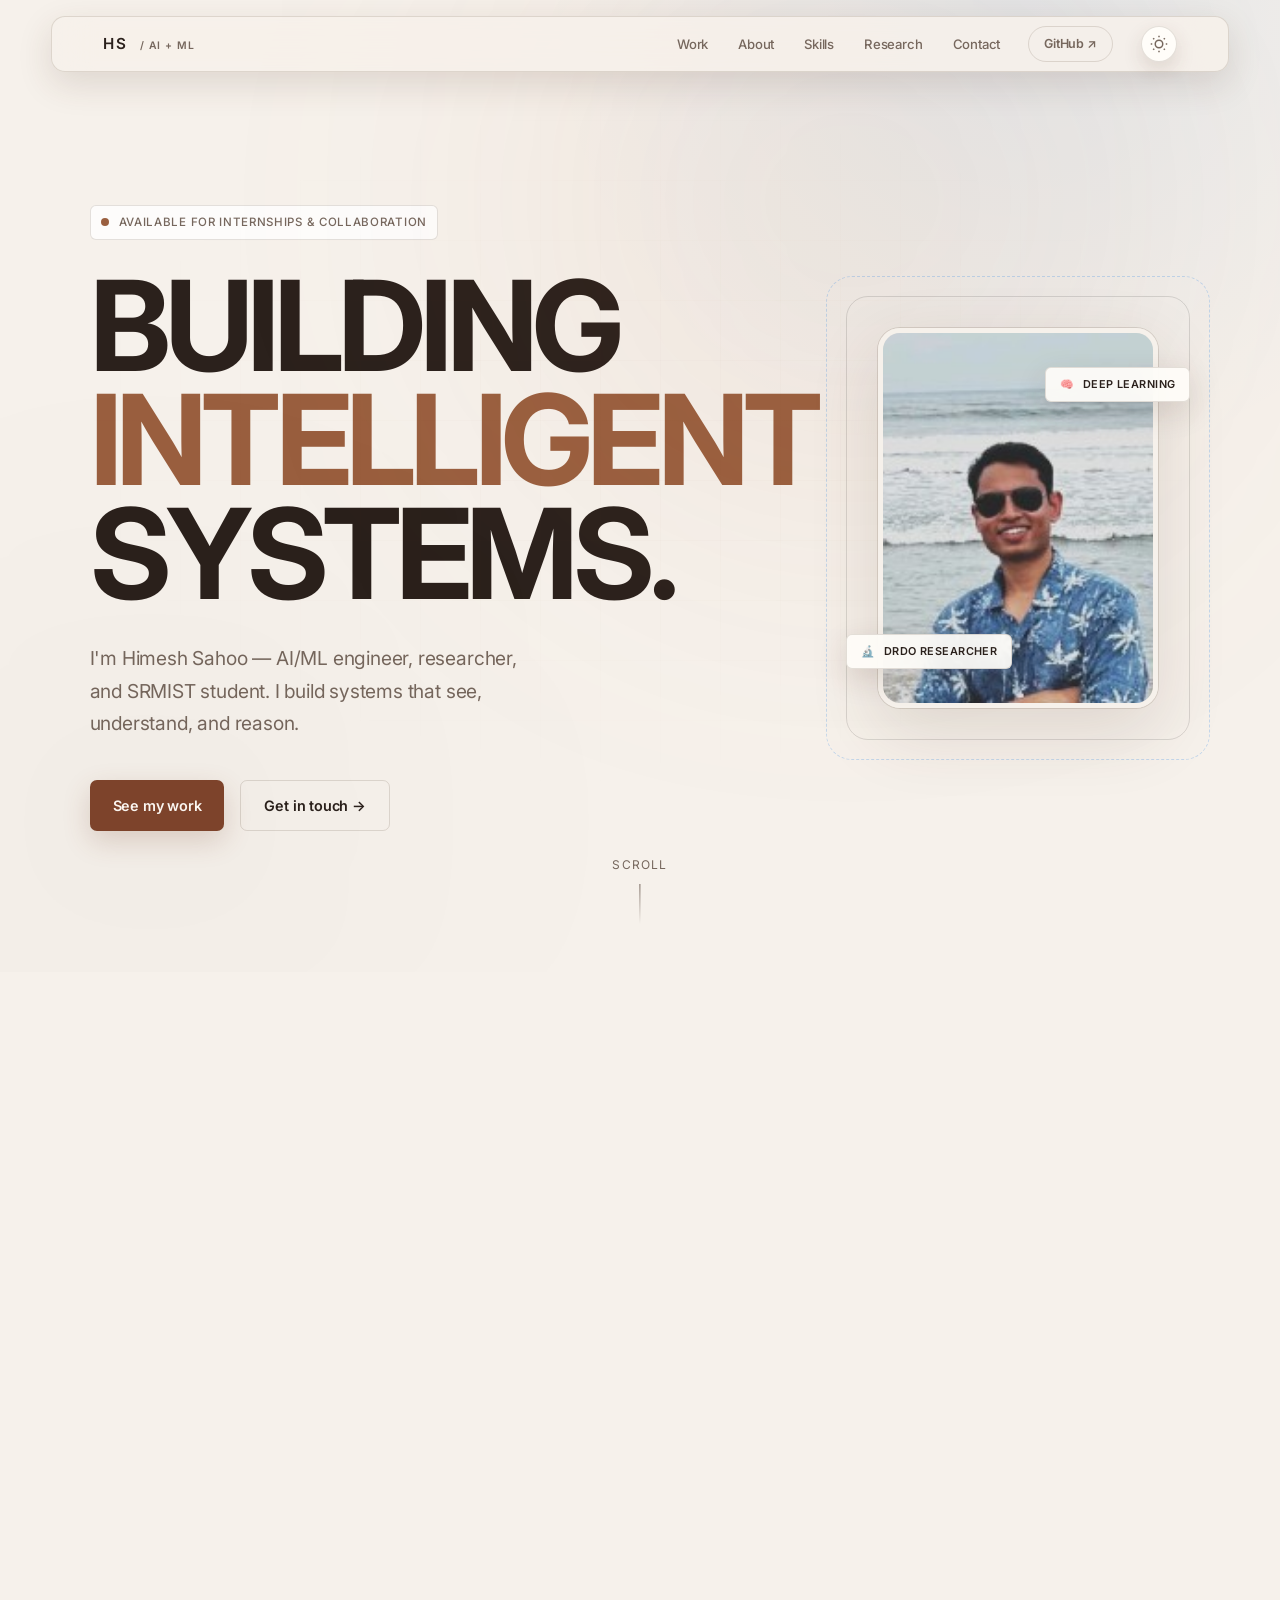
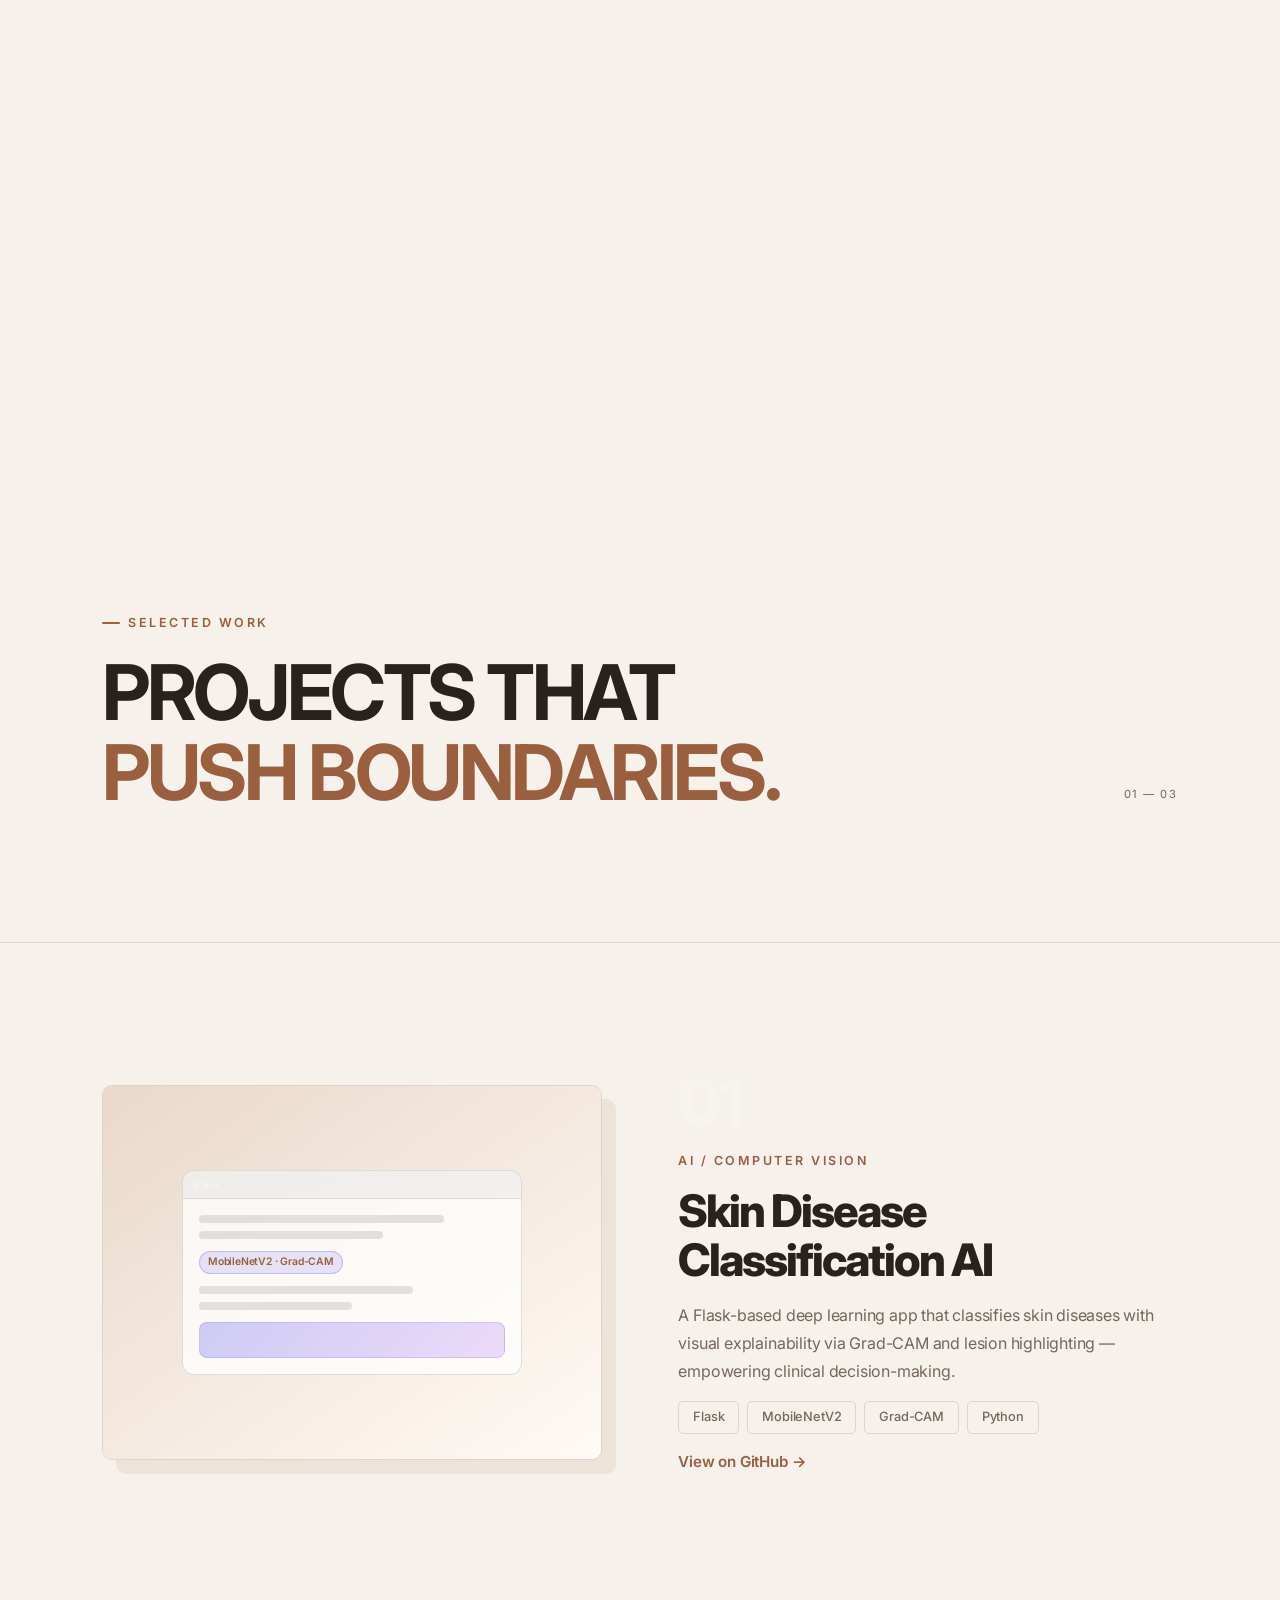
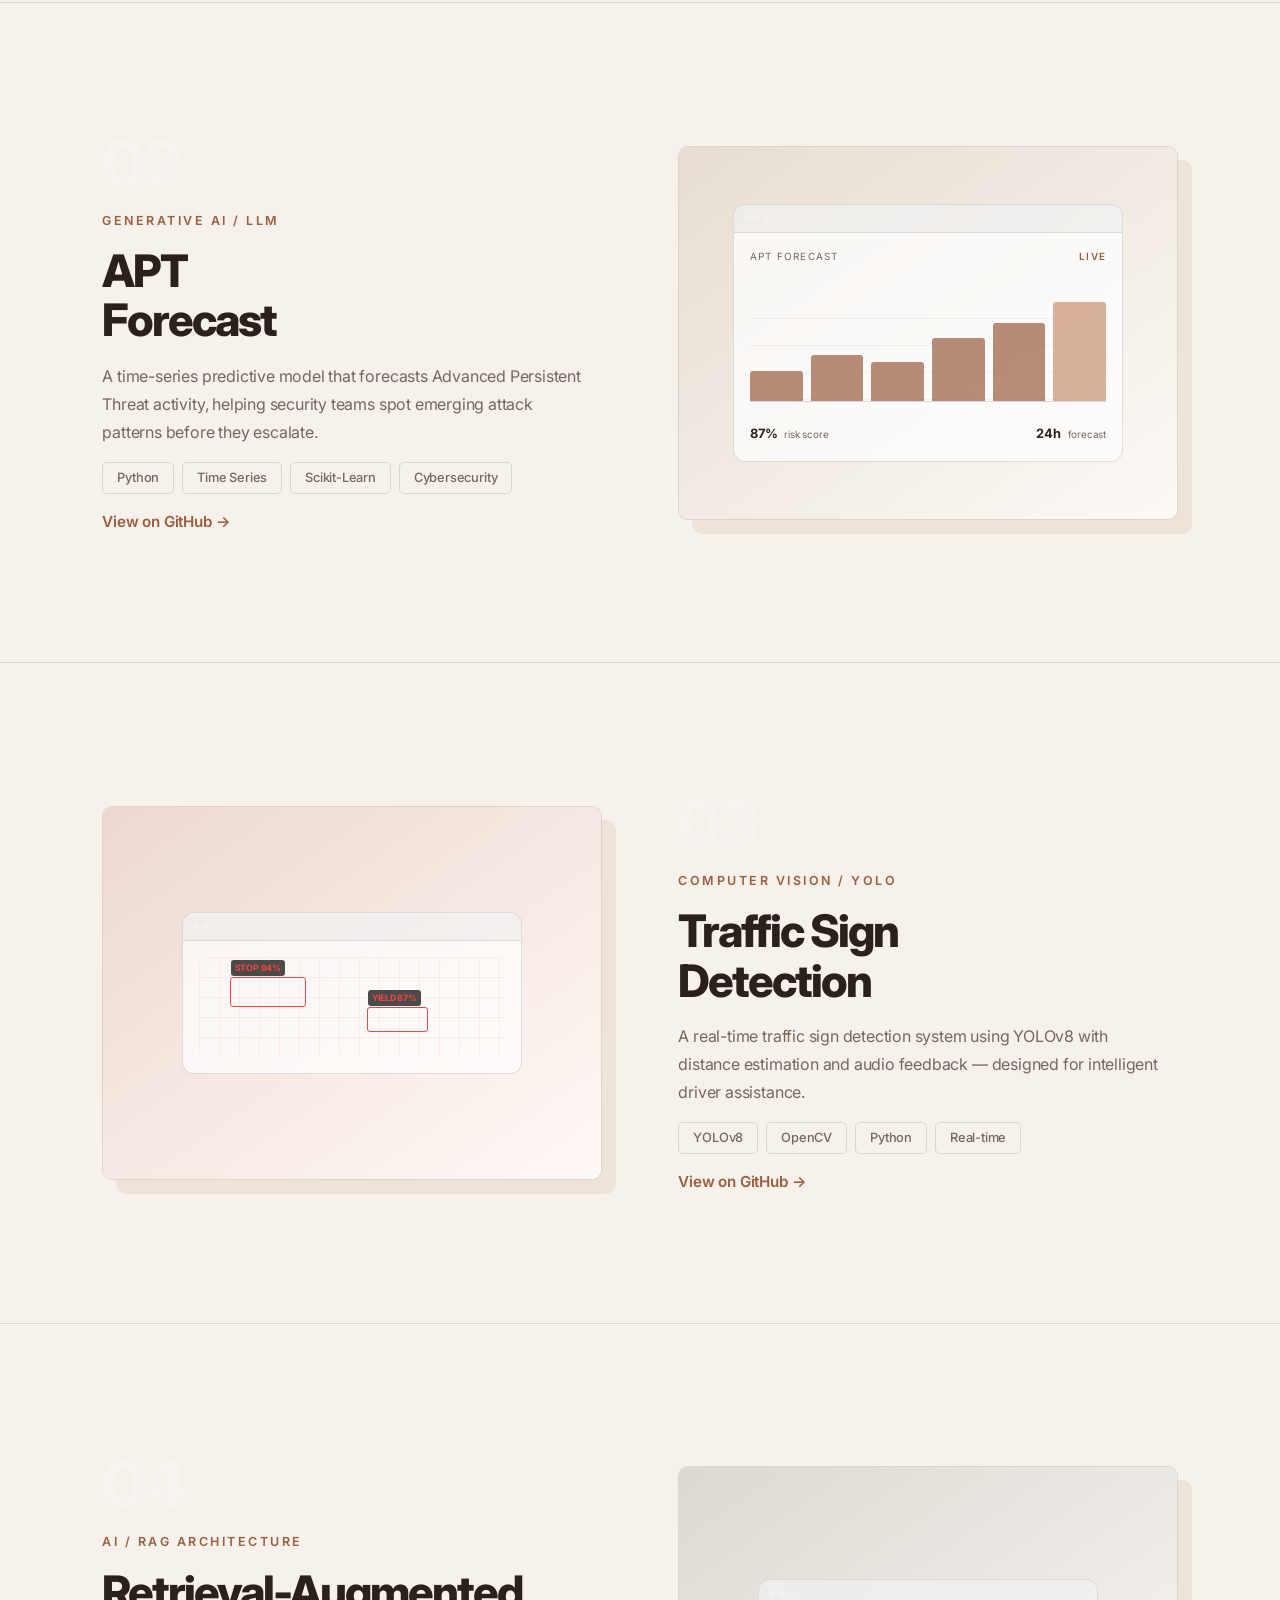
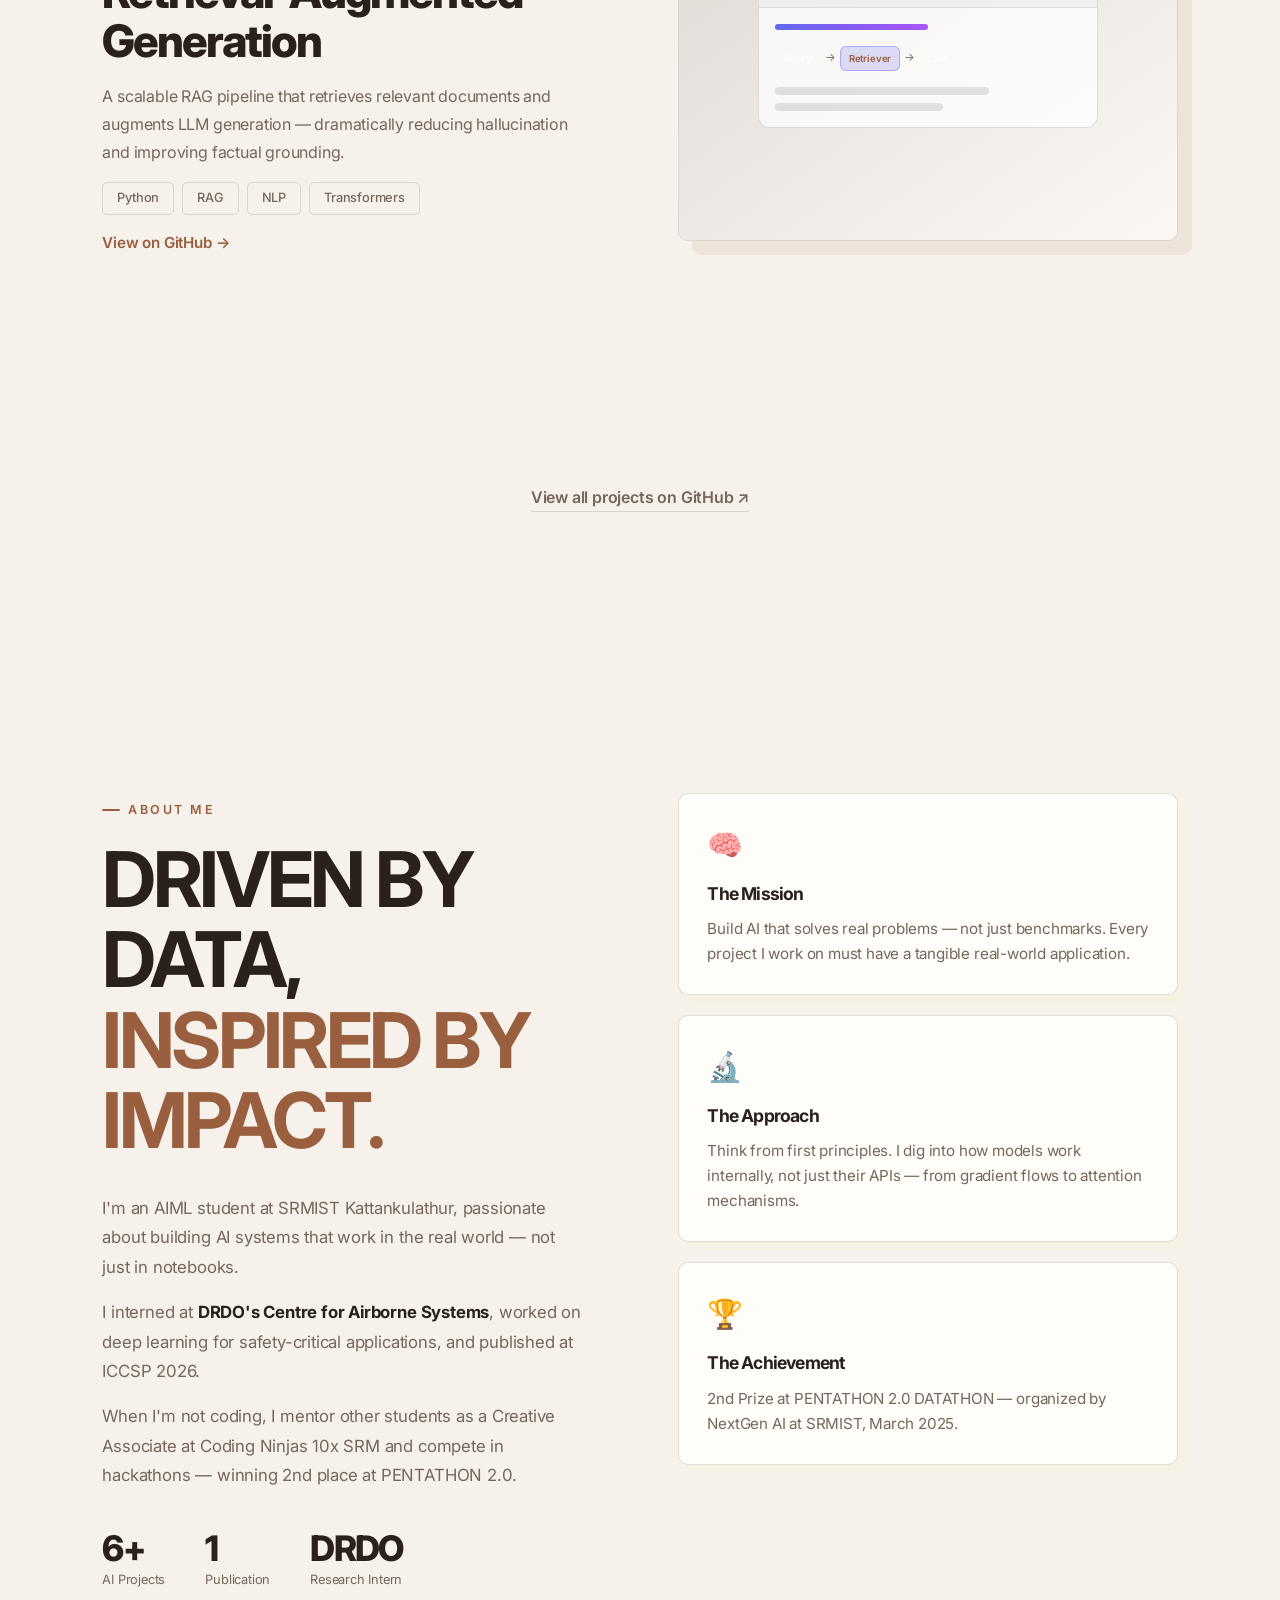
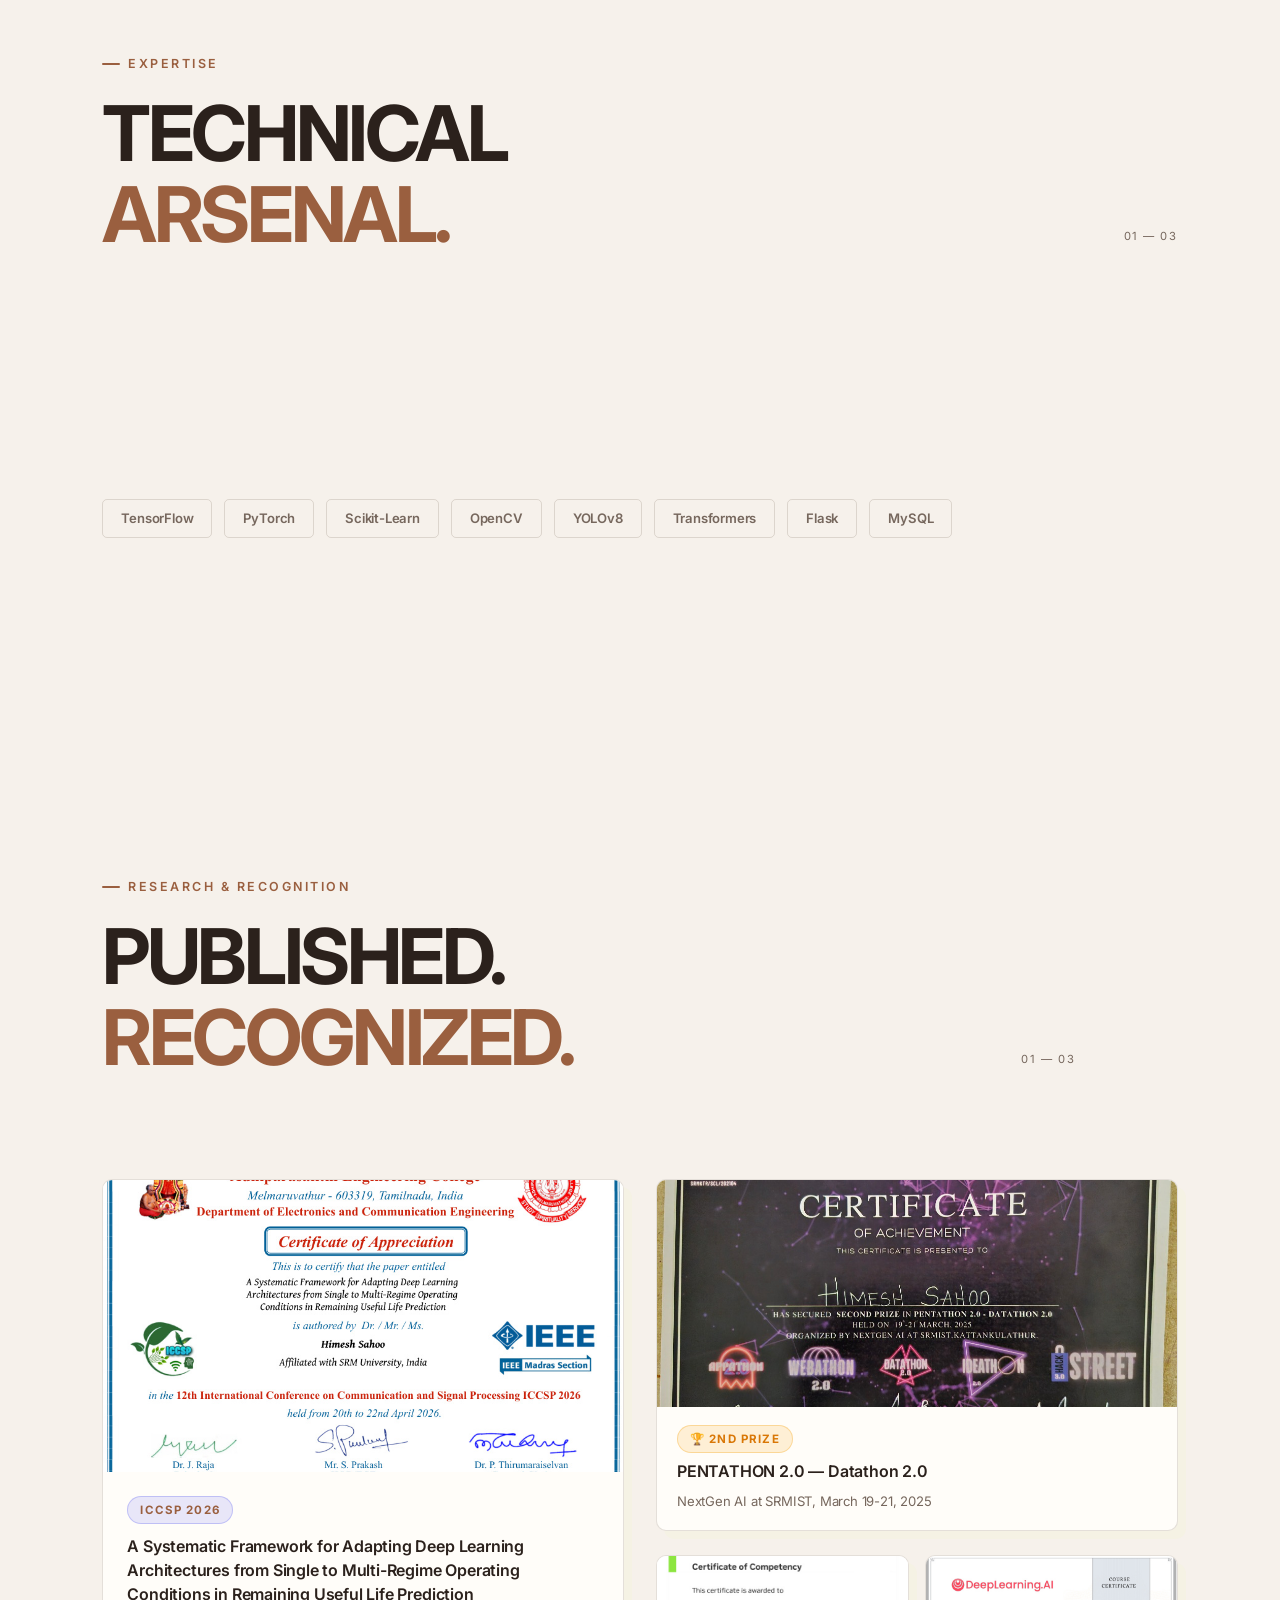
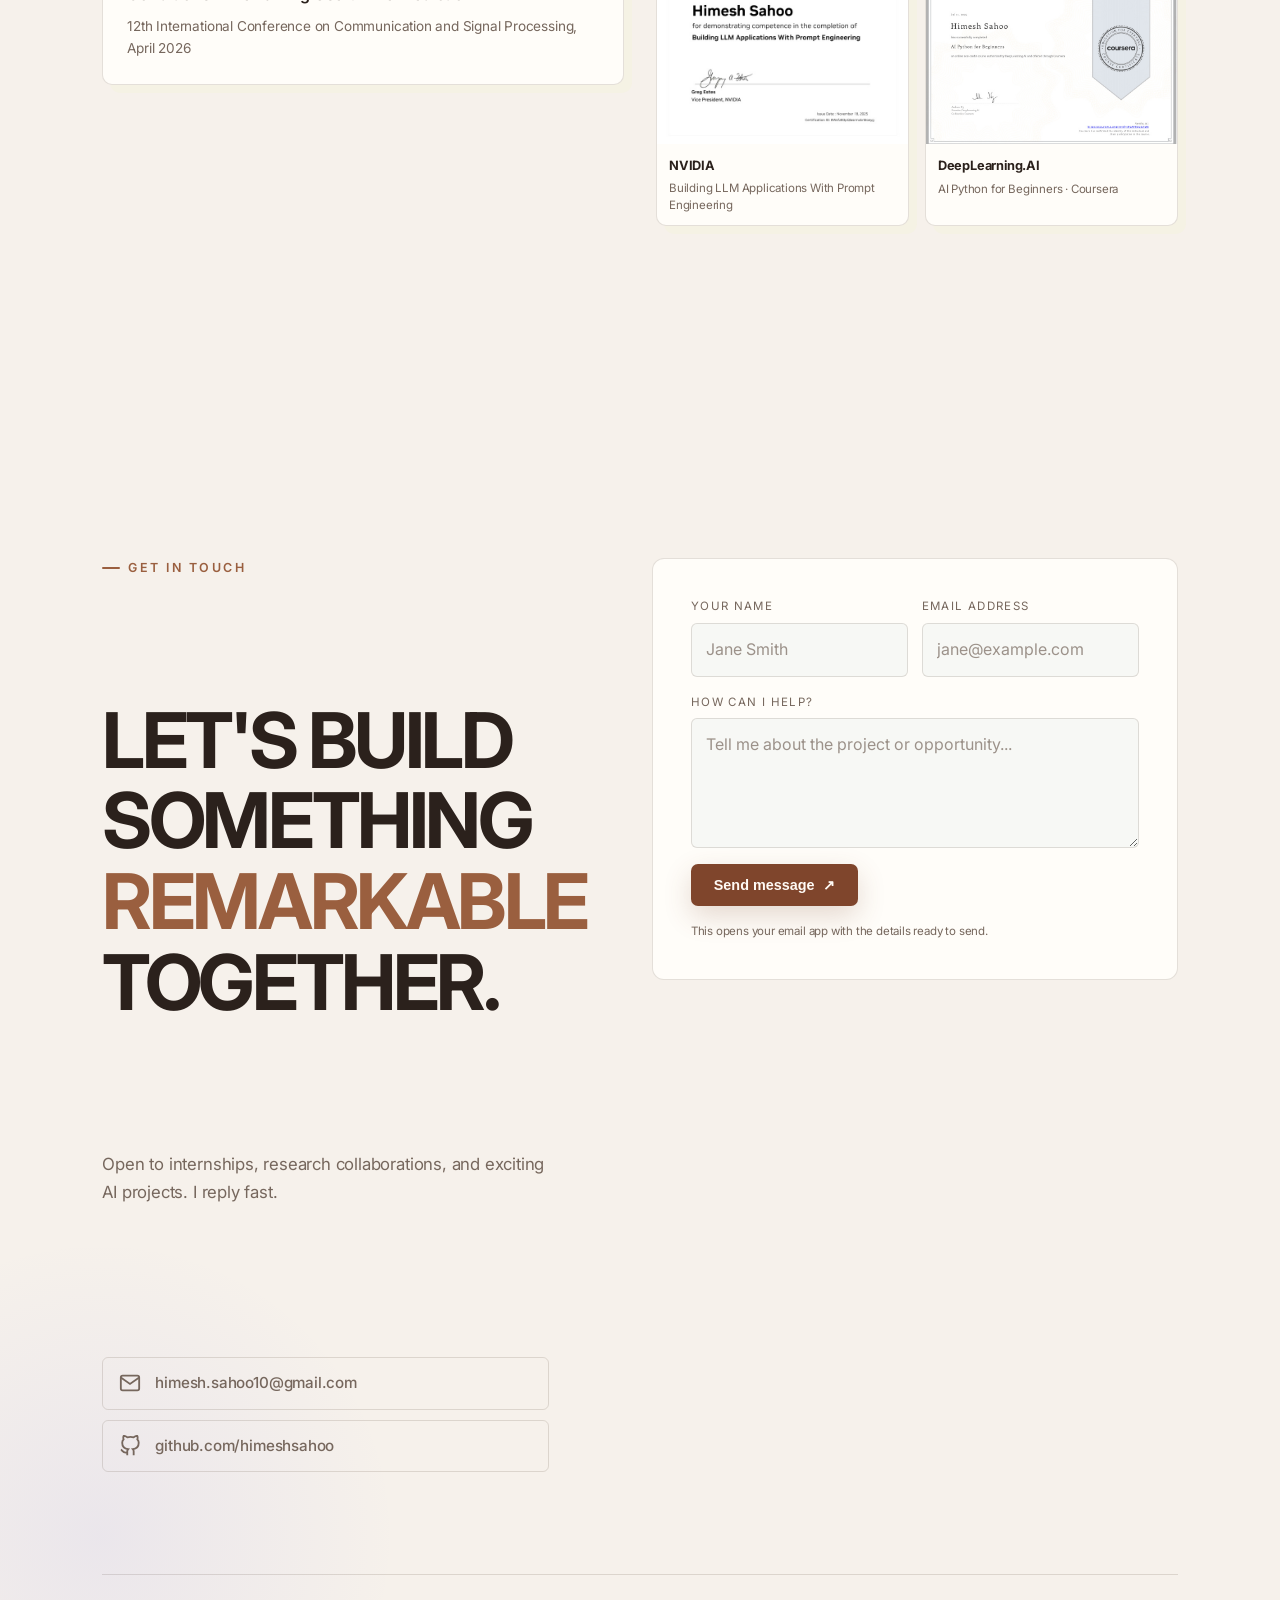
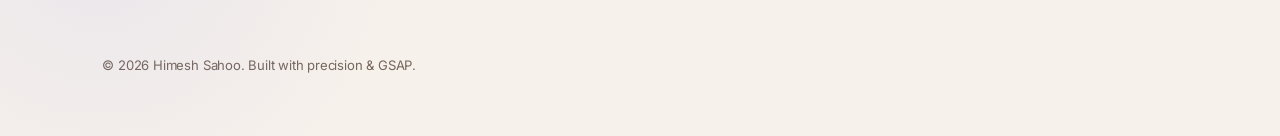
==== commit 3a48e0f7: "Refine portfolio theme and interactions Co-authored-by: Copilot <223556219+Copilot@users.noreply.git" ====
--- a/index.html
+++ b/index.html
@@ -1,14 +1,22 @@
 <!DOCTYPE html>
-<html lang="en">
+<html lang="en" data-theme="light">
 <head>
   <meta charset="UTF-8" />
   <meta name="viewport" content="width=device-width, initial-scale=1.0" />
-  <meta name="theme-color" content="#080a0f" />
+  <meta name="theme-color" content="#f6f1eb" />
   <title>Himesh Sahoo — AI/ML Engineer</title>
   <meta name="description" content="Himesh Sahoo is an AI/ML engineer and researcher at SRMIST, specializing in deep learning, computer vision, and generative AI systems." />
   <link rel="preconnect" href="https://fonts.googleapis.com" />
   <link rel="preconnect" href="https://fonts.gstatic.com" crossorigin />
   <link href="https://fonts.googleapis.com/css2?family=Inter:wght@300;400;500;600&family=Syne:wght@700;800&display=swap" rel="stylesheet" />
+  <script>
+    (() => {
+      const saved = localStorage.getItem('portfolio-theme');
+      const theme = saved || (matchMedia('(prefers-color-scheme: dark)').matches ? 'dark' : 'light');
+      document.documentElement.dataset.theme = theme;
+      document.querySelector('meta[name="theme-color"]').setAttribute('content', theme === 'dark' ? '#171310' : '#f6f1eb');
+    })();
+  </script>
   <link rel="stylesheet" href="styles.css" />
 </head>
 <body>
@@ -24,6 +32,10 @@
       <li><a href="#contact">Contact</a></li>
     </ul>
     <a href="https://github.com/himeshsahoo" target="_blank" rel="noopener" class="nav-cta">GitHub ↗</a>
+    <button class="theme-toggle" id="themeToggle" aria-label="Toggle light/dark mode" title="Toggle theme">
+      <svg class="icon-sun" xmlns="http://www.w3.org/2000/svg" width="18" height="18" fill="none" stroke="currentColor" stroke-width="2" viewBox="0 0 24 24"><circle cx="12" cy="12" r="5"/><line x1="12" y1="1" x2="12" y2="3"/><line x1="12" y1="21" x2="12" y2="23"/><line x1="4.22" y1="4.22" x2="5.64" y2="5.64"/><line x1="18.36" y1="18.36" x2="19.78" y2="19.78"/><line x1="1" y1="12" x2="3" y2="12"/><line x1="21" y1="12" x2="23" y2="12"/><line x1="4.22" y1="19.78" x2="5.64" y2="18.36"/><line x1="18.36" y1="5.64" x2="19.78" y2="4.22"/></svg>
+      <svg class="icon-moon" xmlns="http://www.w3.org/2000/svg" width="18" height="18" fill="none" stroke="currentColor" stroke-width="2" viewBox="0 0 24 24"><path d="M21 12.79A9 9 0 1 1 11.21 3 7 7 0 0 0 21 12.79z"/></svg>
+    </button>
     <button class="nav-burger" id="navBurger" aria-label="Toggle menu">
       <span></span><span></span>
     </button>
@@ -48,23 +60,37 @@
       <div class="hero-glow hero-glow-1"></div>
       <div class="hero-glow hero-glow-2"></div>
 
-      <div class="hero-content" id="heroContent">
-        <div class="hero-eyebrow" id="heroEyebrow">
-          <span class="dot-pulse"></span>
-          Available for internships &amp; collaboration
-        </div>
-        <h1 class="hero-title" id="heroTitle">
-          <span class="hero-line" id="heroLine1">Building</span>
-          <span class="hero-line hero-line-accent" id="heroLine2">Intelligent</span>
-          <span class="hero-line" id="heroLine3">Systems.</span>
-        </h1>
-        <p class="hero-sub" id="heroSub">
-          I'm Himesh Sahoo — AI/ML engineer, researcher, and SRMIST student.
-          I build systems that see, understand, and reason.
-        </p>
-        <div class="hero-actions" id="heroActions">
-          <a href="#projects" class="btn btn-primary">See my work</a>
-          <a href="#contact" class="btn btn-ghost">Get in touch →</a>
+      <div class="hero-inner">
+        <div class="hero-content" id="heroContent">
+          <div class="hero-eyebrow" id="heroEyebrow">
+            <span class="dot-pulse"></span>
+            Available for internships &amp; collaboration
+          </div>
+          <h1 class="hero-title" id="heroTitle">
+            <span class="hero-line" id="heroLine1">Building</span>
+            <span class="hero-line hero-line-accent" id="heroLine2">Intelligent</span>
+            <span class="hero-line" id="heroLine3">Systems.</span>
+          </h1>
+          <p class="hero-sub" id="heroSub">
+            I'm Himesh Sahoo — AI/ML engineer, researcher, and SRMIST student.
+            I build systems that see, understand, and reason.
+          </p>
+          <div class="hero-actions" id="heroActions">
+            <a href="#projects" class="btn btn-primary">See my work</a>
+            <a href="#contact" class="btn btn-ghost">Get in touch →</a>
+          </div>
+        </div>
+
+        <div class="hero-portrait" id="heroPortrait">
+          <div class="portrait-ring"></div>
+          <div class="portrait-ring portrait-ring-2"></div>
+          <img src="assets/profile.jpg" alt="Himesh Sahoo" class="portrait-img" />
+          <div class="portrait-badge badge-top">
+            <span>🧠</span> Deep Learning
+          </div>
+          <div class="portrait-badge badge-bottom">
+            <span>🔬</span> DRDO Researcher
+          </div>
         </div>
       </div>
 
@@ -127,13 +153,18 @@
           <div class="proj-img-wrap">
             <div class="proj-img-bg proj-bg-2"></div>
             <div class="proj-mockup">
-              <div class="mockup-screen">
+              <div class="mockup-screen apt-mockup">
                 <div class="mockup-bar"></div>
                 <div class="mockup-content">
-                  <div class="mockup-chat">
-                    <div class="chat-bubble user">Explain this document...</div>
-                    <div class="chat-bubble ai">Based on the document, the key findings are...</div>
-                    <div class="chat-bubble user">Summarize section 3</div>
+                  <div class="apt-header">
+                    <span>APT FORECAST</span><strong>LIVE</strong>
+                  </div>
+                  <div class="apt-chart">
+                    <i></i><i></i><i></i><i></i><i></i><i></i>
+                  </div>
+                  <div class="apt-metrics">
+                    <span><b>87%</b> risk score</span>
+                    <span><b>24h</b> forecast</span>
                   </div>
                 </div>
               </div>
@@ -143,12 +174,12 @@
         <div class="proj-text" id="projText2">
           <span class="proj-num">02</span>
           <span class="proj-tag">Generative AI / LLM</span>
-          <h3 class="proj-title">DocMentor<br/>AI</h3>
-          <p class="proj-desc">An AI-powered document mentoring assistant that leverages LLMs to analyze, extract, and explain complex documents with conversational intelligence.</p>
+          <h3 class="proj-title">APT<br/>Forecast</h3>
+          <p class="proj-desc">A time-series predictive model that forecasts Advanced Persistent Threat activity, helping security teams spot emerging attack patterns before they escalate.</p>
           <div class="proj-tech">
-            <span>Python</span><span>LLMs</span><span>RAG</span><span>NLP</span>
-          </div>
-          <a href="https://github.com/himeshsahoo/DocMentorAI" target="_blank" class="proj-link">View on GitHub →</a>
+            <span>Python</span><span>Time Series</span><span>Scikit-Learn</span><span>Cybersecurity</span>
+          </div>
+          <a href="https://github.com/himeshsahoo/APT-forecast" target="_blank" rel="noopener" class="proj-link">View on GitHub →</a>
         </div>
       </div>
     </div>
@@ -452,6 +483,24 @@
           github.com/himeshsahoo
         </a>
       </div>
+      <form class="contact-form" id="contactForm">
+        <div class="contact-form-row">
+          <label>
+            <span>Your name</span>
+            <input type="text" name="name" autocomplete="name" placeholder="Jane Smith" required />
+          </label>
+          <label>
+            <span>Email address</span>
+            <input type="email" name="email" autocomplete="email" placeholder="jane@example.com" required />
+          </label>
+        </div>
+        <label>
+          <span>How can I help?</span>
+          <textarea name="message" rows="4" placeholder="Tell me about the project or opportunity..." required></textarea>
+        </label>
+        <button class="btn btn-primary" type="submit">Send message <span aria-hidden="true">↗</span></button>
+        <p class="form-note">This opens your email app with the details ready to send.</p>
+      </form>
     </div>
     <footer class="site-footer">
       <p>© 2026 Himesh Sahoo. Built with precision &amp; GSAP.</p>
--- a/styles.css
+++ b/styles.css
@@ -3,17 +3,50 @@
    ========================================== */
 *, *::before, *::after { box-sizing: border-box; margin: 0; padding: 0; }
 
+/* ---- DARK THEME (default) ---- */
+:root,
+[data-theme="dark"] {
+  --bg:        #07090e;
+  --surface:   #0d1017;
+  --surface-2: #141824;
+  --border:    rgba(255,255,255,0.07);
+  --text:      #e6e8f0;
+  --text-muted:#6b7391;
+  --shadow:    rgba(0,0,0,0.5);
+  --accent:    #818cf8;   /* softer indigo */
+  --accent-2:  #c084fc;   /* purple */
+  --accent-3:  #22d3ee;   /* cyan */
+  --gold:      #fbbf24;
+  --nav-bg:    rgba(7,9,14,0.75);
+  --card-bg:   rgba(20,24,36,0.8);
+  --grid-color: rgba(129,140,248,0.04);
+  --glow-1:    rgba(129,140,248,0.10);
+  --glow-2:    rgba(192,132,252,0.08);
+  color-scheme: dark;
+}
+
+/* ---- LIGHT THEME ---- */
+[data-theme="light"] {
+  --bg:        #f5f6fa;
+  --surface:   #ffffff;
+  --surface-2: #eef0f7;
+  --border:    rgba(0,0,0,0.08);
+  --text:      #111827;
+  --text-muted:#6b7280;
+  --shadow:    rgba(0,0,0,0.12);
+  --accent:    #4f46e5;   /* indigo */
+  --accent-2:  #9333ea;   /* purple */
+  --accent-3:  #0891b2;   /* cyan */
+  --gold:      #d97706;
+  --nav-bg:    rgba(245,246,250,0.85);
+  --card-bg:   rgba(255,255,255,0.9);
+  --grid-color: rgba(79,70,229,0.05);
+  --glow-1:    rgba(79,70,229,0.08);
+  --glow-2:    rgba(147,51,234,0.06);
+  color-scheme: light;
+}
+
 :root {
-  --bg:        #080a0f;
-  --surface:   #0e1118;
-  --surface-2: #161a26;
-  --border:    rgba(255,255,255,0.07);
-  --text:      #e8eaf0;
-  --text-muted:#7a7f94;
-  --accent:    #6366f1;
-  --accent-2:  #a855f7;
-  --accent-3:  #06b6d4;
-  --gold:      #f59e0b;
   --radius:    16px;
   --radius-lg: 24px;
   --nav-h:     64px;
@@ -30,9 +63,10 @@
   line-height: 1.6;
   overflow-x: hidden;
   -webkit-font-smoothing: antialiased;
-}
-
-::selection { background: rgba(99,102,241,0.35); }
+  transition: background 0.35s ease, color 0.35s ease;
+}
+
+::selection { background: rgba(129,140,248,0.3); }
 
 a { color: inherit; text-decoration: none; }
 
@@ -93,6 +127,7 @@
   cursor: pointer;
   transition: transform 0.2s ease, box-shadow 0.2s ease, opacity 0.2s ease;
   white-space: nowrap;
+  border: none;
 }
 
 .btn:hover { transform: translateY(-2px); }
@@ -101,18 +136,18 @@
 .btn-primary {
   background: linear-gradient(135deg, var(--accent), var(--accent-2));
   color: #fff;
-  box-shadow: 0 0 30px rgba(99,102,241,0.3);
-}
-
-.btn-primary:hover { box-shadow: 0 0 50px rgba(99,102,241,0.5); }
+  box-shadow: 0 0 30px rgba(129,140,248,0.25);
+}
+
+.btn-primary:hover { box-shadow: 0 0 50px rgba(129,140,248,0.45); }
 
 .btn-ghost {
   color: var(--text);
   border: 1px solid var(--border);
-  background: rgba(255,255,255,0.04);
-}
-
-.btn-ghost:hover { background: rgba(255,255,255,0.08); }
+  background: var(--surface-2);
+}
+
+.btn-ghost:hover { background: var(--surface); border-color: var(--accent); color: var(--accent); }
 
 /* ==========================================
    SCROLL PROGRESS BAR
@@ -121,8 +156,8 @@
   position: fixed;
   top: 0;
   left: 0;
-  height: 2px;
-  background: linear-gradient(90deg, var(--accent), var(--accent-2));
+  height: 3px;
+  background: linear-gradient(90deg, var(--accent), var(--accent-2), var(--accent-3));
   z-index: 1000;
   width: 0%;
   transition: none;
@@ -142,11 +177,11 @@
   display: flex;
   align-items: center;
   padding: 0 clamp(20px, 5vw, 60px);
-  gap: 32px;
-  background: rgba(8, 10, 15, 0.7);
-  backdrop-filter: blur(20px) saturate(1.2);
+  gap: 28px;
+  background: var(--nav-bg);
+  backdrop-filter: blur(20px) saturate(1.5);
   border-bottom: 1px solid transparent;
-  transition: border-color 0.3s ease;
+  transition: border-color 0.3s ease, background 0.35s ease;
 }
 
 .nav.scrolled { border-bottom-color: var(--border); }
@@ -175,7 +210,7 @@
   transition: color 0.2s ease;
 }
 
-.nav-links a:hover { color: #fff; }
+.nav-links a:hover { color: var(--text); }
 
 .nav-cta {
   font-size: 0.85rem;
@@ -183,11 +218,41 @@
   padding: 8px 18px;
   border: 1px solid var(--border);
   border-radius: 100px;
-  background: rgba(255,255,255,0.04);
-  transition: background 0.2s ease, color 0.2s ease;
-}
-
-.nav-cta:hover { background: rgba(99,102,241,0.15); color: var(--accent); }
+  background: var(--surface-2);
+  color: var(--text-muted);
+  transition: background 0.2s ease, color 0.2s ease, border-color 0.2s;
+}
+
+.nav-cta:hover { background: var(--surface); color: var(--accent); border-color: var(--accent); }
+
+/* Theme toggle button */
+.theme-toggle {
+  display: flex;
+  align-items: center;
+  justify-content: center;
+  width: 36px;
+  height: 36px;
+  border-radius: 50%;
+  border: 1px solid var(--border);
+  background: var(--surface-2);
+  cursor: pointer;
+  color: var(--text-muted);
+  transition: background 0.2s, color 0.2s, border-color 0.2s, transform 0.3s;
+  flex-shrink: 0;
+}
+
+.theme-toggle:hover {
+  background: var(--surface);
+  color: var(--accent);
+  border-color: var(--accent);
+  transform: rotate(20deg);
+}
+
+/* Show sun in dark mode, moon in light mode */
+[data-theme="dark"] .icon-sun  { display: none; }
+[data-theme="dark"] .icon-moon { display: block; }
+[data-theme="light"] .icon-sun  { display: block; }
+[data-theme="light"] .icon-moon { display: none; }
 
 .nav-burger { display: none; }
 
@@ -226,6 +291,7 @@
   position: relative;
   min-height: 100vh;
   display: flex;
+  flex-direction: column;
   align-items: center;
   justify-content: center;
   overflow: hidden;
@@ -233,13 +299,23 @@
   padding-top: var(--nav-h);
 }
 
+/* Two-column hero inner */
+.hero-inner {
+  display: grid;
+  grid-template-columns: 1fr 1fr;
+  align-items: center;
+  gap: clamp(40px, 6vw, 100px);
+  width: 100%;
+  max-width: 1300px;
+}
+
 /* Hero background grid */
 .hero-bg-grid {
   position: absolute;
   inset: 0;
   background-image:
-    linear-gradient(rgba(99,102,241,0.04) 1px, transparent 1px),
-    linear-gradient(90deg, rgba(99,102,241,0.04) 1px, transparent 1px);
+    linear-gradient(var(--grid-color) 1px, transparent 1px),
+    linear-gradient(90deg, var(--grid-color) 1px, transparent 1px);
   background-size: 60px 60px;
   mask-image: radial-gradient(ellipse 80% 60% at 50% 50%, black 40%, transparent 100%);
 }
@@ -250,29 +326,110 @@
   border-radius: 50%;
   filter: blur(120px);
   pointer-events: none;
+  transition: background 0.4s ease;
 }
 
 .hero-glow-1 {
   width: 600px;
   height: 600px;
-  background: rgba(99, 102, 241, 0.12);
+  background: var(--glow-1);
   top: -100px;
-  left: -100px;
+  right: 10%;
 }
 
 .hero-glow-2 {
   width: 400px;
   height: 400px;
-  background: rgba(168, 85, 247, 0.10);
+  background: var(--glow-2);
   bottom: -50px;
-  right: -50px;
-}
-
-.hero-content {
+  left: -50px;
+}
+
+/* Portrait */
+.hero-portrait {
+  position: relative;
+  display: flex;
+  align-items: center;
+  justify-content: center;
+  padding: 32px;
+}
+
+.portrait-ring {
+  position: absolute;
+  inset: 0;
+  border-radius: 50%;
+  border: 1.5px solid rgba(129,140,248,0.2);
+  animation: ring-spin 12s linear infinite;
+}
+
+.portrait-ring-2 {
+  inset: -20px;
+  border: 1px dashed rgba(192,132,252,0.15);
+  animation-duration: 20s;
+  animation-direction: reverse;
+}
+
+@keyframes ring-spin { to { transform: rotate(360deg); } }
+
+.portrait-img {
+  width: clamp(220px, 30vw, 380px);
+  height: clamp(220px, 30vw, 380px);
+  border-radius: 50%;
+  object-fit: cover;
+  object-position: top;
+  border: 3px solid var(--border);
+  box-shadow:
+    0 0 0 6px var(--bg),
+    0 0 60px rgba(129,140,248,0.15),
+    0 20px 60px var(--shadow);
   position: relative;
   z-index: 1;
-  max-width: 900px;
-  transform-origin: center center;
+  transition: box-shadow 0.4s ease;
+}
+
+[data-theme="light"] .portrait-img {
+  border-color: rgba(79,70,229,0.2);
+  box-shadow:
+    0 0 0 6px var(--bg),
+    0 0 60px rgba(79,70,229,0.12),
+    0 20px 60px var(--shadow);
+}
+
+/* Floating badges */
+.portrait-badge {
+  position: absolute;
+  z-index: 2;
+  display: flex;
+  align-items: center;
+  gap: 8px;
+  font-size: 0.78rem;
+  font-weight: 600;
+  padding: 8px 14px;
+  border-radius: 100px;
+  background: var(--card-bg);
+  border: 1px solid var(--border);
+  backdrop-filter: blur(12px);
+  color: var(--text);
+  white-space: nowrap;
+  box-shadow: 0 4px 20px var(--shadow);
+  animation: badge-float 3.5s ease-in-out infinite;
+}
+
+.badge-top {
+  top: 16%;
+  right: 0;
+  animation-delay: 0s;
+}
+
+.badge-bottom {
+  bottom: 16%;
+  left: 0;
+  animation-delay: 1.8s;
+}
+
+@keyframes badge-float {
+  0%, 100% { transform: translateY(0); }
+  50% { transform: translateY(-8px); }
 }
 
 .hero-eyebrow {
@@ -324,9 +481,9 @@
 }
 
 .hero-sub {
-  font-size: clamp(1rem, 1.8vw, 1.25rem);
+  font-size: clamp(1rem, 1.8vw, 1.2rem);
   color: var(--text-muted);
-  max-width: 520px;
+  max-width: 480px;
   line-height: 1.7;
   margin-bottom: 40px;
 }
@@ -369,6 +526,7 @@
    ========================================== */
 .projects-section {
   padding: clamp(80px, 12vw, 180px) 0;
+  background: var(--bg);
 }
 
 .projects-intro {
@@ -739,10 +897,10 @@
   border-radius: var(--radius);
   background: var(--surface-2);
   border: 1px solid var(--border);
-  transition: border-color 0.3s ease;
-}
-
-.about-card:hover { border-color: rgba(99,102,241,0.3); }
+  transition: border-color 0.3s ease, background 0.35s ease;
+}
+
+.about-card:hover { border-color: rgba(129,140,248,0.3); }
 
 .acard-icon { font-size: 1.8rem; margin-bottom: 12px; }
 
@@ -771,15 +929,32 @@
 
 /* Horizontal scroll track */
 .skills-track-wrapper {
-  overflow: hidden;
+  overflow-x: auto;
+  overflow-y: hidden;
   padding: 0 clamp(20px, 8vw, 120px) 60px;
   cursor: ew-resize;
+  overscroll-behavior-x: contain;
+  scrollbar-width: thin;
+  scrollbar-color: var(--accent) transparent;
 }
 
 .skills-track {
   display: flex;
   gap: 20px;
+  width: max-content;
   will-change: transform;
+}
+
+.skills-track-wrapper::-webkit-scrollbar { height: 6px; }
+.skills-track-wrapper::-webkit-scrollbar-track { background: transparent; }
+.skills-track-wrapper::-webkit-scrollbar-thumb {
+  background: var(--accent);
+  border-radius: 99px;
+}
+
+.skills-track-wrapper.is-dragging {
+  cursor: grabbing;
+  user-select: none;
 }
 
 .skill-pill {
@@ -794,10 +969,10 @@
   min-width: 280px;
   opacity: 0;
   transform: translateY(30px);
-  transition: border-color 0.3s ease;
-}
-
-.skill-pill:hover { border-color: rgba(99,102,241,0.35); }
+  transition: border-color 0.3s ease, background 0.35s ease;
+}
+
+.skill-pill:hover { border-color: rgba(129,140,248,0.35); }
 
 .skill-pill-icon { font-size: 1.6rem; flex-shrink: 0; }
 
@@ -890,12 +1065,12 @@
   border: 1px solid var(--border);
   background: var(--surface-2);
   cursor: pointer;
-  transition: border-color 0.3s, box-shadow 0.3s, transform 0.3s;
+  transition: border-color 0.3s, box-shadow 0.3s, transform 0.3s, background 0.35s;
 }
 
 .pub-card:hover {
-  border-color: rgba(99,102,241,0.35);
-  box-shadow: 0 20px 60px rgba(0,0,0,0.4);
+  border-color: rgba(129,140,248,0.35);
+  box-shadow: 0 20px 60px var(--shadow);
   transform: translateY(-4px);
 }
 
@@ -1134,9 +1309,9 @@
 }
 
 .contact-link-card:hover {
-  background: rgba(99,102,241,0.08);
-  border-color: rgba(99,102,241,0.3);
-  color: #fff;
+  background: var(--surface);
+  border-color: var(--accent);
+  color: var(--accent);
   transform: translateX(4px);
 }
 
@@ -1212,7 +1387,6 @@
     background: none;
     border: none;
     cursor: pointer;
-    margin-left: auto;
     padding: 0;
   }
 
@@ -1228,6 +1402,9 @@
   .nav-burger.open span:nth-child(1) { transform: translateY(7px) rotate(45deg); }
   .nav-burger.open span:nth-child(2) { opacity: 0; transform: scaleX(0); }
 
+  .hero-inner { grid-template-columns: 1fr; }
+  .hero-portrait { display: none; }
+
   .project-panel-inner {
     grid-template-columns: 1fr;
     gap: 40px;
@@ -1251,3 +1428,699 @@
   .hero-actions .btn { justify-content: center; }
   .about-stats { gap: 24px; }
 }
+
+/* ==========================================
+   REFINED PRODUCT-STYLE VISUAL SYSTEM
+   ========================================== */
+:root,
+[data-theme="dark"] {
+  --bg: #000;
+  --surface: #0d0d0f;
+  --surface-2: #161618;
+  --border: rgba(255, 255, 255, 0.12);
+  --text: #f5f5f7;
+  --text-muted: #a1a1a6;
+  --shadow: rgba(0, 0, 0, 0.45);
+  --accent: #2997ff;
+  --accent-2: #64b5ff;
+  --accent-3: #8ac7ff;
+  --nav-bg: rgba(0, 0, 0, 0.72);
+  --card-bg: rgba(22, 22, 24, 0.88);
+  --grid-color: rgba(255, 255, 255, 0.035);
+  --glow-1: rgba(41, 151, 255, 0.08);
+  --glow-2: rgba(255, 255, 255, 0.035);
+  --radius: 18px;
+  --radius-lg: 28px;
+}
+
+[data-theme="light"] {
+  --bg: #f5f5f7;
+  --surface: #fff;
+  --surface-2: #fff;
+  --border: rgba(0, 0, 0, 0.11);
+  --text: #1d1d1f;
+  --text-muted: #6e6e73;
+  --shadow: rgba(0, 0, 0, 0.14);
+  --accent: #0071e3;
+  --accent-2: #2997ff;
+  --accent-3: #64b5ff;
+  --nav-bg: rgba(245, 245, 247, 0.82);
+  --card-bg: rgba(255, 255, 255, 0.88);
+  --grid-color: rgba(0, 0, 0, 0.045);
+  --glow-1: rgba(0, 113, 227, 0.08);
+  --glow-2: rgba(0, 0, 0, 0.025);
+}
+
+body {
+  font-family: 'Inter', -apple-system, BlinkMacSystemFont, 'Segoe UI', sans-serif;
+  letter-spacing: -0.012em;
+}
+
+.section-heading,
+.hero-title,
+.proj-title,
+.contact-heading,
+.nav-logo,
+.proj-num,
+.about-card h4,
+.astat-num {
+  font-family: 'Inter', -apple-system, BlinkMacSystemFont, 'Segoe UI', sans-serif;
+  letter-spacing: -0.045em;
+}
+
+.section-heading,
+.hero-title,
+.contact-heading,
+.proj-title,
+.about-card h4,
+.astat-num,
+.pub-info h3,
+.ach-info h4,
+.cert-mini-info strong {
+  color: var(--text);
+}
+
+.section-heading { font-weight: 700; }
+.hero-title { font-weight: 700; font-size: clamp(3.7rem, 8vw, 8.8rem); }
+.contact-heading { font-weight: 700; }
+.hero-line-accent,
+.section-heading em,
+.contact-accent {
+  background: none;
+  -webkit-text-fill-color: initial;
+  color: var(--accent);
+}
+
+.nav {
+  height: 56px;
+  padding-inline: clamp(20px, 4vw, 64px);
+  backdrop-filter: saturate(180%) blur(20px);
+}
+
+.nav-logo {
+  font-size: 1rem;
+  font-weight: 600;
+  color: var(--text);
+  background: none;
+  -webkit-text-fill-color: initial;
+}
+
+.nav-links { gap: 30px; }
+.nav-links a { font-size: 0.82rem; }
+.nav-cta {
+  padding: 7px 15px;
+  font-size: 0.78rem;
+  background: transparent;
+}
+
+.hero-pin-wrapper { padding-inline: clamp(24px, 7vw, 120px); }
+.hero-bg-grid {
+  opacity: 0.5;
+  mask-image: radial-gradient(ellipse 70% 55% at 50% 45%, black 15%, transparent 75%);
+}
+.hero-glow { filter: blur(150px); }
+.portrait-ring { border-color: rgba(255, 255, 255, 0.16); }
+.portrait-ring-2 { border-color: rgba(41, 151, 255, 0.18); }
+.portrait-img {
+  border: 5px solid var(--bg);
+  box-shadow: 0 0 0 1px var(--border), 0 24px 70px var(--shadow);
+}
+.portrait-badge {
+  background: var(--card-bg);
+  border-color: var(--border);
+  box-shadow: 0 10px 30px var(--shadow);
+}
+.hero-eyebrow {
+  margin-bottom: 28px;
+  border-color: var(--border);
+  background: rgba(255, 255, 255, 0.04);
+}
+.btn { padding: 13px 23px; font-size: 0.9rem; }
+.btn-primary {
+  background: var(--accent);
+  box-shadow: 0 8px 24px rgba(41, 151, 255, 0.22);
+}
+.btn-primary:hover { box-shadow: 0 12px 32px rgba(41, 151, 255, 0.34); }
+.btn-ghost { background: transparent; }
+
+.projects-section,
+.skills-section,
+.publications-section,
+.contact-section { background: var(--bg); }
+.project-panel:nth-child(even) { background: var(--surface); }
+.project-panel { padding-block: clamp(76px, 10vw, 148px); }
+.proj-img-wrap {
+  border-radius: var(--radius-lg);
+  box-shadow: 0 24px 70px var(--shadow);
+}
+.proj-bg-1 { background: linear-gradient(145deg, #111827, #0a0a0a); }
+.proj-bg-2 { background: linear-gradient(145deg, #10251a, #0a0a0a); }
+.proj-bg-3 { background: linear-gradient(145deg, #2b1717, #0a0a0a); }
+.proj-bg-4 { background: linear-gradient(145deg, #17172c, #0a0a0a); }
+.proj-num { color: rgba(255, 255, 255, 0.16); }
+.proj-tag,
+.label-tag,
+.proj-link,
+.skill-pct { color: var(--accent); }
+.proj-tech span { background: transparent; }
+
+.about-card,
+.skill-pill,
+.pub-card,
+.ach-card,
+.cert-mini,
+.contact-link-card {
+  background: var(--surface);
+  border-color: var(--border);
+  box-shadow: 0 18px 55px rgba(0, 0, 0, 0.12);
+}
+.about-card:hover,
+.skill-pill:hover { border-color: rgba(41, 151, 255, 0.55); }
+.skills-section { padding-block: clamp(100px, 14vw, 190px); }
+.skill-pill { border-radius: var(--radius-lg); }
+.skill-fill { background: var(--accent); }
+.slogo { background: transparent; }
+
+.pub-card:hover,
+.ach-card:hover {
+  border-color: rgba(41, 151, 255, 0.5);
+  box-shadow: 0 24px 65px var(--shadow);
+}
+.pub-img-overlay { background: rgba(0, 0, 0, 0.58); }
+.contact-section { min-height: 86vh; }
+.contact-link-card { background: transparent; }
+
+@media (max-width: 600px) {
+  .hero-title { font-size: clamp(3rem, 15vw, 5rem); }
+  .hero-pin-wrapper { padding-inline: 24px; }
+  .project-panel { padding-block: 72px; }
+}
+
+/* ==========================================
+   NEW EDITORIAL / PRODUCT UI DIRECTION
+   ========================================== */
+:root,
+[data-theme="dark"] {
+  --bg: #101110;
+  --surface: #171a17;
+  --surface-2: #1e221e;
+  --border: rgba(224, 255, 79, 0.16);
+  --text: #f0f2e9;
+  --text-muted: #9ba197;
+  --accent: #e0ff4f;
+  --accent-2: #b8e63c;
+  --accent-3: #f2ff9a;
+  --nav-bg: rgba(16, 17, 16, 0.8);
+  --card-bg: rgba(30, 34, 30, 0.9);
+  --grid-color: rgba(224, 255, 79, 0.055);
+  --glow-1: rgba(224, 255, 79, 0.08);
+  --glow-2: rgba(255, 255, 255, 0.025);
+  --shadow: rgba(0, 0, 0, 0.35);
+}
+
+[data-theme="light"] {
+  --bg: #f1f2ec;
+  --surface: #fff;
+  --surface-2: #e5e8df;
+  --border: rgba(24, 29, 24, 0.15);
+  --text: #182018;
+  --text-muted: #687066;
+  --accent: #758f00;
+  --accent-2: #536700;
+  --accent-3: #d2ed51;
+  --nav-bg: rgba(241, 242, 236, 0.85);
+  --card-bg: rgba(255, 255, 255, 0.9);
+  --grid-color: rgba(83, 103, 0, 0.07);
+  --glow-1: rgba(117, 143, 0, 0.1);
+  --glow-2: rgba(0, 0, 0, 0.025);
+}
+
+body {
+  background-image: radial-gradient(circle at 80% 0%, var(--glow-1), transparent 28rem);
+}
+
+.scroll-progress-bar { height: 4px; background: var(--accent); }
+.nav {
+  top: 16px;
+  left: clamp(16px, 4vw, 64px);
+  right: clamp(16px, 4vw, 64px);
+  width: auto;
+  border: 1px solid var(--border);
+  border-radius: 14px;
+  background: var(--nav-bg);
+  box-shadow: 0 12px 35px var(--shadow);
+}
+.nav.scrolled { border-color: var(--border); }
+.nav-logo {
+  font-size: 0.95rem;
+  letter-spacing: 0.12em;
+  text-transform: uppercase;
+}
+.nav-logo::after {
+  content: ' / AI + ML';
+  color: var(--text-muted);
+  font-size: 0.65rem;
+  letter-spacing: 0.08em;
+  margin-left: 8px;
+}
+.nav-links a { color: var(--text-muted); }
+.nav-links a:hover,
+.nav-cta:hover { color: var(--accent); }
+.nav-cta { border-color: var(--border); }
+
+.hero-pin-wrapper { min-height: 108vh; }
+.hero-bg-grid { opacity: 0.8; }
+.hero-content { max-width: 680px; }
+.hero-eyebrow {
+  border-radius: 6px;
+  padding: 7px 10px;
+  font-size: 0.72rem;
+  letter-spacing: 0.06em;
+  text-transform: uppercase;
+  background: var(--surface);
+}
+.dot-pulse { background: var(--accent); }
+.hero-title {
+  font-size: clamp(4.2rem, 9.8vw, 10rem);
+  line-height: 0.91;
+  text-transform: uppercase;
+}
+.hero-line-accent,
+.section-heading em,
+.contact-accent { color: var(--accent); }
+.hero-sub { max-width: 430px; }
+.btn { border-radius: 7px; }
+.btn-primary {
+  color: #101110;
+  background: var(--accent);
+  box-shadow: 0 10px 28px rgba(224, 255, 79, 0.15);
+}
+.btn-primary:hover { box-shadow: 0 14px 36px rgba(224, 255, 79, 0.26); }
+.btn-ghost { border-radius: 7px; }
+.portrait-img { border-radius: 22px; }
+.portrait-ring { border-radius: 22px; }
+.portrait-ring-2 { border-radius: 26px; }
+.portrait-badge {
+  border-radius: 6px;
+  text-transform: uppercase;
+  letter-spacing: 0.04em;
+  font-size: 0.68rem;
+}
+
+.projects-intro,
+.skills-header,
+.pub-header { position: relative; }
+.projects-intro::after,
+.skills-header::after,
+.pub-header::after {
+  content: '01 — 03';
+  position: absolute;
+  right: clamp(20px, 8vw, 120px);
+  bottom: 10px;
+  color: var(--text-muted);
+  font-size: 0.7rem;
+  letter-spacing: 0.14em;
+}
+.section-heading { text-transform: uppercase; }
+.label-tag {
+  letter-spacing: 0.2em;
+  color: var(--accent);
+}
+.label-tag::before { background: var(--accent); }
+.project-panel {
+  border-top: 1px solid var(--border);
+}
+.project-panel:nth-child(even) { background: rgba(255, 255, 255, 0.015); }
+.proj-img-wrap {
+  border-radius: 10px;
+  box-shadow: 14px 14px 0 rgba(224, 255, 79, 0.08);
+}
+.proj-tag { letter-spacing: 0.2em; color: var(--accent); }
+.proj-tech span {
+  border-radius: 5px;
+  border-color: var(--border);
+}
+.proj-link { color: var(--accent); }
+
+.apt-mockup { max-width: 390px; }
+.apt-header {
+  display: flex;
+  justify-content: space-between;
+  color: rgba(255,255,255,0.7);
+  font-size: 0.62rem;
+  letter-spacing: 0.12em;
+}
+.apt-header strong { color: var(--accent); font-weight: 600; }
+.apt-chart {
+  height: 110px;
+  margin: 20px 0 14px;
+  display: flex;
+  align-items: end;
+  gap: 8px;
+  border-bottom: 1px solid rgba(255,255,255,0.13);
+  background: repeating-linear-gradient(to bottom, transparent 0 26px, rgba(255,255,255,0.07) 27px);
+}
+.apt-chart i {
+  flex: 1;
+  background: var(--accent);
+  opacity: 0.7;
+  border-radius: 3px 3px 0 0;
+}
+.apt-chart i:nth-child(1) { height: 28%; }
+.apt-chart i:nth-child(2) { height: 43%; }
+.apt-chart i:nth-child(3) { height: 36%; }
+.apt-chart i:nth-child(4) { height: 58%; }
+.apt-chart i:nth-child(5) { height: 72%; }
+.apt-chart i:nth-child(6) { height: 91%; background: #fff; }
+.apt-metrics {
+  display: flex;
+  justify-content: space-between;
+  color: rgba(255,255,255,0.45);
+  font-size: 0.62rem;
+}
+.apt-metrics b { color: #fff; font-size: 0.8rem; margin-right: 4px; }
+
+.about-card,
+.skill-pill,
+.pub-card,
+.ach-card,
+.cert-mini,
+.contact-link-card {
+  border-radius: 10px;
+  box-shadow: 8px 8px 0 rgba(224, 255, 79, 0.045);
+}
+.about-card:hover,
+.skill-pill:hover,
+.pub-card:hover,
+.ach-card:hover,
+.cert-mini:hover { border-color: var(--accent); }
+.skill-pill { min-width: 300px; }
+.skill-fill { background: var(--accent); }
+.slogo { border-radius: 5px; }
+
+.contact-section {
+  min-height: 100vh;
+  padding-top: clamp(100px, 14vw, 180px);
+}
+.contact-inner {
+  max-width: 1120px;
+  display: grid;
+  grid-template-columns: minmax(0, 0.85fr) minmax(360px, 1fr);
+  gap: clamp(40px, 8vw, 110px);
+  align-items: start;
+}
+.contact-inner > .label-tag,
+.contact-inner > .contact-heading,
+.contact-inner > .contact-sub,
+.contact-inner > .contact-links { grid-column: 1; }
+.contact-inner > .contact-form {
+  grid-column: 2;
+  grid-row: 1 / span 5;
+}
+.contact-heading { font-size: clamp(3rem, 6vw, 6.8rem); text-transform: uppercase; }
+.contact-links { gap: 10px; }
+.contact-link-card {
+  max-width: 100%;
+  border-radius: 6px;
+  padding: 13px 16px;
+  box-shadow: none;
+}
+.contact-form {
+  display: flex;
+  flex-direction: column;
+  gap: 16px;
+  padding: clamp(22px, 4vw, 38px);
+  border: 1px solid var(--border);
+  border-radius: 12px;
+  background: var(--surface);
+}
+.contact-form-row { display: grid; grid-template-columns: 1fr 1fr; gap: 14px; }
+.contact-form label { display: flex; flex-direction: column; gap: 7px; }
+.contact-form label span {
+  color: var(--text-muted);
+  font-size: 0.72rem;
+  letter-spacing: 0.12em;
+  text-transform: uppercase;
+}
+.contact-form input,
+.contact-form textarea {
+  width: 100%;
+  border: 1px solid var(--border);
+  border-radius: 6px;
+  padding: 13px 14px;
+  color: var(--text);
+  background: var(--bg);
+  font: inherit;
+  outline: none;
+  resize: vertical;
+}
+.contact-form input:focus,
+.contact-form textarea:focus { border-color: var(--accent); }
+.contact-form input::placeholder,
+.contact-form textarea::placeholder { color: var(--text-muted); opacity: 0.7; }
+.contact-form .btn { align-self: flex-start; }
+.form-note { color: var(--text-muted); font-size: 0.72rem; }
+.site-footer { border-top: 1px solid var(--border); }
+
+@media (max-width: 900px) {
+  .nav { top: 10px; }
+  .nav-logo::after { display: none; }
+  .contact-inner { display: flex; flex-direction: column; }
+  .contact-form { width: 100%; }
+}
+
+@media (max-width: 600px) {
+  .hero-title { font-size: clamp(3.2rem, 16vw, 5.2rem); }
+  .projects-intro::after,
+  .skills-header::after,
+  .pub-header::after { display: none; }
+  .contact-form-row { grid-template-columns: 1fr; }
+  .contact-form .btn { width: 100%; justify-content: center; }
+}
+
+/* ==========================================
+   THEME-SAFE FINISHING LAYER
+   ========================================== */
+html,
+body,
+.nav,
+.mobile-menu,
+.projects-section,
+.project-panel,
+.skills-section,
+.publications-section,
+.contact-section,
+.about-card,
+.skill-pill,
+.pub-card,
+.ach-card,
+.cert-mini,
+.contact-form,
+.contact-link-card {
+  transition:
+    background-color 0.35s ease,
+    border-color 0.35s ease,
+    color 0.35s ease,
+    box-shadow 0.35s ease;
+}
+
+.theme-toggle {
+  position: static;
+  z-index: auto;
+  background: var(--surface);
+  box-shadow: 0 8px 20px var(--shadow);
+}
+
+.nav {
+  padding-right: clamp(20px, 4vw, 64px);
+}
+
+[data-theme="light"] body {
+  background-image: radial-gradient(circle at 80% 0%, rgba(0, 113, 227, 0.07), transparent 30rem);
+}
+
+[data-theme="light"] .hero-bg-grid {
+  opacity: 0.32;
+}
+
+[data-theme="light"] .hero-eyebrow {
+  background: rgba(255, 255, 255, 0.8);
+}
+
+[data-theme="light"] .hero-glow-1 {
+  background: rgba(0, 113, 227, 0.08);
+}
+
+[data-theme="light"] .hero-glow-2 {
+  background: rgba(0, 0, 0, 0.035);
+}
+
+[data-theme="light"] .portrait-ring {
+  border-color: rgba(0, 0, 0, 0.12);
+}
+
+[data-theme="light"] .portrait-ring-2 {
+  border-color: rgba(0, 113, 227, 0.2);
+}
+
+[data-theme="light"] .proj-img-wrap {
+  box-shadow: 14px 14px 0 rgba(0, 113, 227, 0.08);
+}
+
+[data-theme="light"] .proj-bg-1 { background: linear-gradient(145deg, #dcecff, #f8fbff); }
+[data-theme="light"] .proj-bg-2 { background: linear-gradient(145deg, #e2f5e7, #f8fcf9); }
+[data-theme="light"] .proj-bg-3 { background: linear-gradient(145deg, #ffe7e2, #fffafa); }
+[data-theme="light"] .proj-bg-4 { background: linear-gradient(145deg, #ece8ff, #fbfaff); }
+
+[data-theme="light"] .mockup-screen,
+[data-theme="light"] .apt-mockup {
+  background: rgba(255, 255, 255, 0.72);
+  border-color: rgba(0, 0, 0, 0.12);
+}
+
+[data-theme="light"] .mockup-bar {
+  background: rgba(0, 0, 0, 0.04);
+  border-bottom-color: rgba(0, 0, 0, 0.08);
+}
+
+[data-theme="light"] .mockup-line {
+  background: rgba(0, 0, 0, 0.1);
+}
+
+[data-theme="light"] .apt-chart {
+  background: repeating-linear-gradient(to bottom, transparent 0 26px, rgba(0, 0, 0, 0.08) 27px);
+  border-bottom-color: rgba(0, 0, 0, 0.13);
+}
+
+[data-theme="light"] .apt-metrics,
+[data-theme="light"] .apt-header {
+  color: var(--text-muted);
+}
+
+[data-theme="light"] .apt-metrics b {
+  color: var(--text);
+}
+
+[data-theme="light"] .contact-form input,
+[data-theme="light"] .contact-form textarea {
+  background: #f7f8f5;
+}
+
+[data-theme="light"] .site-footer {
+  border-top-color: var(--border);
+}
+
+@media (max-width: 900px) {
+  .theme-toggle {
+    margin-left: auto;
+  }
+
+  .nav {
+    padding-right: clamp(20px, 4vw, 64px);
+  }
+}
+
+/* ==========================================
+   CLASSIC ESPRESSO PALETTE
+   ========================================== */
+:root,
+[data-theme="dark"] {
+  --bg: #171310;
+  --surface: #211b17;
+  --surface-2: #2b231e;
+  --border: rgba(235, 211, 192, 0.16);
+  --text: #f5eee8;
+  --text-muted: #b7a79b;
+  --shadow: rgba(35, 20, 12, 0.42);
+  --accent: #d69a72;
+  --accent-2: #bc7954;
+  --accent-3: #efd0b8;
+  --nav-bg: rgba(23, 19, 16, 0.84);
+  --card-bg: rgba(43, 35, 30, 0.9);
+  --grid-color: rgba(214, 154, 114, 0.055);
+  --glow-1: rgba(183, 113, 75, 0.12);
+  --glow-2: rgba(239, 208, 184, 0.035);
+}
+
+[data-theme="light"] {
+  --bg: #f6f1eb;
+  --surface: #fffdf9;
+  --surface-2: #eee6dd;
+  --border: rgba(76, 53, 39, 0.15);
+  --text: #2b211c;
+  --text-muted: #76675d;
+  --shadow: rgba(77, 52, 36, 0.14);
+  --accent: #9a5f3f;
+  --accent-2: #7f452c;
+  --accent-3: #c99370;
+  --nav-bg: rgba(246, 241, 235, 0.88);
+  --card-bg: rgba(255, 253, 249, 0.92);
+  --grid-color: rgba(125, 76, 48, 0.06);
+  --glow-1: rgba(170, 105, 70, 0.1);
+  --glow-2: rgba(80, 53, 36, 0.035);
+}
+
+body {
+  background-image: radial-gradient(circle at 80% 0%, var(--glow-1), transparent 30rem);
+}
+
+.theme-toggle {
+  flex-shrink: 0;
+  border-color: var(--border);
+  color: var(--text-muted);
+}
+
+.theme-toggle:hover {
+  color: var(--accent);
+  border-color: var(--accent);
+}
+
+.nav {
+  border-color: var(--border);
+  box-shadow: 0 12px 35px var(--shadow);
+}
+
+.nav-logo { color: var(--text); }
+.nav-links a:hover,
+.nav-cta:hover { color: var(--accent); }
+.nav-cta { border-color: var(--border); }
+
+.scroll-progress-bar { background: var(--accent); }
+.hero-line-accent,
+.section-heading em,
+.contact-accent,
+.label-tag,
+.proj-tag,
+.proj-link,
+.skill-pct { color: var(--accent); }
+.label-tag::before { background: var(--accent); }
+
+.btn-primary {
+  color: #fffaf5;
+  background: var(--accent-2);
+  box-shadow: 0 10px 28px rgba(127, 69, 44, 0.2);
+}
+
+.btn-primary:hover { box-shadow: 0 14px 36px rgba(127, 69, 44, 0.3); }
+.dot-pulse { background: var(--accent); }
+.portrait-ring-2 { border-color: rgba(154, 95, 63, 0.25); }
+.proj-img-wrap { box-shadow: 14px 14px 0 rgba(154, 95, 63, 0.1); }
+.skill-fill { background: var(--accent); }
+.apt-chart i { background: var(--accent); }
+.apt-chart i:nth-child(6) { background: var(--accent-3); }
+.about-card:hover,
+.skill-pill:hover,
+.pub-card:hover,
+.ach-card:hover,
+.cert-mini:hover { border-color: var(--accent); }
+
+[data-theme="light"] .proj-bg-1 { background: linear-gradient(145deg, #ead8ca, #fffaf5); }
+[data-theme="light"] .proj-bg-2 { background: linear-gradient(145deg, #e7ddd2, #fcf9f5); }
+[data-theme="light"] .proj-bg-3 { background: linear-gradient(145deg, #edd8d0, #fff9f6); }
+[data-theme="light"] .proj-bg-4 { background: linear-gradient(145deg, #ded8d2, #fbf8f4); }
+[data-theme="light"] .proj-img-wrap { box-shadow: 14px 14px 0 rgba(154, 95, 63, 0.1); }
+[data-theme="light"] .hero-glow-1 { background: rgba(170, 105, 70, 0.09); }
+[data-theme="light"] .portrait-img {
+  border-color: var(--bg);
+  box-shadow: 0 0 0 1px var(--border), 0 24px 70px var(--shadow);
+}
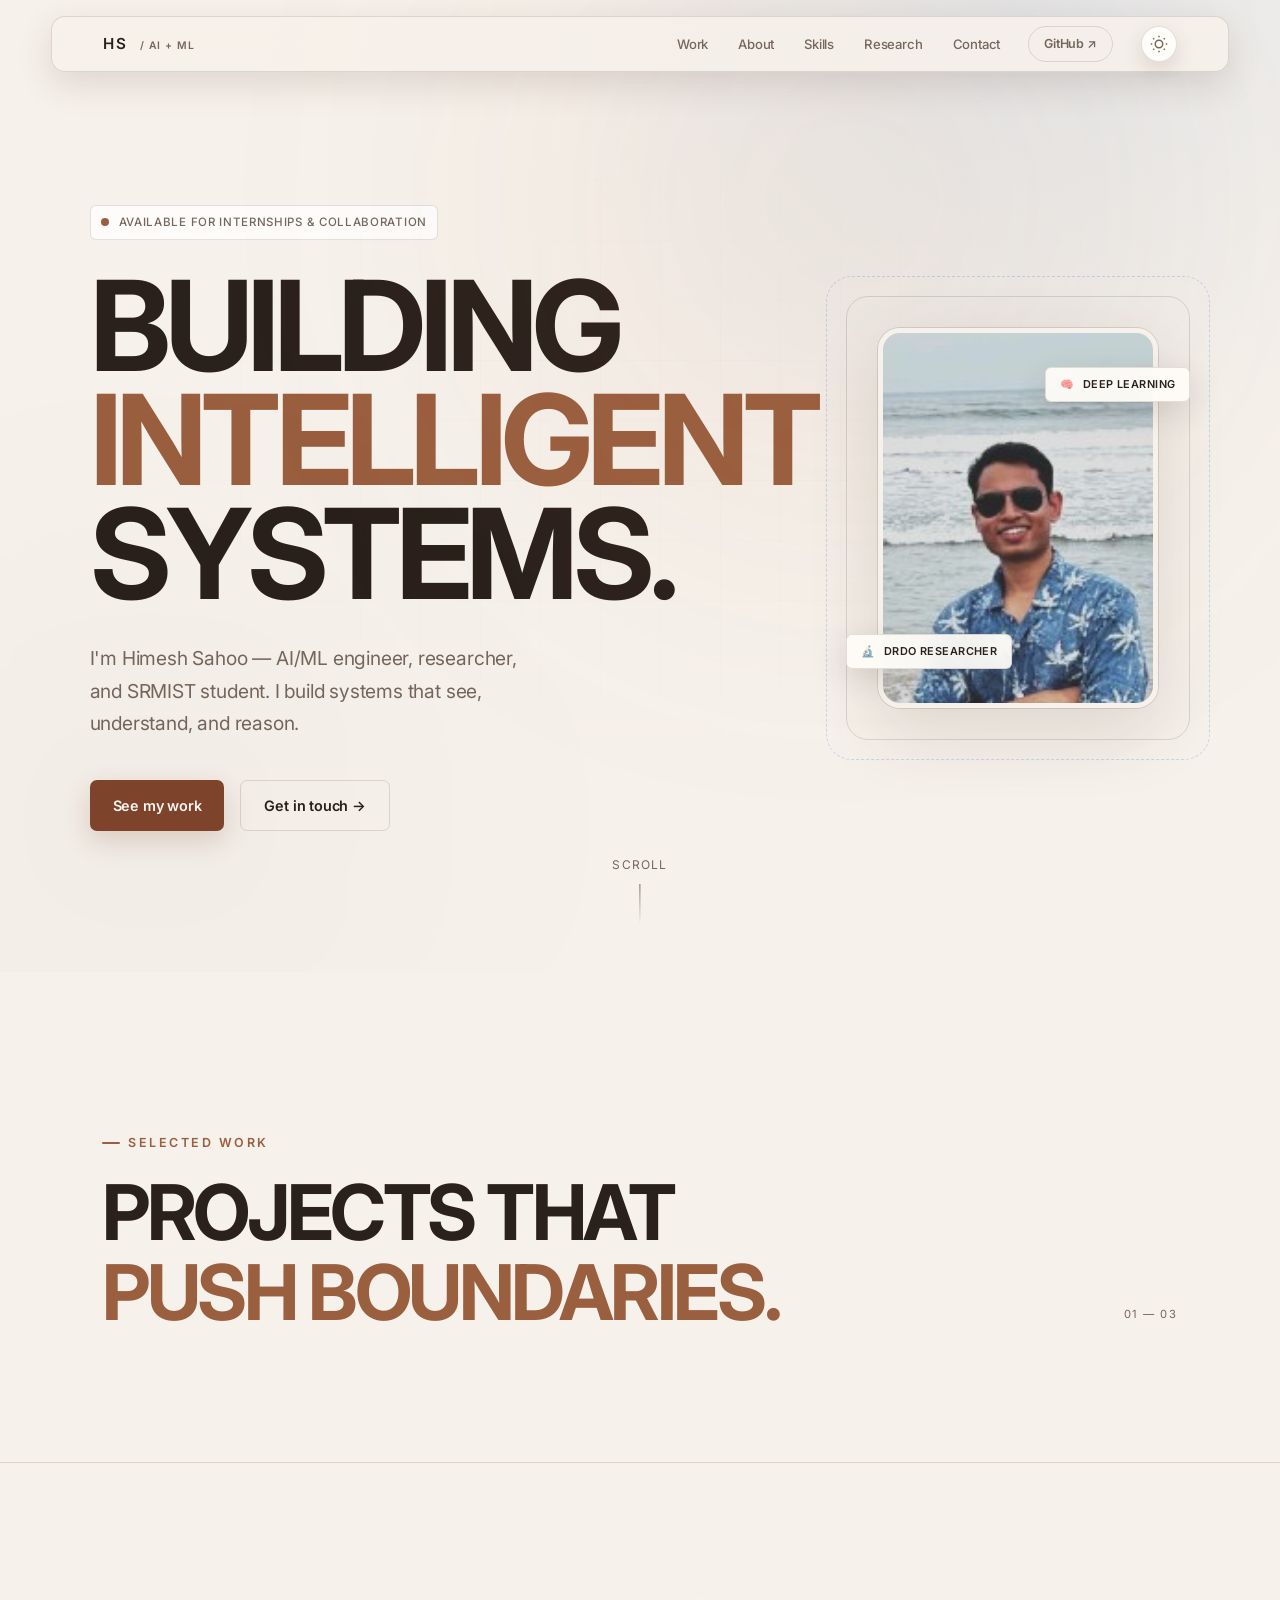
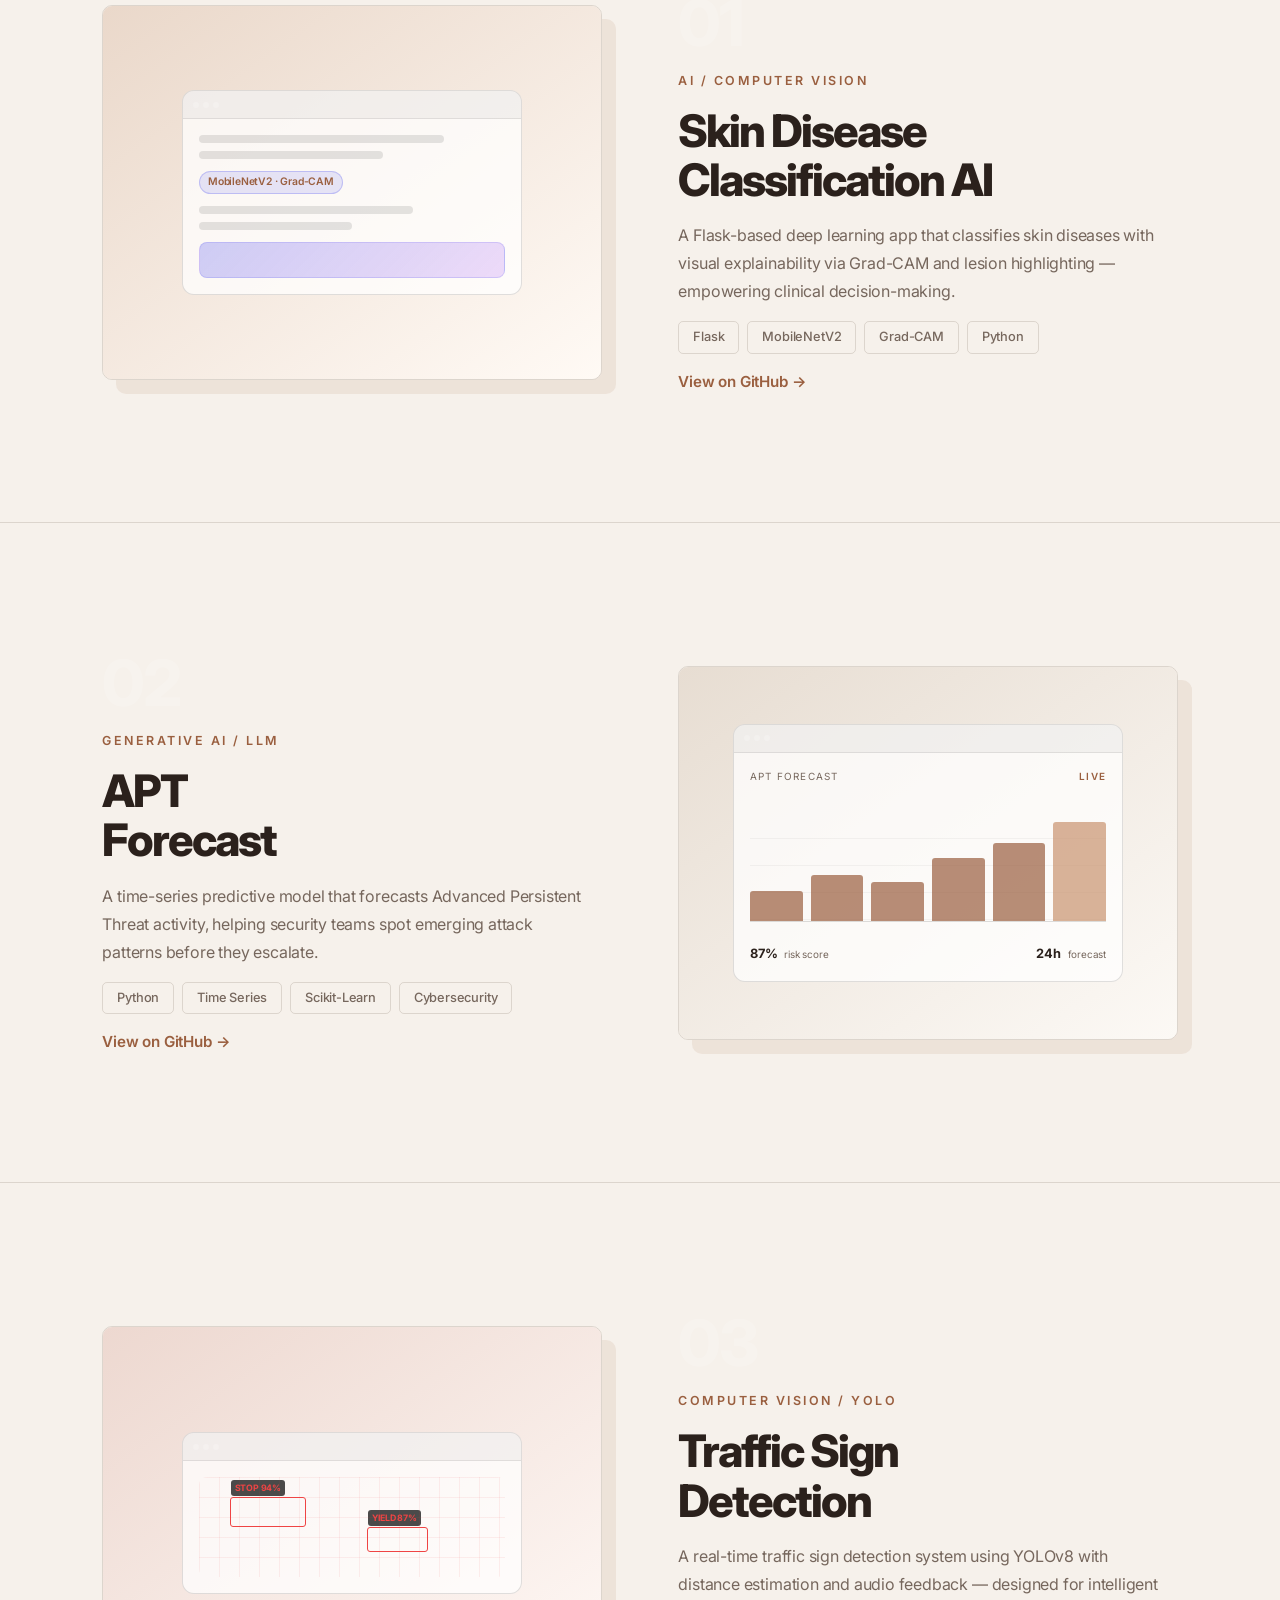
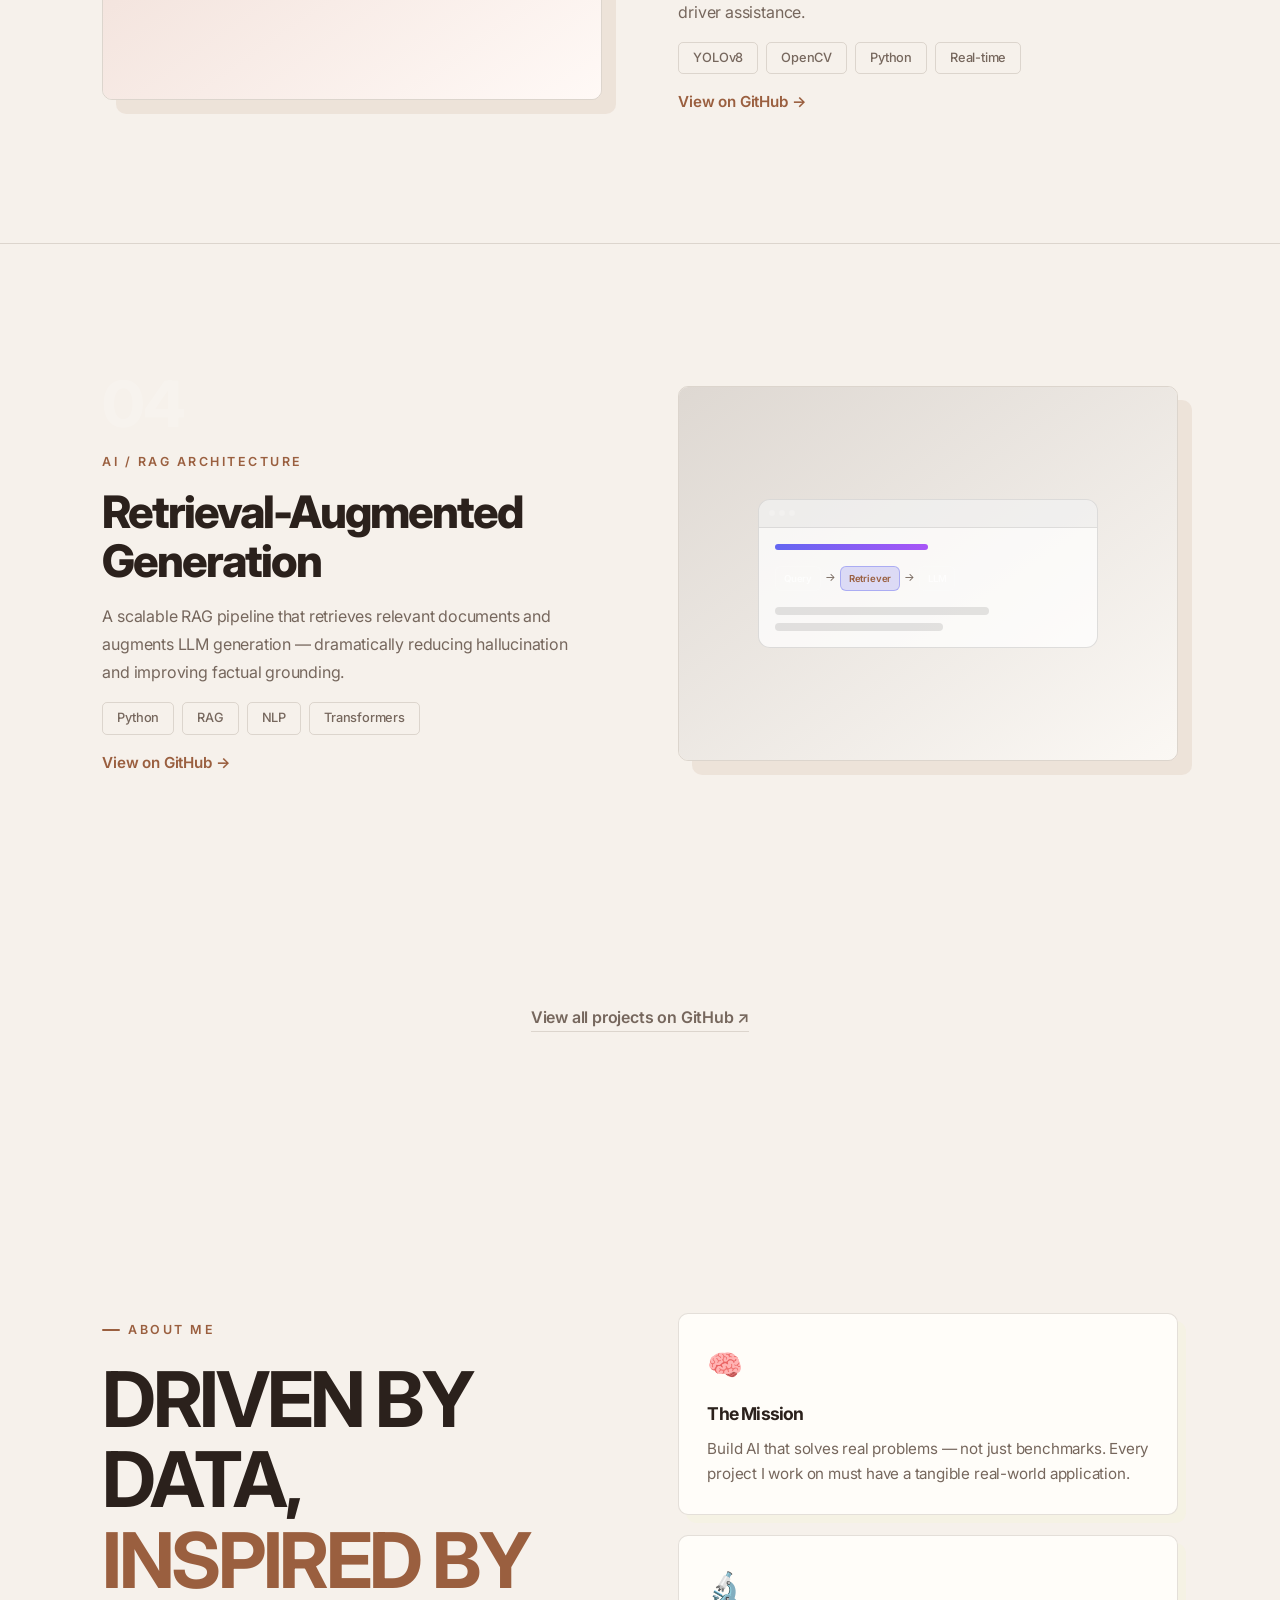
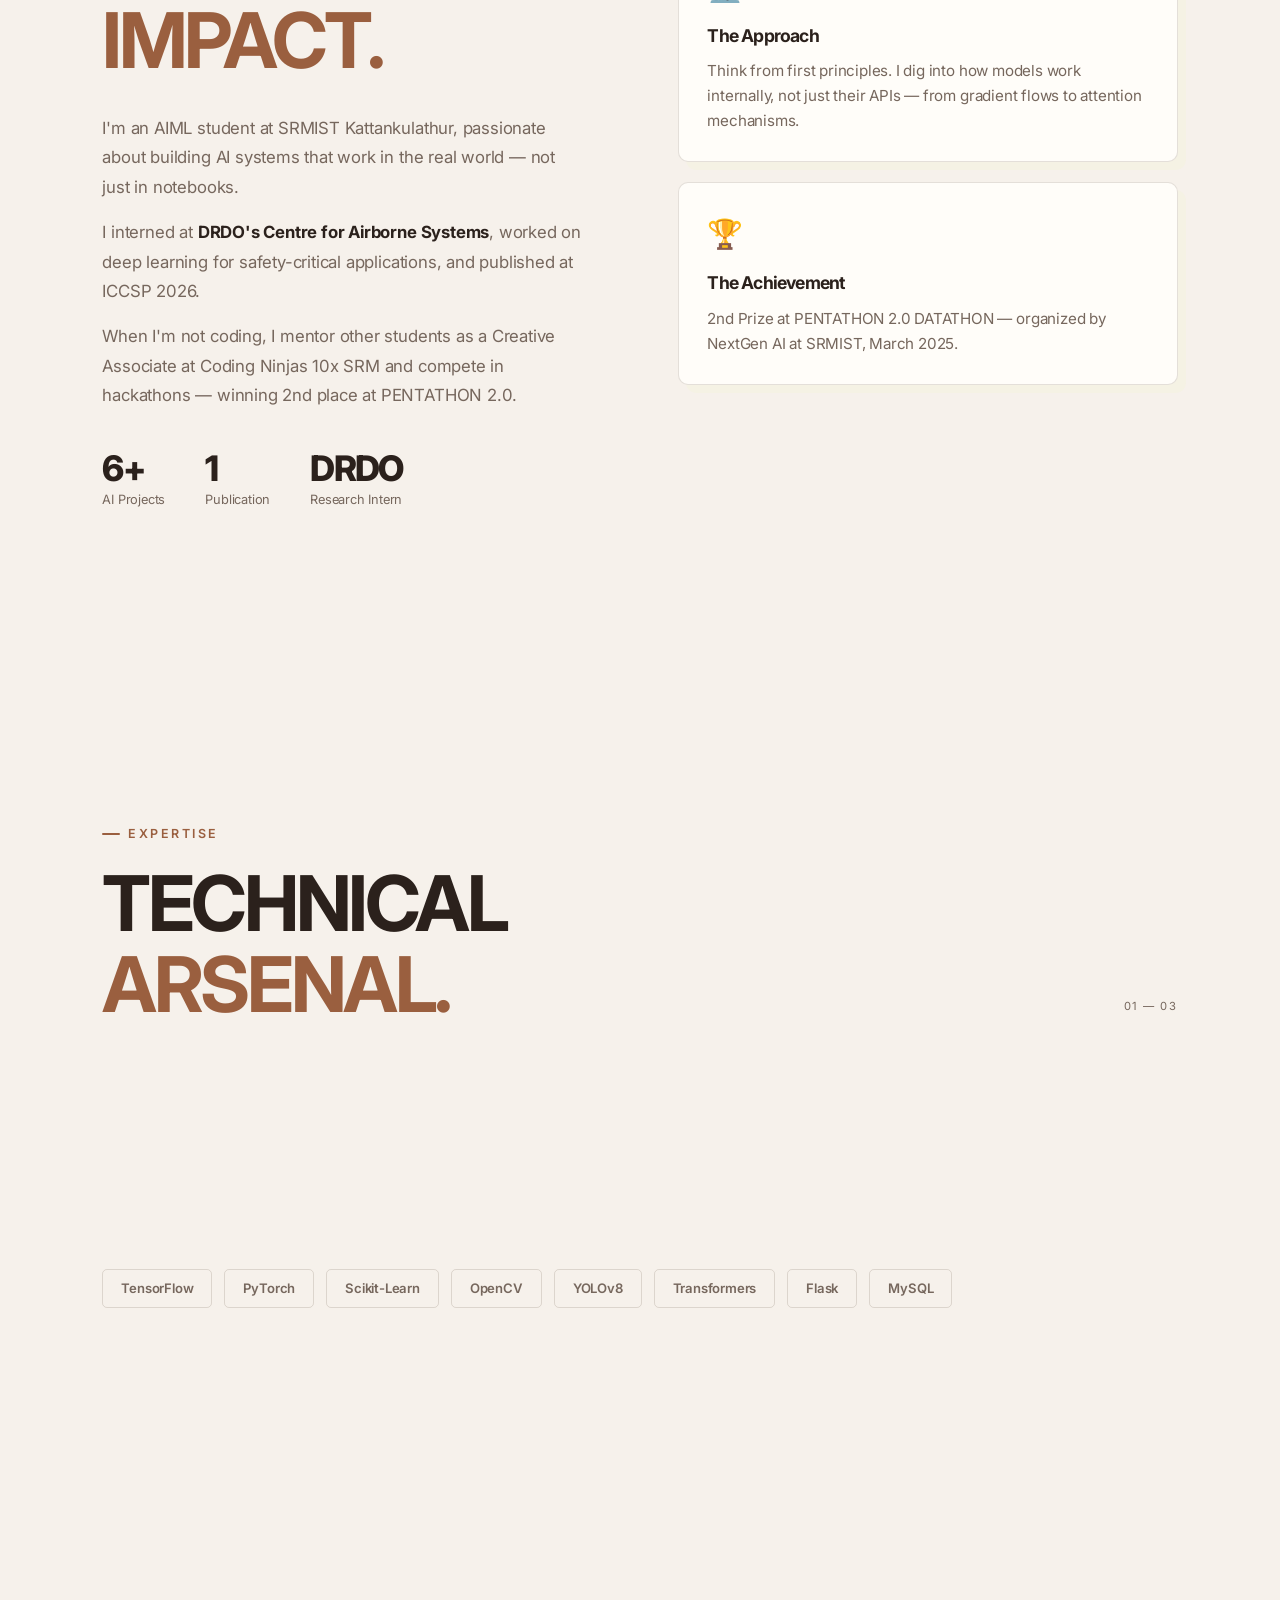
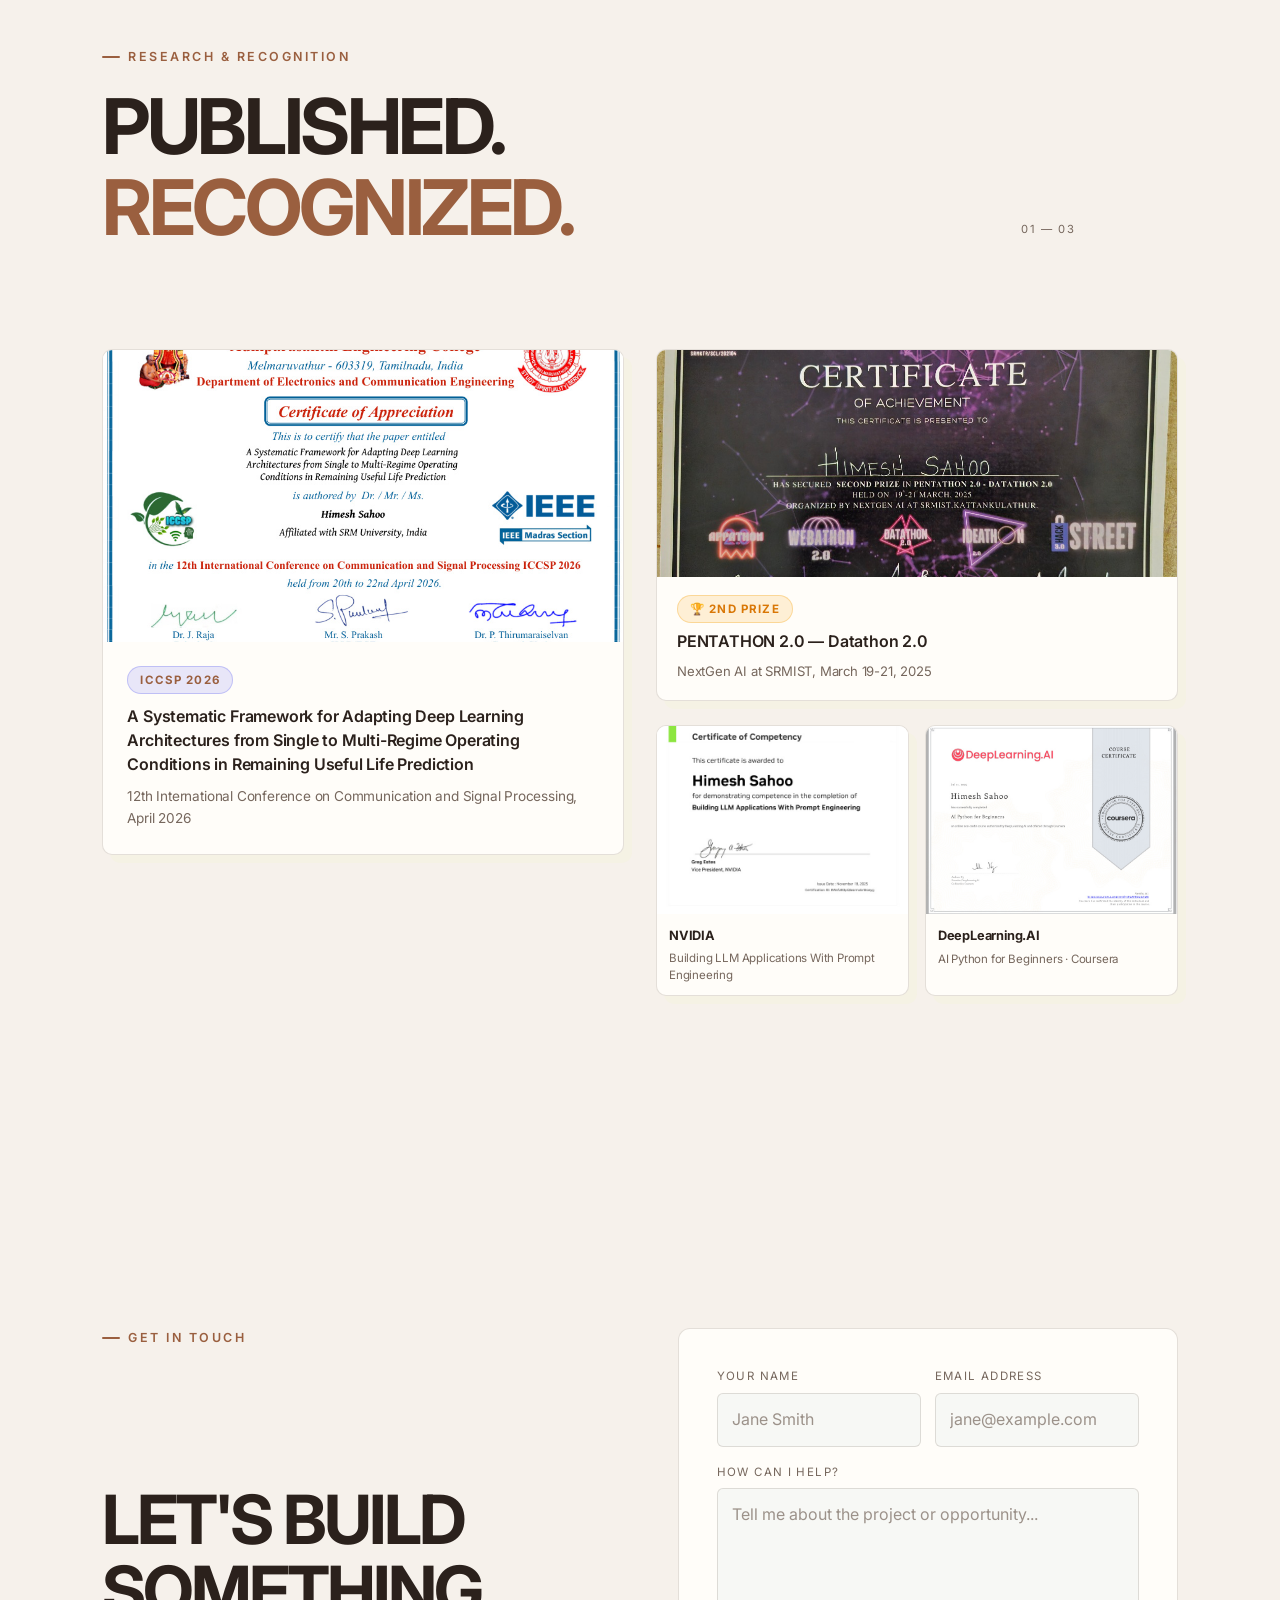
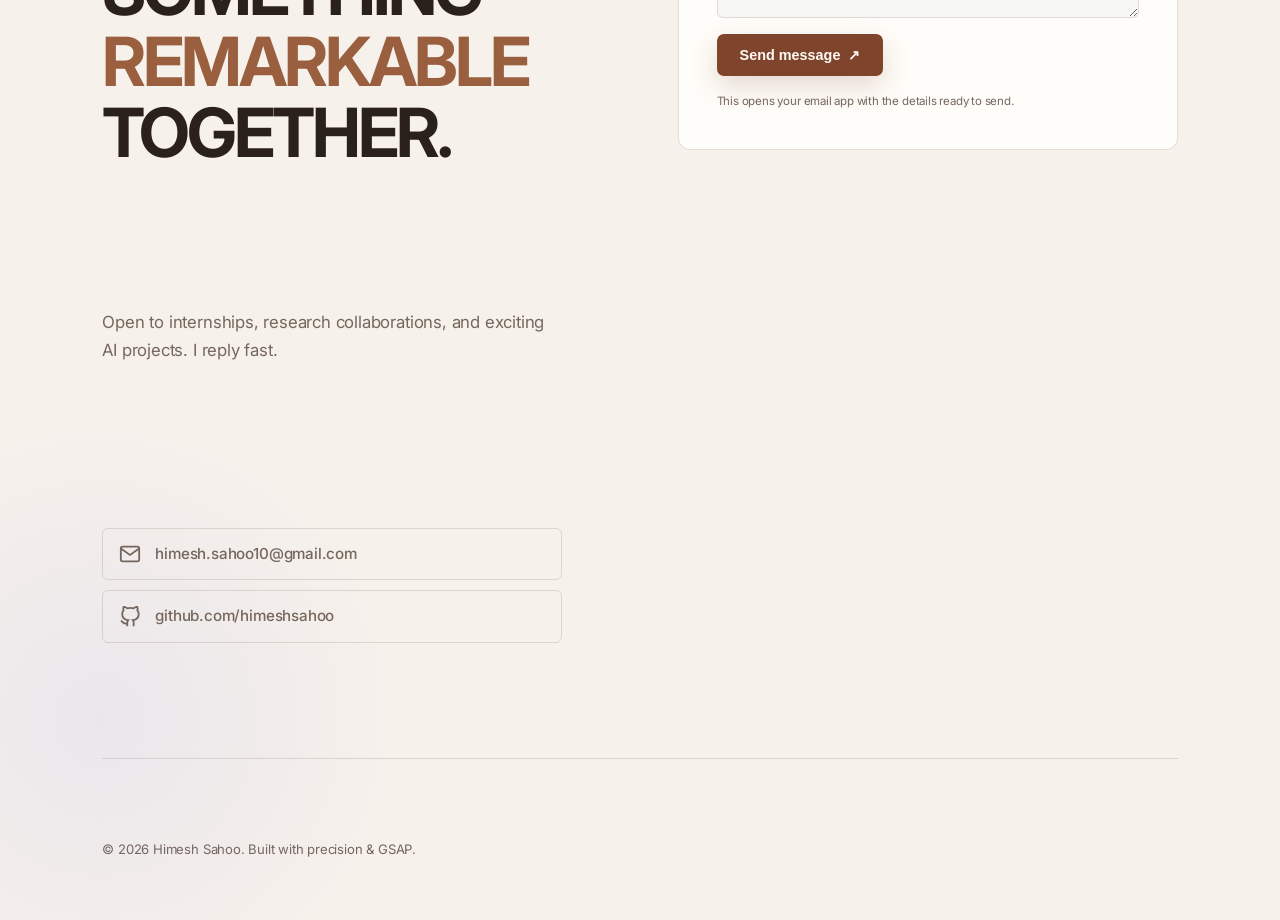
==== commit 9856d079: "Remove redundant scroll spacers" ====
--- a/index.html
+++ b/index.html
@@ -99,8 +99,6 @@
         <div class="scroll-line"></div>
       </div>
     </div>
-    <!-- Extra scroll space for pin animation -->
-    <div class="hero-spacer"></div>
   </section>
 
   <!-- ============================
@@ -317,7 +315,6 @@
         </div>
       </div>
     </div>
-    <div class="about-spacer"></div>
   </section>
 
   <!-- ============================
--- a/styles.css
+++ b/styles.css
@@ -1823,10 +1823,10 @@
   padding-top: clamp(100px, 14vw, 180px);
 }
 .contact-inner {
-  max-width: 1120px;
+  max-width: 1240px;
   display: grid;
-  grid-template-columns: minmax(0, 0.85fr) minmax(360px, 1fr);
-  gap: clamp(40px, 8vw, 110px);
+  grid-template-columns: minmax(0, 1fr) minmax(420px, 500px);
+  gap: clamp(56px, 9vw, 140px);
   align-items: start;
 }
 .contact-inner > .label-tag,
@@ -1836,8 +1836,18 @@
 .contact-inner > .contact-form {
   grid-column: 2;
   grid-row: 1 / span 5;
-}
-.contact-heading { font-size: clamp(3rem, 6vw, 6.8rem); text-transform: uppercase; }
+  width: 100%;
+  min-width: 0;
+  align-self: start;
+  justify-self: end;
+}
+.contact-heading {
+  max-width: 650px;
+  min-width: 0;
+  font-size: clamp(3rem, 5.3vw, 6rem);
+  text-transform: uppercase;
+  overflow-wrap: break-word;
+}
 .contact-links { gap: 10px; }
 .contact-link-card {
   max-width: 100%;
@@ -1886,6 +1896,7 @@
   .nav { top: 10px; }
   .nav-logo::after { display: none; }
   .contact-inner { display: flex; flex-direction: column; }
+  .contact-heading { max-width: 720px; }
   .contact-form { width: 100%; }
 }
 
